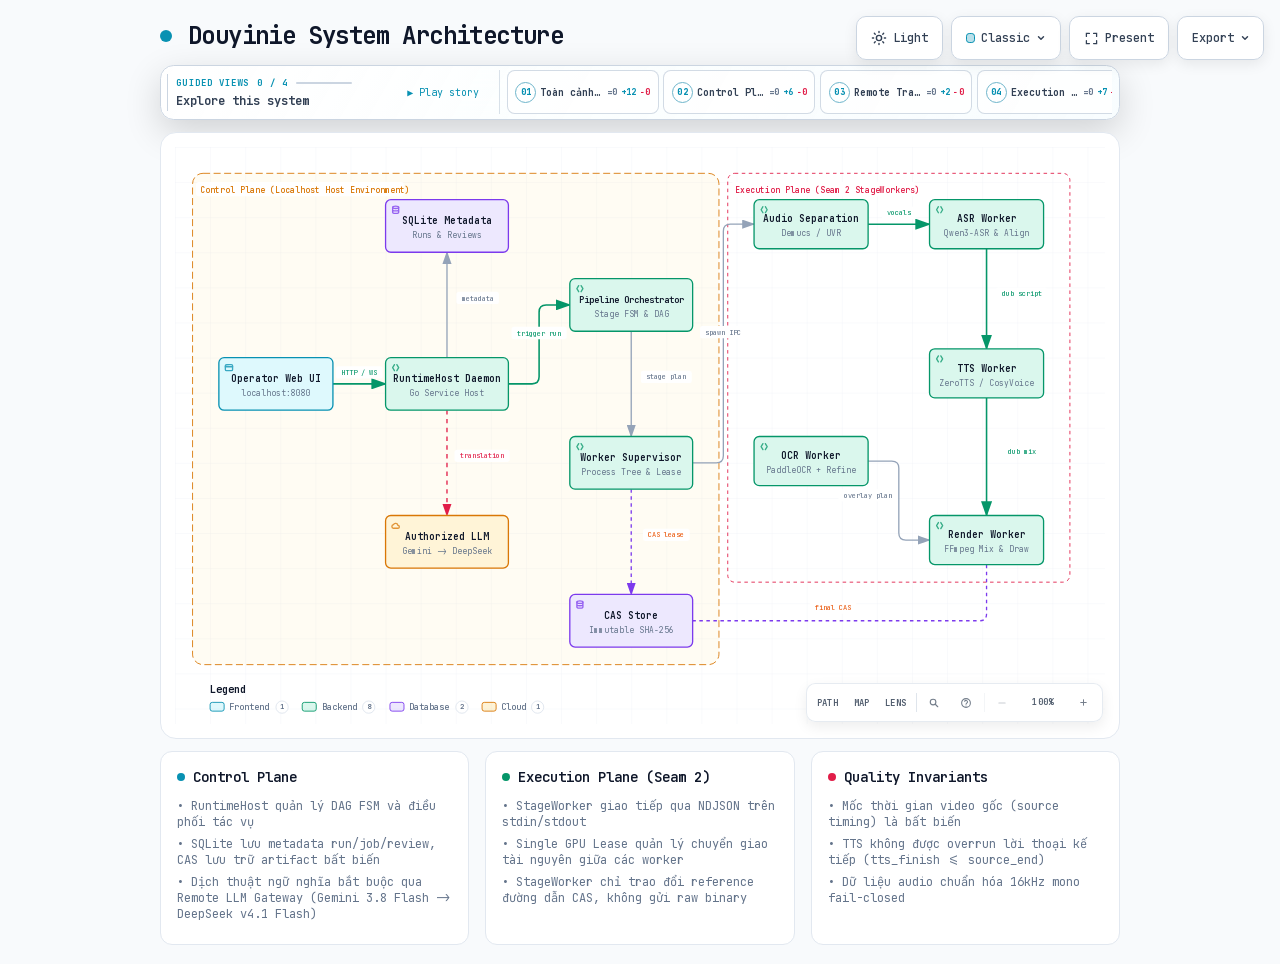
==== docs/diagrams/douyinie-architecture.html @ 18837e9a "docs: remove phase1-architecture and add system diagrams" ====
<!DOCTYPE html>
<html lang="en" data-theme="dark" data-preset="classic">
<head>
  <meta charset="UTF-8">
  <meta name="viewport" content="width=device-width, initial-scale=1.0">
  <meta name="generator" content="archify 2.17.0-dev.1">
  <title>Douyinie System Architecture Diagram</title>
  <script>
    // Resolve the theme before first paint so light-preference users don't
    // see a dark flash. The toolbar script below re-applies with UI state.
    (function () {
      try {
        var theme = null;
        try {
          var param = new URLSearchParams(window.location.search).get('theme');
          if (param === 'light' || param === 'dark') theme = param;
          if (new URLSearchParams(window.location.search).get('embed') === '1') {
            document.documentElement.setAttribute('data-embed', 'true');
          }
          if (new URLSearchParams(window.location.search).get('present') === '1') {
            document.documentElement.setAttribute('data-present', 'true');
          }
        } catch (_) {}
        if (!theme) {
          try { theme = localStorage.getItem('archify-theme'); } catch (_) {}
        }
        if (theme !== 'light' && theme !== 'dark') {
          theme = window.matchMedia('(prefers-color-scheme: light)').matches ? 'light' : 'dark';
        }
        document.documentElement.setAttribute('data-theme', theme);
      } catch (_) {}
    })();
  </script>
  <style id="archify-fonts">
/*
JetBrains Mono variable WOFF2 subsets from Google Fonts service revision v24.
These fixed bytes are shared by the viewer and its SVG/raster exports.
No local() source: an installed copy must not override the bundled font.
Uncovered characters (including CJK) still use the system fallback stack.
Upstream: https://github.com/JetBrains/JetBrainsMono

cyrillic-ext    1664 bytes  sha256 9343de2ca5d9549f792e7962375af8efb0f320c7643bfd36c884b5a30e5c396f
cyrillic        8892 bytes  sha256 4995a9a43ac659ec32fcd8b463755cd6a07b31a6e6b3894a6a153b661cf490e2
greek           6800 bytes  sha256 49c3da6c9a2b279b0f1f860f5cfb1f5dc38d88a5c7be9c9b1837bbc4e3db6111
vietnamese      5872 bytes  sha256 d44eb1936043a56038eb02dd70b243f379bef65783f94ec12f277550720411f1
latin-ext      11596 bytes  sha256 9c38cb2d0d2d93c1ee6e21fa78db76f13ea7e15e15cc64214c7ca89b6aaa35c4
latin          31340 bytes  sha256 2c32b9b3ee358c119e210f6f5195f9bd34894d78a785ff2e95d60e718e400af4

Copyright 2020 The JetBrains Mono Project Authors (https://github.com/JetBrains/JetBrainsMono)

This Font Software is licensed under the SIL Open Font License, Version 1.1.
This license is copied below, and is also available with a FAQ at:
https://openfontlicense.org


-----------------------------------------------------------
SIL OPEN FONT LICENSE Version 1.1 - 26 February 2007
-----------------------------------------------------------

PREAMBLE
The goals of the Open Font License (OFL) are to stimulate worldwide
development of collaborative font projects, to support the font creation
efforts of academic and linguistic communities, and to provide a free and
open framework in which fonts may be shared and improved in partnership
with others.

The OFL allows the licensed fonts to be used, studied, modified and
redistributed freely as long as they are not sold by themselves. The
fonts, including any derivative works, can be bundled, embedded,
redistributed and/or sold with any software provided that any reserved
names are not used by derivative works. The fonts and derivatives,
however, cannot be released under any other type of license. The
requirement for fonts to remain under this license does not apply
to any document created using the fonts or their derivatives.

DEFINITIONS
"Font Software" refers to the set of files released by the Copyright
Holder(s) under this license and clearly marked as such. This may
include source files, build scripts and documentation.

"Reserved Font Name" refers to any names specified as such after the
copyright statement(s).

"Original Version" refers to the collection of Font Software components as
distributed by the Copyright Holder(s).

"Modified Version" refers to any derivative made by adding to, deleting,
or substituting -- in part or in whole -- any of the components of the
Original Version, by changing formats or by porting the Font Software to a
new environment.

"Author" refers to any designer, engineer, programmer, technical
writer or other person who contributed to the Font Software.

PERMISSION & CONDITIONS
Permission is hereby granted, free of charge, to any person obtaining
a copy of the Font Software, to use, study, copy, merge, embed, modify,
redistribute, and sell modified and unmodified copies of the Font
Software, subject to the following conditions:

1) Neither the Font Software nor any of its individual components,
in Original or Modified Versions, may be sold by itself.

2) Original or Modified Versions of the Font Software may be bundled,
redistributed and/or sold with any software, provided that each copy
contains the above copyright notice and this license. These can be
included either as stand-alone text files, human-readable headers or
in the appropriate machine-readable metadata fields within text or
binary files as long as those fields can be easily viewed by the user.

3) No Modified Version of the Font Software may use the Reserved Font
Name(s) unless explicit written permission is granted by the corresponding
Copyright Holder. This restriction only applies to the primary font name as
presented to the users.

4) The name(s) of the Copyright Holder(s) or the Author(s) of the Font
Software shall not be used to promote, endorse or advertise any
Modified Version, except to acknowledge the contribution(s) of the
Copyright Holder(s) and the Author(s) or with their explicit written
permission.

5) The Font Software, modified or unmodified, in part or in whole,
must be distributed entirely under this license, and must not be
distributed under any other license. The requirement for fonts to
remain under this license does not apply to any document created
using the Font Software.

TERMINATION
This license becomes null and void if any of the above conditions are
not met.

DISCLAIMER
THE FONT SOFTWARE IS PROVIDED "AS IS", WITHOUT WARRANTY OF ANY KIND,
EXPRESS OR IMPLIED, INCLUDING BUT NOT LIMITED TO ANY WARRANTIES OF
MERCHANTABILITY, FITNESS FOR A PARTICULAR PURPOSE AND NONINFRINGEMENT
OF COPYRIGHT, PATENT, TRADEMARK, OR OTHER RIGHT. IN NO EVENT SHALL THE
COPYRIGHT HOLDER BE LIABLE FOR ANY CLAIM, DAMAGES OR OTHER LIABILITY,
INCLUDING ANY GENERAL, SPECIAL, INDIRECT, INCIDENTAL, OR CONSEQUENTIAL
DAMAGES, WHETHER IN AN ACTION OF CONTRACT, TORT OR OTHERWISE, ARISING
FROM, OUT OF THE USE OR INABILITY TO USE THE FONT SOFTWARE OR FROM
OTHER DEALINGS IN THE FONT SOFTWARE.
*/
    /* cyrillic-ext */
    @font-face { font-family: 'JetBrains Mono'; font-style: normal; font-weight: 400 800; font-display: swap;
      src: url([data-uri]) format('woff2');
      unicode-range: U+0460-052F, U+1C80-1C8A, U+20B4, U+2DE0-2DFF, U+A640-A69F, U+FE2E-FE2F; }
    /* cyrillic */
    @font-face { font-family: 'JetBrains Mono'; font-style: normal; font-weight: 400 800; font-display: swap;
      src: url([data-uri]) format('woff2');
      unicode-range: U+0301, U+0400-045F, U+0490-0491, U+04B0-04B1, U+2116; }
    /* greek */
    @font-face { font-family: 'JetBrains Mono'; font-style: normal; font-weight: 400 800; font-display: swap;
      src: url([data-uri]) format('woff2');
      unicode-range: U+0370-0377, U+037A-037F, U+0384-038A, U+038C, U+038E-03A1, U+03A3-03FF; }
    /* vietnamese */
    @font-face { font-family: 'JetBrains Mono'; font-style: normal; font-weight: 400 800; font-display: swap;
      src: url([data-uri]) format('woff2');
      unicode-range: U+0102-0103, U+0110-0111, U+0128-0129, U+0168-0169, U+01A0-01A1, U+01AF-01B0, U+0300-0301, U+0303-0304, U+0308-0309, U+0323, U+0329, U+1EA0-1EF9, U+20AB; }
    /* latin-ext */
    @font-face { font-family: 'JetBrains Mono'; font-style: normal; font-weight: 400 800; font-display: swap;
      src: url([data-uri]) format('woff2');
      unicode-range: U+0100-02BA, U+02BD-02C5, U+02C7-02CC, U+02CE-02D7, U+02DD-02FF, U+0304, U+0308, U+0329, U+1D00-1DBF, U+1E00-1E9F, U+1EF2-1EFF, U+2020, U+20A0-20AB, U+20AD-20C0, U+2113, U+2C60-2C7F, U+A720-A7FF; }
    /* latin */
    @font-face { font-family: 'JetBrains Mono'; font-style: normal; font-weight: 400 800; font-display: swap;
      src: url([data-uri]) format('woff2');
      unicode-range: U+0000-00FF, U+0131, U+0152-0153, U+02BB-02BC, U+02C6, U+02DA, U+02DC, U+0304, U+0308, U+0329, U+2000-206F, U+20AC, U+2122, U+2191, U+2193, U+2212, U+2215, U+FEFF, U+FFFD; }
  </style>
  <style>
    /* ==========================================================
       THEME VARIABLES — switch by toggling [data-theme] on <html>
       ========================================================== */
    :root,
    [data-theme="dark"] {
      --bg: #020617;
      --grid: #1e293b;
      --text: #ffffff;
      --text-muted: #94a3b8;
      --text-dim: #475569;
      /* UI chrome and menu hints need more contrast than SVG .t-dim accents */
      --text-faint: #7d8da1;

      --panel: rgba(15, 23, 42, 0.5);
      --panel-border: #1e293b;
      --lane-fill: rgba(15, 23, 42, 0.22);
      --lane-stroke: #334155;

      --arrow: #64748b;
      --arrow-emphasis: #34d399;

      /* Opaque mask color used behind semi-transparent component fills
         so the arrows drawn underneath are properly hidden. */
      --mask: #0f172a;

      --frontend-fill:    rgba(8, 51, 68, 0.4);
      --frontend-stroke:  #22d3ee;
      --backend-fill:     rgba(6, 78, 59, 0.4);
      --backend-stroke:   #34d399;
      --database-fill:    rgba(76, 29, 149, 0.4);
      --database-stroke:  #a78bfa;
      --cloud-fill:       rgba(120, 53, 15, 0.3);
      --cloud-stroke:     #fbbf24;
      --security-fill:    rgba(136, 19, 55, 0.4);
      --security-stroke:  #fb7185;
      --messagebus-fill:  rgba(251, 146, 60, 0.3);
      --messagebus-stroke:#fb923c;
      --external-fill:    rgba(30, 41, 59, 0.5);
      --external-stroke:  #94a3b8;

      --toolbar-bg:       rgba(15, 23, 42, 0.8);
      --toolbar-border:   #334155;
      --toolbar-text:     #e2e8f0;
      --toolbar-hover:    rgba(15, 23, 42, 0.95);
      --toolbar-menu-bg:  #0f172a;
    }

    [data-theme="light"] {
      --bg: #f8fafc;
      --grid: #e2e8f0;
      --text: #0f172a;
      --text-muted: #64748b;
      --text-dim: #94a3b8;
      --text-faint: #64748b;

      --panel: #ffffff;
      --panel-border: #e2e8f0;
      --lane-fill: rgba(248, 250, 252, 0.65);
      --lane-stroke: #cbd5e1;

      --arrow: #94a3b8;
      --arrow-emphasis: #059669;

      --mask: #ffffff;

      --frontend-fill:    rgba(34, 211, 238, 0.15);
      --frontend-stroke:  #0891b2;
      --backend-fill:     rgba(52, 211, 153, 0.18);
      --backend-stroke:   #059669;
      --database-fill:    rgba(167, 139, 250, 0.2);
      --database-stroke:  #7c3aed;
      --cloud-fill:       rgba(251, 191, 36, 0.18);
      --cloud-stroke:     #d97706;
      --security-fill:    rgba(251, 113, 133, 0.15);
      --security-stroke:  #e11d48;
      --messagebus-fill:  rgba(251, 146, 60, 0.15);
      --messagebus-stroke:#ea580c;
      --external-fill:    rgba(148, 163, 184, 0.18);
      --external-stroke:  #64748b;

      --toolbar-bg:       rgba(255, 255, 255, 0.92);
      --toolbar-border:   #cbd5e1;
      --toolbar-text:     #334155;
      --toolbar-hover:    #ffffff;
      --toolbar-menu-bg:  #ffffff;
    }

    /* ==========================================================
       SIGNAL FLOW — an opt-in, motion-forward visual preset.
       The variables also target a standalone exported SVG, whose
       root carries data-preset and data-theme directly.
       ========================================================== */
    [data-preset="signal-flow"][data-theme="dark"] {
      --bg: #030711;
      --grid: #15233a;
      --panel: rgba(6, 14, 28, 0.78);
      --panel-border: #1d3350;
      --lane-fill: rgba(9, 22, 40, 0.5);
      --lane-stroke: #2c4564;
      --text: #f5fbff;
      --text-muted: #9eb0c7;
      --text-dim: #52667f;
      --text-faint: #7890ad;
      --mask: #07101e;
      --frontend-fill: rgba(6, 182, 212, 0.14);
      --frontend-stroke: #67e8f9;
      --backend-fill: rgba(16, 185, 129, 0.14);
      --backend-stroke: #5eead4;
      --database-fill: rgba(139, 92, 246, 0.16);
      --database-stroke: #c4b5fd;
      --cloud-fill: rgba(245, 158, 11, 0.13);
      --cloud-stroke: #fcd34d;
      --security-fill: rgba(244, 63, 94, 0.13);
      --security-stroke: #fda4af;
      --messagebus-fill: rgba(249, 115, 22, 0.13);
      --messagebus-stroke: #fdba74;
      --external-fill: rgba(71, 85, 105, 0.24);
      --external-stroke: #a5b4c7;
      --arrow: #7890ad;
      --arrow-emphasis: #2dd4bf;
      --toolbar-bg: rgba(7, 16, 30, 0.86);
      --toolbar-border: #29415f;
      --toolbar-menu-bg: #07101e;
    }

    [data-preset="signal-flow"][data-theme="light"] {
      --bg: #f4f9fc;
      --grid: #d4e5ee;
      --panel: rgba(255, 255, 255, 0.82);
      --panel-border: #bfd5e2;
      --lane-fill: rgba(232, 243, 248, 0.62);
      --lane-stroke: #a9c5d5;
      --text: #102638;
      --text-muted: #587287;
      --text-dim: #8aa2b4;
      --text-faint: #668397;
      --mask: #ffffff;
      --frontend-fill: rgba(6, 182, 212, 0.09);
      --frontend-stroke: #0789a1;
      --backend-fill: rgba(5, 150, 105, 0.09);
      --backend-stroke: #087f69;
      --database-fill: rgba(124, 58, 237, 0.09);
      --database-stroke: #7254c7;
      --cloud-fill: rgba(217, 119, 6, 0.08);
      --cloud-stroke: #b9670b;
      --security-fill: rgba(225, 29, 72, 0.08);
      --security-stroke: #c53a59;
      --messagebus-fill: rgba(234, 88, 12, 0.08);
      --messagebus-stroke: #c65f27;
      --external-fill: rgba(100, 116, 139, 0.1);
      --external-stroke: #607a8c;
      --arrow: #7b97aa;
      --arrow-emphasis: #0d9488;
    }

    /* ==========================================================
       BLUEPRINT — a review-first drafting preset for deployment,
       infrastructure, and technical design documentation. It keeps
       the same semantic palette and geometry while trading glow for
       precise grid contrast, squared materials, and drafting marks.
       ========================================================== */
    [data-preset="blueprint"][data-theme="dark"] {
      --bg: #06131f;
      --grid: #17425a;
      --panel: rgba(7, 27, 43, 0.9);
      --panel-border: #27627f;
      --lane-fill: rgba(10, 43, 66, 0.36);
      --lane-stroke: #34799a;
      --text: #e3f6ff;
      --text-muted: #91b8ca;
      --text-dim: #557e92;
      --text-faint: #739caf;
      --mask: #0a2031;
      --frontend-fill: rgba(26, 157, 193, 0.14);
      --frontend-stroke: #66d9ef;
      --backend-fill: rgba(31, 155, 124, 0.13);
      --backend-stroke: #69dfbd;
      --database-fill: rgba(120, 105, 196, 0.14);
      --database-stroke: #b4a8ff;
      --cloud-fill: rgba(197, 145, 43, 0.13);
      --cloud-stroke: #ffd166;
      --security-fill: rgba(199, 76, 104, 0.13);
      --security-stroke: #ff8da1;
      --messagebus-fill: rgba(207, 112, 49, 0.13);
      --messagebus-stroke: #ffad66;
      --external-fill: rgba(84, 119, 139, 0.18);
      --external-stroke: #a7cad9;
      --arrow: #78a3b7;
      --arrow-emphasis: #64dfc1;
      --toolbar-bg: rgba(7, 28, 45, 0.92);
      --toolbar-border: #34799a;
      --toolbar-text: #d8f3ff;
      --toolbar-hover: rgba(18, 58, 83, 0.95);
      --toolbar-menu-bg: #0a2031;
    }

    [data-preset="blueprint"][data-theme="light"] {
      --bg: #edf7fa;
      --grid: #b5d5e1;
      --panel: rgba(249, 253, 255, 0.94);
      --panel-border: #78aabd;
      --lane-fill: rgba(210, 232, 240, 0.42);
      --lane-stroke: #83b2c4;
      --text: #123344;
      --text-muted: #4e7486;
      --text-dim: #86a6b4;
      --text-faint: #668c9d;
      --mask: #f9fdff;
      --frontend-fill: rgba(8, 145, 178, 0.08);
      --frontend-stroke: #087f9c;
      --backend-fill: rgba(5, 128, 101, 0.08);
      --backend-stroke: #08755f;
      --database-fill: rgba(100, 75, 180, 0.08);
      --database-stroke: #6757a8;
      --cloud-fill: rgba(181, 120, 15, 0.08);
      --cloud-stroke: #a86609;
      --security-fill: rgba(190, 48, 80, 0.07);
      --security-stroke: #b32f50;
      --messagebus-fill: rgba(196, 81, 22, 0.07);
      --messagebus-stroke: #b65120;
      --external-fill: rgba(79, 112, 128, 0.08);
      --external-stroke: #506f7e;
      --arrow: #6d93a5;
      --arrow-emphasis: #087f69;
      --toolbar-bg: rgba(247, 252, 254, 0.94);
      --toolbar-border: #8ab5c5;
      --toolbar-text: #294f61;
      --toolbar-hover: #ffffff;
      --toolbar-menu-bg: #f9fdff;
    }

    /* ==========================================================
       EDITORIAL — a warm, publication-minded preset for design
       reviews, launch notes, and documentation. The diagram keeps
       the same semantic palette and exact geometry, but trades
       software chrome for paper, ink, ruled structure, and one
       restrained vermilion accent.
       ========================================================== */
    [data-preset="editorial"][data-theme="dark"] {
      --bg: #181611;
      --grid: #39342a;
      --panel: rgba(35, 31, 24, 0.96);
      --panel-border: #625a4a;
      --lane-fill: rgba(52, 46, 35, 0.46);
      --lane-stroke: #726957;
      --text: #f4eddf;
      --text-muted: #b9ae9b;
      --text-dim: #776e60;
      --text-faint: #9d917e;
      --mask: #231f18;
      --frontend-fill: rgba(43, 133, 142, 0.16);
      --frontend-stroke: #7fc6c7;
      --backend-fill: rgba(63, 132, 92, 0.16);
      --backend-stroke: #8fc29e;
      --database-fill: rgba(117, 91, 141, 0.17);
      --database-stroke: #c0a4d0;
      --cloud-fill: rgba(170, 119, 49, 0.16);
      --cloud-stroke: #d8ad68;
      --security-fill: rgba(157, 69, 65, 0.17);
      --security-stroke: #df9085;
      --messagebus-fill: rgba(174, 79, 42, 0.16);
      --messagebus-stroke: #df946f;
      --external-fill: rgba(126, 115, 96, 0.18);
      --external-stroke: #b8ad99;
      --arrow: #948978;
      --arrow-emphasis: #dd6b3d;
      --toolbar-bg: rgba(35, 31, 24, 0.92);
      --toolbar-border: #625a4a;
      --toolbar-text: #eee5d5;
      --toolbar-hover: #302a20;
      --toolbar-menu-bg: #231f18;
    }

    [data-preset="editorial"][data-theme="light"] {
      --bg: #f2eee5;
      --grid: #d8d0c2;
      --panel: rgba(251, 248, 241, 0.97);
      --panel-border: #c4b9a6;
      --lane-fill: rgba(229, 221, 207, 0.42);
      --lane-stroke: #b8aa94;
      --text: #242018;
      --text-muted: #6f6658;
      --text-dim: #a09788;
      --text-faint: #817767;
      --mask: #fbf8f1;
      --frontend-fill: rgba(31, 117, 126, 0.09);
      --frontend-stroke: #287e84;
      --backend-fill: rgba(42, 119, 75, 0.09);
      --backend-stroke: #397b53;
      --database-fill: rgba(105, 75, 130, 0.09);
      --database-stroke: #765d86;
      --cloud-fill: rgba(157, 103, 31, 0.1);
      --cloud-stroke: #9a671f;
      --security-fill: rgba(153, 58, 52, 0.09);
      --security-stroke: #9e463f;
      --messagebus-fill: rgba(182, 70, 27, 0.09);
      --messagebus-stroke: #ad4b25;
      --external-fill: rgba(101, 91, 75, 0.09);
      --external-stroke: #746b5e;
      --arrow: #8a806f;
      --arrow-emphasis: #bb4c23;
      --toolbar-bg: rgba(251, 248, 241, 0.94);
      --toolbar-border: #c4b9a6;
      --toolbar-text: #40392f;
      --toolbar-hover: #fffdf8;
      --toolbar-menu-bg: #fbf8f1;
    }

    * { margin: 0; padding: 0; box-sizing: border-box; }

    body {
      font-family: 'JetBrains Mono', ui-monospace, SFMono-Regular, Menlo, Consolas, 'DejaVu Sans Mono', 'Liberation Mono', 'Noto Sans Mono CJK SC', 'PingFang SC', 'Hiragino Sans GB', 'Microsoft YaHei', monospace;
      background: var(--bg);
      min-height: 100vh;
      padding: 2rem;
      color: var(--text);
      transition: background 0.2s ease, color 0.2s ease;
    }

    html[data-preset="signal-flow"] body {
      background-image:
        radial-gradient(circle at 18% -8%, rgba(34, 211, 238, 0.14), transparent 34rem),
        radial-gradient(circle at 92% 18%, rgba(139, 92, 246, 0.12), transparent 30rem);
      background-attachment: fixed;
    }
    html[data-preset="signal-flow"][data-theme="light"] body {
      background-image:
        radial-gradient(circle at 18% -8%, rgba(6, 182, 212, 0.12), transparent 34rem),
        radial-gradient(circle at 92% 18%, rgba(139, 92, 246, 0.08), transparent 30rem);
    }
    html[data-preset="blueprint"] body {
      background-image:
        linear-gradient(var(--grid) 1px, transparent 1px),
        linear-gradient(90deg, var(--grid) 1px, transparent 1px);
      background-size: 32px 32px;
      background-position: -1px -1px;
      background-attachment: fixed;
    }
    html[data-preset="editorial"] body {
      background-image:
        linear-gradient(90deg, transparent 0, transparent 5.4rem, color-mix(in srgb, var(--security-stroke) 18%, transparent) 5.4rem, color-mix(in srgb, var(--security-stroke) 18%, transparent) calc(5.4rem + 1px), transparent calc(5.4rem + 1px)),
        repeating-linear-gradient(0deg, transparent 0, transparent 31px, color-mix(in srgb, var(--grid) 36%, transparent) 31px, color-mix(in srgb, var(--grid) 36%, transparent) 32px);
      background-attachment: fixed;
    }

    /* Gallery/embed mode keeps the generated artifact as the source of truth
       while presenting only its diagram surface inside a proof card. */
    html[data-embed="true"] body {
      min-height: 0;
      padding: 0;
      overflow: hidden;
      background: var(--bg);
      background-image: none;
    }
    html[data-embed="true"] .toolbar,
    html[data-embed="true"] .header,
    html[data-embed="true"] .cards,
    html[data-embed="true"] .diagram-nav,
    html[data-embed="true"] .overview-map,
    html[data-embed="true"] .focus-chip,
    html[data-embed="true"] .route-probe,
    html[data-embed="true"] .semantic-lens,
    html[data-embed="true"] .diagram-guide,
    html[data-embed="true"] .node-finder,
    html[data-embed="true"] .guided-views { display: none !important; }
    html[data-embed="true"] .container { max-width: none; }
    html[data-embed="true"] .diagram-container {
      padding: 0.5rem;
      border: 0;
      border-radius: 0;
      box-shadow: none;
    }
    html[data-embed="true"] .diagram-container svg { min-width: 0; }

    /* Share Chapter Cue lives in the HTML viewer layer, not inside the SVG.
       It gives one-shot embeds a title, authored note, truthful stop order,
       and lifecycle state while canonical diagram geometry stays untouched. */
    .share-chapter-cue { display: none; }
    html[data-embed="true"][data-share-playback="true"] .share-chapter-cue:not([hidden]),
    html[data-embed="true"][data-share-moment="true"] .share-chapter-cue:not([hidden]) {
      position: absolute;
      z-index: 18;
      top: 0.85rem;
      left: 50%;
      display: grid;
      grid-template-columns: auto minmax(9rem, 13.5rem) minmax(0, 1fr);
      align-items: center;
      gap: 0.45rem 0.85rem;
      width: min(52rem, calc(100% - 1.5rem));
      min-height: 3.35rem;
      padding: 0.55rem 0.75rem 0.65rem;
      overflow: hidden;
      border: 1px solid color-mix(in srgb, var(--frontend-stroke) 42%, var(--toolbar-border));
      border-radius: 0.75rem;
      background:
        linear-gradient(115deg, color-mix(in srgb, var(--frontend-fill) 52%, transparent), transparent 45%),
        color-mix(in srgb, var(--toolbar-menu-bg) 92%, transparent);
      color: var(--toolbar-text);
      box-shadow: 0 14px 42px rgba(0, 0, 0, 0.3), inset 0 1px 0 rgba(255, 255, 255, 0.045);
      backdrop-filter: blur(16px);
      pointer-events: none;
      animation: archify-share-cue-enter 280ms cubic-bezier(0.22, 1, 0.36, 1) both;
    }
    html[data-preset="blueprint"] .share-chapter-cue {
      border-radius: 0.2rem;
      background:
        linear-gradient(90deg, color-mix(in srgb, var(--frontend-fill) 46%, transparent), transparent 36%),
        var(--toolbar-menu-bg);
      box-shadow: 0 10px 28px rgba(0, 0, 0, 0.2);
      backdrop-filter: none;
    }
    html[data-preset="editorial"] .share-chapter-cue {
      border-color: var(--panel-border);
      background:
        linear-gradient(90deg, color-mix(in srgb, var(--security-fill) 58%, transparent), transparent 42%),
        var(--toolbar-menu-bg);
      box-shadow: 0 10px 30px color-mix(in srgb, #000 18%, transparent);
      backdrop-filter: none;
    }
    html[data-preset="editorial"] .share-chapter-state { color: var(--arrow-emphasis); }
    html[data-preset="editorial"] .share-chapter-state::before {
      border-radius: 0;
      box-shadow: none;
      transform: rotate(45deg) scale(0.8);
    }
    .share-chapter-index {
      display: grid;
      gap: 0.12rem;
      min-width: 5rem;
      padding-right: 0.75rem;
      border-right: 1px solid var(--toolbar-border);
    }
    .share-chapter-state {
      display: inline-flex;
      align-items: center;
      gap: 0.36rem;
      color: var(--frontend-stroke);
      font-size: 0.5rem;
      font-weight: 800;
      letter-spacing: 0.14em;
      text-transform: uppercase;
    }
    .share-chapter-state::before {
      width: 0.38rem;
      height: 0.38rem;
      border-radius: 50%;
      background: currentColor;
      box-shadow: 0 0 10px currentColor;
      content: '';
    }
    .share-chapter-cue[data-state="playing"] .share-chapter-state::before {
      animation: archify-share-cue-pulse 1.15s ease-in-out infinite;
    }
    .share-chapter-count {
      color: var(--text-faint);
      font-size: 0.5rem;
      font-weight: 700;
      letter-spacing: 0.08em;
      text-transform: uppercase;
    }
    .share-chapter-copy { min-width: 0; }
    .share-chapter-copy strong,
    .share-chapter-copy small,
    .share-chapter-route {
      display: block;
      overflow: hidden;
      text-overflow: ellipsis;
      white-space: nowrap;
    }
    .share-chapter-copy strong {
      color: var(--toolbar-text);
      font-size: 0.6875rem;
      line-height: 1.35;
    }
    .share-chapter-copy small {
      margin-top: 0.08rem;
      color: var(--text-muted);
      font-size: 0.5rem;
      line-height: 1.35;
    }
    .share-chapter-route {
      color: color-mix(in srgb, var(--frontend-stroke) 76%, var(--text-muted));
      font-size: 0.5625rem;
      font-weight: 650;
      letter-spacing: 0.015em;
      text-align: right;
    }
    .share-chapter-progress {
      position: absolute;
      right: 0;
      bottom: 0;
      left: 0;
      height: 2px;
      overflow: hidden;
      background: color-mix(in srgb, var(--toolbar-border) 72%, transparent);
    }
    .share-chapter-progress span {
      display: block;
      width: 100%;
      height: 100%;
      background: linear-gradient(90deg, var(--frontend-stroke), var(--database-stroke));
      box-shadow: 0 0 12px var(--frontend-stroke);
      transform: scaleX(0);
      transform-origin: left center;
    }

    /* Presentation Stage is a viewer-only layer: it gives the live diagram
       the viewport while keeping guided views, theme, focus, and exports real.
       Embed mode wins when both query parameters are present. */
    html[data-present="true"]:not([data-embed="true"]) body {
      height: 100dvh;
      min-height: 0;
      padding: 1rem;
      overflow: hidden;
    }
    html[data-present="true"]:not([data-embed="true"]) .container {
      display: flex;
      flex-direction: column;
      gap: 0.75rem;
      width: 100%;
      max-width: none;
      height: calc(100dvh - 2rem);
    }
    html[data-present="true"]:not([data-embed="true"]) .header {
      flex: none;
      min-width: 0;
      margin: 0;
      padding-right: 23rem;
    }
    html[data-present="true"]:not([data-embed="true"]) .header-row { margin-bottom: 0.25rem; }
    html[data-present="true"]:not([data-embed="true"]) .subtitle {
      overflow: hidden;
      text-overflow: ellipsis;
      white-space: nowrap;
    }
    html[data-present="true"]:not([data-embed="true"]) .guided-views {
      flex: none;
      margin-bottom: 0;
    }
    html[data-present="true"]:not([data-embed="true"]) .diagram-container {
      display: flex;
      flex: 1 1 auto;
      align-items: center;
      justify-content: center;
      min-height: 0;
      padding: 0.75rem;
      padding-bottom: calc(0.75rem + var(--archify-nav-reserve));
    }
    html[data-present="true"]:not([data-embed="true"]) .diagram-container > svg {
      flex: 1 1 auto;
      height: 100%;
      min-height: 0;
      width: 100%;
      min-width: 0;
    }
    html[data-present="true"]:not([data-embed="true"]) .cards { display: none; }
    html[data-present="true"]:not([data-embed="true"]) #btn-present {
      border-color: var(--frontend-stroke);
      color: var(--frontend-stroke);
    }

    /* The reader owns only the outer scale. Wide diagrams keep one authored
       SVG/viewBox while the runtime chooses a desktop width from the actual
       vertical budget. This avoids device-specific files and breakpoint
       jumps between a laptop and a tall monitor. */
    .container {
      width: 100%;
      max-width: var(--archify-reader-width, 1440px);
      margin: 0 auto;
    }
    @media (min-width: 768px) and (max-height: 920px) {
      .header { margin-bottom: 1rem; }
      .diagram-container { padding: 1rem; }
      .cards { margin-top: 1rem; }
      .card { padding: 1rem; }
    }

    .header { margin-bottom: 1.5rem; padding-right: 29.5rem; }

    html[data-preset="signal-flow"] .header,
    html[data-preset="blueprint"] .header,
    html[data-preset="editorial"] .header { padding-right: 29.5rem; }

    .header-row {
      display: flex;
      align-items: center;
      gap: 1rem;
      margin-bottom: 0.5rem;
    }

    .pulse-dot {
      width: 12px;
      height: 12px;
      background: var(--frontend-stroke);
      border-radius: 50%;
      animation: none;
    }

    html[data-motion-capable="true"] .pulse-dot { animation: pulse 2s infinite; }

    @keyframes pulse {
      0%, 100% { opacity: 1; }
      50% { opacity: 0.5; }
    }

    h1 {
      font-size: 1.5rem;
      font-weight: 700;
      letter-spacing: -0.025em;
    }

    .subtitle {
      color: var(--text-muted);
      font-size: 0.875rem;
      margin-left: 1.75rem;
    }

    html[data-preset="signal-flow"] .header-row::after {
      content: attr(data-preset-badge-signal-flow);
      margin-left: auto;
      color: var(--frontend-stroke);
      border: 1px solid var(--frontend-stroke);
      border-radius: 999px;
      padding: 0.28rem 0.6rem;
      font-size: 0.625rem;
      letter-spacing: 0.12em;
      opacity: 0.82;
      box-shadow: 0 0 20px rgba(34, 211, 238, 0.12);
      white-space: nowrap;
    }

    html[data-preset="blueprint"] .pulse-dot {
      width: 10px;
      height: 10px;
      border: 1px solid var(--frontend-stroke);
      border-radius: 1px;
      background: transparent;
      box-shadow: inset 0 0 0 2px var(--bg);
      transform: rotate(45deg);
      animation: none;
    }
    html[data-preset="blueprint"] .header-row::after {
      content: attr(data-preset-badge-blueprint);
      margin-left: auto;
      padding: 0.28rem 0.55rem;
      border-top: 1px solid var(--frontend-stroke);
      border-bottom: 1px solid var(--frontend-stroke);
      color: var(--frontend-stroke);
      font-size: 0.5625rem;
      font-weight: 700;
      letter-spacing: 0.14em;
      white-space: nowrap;
    }

    html[data-preset="editorial"] h1,
    html[data-preset="editorial"] .card h3 {
      font-family: Georgia, 'Times New Roman', 'Songti SC', STSong, serif;
      letter-spacing: -0.02em;
    }
    html[data-preset="editorial"] h1 { font-size: 1.72rem; font-weight: 600; }
    html[data-preset="editorial"] .pulse-dot {
      width: 9px;
      height: 9px;
      border: 1px solid var(--arrow-emphasis);
      border-radius: 0;
      background: var(--arrow-emphasis);
      box-shadow: 0 0 0 3px color-mix(in srgb, var(--arrow-emphasis) 14%, transparent);
      transform: rotate(45deg);
      animation: none;
    }
    html[data-preset="editorial"] .header-row::after {
      content: attr(data-preset-badge-editorial);
      margin-left: auto;
      padding: 0.32rem 0 0.24rem;
      border-bottom: 2px solid var(--arrow-emphasis);
      color: var(--arrow-emphasis);
      font-family: Georgia, 'Times New Roman', serif;
      font-size: 0.625rem;
      font-style: italic;
      font-weight: 600;
      letter-spacing: 0.08em;
      white-space: nowrap;
    }

    .diagram-container {
      --archify-nav-reserve: 0px;
      background: var(--panel);
      border-radius: 1rem;
      border: 1px solid var(--panel-border);
      padding: 1.5rem;
      padding-bottom: calc(1.5rem + var(--archify-nav-reserve));
      overflow: hidden;
      position: relative;
    }

    html[data-preset="signal-flow"] .diagram-container {
      position: relative;
      overflow: hidden;
      background: linear-gradient(180deg, rgba(8, 20, 38, 0.82), rgba(3, 8, 18, 0.94));
      box-shadow: inset 0 1px 0 rgba(255, 255, 255, 0.04), 0 28px 80px rgba(0, 0, 0, 0.34);
    }
    html[data-preset="signal-flow"][data-theme="light"] .diagram-container {
      background: linear-gradient(180deg, rgba(255, 255, 255, 0.9), rgba(237, 246, 250, 0.94));
      box-shadow: inset 0 1px 0 rgba(255, 255, 255, 0.72), 0 24px 60px rgba(45, 78, 99, 0.12);
    }
    html[data-preset="blueprint"] .diagram-container {
      border-color: var(--panel-border);
      border-radius: 0.35rem;
      background: var(--panel);
      box-shadow:
        inset 0 0 0 1px color-mix(in srgb, var(--panel-border) 34%, transparent),
        0 18px 48px rgba(0, 0, 0, 0.16);
    }
    html[data-preset="blueprint"] .diagram-container::after {
      content: "";
      position: absolute;
      z-index: 10;
      inset: 0.7rem;
      pointer-events: none;
      background:
        linear-gradient(var(--frontend-stroke), var(--frontend-stroke)) left top / 1.35rem 1px no-repeat,
        linear-gradient(var(--frontend-stroke), var(--frontend-stroke)) left top / 1px 1.35rem no-repeat,
        linear-gradient(var(--frontend-stroke), var(--frontend-stroke)) right top / 1.35rem 1px no-repeat,
        linear-gradient(var(--frontend-stroke), var(--frontend-stroke)) right top / 1px 1.35rem no-repeat,
        linear-gradient(var(--frontend-stroke), var(--frontend-stroke)) left bottom / 1.35rem 1px no-repeat,
        linear-gradient(var(--frontend-stroke), var(--frontend-stroke)) left bottom / 1px 1.35rem no-repeat,
        linear-gradient(var(--frontend-stroke), var(--frontend-stroke)) right bottom / 1.35rem 1px no-repeat,
        linear-gradient(var(--frontend-stroke), var(--frontend-stroke)) right bottom / 1px 1.35rem no-repeat;
      opacity: 0.58;
    }
    html[data-preset="editorial"] .diagram-container {
      overflow: hidden;
      border-color: var(--panel-border);
      border-radius: 0.38rem;
      background:
        linear-gradient(90deg, color-mix(in srgb, var(--security-fill) 58%, transparent), transparent 12%),
        var(--panel);
      box-shadow:
        0 1px 0 color-mix(in srgb, var(--text) 6%, transparent),
        0 18px 48px color-mix(in srgb, #000 19%, transparent);
    }
    html[data-preset="editorial"] .diagram-container::after {
      position: absolute;
      z-index: 10;
      top: 0.72rem;
      right: 1.25rem;
      padding: 0.2rem 0.52rem;
      border: 1px solid var(--panel-border);
      background: var(--panel);
      color: var(--arrow-emphasis);
      content: attr(data-preset-badge-editorial-plate);
      font-family: Georgia, 'Times New Roman', serif;
      font-size: 0.52rem;
      font-style: italic;
      font-weight: 600;
      letter-spacing: 0.09em;
      pointer-events: none;
    }
    html[data-embed="true"][data-preset="editorial"] .diagram-container::after { display: none; }
    html[data-motion-capable="true"][data-preset="signal-flow"][data-ambient-motion="running"] .diagram-container::before {
      content: "";
      position: absolute;
      inset: 0;
      pointer-events: none;
      background: linear-gradient(115deg, transparent 28%, rgba(103, 232, 249, 0.035) 48%, transparent 68%);
      transform: translateX(-70%);
      animation: archify-signal-scan 4.8s ease-in-out 1 both;
    }

    /* Motion Governor gives the reader a real static state and gives the
       strongest semantic action the only motion budget. Atmosphere resets to
       its authored base instead of freezing mid-cycle. Static artifacts never
       start a decorative pulse or scan. */
    html:not([data-motion-capable="true"]) svg[data-animation="trace"] [data-animate] {
      animation: none !important;
    }
    html[data-motion="still"] .pulse-dot,
    html[data-motion="still"] .diagram-container::before,
    html[data-motion="still"] svg[data-animation="trace"] [data-animate],
    html[data-motion-owner] .pulse-dot,
    html[data-motion-owner] .diagram-container::before,
    html[data-motion-owner] svg[data-animation="trace"] [data-animate],
    html[data-embed="true"] .pulse-dot,
    html[data-embed="true"] .diagram-container::before,
    html[data-share-playback="true"] .pulse-dot,
    html[data-share-playback="true"] .diagram-container::before,
    html[data-document-hidden="true"] .pulse-dot,
    html[data-document-hidden="true"] .diagram-container::before,
    html[data-document-hidden="true"] svg[data-animation="trace"] [data-animate] {
      animation: none !important;
    }
    html[data-motion="still"] .diagram-container::before,
    html[data-motion-owner] .diagram-container::before,
    html[data-embed="true"] .diagram-container::before,
    html[data-share-playback="true"] .diagram-container::before {
      opacity: 0;
    }
    html[data-motion="still"] .guided-view-progress span,
    html[data-motion="still"] .guided-story-caption,
    html[data-motion="still"] .story-trail-flow,
    html[data-motion="still"] .intent-trace-flow,
    html[data-motion="still"] .route-probe-flow,
    html[data-motion="still"] .route-journey-flow,
    html[data-motion="still"] .semantic-lens-flow,
    html[data-motion="still"] .diagram-guide,
    html[data-motion="still"] [data-story-step],
    html[data-motion="still"] .overview-map-live,
    html[data-motion="still"] .guided-view-stop,
    html[data-motion="still"] .share-chapter-cue,
    html[data-motion="still"] .share-chapter-state::before,
    html[data-motion="still"] .share-chapter-progress span,
    html[data-document-hidden="true"] .guided-view-progress span,
    html[data-document-hidden="true"] .story-trail-flow,
    html[data-document-hidden="true"] .intent-trace-flow,
    html[data-document-hidden="true"] .route-probe-flow,
    html[data-document-hidden="true"] .route-journey-flow,
    html[data-document-hidden="true"] .semantic-lens-flow,
    html[data-document-hidden="true"] .diagram-guide,
    html[data-document-hidden="true"] [data-story-step],
    html[data-document-hidden="true"] .overview-map-live,
    html[data-document-hidden="true"] .guided-view-stop,
    html[data-document-hidden="true"] .share-chapter-cue,
    html[data-document-hidden="true"] .share-chapter-state::before,
    html[data-document-hidden="true"] .share-chapter-progress span {
      animation: none !important;
    }
    html[data-motion="still"] .guided-view-progress span {
      transform: scaleX(1) !important;
    }
    html[data-motion="still"] svg[data-story-playing="true"] .story-trail-flow {
      stroke-dasharray: none;
      stroke-dashoffset: 0;
      opacity: 0.55;
    }
    html[data-motion="still"] .intent-trace-flow,
    html[data-motion="still"] .route-probe-flow {
      stroke-dasharray: none;
      stroke-dashoffset: 0;
      opacity: 0.72;
    }
    html[data-motion="still"] .route-journey-overlay,
    html[data-document-hidden="true"] .route-journey-overlay { display: none !important; }
    html[data-motion="still"] .relationship-pulse-overlay,
    html[data-motion="still"] .story-carrier-overlay,
    html[data-document-hidden="true"] .story-carrier-overlay { display: none !important; }
    html[data-motion="still"] .chapter-handoff-overlay { display: none !important; }
    html[data-motion="still"] .chapter-handoff-anchor { animation: none !important; }
    html[data-motion="still"] .guided-view-chapter,
    html[data-motion="still"] svg [data-node-id],
    html[data-motion="still"] svg [data-edge-from],
    html[data-motion="still"] svg [data-detail],
    html[data-motion="still"] svg [data-detail-anchor],
    html[data-motion="still"] svg [data-legend-hit],
    html[data-motion="still"] svg {
      transition: none !important;
    }

    svg {
      width: 100%;
      min-width: min(900px, 100%);
      display: block;
      transform-origin: 0 0;
      transition: transform 0.18s ease;
    }

    .diagram-container.is-camera-moving svg {
      transition: transform 0.42s cubic-bezier(0.22, 1, 0.36, 1);
    }
    .diagram-container.is-camera-transaction svg { transition: none; }
    .diagram-container.is-pannable { cursor: grab; }
    .diagram-container.is-panning { cursor: grabbing; user-select: none; }
    .diagram-container.is-panning svg { transition: none; }

    .diagram-nav {
      position: absolute;
      right: 1rem;
      bottom: 1rem;
      z-index: 12;
      display: inline-flex;
      align-items: center;
      max-width: calc(100% - 2rem);
      padding: 0.15rem;
      gap: 0;
      overflow-x: auto;
      border: 1px solid color-mix(in srgb, var(--toolbar-border) 48%, transparent);
      border-radius: 0.58rem;
      background: color-mix(in srgb, var(--toolbar-bg) 82%, transparent);
      box-shadow: 0 5px 14px rgba(0, 0, 0, 0.07);
      backdrop-filter: blur(10px);
      scrollbar-width: none;
    }
    .diagram-nav::-webkit-scrollbar { display: none; }
    .diagram-nav button,
    .focus-chip button,
    .guided-views button {
      border: 0;
      background: transparent;
      color: var(--toolbar-text);
      font: inherit;
      cursor: pointer;
    }
    .diagram-nav button {
      min-width: 2rem;
      height: 2rem;
      padding: 0 0.35rem;
      border-radius: 0.35rem;
      color: color-mix(in srgb, var(--toolbar-text) 68%, transparent);
      font-size: 0.56rem;
      font-weight: 600;
      letter-spacing: 0.02em;
      transition: background 0.15s, color 0.15s;
    }
    .diagram-nav button:hover,
    .diagram-nav button:focus-visible,
    .focus-chip button:hover,
    .focus-chip button:focus-visible,
    .guided-views button:hover,
    .guided-views button:focus-visible { background: var(--toolbar-hover); }
    .diagram-nav button:focus-visible,
    .focus-chip button:focus-visible,
    .guided-views button:focus-visible {
      outline: 2px solid var(--frontend-stroke);
      outline-offset: 1px;
    }
    .diagram-nav button:disabled { opacity: 0.38; cursor: default; }
    .diagram-nav button:disabled:hover { background: transparent; }
    .diagram-nav #btn-route-probe,
    .diagram-nav #btn-overview-map,
    .diagram-nav #btn-semantic-lens {
      min-width: auto;
      padding-inline: 0.5rem;
      color: color-mix(in srgb, var(--toolbar-text) 86%, transparent);
      font-weight: 650;
    }
    .diagram-nav #btn-node-finder,
    .diagram-nav [data-view="out"] {
      position: relative;
      margin-left: 0.25rem;
    }
    .diagram-nav #btn-node-finder::before,
    .diagram-nav [data-view="out"]::before {
      position: absolute;
      top: 0.4rem;
      bottom: 0.4rem;
      left: -0.13rem;
      width: 1px;
      background: color-mix(in srgb, var(--toolbar-border) 62%, transparent);
      content: "";
      pointer-events: none;
    }
    .diagram-nav-icon {
      display: block;
      width: 0.72rem;
      height: 0.72rem;
      margin: auto;
      background: currentColor;
      -webkit-mask-position: center;
      -webkit-mask-repeat: no-repeat;
      -webkit-mask-size: contain;
      mask-position: center;
      mask-repeat: no-repeat;
      mask-size: contain;
    }
    .diagram-nav-icon.find {
      -webkit-mask-image: url("data:image/svg+xml,%3Csvg xmlns='http://www.w3.org/2000/svg' viewBox='0 0 20 20'%3E%3Ccircle cx='8.5' cy='8.5' r='4.5' fill='none' stroke='black' stroke-width='1.8'/%3E%3Cpath d='m12 12 4 4' fill='none' stroke='black' stroke-width='1.8' stroke-linecap='round'/%3E%3C/svg%3E");
      mask-image: url("data:image/svg+xml,%3Csvg xmlns='http://www.w3.org/2000/svg' viewBox='0 0 20 20'%3E%3Ccircle cx='8.5' cy='8.5' r='4.5' fill='none' stroke='black' stroke-width='1.8'/%3E%3Cpath d='m12 12 4 4' fill='none' stroke='black' stroke-width='1.8' stroke-linecap='round'/%3E%3C/svg%3E");
    }
    .diagram-nav-icon.guide {
      -webkit-mask-image: url("data:image/svg+xml,%3Csvg xmlns='http://www.w3.org/2000/svg' viewBox='0 0 20 20'%3E%3Ccircle cx='10' cy='10' r='7' fill='none' stroke='black' stroke-width='1.7'/%3E%3Cpath d='M7.8 7.3a2.4 2.4 0 014.6.9c0 1.8-2.4 2-2.4 3.7M10 14.9h.01' fill='none' stroke='black' stroke-width='1.7' stroke-linecap='round'/%3E%3C/svg%3E");
      mask-image: url("data:image/svg+xml,%3Csvg xmlns='http://www.w3.org/2000/svg' viewBox='0 0 20 20'%3E%3Ccircle cx='10' cy='10' r='7' fill='none' stroke='black' stroke-width='1.7'/%3E%3Cpath d='M7.8 7.3a2.4 2.4 0 014.6.9c0 1.8-2.4 2-2.4 3.7M10 14.9h.01' fill='none' stroke='black' stroke-width='1.7' stroke-linecap='round'/%3E%3C/svg%3E");
    }
    .diagram-nav-icon.minus {
      -webkit-mask-image: url("data:image/svg+xml,%3Csvg xmlns='http://www.w3.org/2000/svg' viewBox='0 0 20 20'%3E%3Cpath d='M5 10h10' fill='none' stroke='black' stroke-width='1.8' stroke-linecap='round'/%3E%3C/svg%3E");
      mask-image: url("data:image/svg+xml,%3Csvg xmlns='http://www.w3.org/2000/svg' viewBox='0 0 20 20'%3E%3Cpath d='M5 10h10' fill='none' stroke='black' stroke-width='1.8' stroke-linecap='round'/%3E%3C/svg%3E");
    }
    .diagram-nav-icon.plus {
      -webkit-mask-image: url("data:image/svg+xml,%3Csvg xmlns='http://www.w3.org/2000/svg' viewBox='0 0 20 20'%3E%3Cpath d='M10 5v10M5 10h10' fill='none' stroke='black' stroke-width='1.8' stroke-linecap='round'/%3E%3C/svg%3E");
      mask-image: url("data:image/svg+xml,%3Csvg xmlns='http://www.w3.org/2000/svg' viewBox='0 0 20 20'%3E%3Cpath d='M10 5v10M5 10h10' fill='none' stroke='black' stroke-width='1.8' stroke-linecap='round'/%3E%3C/svg%3E");
    }
    .diagram-nav [data-view="reset"] {
      display: inline-flex;
      align-items: center;
      justify-content: center;
      gap: 0.2rem;
      min-width: 3.1rem;
      padding-inline: 0.35rem;
    }
    .diagram-nav [data-view="reset"][data-detail-visible] {
      min-width: 3.8rem;
    }
    .diagram-nav-detail {
      color: color-mix(in srgb, var(--toolbar-text) 52%, transparent);
      font-size: 0.44rem;
      font-weight: 700;
      line-height: 1;
      letter-spacing: 0.07em;
    }
    .diagram-nav-percent {
      color: color-mix(in srgb, var(--toolbar-text) 84%, transparent);
      font-size: 0.55rem;
      font-weight: 650;
      line-height: 1;
    }
    .diagram-container[data-camera-indicator="true"] .diagram-nav-detail,
    .diagram-container[data-camera-indicator="true"] .diagram-nav-percent { color: var(--frontend-stroke); }
    .diagram-nav #btn-diagram-guide[aria-expanded="true"] {
      color: var(--cloud-stroke);
      background: var(--toolbar-hover);
    }

    /* Semantic Radar is a deliberately simplified, viewer-only overview. It
       uses authored node bounds and the live camera viewport rather than
       cloning the canonical SVG, so IDs, filters, animation, and export state
       stay singular and deterministic. */
    .overview-map {
      position: absolute;
      right: 1rem;
      bottom: calc(4.15rem + var(--archify-nav-reserve));
      z-index: 12;
      width: 11.25rem;
      overflow: hidden;
      border: 1px solid color-mix(in srgb, var(--frontend-stroke) 52%, var(--toolbar-border));
      border-radius: 0.78rem;
      background: var(--toolbar-menu-bg);
      color: var(--toolbar-text);
      box-shadow: 0 16px 42px rgba(0, 0, 0, 0.3);
      backdrop-filter: blur(16px);
      font-size: 0.625rem;
    }
    .overview-map[hidden] { display: none; }
    .overview-map[data-docked="true"] {
      position: fixed;
      right: var(--archify-radar-right, 1rem);
      top: var(--archify-radar-top, 1rem);
      bottom: auto;
    }
    .overview-map[data-docked="true"][data-dock-side="left"] {
      right: auto;
      left: var(--archify-radar-left, 1rem);
    }
    html[data-preset="blueprint"] .overview-map { border-radius: 0.28rem; }
    .overview-map-head {
      display: grid;
      grid-template-columns: auto minmax(0, 1fr) auto;
      align-items: center;
      gap: 0.45rem;
      min-height: 2.25rem;
      padding: 0.42rem 0.48rem 0.38rem 0.55rem;
      border-bottom: 1px solid var(--toolbar-border);
      background: linear-gradient(110deg, color-mix(in srgb, var(--frontend-fill) 45%, transparent), transparent 68%);
      cursor: grab;
      touch-action: none;
      user-select: none;
    }
    .overview-map[data-panel-dragging="true"] .overview-map-head { cursor: grabbing; }
    .overview-map[data-placement-invalid="true"] {
      border-color: var(--security-stroke);
      box-shadow: 0 0 0 2px color-mix(in srgb, var(--security-stroke) 34%, transparent), 0 16px 42px rgba(0, 0, 0, 0.3);
    }
    .overview-map[data-compact="true"] {
      width: 7.4rem;
    }
    .overview-map[data-compact="true"] .overview-map-head {
      grid-template-columns: minmax(0, 1fr) auto;
      gap: 0.24rem;
      min-height: 1.5rem;
      padding: 0.05rem 0.16rem 0.05rem 0.32rem;
      border-bottom: 0;
    }
    .overview-map[data-compact="true"] .overview-map-live,
    .overview-map[data-compact="true"] .overview-map-copy,
    .overview-map[data-compact="true"] .overview-map-surface,
    .overview-map[data-compact="true"] .overview-map-hint {
      display: none;
    }
    .overview-map[data-compact="true"] .overview-map-expand { display: inline-flex; }
    .overview-map[data-compact="true"] .overview-map-close {
      width: 1.15rem;
      height: 1.15rem;
      font-size: 0.72rem;
    }
    .overview-map-live {
      width: 0.42rem;
      height: 0.42rem;
      border-radius: 50%;
      background: var(--backend-stroke);
      box-shadow: 0 0 0 0 color-mix(in srgb, var(--backend-stroke) 52%, transparent);
      animation: archify-radar-live 2.4s ease-out infinite;
    }
    .overview-map-copy { min-width: 0; line-height: 1.1; }
    .overview-map-copy strong {
      display: block;
      overflow: hidden;
      color: var(--frontend-stroke);
      font-size: 0.59rem;
      letter-spacing: 0.12em;
      text-transform: uppercase;
      white-space: nowrap;
      text-overflow: ellipsis;
    }
    .overview-map-copy small {
      display: block;
      margin-top: 0.18rem;
      overflow: hidden;
      color: var(--text-faint);
      font-size: 0.52rem;
      letter-spacing: 0.04em;
      white-space: nowrap;
      text-overflow: ellipsis;
    }
    .overview-map-expand {
      display: none;
      align-items: center;
      justify-content: center;
      min-width: 0;
      height: 1.2rem;
      padding: 0 0.34rem;
      overflow: hidden;
      border: 0;
      border-radius: 0.3rem;
      background: transparent;
      color: var(--frontend-stroke);
      font: inherit;
      font-size: 0.49rem;
      font-weight: 700;
      letter-spacing: 0.06em;
      text-transform: uppercase;
      white-space: nowrap;
      cursor: pointer;
    }
    .overview-map-close {
      width: 1.55rem;
      height: 1.55rem;
      padding: 0;
      border: 0;
      border-radius: 0.34rem;
      background: transparent;
      color: var(--toolbar-text);
      font: inherit;
      font-size: 0.9rem;
      cursor: pointer;
    }
    .overview-map-expand:hover,
    .overview-map-expand:focus-visible,
    .overview-map-close:hover,
    .overview-map-close:focus-visible { background: var(--toolbar-hover); }
    .overview-map-expand:focus-visible,
    .overview-map-close:focus-visible,
    .overview-map-surface:focus-visible,
    .overview-map-node:focus-visible {
      outline: 2px solid var(--frontend-stroke);
      outline-offset: 1px;
    }
    .overview-map-surface {
      position: relative;
      height: 7rem;
      margin: 0.42rem;
      overflow: hidden;
      border: 1px solid color-mix(in srgb, var(--panel-border) 72%, transparent);
      border-radius: 0.42rem;
      background:
        linear-gradient(color-mix(in srgb, var(--panel-border) 26%, transparent) 1px, transparent 1px),
        linear-gradient(90deg, color-mix(in srgb, var(--panel-border) 26%, transparent) 1px, transparent 1px),
        color-mix(in srgb, var(--bg) 86%, transparent);
      background-size: 12px 12px;
      cursor: crosshair;
      touch-action: none;
    }
    html[data-preset="blueprint"] .overview-map-surface { border-radius: 0.1rem; }
    .overview-map-surface > svg {
      width: 100%;
      height: 100%;
      min-width: 0;
      transform: none !important;
      transition: none !important;
      display: block;
      overflow: visible;
    }
    .overview-map-node {
      fill: var(--backend-stroke);
      fill-opacity: 0.52;
      stroke: var(--backend-stroke);
      stroke-opacity: 0.86;
      vector-effect: non-scaling-stroke;
      cursor: pointer;
      transition: fill-opacity 140ms ease, stroke-width 140ms ease, filter 140ms ease;
    }
    .overview-map-node[data-kind="frontend"],
    .overview-map-node[data-kind="start"] { fill: var(--frontend-stroke); stroke: var(--frontend-stroke); }
    .overview-map-node[data-kind="database"],
    .overview-map-node[data-kind="success"] { fill: var(--database-stroke); stroke: var(--database-stroke); }
    .overview-map-node[data-kind="cloud"],
    .overview-map-node[data-kind="waiting"] { fill: var(--cloud-stroke); stroke: var(--cloud-stroke); }
    .overview-map-node[data-kind="messagebus"] { fill: var(--messagebus-stroke); stroke: var(--messagebus-stroke); }
    .overview-map-node[data-kind="security"],
    .overview-map-node[data-kind="decision"],
    .overview-map-node[data-kind="failure"] { fill: var(--security-stroke); stroke: var(--security-stroke); }
    .overview-map-node[data-kind="external"],
    .overview-map-node[data-kind="neutral"] { fill: var(--external-stroke); stroke: var(--external-stroke); }
    .overview-map-node[data-radar-active="true"],
    .overview-map-node:hover,
    .overview-map-node:focus-visible {
      fill-opacity: 0.92;
      stroke-width: 2.2;
      filter: drop-shadow(0 0 3px currentColor);
    }
    .overview-map-viewport {
      fill: color-mix(in srgb, var(--frontend-fill) 56%, transparent);
      stroke: var(--frontend-stroke);
      stroke-width: 2;
      vector-effect: non-scaling-stroke;
      pointer-events: none;
      filter: drop-shadow(0 0 3px color-mix(in srgb, var(--frontend-stroke) 54%, transparent));
    }
    .overview-map-hint {
      display: flex;
      justify-content: space-between;
      gap: 0.5rem;
      padding: 0 0.52rem 0.46rem;
      color: var(--text-faint);
      font-size: 0.49rem;
      letter-spacing: 0.06em;
      text-transform: uppercase;
    }
    .diagram-nav #btn-overview-map[aria-expanded="true"] {
      color: var(--frontend-stroke);
      background: var(--toolbar-hover);
    }
    .overview-map-feedback {
      position: absolute;
      right: 1rem;
      bottom: 4.15rem;
      z-index: 13;
      max-width: min(16rem, calc(100% - 2rem));
      padding: 0.38rem 0.55rem;
      border: 1px solid color-mix(in srgb, var(--frontend-stroke) 52%, var(--toolbar-border));
      border-radius: 0.5rem;
      background: var(--toolbar-menu-bg);
      color: var(--toolbar-text);
      box-shadow: 0 8px 24px rgba(0, 0, 0, 0.2);
      font-size: 0.52rem;
      line-height: 1.35;
      pointer-events: none;
    }
    .overview-map-feedback[hidden] { display: none; }
    .focus-chip[data-radar-yielded="true"] { display: none !important; }
    .diagram-nav #btn-route-probe[aria-pressed="true"] {
      color: var(--backend-stroke);
      background: var(--toolbar-hover);
    }
    .diagram-nav #btn-semantic-lens[aria-expanded="true"],
    .diagram-nav #btn-semantic-lens[aria-pressed="true"] {
      color: var(--database-stroke);
      background: var(--toolbar-hover);
    }

    /* Semantic Lens turns the compiled node-kind palette into an analytical
       legend. One kind reveals its real traffic; two kinds compare only their
       direct authored relationships. Geometry and the canonical SVG stay put. */
    .semantic-lens {
      position: absolute;
      right: 1rem;
      bottom: calc(4.15rem + var(--archify-nav-reserve));
      z-index: 24;
      width: min(20rem, calc(100% - 2rem));
      overflow: hidden;
      border: 1px solid color-mix(in srgb, var(--database-stroke) 58%, var(--toolbar-border));
      border-radius: 0.82rem;
      background:
        linear-gradient(135deg, color-mix(in srgb, var(--database-fill) 34%, transparent), transparent 48%),
        var(--toolbar-menu-bg);
      color: var(--toolbar-text);
      box-shadow: 0 18px 52px rgba(0, 0, 0, 0.36);
      backdrop-filter: blur(18px);
      animation: archify-lens-in 180ms cubic-bezier(0.22, 1, 0.36, 1);
    }
    .semantic-lens[hidden] { display: none; }
    .semantic-lens[data-dock-side="left"] { left: 1rem; right: auto; }
    .semantic-lens[data-dock-side="right"] { left: auto; right: 1rem; }
    html[data-preset="blueprint"] .semantic-lens { border-radius: 0.28rem; }
    .semantic-lens-head {
      display: grid;
      grid-template-columns: minmax(0, 1fr) auto;
      align-items: start;
      gap: 0.75rem;
      padding: 0.72rem 0.78rem 0.62rem;
      border-bottom: 1px solid var(--toolbar-border);
    }
    .semantic-lens-eyebrow {
      display: block;
      color: var(--database-stroke);
      font-size: 0.5rem;
      font-weight: 800;
      letter-spacing: 0.16em;
      text-transform: uppercase;
    }
    .semantic-lens-title {
      display: block;
      margin-top: 0.16rem;
      color: var(--text);
      font-size: 0.82rem;
      letter-spacing: -0.02em;
    }
    .semantic-lens-close {
      width: 1.75rem;
      height: 1.75rem;
      padding: 0;
      border: 0;
      border-radius: 0.35rem;
      background: transparent;
      color: var(--toolbar-text);
      font: inherit;
      font-size: 1rem;
      cursor: pointer;
    }
    .semantic-lens-close:hover,
    .semantic-lens-close:focus-visible { background: var(--toolbar-hover); }
    .semantic-lens-instruction {
      margin: 0;
      padding: 0.52rem 0.78rem 0.48rem;
      color: var(--text-faint);
      font-size: 0.55rem;
      line-height: 1.45;
    }
    .semantic-lens-kinds {
      display: grid;
      grid-template-columns: 1fr 1fr;
      gap: 0.3rem;
      max-height: min(15rem, 40vh);
      padding: 0 0.5rem 0.5rem;
      overflow-y: auto;
      scrollbar-width: thin;
    }
    .semantic-lens-kind {
      --lens-color: var(--external-stroke);
      display: grid;
      grid-template-columns: auto minmax(0, 1fr) auto;
      align-items: center;
      gap: 0.42rem;
      min-width: 0;
      min-height: 2.15rem;
      padding: 0.35rem 0.42rem;
      border: 1px solid color-mix(in srgb, var(--lens-color) 24%, var(--toolbar-border));
      border-radius: 0.45rem;
      background: color-mix(in srgb, var(--panel) 76%, transparent);
      color: var(--toolbar-text);
      font: inherit;
      text-align: left;
      cursor: pointer;
      transition: border-color 140ms ease, background 140ms ease, opacity 140ms ease;
    }
    html[data-preset="blueprint"] .semantic-lens-kind { border-radius: 0.12rem; }
    .semantic-lens-kind[data-kind="frontend"],
    .semantic-lens-kind[data-kind="start"] { --lens-color: var(--frontend-stroke); }
    .semantic-lens-kind[data-kind="backend"],
    .semantic-lens-kind[data-kind="active"] { --lens-color: var(--backend-stroke); }
    .semantic-lens-kind[data-kind="database"],
    .semantic-lens-kind[data-kind="success"] { --lens-color: var(--database-stroke); }
    .semantic-lens-kind[data-kind="cloud"],
    .semantic-lens-kind[data-kind="waiting"] { --lens-color: var(--cloud-stroke); }
    .semantic-lens-kind[data-kind="messagebus"] { --lens-color: var(--messagebus-stroke); }
    .semantic-lens-kind[data-kind="security"],
    .semantic-lens-kind[data-kind="decision"],
    .semantic-lens-kind[data-kind="failure"] { --lens-color: var(--security-stroke); }
    .semantic-lens-kind:hover,
    .semantic-lens-kind:focus-visible,
    .semantic-lens-kind[aria-pressed="true"] {
      border-color: color-mix(in srgb, var(--lens-color) 78%, var(--toolbar-border));
      background: color-mix(in srgb, var(--lens-color) 11%, var(--panel));
    }
    .semantic-lens-kind:focus-visible,
    .semantic-lens-close:focus-visible,
    .semantic-lens-actions button:focus-visible {
      outline: 2px solid var(--database-stroke);
      outline-offset: 1px;
    }
    .semantic-lens-kind:disabled { opacity: 0.34; cursor: default; }
    .semantic-lens-swatch {
      width: 0.48rem;
      height: 0.48rem;
      border-radius: 50%;
      background: var(--lens-color);
      box-shadow: 0 0 8px color-mix(in srgb, var(--lens-color) 58%, transparent);
    }
    .semantic-lens-kind strong {
      overflow: hidden;
      color: var(--text);
      font-size: 0.61rem;
      text-overflow: ellipsis;
      white-space: nowrap;
    }
    .semantic-lens-kind em {
      color: var(--lens-color);
      font-size: 0.54rem;
      font-style: normal;
      font-weight: 800;
    }
    .semantic-lens-status {
      min-height: 2.5rem;
      margin: 0;
      padding: 0.55rem 0.78rem;
      border-top: 1px solid var(--toolbar-border);
      color: var(--text-faint);
      font-size: 0.55rem;
      line-height: 1.45;
    }
    .semantic-lens-status strong { color: var(--database-stroke); font-weight: 800; }
    .semantic-lens-actions {
      display: flex;
      justify-content: flex-end;
      gap: 0.28rem;
      padding: 0 0.62rem 0.62rem;
    }
    .semantic-lens-actions button {
      min-height: 1.8rem;
      padding: 0.28rem 0.48rem;
      border: 0;
      border-radius: 0.35rem;
      background: transparent;
      color: var(--toolbar-text);
      font: inherit;
      font-size: 0.56rem;
      cursor: pointer;
    }
    .semantic-lens-actions button:hover { background: var(--toolbar-hover); }
    .semantic-lens-actions #semantic-lens-copy { color: var(--database-stroke); }
    @keyframes archify-lens-in {
      from { opacity: 0; transform: translateY(5px) scale(0.985); }
      to { opacity: 1; transform: translateY(0) scale(1); }
    }

    /* Route Probe answers a reader question over the compiled semantic graph:
       choose two stable nodes and reveal the shortest authored directed route.
       The receipt and signal live entirely in the viewer layer. */
    .route-probe {
      position: absolute;
      left: 1rem;
      bottom: calc(1rem + var(--archify-nav-reserve));
      z-index: 12;
      width: min(46rem, calc(100% - 25rem));
      min-width: 18rem;
      overflow: hidden;
      border: 1px solid color-mix(in srgb, var(--backend-stroke) 62%, var(--toolbar-border));
      border-radius: 0.82rem;
      background:
        linear-gradient(115deg, color-mix(in srgb, var(--backend-fill) 50%, transparent), transparent 62%),
        var(--toolbar-menu-bg);
      color: var(--toolbar-text);
      box-shadow: 0 18px 48px rgba(0, 0, 0, 0.3);
      backdrop-filter: blur(16px);
      font-size: 0.625rem;
    }
    .route-probe[hidden] { display: none; }
    .route-probe[data-route-dock="top"] {
      top: 1rem;
      bottom: auto;
    }
    html[data-preset="blueprint"] .route-probe { border-radius: 0.25rem; }
    .route-probe-head {
      display: grid;
      grid-template-columns: minmax(0, 1fr) auto;
      align-items: start;
      gap: 0.65rem;
      padding: 0.52rem 0.58rem 0.44rem;
      border-bottom: 1px solid color-mix(in srgb, var(--toolbar-border) 80%, transparent);
    }
    .route-probe-copy { min-width: 0; }
    .route-probe-eyebrow {
      display: block;
      color: var(--backend-stroke);
      font-size: 0.48rem;
      font-weight: 800;
      letter-spacing: 0.15em;
      text-transform: uppercase;
    }
    .route-probe-title {
      display: block;
      margin-top: 0.14rem;
      overflow: hidden;
      color: var(--toolbar-text);
      font-size: 0.72rem;
      line-height: 1.25;
      white-space: nowrap;
      text-overflow: ellipsis;
    }
    .route-probe-actions { display: flex; gap: 0.2rem; }
    .route-probe button {
      min-height: 1.55rem;
      padding: 0.25rem 0.42rem;
      border: 0;
      border-radius: 0.36rem;
      background: transparent;
      color: var(--toolbar-text);
      font: inherit;
      cursor: pointer;
    }
    .route-probe button:hover,
    .route-probe button:focus-visible { background: var(--toolbar-hover); }
    .route-probe button:focus-visible {
      outline: 2px solid var(--backend-stroke);
      outline-offset: 1px;
    }
    .route-probe-copy-link { color: var(--frontend-stroke) !important; }
    .route-probe-find { color: var(--backend-stroke) !important; }
    .route-probe-copy-link[hidden] { display: none; }
    .route-probe-find[hidden] { display: none; }
    .route-probe-path {
      display: flex;
      align-items: center;
      min-height: 2.2rem;
      padding: 0.42rem 0.58rem 0.24rem;
      overflow-x: auto;
      scrollbar-width: thin;
      white-space: nowrap;
    }
    .route-probe-node,
    .route-probe button.route-probe-node {
      flex: none;
      max-width: 9.5rem;
      overflow: hidden;
      min-height: 1.75rem !important;
      padding: 0.22rem 0.38rem;
      border: 1px solid color-mix(in srgb, var(--backend-stroke) 46%, var(--toolbar-border));
      border-radius: 999px;
      background: color-mix(in srgb, var(--backend-fill) 52%, transparent);
      color: var(--text);
      font-size: 0.56rem;
      font-weight: 700;
      text-overflow: ellipsis;
      white-space: nowrap;
    }
    .route-probe-node[data-endpoint="start"] {
      border-color: var(--frontend-stroke);
      color: var(--frontend-stroke);
    }
    .route-probe-node[data-endpoint="end"] {
      border-color: var(--security-stroke);
      color: var(--security-stroke);
    }
    .route-probe-node[data-route-journey-state="past"] { opacity: 0.66; }
    .route-probe-node[data-route-journey-state="future"] { opacity: 0.48; }
    .route-probe-node[aria-current="step"] {
      border-color: var(--backend-stroke);
      background: color-mix(in srgb, var(--backend-fill) 82%, var(--toolbar-menu-bg));
      color: var(--text);
      box-shadow: 0 0 0 1px color-mix(in srgb, var(--backend-stroke) 42%, transparent), 0 0 14px color-mix(in srgb, var(--backend-stroke) 34%, transparent);
      opacity: 1;
    }
    html[data-preset="blueprint"] .route-probe-node[aria-current="step"] {
      border-style: double;
      border-width: 3px;
      border-radius: 0.2rem;
      box-shadow: none;
    }
    .route-probe-arrow {
      flex: none;
      padding: 0 0.28rem;
      color: var(--text-faint);
      font-size: 0.65rem;
    }
    .route-probe-placeholder {
      color: var(--text-faint);
      font-size: 0.56rem;
      letter-spacing: 0.03em;
    }
    .route-probe-status {
      display: block;
      min-height: 1.45rem;
      padding: 0.08rem 0.58rem 0.44rem;
      color: var(--text-faint);
      font-size: 0.52rem;
      line-height: 1.35;
    }
    .route-journey-controls {
      display: grid;
      grid-template-columns: 2rem minmax(5.8rem, auto) 2rem minmax(4.8rem, auto);
      justify-content: start;
      gap: 0.22rem;
      padding: 0.08rem 0.58rem 0.28rem;
    }
    .route-journey-controls[hidden] { display: none; }
    .route-journey-controls button {
      min-height: 1.8rem;
      border: 1px solid color-mix(in srgb, var(--toolbar-border) 86%, transparent);
      background: color-mix(in srgb, var(--toolbar-bg) 72%, transparent);
      font-size: 0.54rem;
      font-weight: 700;
    }
    .route-journey-controls button:disabled {
      cursor: default;
      opacity: 0.34;
    }
    .route-journey-play { color: var(--backend-stroke) !important; }
    .route-journey-overview { color: var(--frontend-stroke) !important; }
    .route-journey-controls[data-playing="true"] .route-journey-play {
      border-color: color-mix(in srgb, var(--backend-stroke) 64%, var(--toolbar-border));
      background: color-mix(in srgb, var(--backend-fill) 62%, transparent);
    }
    .route-probe[data-state="error"] {
      border-color: color-mix(in srgb, var(--security-stroke) 72%, var(--toolbar-border));
    }
    .route-probe[data-state="error"] .route-probe-status { color: var(--security-stroke); }

    .focus-chip {
      position: absolute;
      left: 1rem;
      top: 1rem;
      z-index: 12;
      display: block;
      width: min(22rem, calc(100% - 13rem));
      max-width: calc(100% - 13rem);
      overflow: hidden;
      border: 1px solid var(--frontend-stroke);
      border-radius: 0.85rem;
      background: var(--toolbar-menu-bg);
      color: var(--toolbar-text);
      box-shadow: 0 18px 48px rgba(0, 0, 0, 0.3);
      backdrop-filter: blur(16px);
      font-size: 0.6875rem;
    }
    .focus-chip[hidden] { display: none; }
    html[data-preset="blueprint"] .focus-chip { border-radius: 0.3rem; }
    .focus-chip button {
      flex: none;
      padding: 0.3rem 0.45rem;
      border-radius: 0.35rem;
      font-size: 0.625rem;
    }
    .relationship-lens-head {
      display: grid;
      grid-template-columns: minmax(0, 1fr) auto;
      align-items: start;
      gap: 0.75rem;
      padding: 0.7rem 0.75rem 0.65rem;
      border-bottom: 1px solid var(--toolbar-border);
      background: linear-gradient(120deg, color-mix(in srgb, var(--frontend-fill) 34%, transparent), transparent 72%);
    }
    .relationship-lens-copy { min-width: 0; }
    .relationship-lens-actions {
      display: flex;
      flex-direction: column;
      align-items: flex-end;
      gap: 0.18rem;
    }
    .relationship-lens-actions button { white-space: nowrap; }
    .relationship-lens-actions #btn-focus-clear {
      display: grid;
      width: 1.75rem;
      height: 1.75rem;
      padding: 0;
      place-items: center;
      color: var(--text-muted);
      font-size: 1rem;
      line-height: 1;
    }
    .relationship-lens-actions #btn-focus-clear:hover,
    .relationship-lens-actions #btn-focus-clear:focus-visible {
      background: var(--toolbar-hover);
      color: var(--text);
    }
    .relationship-lens-actions #btn-focus-copy { color: var(--frontend-stroke); }
    .relationship-lens-actions #btn-focus-relations { display: none; }
    .relationship-lens-eyebrow {
      display: block;
      margin-bottom: 0.18rem;
      color: var(--frontend-stroke);
      font-size: 0.5rem;
      font-weight: 800;
      letter-spacing: 0.14em;
      text-transform: uppercase;
    }
    .relationship-lens-title {
      display: block;
      overflow: hidden;
      color: var(--text);
      font-size: 0.8rem;
      line-height: 1.35;
      text-overflow: ellipsis;
      white-space: nowrap;
    }
    .semantic-passport-detail {
      display: block;
      margin-top: 0.12rem;
      overflow: hidden;
      color: var(--text-muted);
      font-size: 0.625rem;
      line-height: 1.4;
      text-overflow: ellipsis;
      white-space: nowrap;
    }
    .semantic-passport-detail[hidden] { display: none; }
    .semantic-passport-meta {
      display: flex;
      flex-wrap: wrap;
      gap: 0.24rem;
      margin-top: 0.42rem;
    }
    .semantic-passport-meta span,
    .semantic-passport-meta code {
      max-width: 100%;
      overflow: hidden;
      padding: 0.14rem 0.34rem;
      border: 1px solid color-mix(in srgb, var(--toolbar-border) 82%, transparent);
      border-radius: 999px;
      background: color-mix(in srgb, var(--panel) 68%, transparent);
      color: var(--text-faint);
      font: inherit;
      font-size: 0.5rem;
      letter-spacing: 0.04em;
      text-overflow: ellipsis;
      white-space: nowrap;
    }
    .semantic-passport-meta [data-passport="kind"] {
      border-color: color-mix(in srgb, var(--frontend-stroke) 50%, var(--toolbar-border));
      color: var(--frontend-stroke);
      font-weight: 800;
      text-transform: uppercase;
    }
    .semantic-passport-meta [data-passport="tag"] { color: var(--cloud-stroke); }
    .semantic-passport-meta [data-passport="brand"] {
      border-color: color-mix(in srgb, var(--messagebus-stroke) 52%, var(--toolbar-border));
      color: var(--messagebus-stroke);
      font-weight: 700;
    }
    .semantic-passport-meta [hidden] { display: none; }
    html[data-preset="blueprint"] .semantic-passport-meta span,
    html[data-preset="blueprint"] .semantic-passport-meta code { border-radius: 0.1rem; }
    .semantic-passport-evidence {
      margin-top: 0.52rem;
      padding: 0.5rem;
      border: 1px solid color-mix(in srgb, var(--backend-stroke) 32%, var(--toolbar-border));
      border-radius: 0.55rem;
      background: color-mix(in srgb, var(--backend-fill) 18%, var(--panel));
    }
    .semantic-passport-evidence[hidden] { display: none; }
    html[data-preset="blueprint"] .semantic-passport-evidence { border-radius: 0.18rem; }
    .semantic-passport-evidence-head {
      display: flex;
      align-items: center;
      justify-content: space-between;
      gap: 0.55rem;
      margin-bottom: 0.35rem;
    }
    .semantic-passport-evidence-status {
      display: inline-flex;
      align-items: center;
      gap: 0.28rem;
      color: var(--backend-stroke);
      font-size: 0.5rem;
      font-weight: 800;
      letter-spacing: 0.08em;
      text-transform: uppercase;
    }
    .semantic-passport-evidence-status::before {
      content: '';
      width: 0.38rem;
      height: 0.38rem;
      border-radius: 50%;
      background: var(--backend-stroke);
      box-shadow: 0 0 0 3px color-mix(in srgb, var(--backend-stroke) 14%, transparent);
    }
    .semantic-passport-repository {
      min-width: 0;
      overflow: hidden;
      color: var(--text-faint);
      font-size: 0.5rem;
      text-decoration: none;
      text-overflow: ellipsis;
      white-space: nowrap;
    }
    .semantic-passport-repository:hover,
    .semantic-passport-repository:focus-visible { color: var(--backend-stroke); }
    .semantic-passport-evidence-links { display: grid; gap: 0.22rem; }
    .semantic-passport-source {
      display: grid;
      grid-template-columns: minmax(0, 1fr) auto;
      gap: 0.15rem 0.45rem;
      align-items: center;
      padding: 0.34rem 0.4rem;
      border: 1px solid transparent;
      border-radius: 0.38rem;
      color: var(--text-muted);
      text-decoration: none;
    }
    a.semantic-passport-source:hover,
    a.semantic-passport-source:focus-visible {
      border-color: color-mix(in srgb, var(--backend-stroke) 42%, transparent);
      background: color-mix(in srgb, var(--backend-fill) 32%, transparent);
      color: var(--text);
    }
    .semantic-passport-source strong {
      overflow: hidden;
      font-size: 0.5625rem;
      text-overflow: ellipsis;
      white-space: nowrap;
    }
    .semantic-passport-source code {
      color: var(--backend-stroke);
      font: inherit;
      font-size: 0.5rem;
    }
    .semantic-passport-source small {
      grid-column: 1 / -1;
      overflow: hidden;
      color: var(--text-faint);
      font-size: 0.5rem;
      text-overflow: ellipsis;
      white-space: nowrap;
    }
    .relationship-lens-summary {
      display: block;
      margin-top: 0.12rem;
      color: var(--text-faint);
      font-size: 0.5625rem;
    }
    .semantic-passport-reach {
      display: grid;
      gap: 0.28rem;
      margin-top: 0.52rem;
      padding-top: 0.48rem;
      border-top: 1px solid color-mix(in srgb, var(--toolbar-border) 76%, transparent);
    }
    .semantic-passport-reach[hidden] { display: none; }
    .semantic-passport-reach-label {
      color: var(--text-faint);
      font-size: 0.5rem;
      font-weight: 800;
      letter-spacing: 0.1em;
      text-transform: uppercase;
    }
    .semantic-passport-reach-actions {
      display: grid;
      grid-template-columns: repeat(2, minmax(0, 1fr));
      gap: 0.25rem;
    }
    .semantic-passport-reach-actions button {
      display: flex;
      align-items: center;
      justify-content: space-between;
      gap: 0.5rem;
      min-width: 0;
      min-height: 2rem;
      padding: 0.32rem 0.42rem;
      border: 1px solid color-mix(in srgb, var(--toolbar-border) 86%, transparent);
      background: color-mix(in srgb, var(--panel) 70%, transparent);
      color: var(--text-muted);
      text-align: left;
    }
    .semantic-passport-reach-actions button:hover:not(:disabled),
    .semantic-passport-reach-actions button:focus-visible {
      border-color: color-mix(in srgb, var(--frontend-stroke) 62%, var(--toolbar-border));
      color: var(--text);
    }
    .semantic-passport-reach-actions button:focus-visible {
      outline: 2px solid var(--frontend-stroke);
      outline-offset: 1px;
    }
    .semantic-passport-reach-actions button:disabled {
      cursor: default;
      opacity: 0.5;
    }
    .semantic-passport-reach-actions button[aria-pressed="true"] {
      border-color: color-mix(in srgb, var(--reach-color, var(--frontend-stroke)) 72%, var(--toolbar-border));
      background: color-mix(in srgb, var(--reach-fill, var(--frontend-fill)) 48%, transparent);
      color: var(--text);
    }
    #btn-reach-upstream {
      --reach-color: var(--database-stroke);
      --reach-fill: var(--database-fill);
    }
    #btn-reach-downstream {
      --reach-color: var(--backend-stroke);
      --reach-fill: var(--backend-fill);
    }
    .semantic-passport-reach-actions strong {
      color: var(--reach-color, var(--frontend-stroke));
      font-size: 0.625rem;
    }
    .semantic-passport-reach-status {
      color: var(--text-faint);
      font-size: 0.525rem;
      line-height: 1.4;
    }
    .semantic-passport-reach-status[hidden] { display: none; }
    .relationship-lens-list {
      max-height: min(18rem, 46vh);
      overflow: auto;
      padding: 0.4rem;
      scrollbar-width: thin;
      scrollbar-color: var(--frontend-stroke) transparent;
    }
    .relationship-lens-list::-webkit-scrollbar { width: 4px; }
    .relationship-lens-list::-webkit-scrollbar-thumb {
      border-radius: 999px;
      background: color-mix(in srgb, var(--frontend-stroke) 68%, transparent);
    }
    .relationship-lens-group + .relationship-lens-group { margin-top: 0.35rem; }
    .relationship-lens-group-title {
      display: block;
      padding: 0.24rem 0.38rem 0.16rem;
      color: var(--text-faint);
      font-size: 0.5rem;
      font-weight: 800;
      letter-spacing: 0.12em;
      text-transform: uppercase;
    }
    .relationship-lens-row {
      display: grid;
      grid-template-columns: 2.1rem minmax(0, 1fr);
      gap: 0.06rem 0.45rem;
      width: 100%;
      padding: 0.45rem 0.5rem !important;
      text-align: left;
    }
    .relationship-lens-row:hover,
    .relationship-lens-row:focus-visible,
    .relationship-lens-row[data-preview-active="true"] {
      background: var(--toolbar-hover);
      box-shadow: inset 2px 0 0 var(--frontend-stroke);
    }
    .relationship-lens-row:focus-visible {
      outline: 2px solid var(--frontend-stroke);
      outline-offset: -2px;
    }
    .relationship-lens-direction {
      grid-row: 1 / 3;
      align-self: center;
      color: var(--frontend-stroke);
      font-size: 0.5rem;
      font-weight: 800;
      letter-spacing: 0.08em;
    }
    .relationship-lens-row[data-direction="in"] .relationship-lens-direction { color: var(--database-stroke); }
    .relationship-lens-row[data-direction="loop"] .relationship-lens-direction { color: var(--security-stroke); }
    .relationship-lens-row strong {
      overflow: hidden;
      color: var(--text);
      font-size: 0.6875rem;
      text-overflow: ellipsis;
      white-space: nowrap;
    }
    .relationship-lens-row small {
      overflow: hidden;
      color: var(--text-faint);
      font-size: 0.5625rem;
      text-overflow: ellipsis;
      white-space: nowrap;
    }
    .relationship-lens-empty {
      margin: 0;
      padding: 0.75rem;
      color: var(--text-faint);
      font-size: 0.625rem;
      text-align: center;
    }

    /* Diagram Guide keeps the artifact's growing reader vocabulary
       discoverable without widening the permanent control bar. It derives
       honest counts at runtime and delegates every action to an existing
       production interaction instead of creating a second command system. */
    .diagram-guide {
      position: absolute;
      top: 1rem;
      right: 1rem;
      z-index: 26;
      width: min(32rem, calc(100% - 2rem));
      max-height: min(42rem, calc(100% - 2rem));
      overflow: auto;
      border: 1px solid color-mix(in srgb, var(--cloud-stroke) 58%, var(--toolbar-border));
      border-radius: 0.82rem;
      background:
        linear-gradient(135deg, color-mix(in srgb, var(--cloud-fill) 32%, transparent), transparent 42%),
        var(--toolbar-menu-bg);
      color: var(--toolbar-text);
      box-shadow: 0 22px 64px rgba(0, 0, 0, 0.4);
      backdrop-filter: blur(18px);
      animation: archify-guide-in 180ms cubic-bezier(0.22, 1, 0.36, 1);
    }
    .diagram-guide[hidden] { display: none; }
    html[data-preset="blueprint"] .diagram-guide { border-radius: 0.28rem; }
    .diagram-guide-head {
      display: grid;
      grid-template-columns: minmax(0, 1fr) auto;
      align-items: start;
      gap: 1rem;
      padding: 0.82rem 0.9rem 0.68rem;
      border-bottom: 1px solid var(--toolbar-border);
    }
    .diagram-guide-eyebrow {
      display: block;
      color: var(--cloud-stroke);
      font-size: 0.5rem;
      font-weight: 800;
      letter-spacing: 0.16em;
      text-transform: uppercase;
    }
    .diagram-guide-title {
      display: block;
      margin-top: 0.16rem;
      color: var(--text);
      font-size: 0.86rem;
      letter-spacing: -0.02em;
    }
    .diagram-guide-close {
      width: 1.8rem;
      height: 1.8rem;
      border: 0;
      border-radius: 0.35rem;
      background: transparent;
      color: var(--toolbar-text);
      font: inherit;
      font-size: 1rem;
      cursor: pointer;
    }
    .diagram-guide-close:hover,
    .diagram-guide-close:focus-visible { background: var(--toolbar-hover); }
    .diagram-guide-stats {
      display: flex;
      align-items: center;
      gap: 0.5rem;
      margin: 0;
      padding: 0.54rem 0.9rem;
      border-bottom: 1px solid color-mix(in srgb, var(--toolbar-border) 74%, transparent);
      color: var(--text-faint);
      font-size: 0.56rem;
      letter-spacing: 0.025em;
    }
    .diagram-guide-stats::before {
      content: '';
      width: 0.42rem;
      height: 0.42rem;
      flex: none;
      border-radius: 50%;
      background: var(--backend-stroke);
      box-shadow: 0 0 10px color-mix(in srgb, var(--backend-stroke) 72%, transparent);
    }
    .diagram-guide-actions {
      display: grid;
      grid-template-columns: 1fr 1fr;
      gap: 0.38rem;
      padding: 0.62rem;
    }
    .diagram-guide-action {
      --guide-accent: var(--frontend-stroke);
      display: grid;
      grid-template-columns: auto minmax(0, 1fr) auto;
      align-items: center;
      gap: 0.55rem;
      min-height: 4.15rem;
      padding: 0.55rem 0.58rem;
      border: 1px solid color-mix(in srgb, var(--guide-accent) 22%, var(--toolbar-border));
      border-radius: 0.55rem;
      background: color-mix(in srgb, var(--panel) 78%, transparent);
      color: var(--toolbar-text);
      font: inherit;
      text-align: left;
      cursor: pointer;
      transition: border-color 140ms ease, background 140ms ease, transform 140ms ease;
    }
    .diagram-guide-action[data-guide-action="route"] { --guide-accent: var(--backend-stroke); }
    .diagram-guide-action[data-guide-action="map"] { --guide-accent: var(--database-stroke); }
    .diagram-guide-action[data-guide-action="lens"] { --guide-accent: var(--messagebus-stroke); }
    .diagram-guide-action[data-guide-action="story"] { --guide-accent: var(--security-stroke); }
    .diagram-guide-action[data-guide-action="present"] {
      --guide-accent: var(--cloud-stroke);
    }
    .diagram-guide-action:hover,
    .diagram-guide-action:focus-visible {
      border-color: color-mix(in srgb, var(--guide-accent) 76%, var(--toolbar-border));
      background: color-mix(in srgb, var(--guide-accent) 9%, var(--panel));
      transform: translateY(-1px);
    }
    .diagram-guide-action:focus-visible,
    .diagram-guide-close:focus-visible {
      outline: 2px solid var(--cloud-stroke);
      outline-offset: 1px;
    }
    .diagram-guide-action:disabled {
      opacity: 0.42;
      cursor: default;
      transform: none;
    }
    .diagram-guide-index {
      display: grid;
      place-items: center;
      width: 1.65rem;
      height: 1.65rem;
      border: 1px solid color-mix(in srgb, var(--guide-accent) 64%, var(--toolbar-border));
      border-radius: 0.35rem;
      color: var(--guide-accent);
      font-size: 0.5rem;
      font-weight: 800;
      letter-spacing: 0.06em;
    }
    .diagram-guide-action-copy { min-width: 0; }
    .diagram-guide-action strong {
      display: block;
      overflow: hidden;
      color: var(--text);
      font-size: 0.66rem;
      text-overflow: ellipsis;
      white-space: nowrap;
    }
    .diagram-guide-action small {
      display: -webkit-box;
      margin-top: 0.18rem;
      overflow: hidden;
      color: var(--text-faint);
      font-size: 0.5rem;
      line-height: 1.35;
      -webkit-box-orient: vertical;
      -webkit-line-clamp: 2;
    }
    .diagram-guide kbd {
      align-self: start;
      min-width: 1.45rem;
      padding: 0.12rem 0.3rem;
      border: 1px solid var(--toolbar-border);
      border-radius: 0.25rem;
      color: var(--text-faint);
      font: inherit;
      font-size: 0.5rem;
      text-align: center;
    }
    .diagram-guide-shortcuts {
      display: flex;
      flex-wrap: wrap;
      gap: 0.34rem 0.62rem;
      padding: 0.58rem 0.9rem 0.68rem;
      border-top: 1px solid var(--toolbar-border);
      color: var(--text-faint);
      font-size: 0.5rem;
    }
    .diagram-guide-shortcuts span {
      display: inline-flex;
      align-items: center;
      gap: 0.28rem;
      white-space: nowrap;
    }
    .diagram-guide-feedback {
      min-height: 1rem;
      margin: -0.18rem 0.9rem 0.62rem;
      color: var(--security-stroke);
      font-size: 0.5rem;
    }
    .diagram-guide-feedback:empty { display: none; }
    @keyframes archify-guide-in {
      from { opacity: 0; transform: translateY(-5px) scale(0.985); }
      to { opacity: 1; transform: translateY(0) scale(1); }
    }

    .node-finder {
      position: absolute;
      top: 1rem;
      left: 1rem;
      z-index: 24;
      display: flex;
      flex-direction: column;
      width: min(22rem, calc(100% - 2rem));
      max-height: calc(100% - 2rem);
      overflow: hidden;
      border: 1px solid var(--toolbar-border);
      border-radius: 0.85rem;
      background: var(--toolbar-menu-bg);
      color: var(--toolbar-text);
      box-shadow: 0 6px 8px rgba(0, 0, 0, 0.22);
      backdrop-filter: blur(16px);
    }
    .node-finder[hidden] { display: none; }
    .node-finder[data-context="route-source"] {
      border-color: color-mix(in srgb, var(--frontend-stroke) 68%, var(--toolbar-border));
    }
    .node-finder[data-context="route-target"] {
      border-color: color-mix(in srgb, var(--security-stroke) 68%, var(--toolbar-border));
    }
    html[data-preset="blueprint"] .node-finder { border-radius: 0.3rem; }
    .node-finder-head {
      display: flex;
      align-items: center;
      justify-content: space-between;
      gap: 1rem;
      padding: 0.7rem 0.8rem 0.45rem;
    }
    .node-finder-head strong {
      color: var(--text);
      font-size: 0.6875rem;
      letter-spacing: 0.08em;
      text-transform: uppercase;
    }
    .node-finder[data-context="route-source"] .node-finder-head strong { color: var(--frontend-stroke); }
    .node-finder[data-context="route-target"] .node-finder-head strong { color: var(--security-stroke); }
    .node-finder-close {
      width: 1.75rem;
      height: 1.75rem;
      border: 0;
      border-radius: 0.35rem;
      background: transparent;
      color: var(--toolbar-text);
      font: inherit;
      font-size: 1rem;
      cursor: pointer;
    }
    .node-finder-close:hover,
    .node-finder-close:focus-visible { background: var(--toolbar-hover); }
    .node-finder-close:focus-visible,
    .node-finder-result:focus-visible {
      outline: 2px solid var(--frontend-stroke);
      outline-offset: -2px;
    }
    .node-finder-search {
      display: grid;
      grid-template-columns: auto minmax(0, 1fr) auto;
      align-items: center;
      gap: 0.55rem;
      margin: 0 0.55rem 0.55rem;
      padding: 0 0.7rem;
      min-height: 2.6rem;
      border: 1px solid var(--toolbar-border);
      border-radius: 0.55rem;
      background: color-mix(in srgb, var(--panel) 78%, transparent);
      transition: border-color 160ms ease-out, box-shadow 160ms ease-out;
    }
    html[data-preset="blueprint"] .node-finder-search { border-radius: 0.18rem; }
    .node-finder-search > span { color: var(--frontend-stroke); font-size: 0.875rem; }
    .node-finder-search:focus-within {
      border-color: var(--frontend-stroke);
      box-shadow: 0 0 0 2px color-mix(in srgb, var(--frontend-stroke) 20%, transparent);
    }
    .node-finder-input {
      appearance: none;
      width: 100%;
      min-width: 0;
      border: 0;
      outline: 0;
      background: transparent;
      color: var(--text);
      font: inherit;
      font-size: 0.75rem;
    }
    .node-finder-input:focus-visible { outline: none; }
    .node-finder-input::placeholder { color: var(--text-faint); }
    .node-finder kbd {
      padding: 0.1rem 0.32rem;
      border: 1px solid var(--toolbar-border);
      border-radius: 0.25rem;
      color: var(--text-faint);
      font: inherit;
      font-size: 0.5625rem;
    }
    .node-finder-results {
      display: grid;
      flex: 1 1 auto;
      gap: 0;
      min-height: 0;
      max-height: min(18rem, 48vh);
      margin: 0 0.55rem 0.45rem;
      padding: 0;
      overflow-y: auto;
      overscroll-behavior: contain;
      border: 1px solid color-mix(in srgb, var(--toolbar-border) 78%, transparent);
      border-radius: 0.55rem;
      background: color-mix(in srgb, var(--panel) 54%, transparent);
      scroll-padding-block: 0.25rem;
      scrollbar-width: thin;
    }
    html[data-preset="blueprint"] .node-finder-results { border-radius: 0.18rem; }
    .node-finder-result {
      display: grid;
      grid-template-columns: minmax(0, 1fr) auto;
      gap: 0.2rem 0.75rem;
      width: 100%;
      min-height: 3.25rem;
      padding: 0.58rem 0.65rem;
      border: 0;
      border-radius: 0;
      background: transparent;
      color: var(--text);
      font: inherit;
      text-align: left;
      cursor: pointer;
      transition: background-color 160ms ease-out;
    }
    .node-finder-result:not(:last-child) {
      border-bottom: 1px solid color-mix(in srgb, var(--toolbar-border) 62%, transparent);
    }
    .node-finder-result:hover,
    .node-finder-result:focus-visible {
      position: relative;
      z-index: 1;
      background: color-mix(in srgb, var(--frontend-fill) 48%, var(--toolbar-hover));
    }
    .node-finder-result strong {
      overflow: hidden;
      font-size: 0.75rem;
      line-height: 1.25;
      text-overflow: ellipsis;
      white-space: nowrap;
    }
    .node-finder-result small {
      grid-column: 1 / -1;
      overflow: hidden;
      color: var(--text-faint);
      font-size: 0.5625rem;
      letter-spacing: 0.015em;
      text-overflow: ellipsis;
      white-space: nowrap;
    }
    .node-finder-result em {
      align-self: center;
      color: var(--frontend-stroke);
      font-size: 0.625rem;
      font-style: normal;
    }
    .node-finder[data-context^="route-"] .node-finder-result em {
      padding: 0.1rem 0.3rem;
      border: 1px solid color-mix(in srgb, currentColor 52%, transparent);
      border-radius: 999px;
      font-size: 0.5rem;
      font-weight: 800;
      letter-spacing: 0.05em;
      text-transform: uppercase;
    }
    .node-finder[data-context="route-target"] .node-finder-result em { color: var(--security-stroke); }
    .node-finder-empty {
      padding: 1.1rem 0.75rem 1.25rem;
      color: var(--text-faint);
      font-size: 0.6875rem;
      text-align: center;
    }
    .node-finder-status {
      margin: 0;
      padding: 0.1rem 0.8rem 0.65rem;
      color: var(--text-faint);
      font-size: 0.5625rem;
    }

    .guided-views {
      display: grid;
      grid-template-columns: 2.75rem minmax(0, 1fr) 2.75rem auto;
      align-items: stretch;
      gap: 0.35rem;
      min-width: 0;
      margin: 0 0 0.75rem;
      padding: 0.35rem;
      border: 1px solid var(--toolbar-border);
      border-radius: 0.85rem;
      background: var(--toolbar-bg);
      background: linear-gradient(120deg, var(--toolbar-bg), color-mix(in srgb, var(--toolbar-bg) 82%, var(--frontend-fill)));
      box-shadow: 0 12px 36px rgba(0, 0, 0, 0.16);
      backdrop-filter: blur(12px);
    }
    .guided-views[hidden] { display: none; }

    html[data-preset="blueprint"] .guided-views {
      border-color: var(--panel-border);
      border-radius: 0.35rem;
      background:
        linear-gradient(90deg, color-mix(in srgb, var(--frontend-fill) 36%, transparent), transparent 24%),
        var(--toolbar-bg);
      box-shadow: 0 12px 28px rgba(0, 0, 0, 0.12);
    }
    html[data-preset="blueprint"] .guided-views button { border-radius: 0.2rem; }
    html[data-preset="blueprint"] .guided-view-progress { border-radius: 0; }
    html[data-preset="blueprint"] .guided-view-progress span { border-radius: 0; }
    .guided-views button {
      min-width: 0;
      padding: 0.45rem 0.6rem;
      border-radius: 0.55rem;
      font-size: 0.75rem;
    }
    .guided-views > #guided-view-prev,
    .guided-views > #guided-view-next { min-width: 2.75rem; min-height: 2.75rem; }
    .guided-views button:disabled { opacity: 0.3; cursor: default; }
    .guided-view-copy {
      min-width: 0;
      padding: 0.2rem 0.5rem;
      border-left: 1px solid var(--toolbar-border);
      overflow: hidden;
    }
    .guided-view-meta {
      display: flex;
      align-items: center;
      gap: 0.5rem;
      min-height: 1rem;
      margin-bottom: 0.12rem;
      color: var(--frontend-stroke);
      font-size: 0.5625rem;
      font-weight: 700;
      letter-spacing: 0.12em;
      text-transform: uppercase;
    }
    .guided-view-handoff {
      box-sizing: border-box;
      height: 1rem;
      min-width: 0;
      max-width: 15rem;
      overflow: hidden;
      padding: 0 0.38rem;
      border: 1px solid color-mix(in srgb, var(--frontend-stroke) 46%, transparent);
      border-radius: 999px;
      color: var(--toolbar-text);
      background: color-mix(in srgb, var(--frontend-fill) 44%, transparent);
      font-size: 0.5rem;
      line-height: calc(1rem - 2px);
      letter-spacing: 0.06em;
      text-overflow: ellipsis;
      white-space: nowrap;
    }
    .guided-view-handoff[hidden] { display: none; }
    html[data-preset="blueprint"] .guided-view-handoff { border-radius: 0.15rem; }
    .chapter-handoff-overlay { pointer-events: none; }
    .chapter-handoff-anchor {
      fill: color-mix(in srgb, var(--frontend-fill) 10%, transparent);
      stroke: var(--frontend-stroke);
      stroke-width: 2;
      stroke-dasharray: 4 4;
      vector-effect: non-scaling-stroke;
      opacity: 0.96;
      animation: archify-chapter-anchor 0.42s cubic-bezier(0.22, 1, 0.36, 1) both;
    }
    svg[data-chapter-handoff] [data-node-id][data-chapter-role="stay"] { opacity: 1; }
    svg[data-chapter-handoff] [data-node-id][data-chapter-role="enter"] { opacity: 0.78; }
    svg[data-chapter-handoff] [data-node-id][data-chapter-role="leave"] { opacity: 0.26; }
    @keyframes archify-chapter-anchor {
      0% { opacity: 0.35; stroke-dashoffset: 8; }
      45% { opacity: 1; }
      100% { opacity: 0.72; stroke-dashoffset: 0; }
    }
    .guided-view-progress {
      width: 3.5rem;
      height: 2px;
      overflow: hidden;
      border-radius: 999px;
      background: var(--toolbar-border);
    }
    .guided-view-progress span {
      display: block;
      width: 100%;
      height: 100%;
      border-radius: inherit;
      background: var(--frontend-stroke);
      transform: scaleX(0);
      transform-origin: left center;
    }
    .guided-view-copy strong,
    .guided-view-copy small { display: block; overflow: hidden; text-overflow: ellipsis; white-space: nowrap; }
    .guided-view-copy strong { color: var(--toolbar-text); font-size: 0.75rem; line-height: 1.35; }
    .guided-view-copy small { margin-top: 0; color: var(--text-muted); font-size: 0.625rem; line-height: 1.35; }
    .guided-story-caption {
      display: grid;
      grid-template-columns: auto minmax(0, 1fr) auto;
      gap: 0.12rem 0.55rem;
      align-items: center;
      min-width: 0;
      margin-top: 0.18rem;
      padding: 0.3rem 0.5rem;
      overflow: hidden;
      border: 1px solid color-mix(in srgb, var(--frontend-stroke) 32%, var(--toolbar-border));
      border-radius: 0.58rem;
      background: color-mix(in srgb, var(--frontend-fill) 26%, transparent);
      animation: archify-story-caption-in 140ms cubic-bezier(0.22, 1, 0.36, 1) both;
    }
    .guided-story-caption[hidden] { display: none; }
    .guided-story-caption-index {
      grid-row: 1 / span 2;
      align-self: stretch;
      display: inline-grid;
      min-width: 3.3rem;
      place-items: center;
      padding-right: 0.52rem;
      border-right: 1px solid color-mix(in srgb, var(--frontend-stroke) 28%, var(--toolbar-border));
      color: var(--frontend-stroke);
      font-size: 0.5625rem;
      font-weight: 800;
      letter-spacing: 0.08em;
      text-transform: uppercase;
    }
    .guided-story-caption strong,
    .guided-story-caption small {
      display: block;
      min-width: 0;
      overflow: hidden;
      text-overflow: ellipsis;
      white-space: nowrap;
    }
    .guided-story-caption strong { color: var(--toolbar-text); font-size: 0.6875rem; line-height: 1.3; }
    .guided-story-caption small { color: var(--text-muted); font-size: 0.5625rem; line-height: 1.35; }
    .guided-story-caption-next {
      grid-column: 3;
      grid-row: 1 / span 2;
      display: grid;
      min-width: 6.4rem;
      max-width: 9.5rem;
      align-self: stretch;
      align-content: center;
      padding-left: 0.58rem;
      border-left: 1px solid color-mix(in srgb, var(--frontend-stroke) 22%, var(--toolbar-border));
    }
    .guided-story-caption-next[hidden] { display: none; }
    .guided-story-caption-next small {
      color: color-mix(in srgb, var(--frontend-stroke) 72%, var(--text-muted));
      font-weight: 800;
      letter-spacing: 0.09em;
      text-transform: uppercase;
    }
    .guided-story-caption-next strong { color: var(--text-muted); font-weight: 700; }
    html[data-preset="blueprint"] .guided-story-caption { border-radius: 0.2rem; }
    .guided-views[data-story-beat] .guided-view-copy > #guided-view-label,
    .guided-views[data-story-beat] .guided-view-copy > #guided-view-note { display: none; }
    @keyframes archify-story-caption-in {
      from { opacity: 0; transform: translateY(3px); }
      to { opacity: 1; transform: translateY(0); }
    }
    .guided-view-trail {
      display: flex;
      align-items: center;
      gap: 0.28rem;
      min-width: 0;
      min-height: 1.7rem;
      margin-top: 0;
      padding: 0;
      overflow-x: auto;
      color: var(--text-faint);
      overscroll-behavior-x: contain;
      touch-action: pan-x;
      scrollbar-width: none;
      white-space: nowrap;
    }
    .guided-view-trail[hidden] { display: none; }
    .guided-view-trail::-webkit-scrollbar { display: none; }
    .guided-view-trail .guided-view-stop {
      appearance: none;
      box-sizing: border-box;
      display: inline-flex;
      flex: 0 0 auto;
      align-items: center;
      gap: 0.28rem;
      min-height: 1.5rem;
      padding: 0.1rem 0.3rem 0.1rem 0.18rem;
      border: 1px solid transparent;
      border-radius: 999px;
      background: transparent;
      color: var(--text-muted);
      cursor: pointer;
      font-family: inherit;
      font-size: 0.5625rem;
      font-weight: 650;
      letter-spacing: 0.02em;
      line-height: 1;
      transition: background 140ms ease, border-color 140ms ease, color 140ms ease, opacity 140ms ease;
    }
    .guided-view-stop:hover {
      border-color: color-mix(in srgb, var(--frontend-stroke) 36%, transparent);
      background: color-mix(in srgb, var(--frontend-fill) 34%, transparent);
    }
    .guided-view-stop:focus-visible {
      outline: 2px solid var(--frontend-stroke);
      outline-offset: 1px;
    }
    .guided-view-stop:disabled { cursor: wait; }
    .guided-view-stop::before {
      display: inline-grid;
      width: 1rem;
      height: 1rem;
      place-items: center;
      border: 1px solid color-mix(in srgb, var(--frontend-stroke) 54%, var(--toolbar-border));
      border-radius: 50%;
      background: color-mix(in srgb, var(--frontend-fill) 58%, var(--toolbar-bg));
      color: var(--frontend-stroke);
      content: attr(data-story-number);
      font-size: 0.5rem;
      line-height: 1;
    }
    .guided-view-stop + .guided-view-stop::after {
      order: -1;
      color: color-mix(in srgb, var(--frontend-stroke) 58%, var(--text-faint));
      content: '\00b7';
      font-size: 0.65rem;
    }
    .guided-view-stop[data-story-link="forward"]::after { content: '\2192'; }
    .guided-view-stop[data-story-link="reverse"]::after { content: '\2190'; }
    .guided-view-stop[data-story-link="multiple"]::after { content: '\21c4'; }
    .guided-view-stop[data-story-beat-state="pending"] { opacity: 0.38; }
    .guided-view-stop[data-story-beat-state="next"] {
      border-style: dashed;
      border-color: color-mix(in srgb, var(--frontend-stroke) 42%, var(--toolbar-border));
      color: color-mix(in srgb, var(--toolbar-text) 68%, var(--text-muted));
      opacity: 0.58;
    }
    .guided-view-stop[data-story-beat-state="past"] { color: var(--text-muted); opacity: 0.76; }
    .guided-view-stop[data-story-beat-state="active"] {
      border-color: color-mix(in srgb, var(--frontend-stroke) 72%, var(--toolbar-border));
      background: color-mix(in srgb, var(--frontend-fill) 42%, transparent);
      color: var(--toolbar-text);
      font-weight: 800;
      opacity: 1;
    }
    .guided-view-stop[data-story-beat-state="active"]::before {
      border-color: var(--frontend-stroke);
      box-shadow: 0 0 10px color-mix(in srgb, var(--frontend-stroke) 54%, transparent);
    }
    html[data-preset="blueprint"] .guided-view-stop,
    html[data-preset="blueprint"] .guided-view-stop::before { border-radius: 0.1rem; }
    html[data-preset="blueprint"] .guided-view-stop[data-story-beat-state="active"]::before { box-shadow: none; }
    .guided-view-actions { display: flex; align-items: stretch; gap: 0.2rem; }
    .guided-view-actions button { white-space: nowrap; }
    .guided-view-play {
      display: inline-flex;
      align-items: center;
      justify-content: center;
      gap: 0.38rem;
      min-width: 6.25rem !important;
      color: var(--frontend-stroke) !important;
      font-size: 0.625rem !important;
    }
    .guided-view-play[aria-pressed="true"] { background: var(--toolbar-hover); }
    .guided-view-all { min-width: 3.25rem !important; color: var(--text-muted) !important; font-size: 0.625rem !important; }
    .guided-view-beat-link {
      display: inline-flex;
      align-items: center;
      justify-content: center;
      gap: 0.3rem;
      min-width: 5.4rem !important;
      min-height: 1.5rem;
      color: var(--text-muted) !important;
      font-size: 0.5625rem !important;
      letter-spacing: 0.025em;
      transition: background 140ms ease, border-color 140ms ease, color 140ms ease;
    }
    .guided-view-beat-link:not(:disabled):hover {
      border-color: color-mix(in srgb, var(--frontend-stroke) 52%, var(--toolbar-border));
      color: var(--frontend-stroke) !important;
    }
    .guided-view-beat-link[data-copy-state="copied"] {
      border-color: color-mix(in srgb, var(--backend-stroke) 58%, var(--toolbar-border));
      background: color-mix(in srgb, var(--backend-fill) 46%, transparent);
      color: var(--backend-stroke) !important;
    }
    .guided-view-index {
      grid-column: 1 / -1;
      min-width: 0;
      padding: 0.28rem 0.12rem 0.08rem;
      overflow: hidden;
      border-top: 1px solid color-mix(in srgb, var(--toolbar-border) 72%, transparent);
    }
    @media (min-width: 721px) {
      html[data-present="true"]:not([data-embed="true"]) .guided-views[data-playing="true"] .guided-view-index,
      html[data-present="true"]:not([data-embed="true"]) .guided-views[data-playing="true"] .guided-view-beat-link,
      html[data-present="true"]:not([data-embed="true"]) .guided-views[data-playing="true"] .guided-view-all,
      html[data-present="true"]:not([data-embed="true"]) .guided-views[data-playing="true"] .guided-view-trail,
      html[data-present="true"]:not([data-embed="true"]) .guided-views[data-playing="true"] .guided-view-copy > #guided-view-label,
      html[data-present="true"]:not([data-embed="true"]) .guided-views[data-playing="true"] .guided-view-copy > #guided-view-note { display: none; }
      html[data-present="true"]:not([data-embed="true"]) .guided-views[data-playing="true"] .guided-story-caption { margin-top: 0.08rem; }
    }
    .guided-view-chapters {
      display: flex;
      gap: 0.28rem;
      min-width: 0;
      margin: 0;
      padding: 0.08rem 0.05rem 0.2rem;
      overflow-x: auto;
      list-style: none;
      scroll-padding-inline: 0.05rem;
      scroll-snap-type: x proximity;
      scrollbar-width: none;
    }
    .guided-view-chapters::-webkit-scrollbar { display: none; }
    .guided-view-chapters li {
      display: flex;
      flex: 1 1 0;
      min-width: 9.5rem;
      scroll-snap-align: center;
    }
    .guided-view-chapter {
      position: relative;
      display: grid !important;
      grid-template-columns: 1.55rem minmax(0, 1fr) auto;
      align-items: center;
      width: 100%;
      min-height: 2.75rem;
      padding: 0.36rem 0.48rem !important;
      overflow: hidden;
      border: 1px solid color-mix(in srgb, var(--toolbar-border) 86%, transparent) !important;
      border-radius: 0.48rem !important;
      background: color-mix(in srgb, var(--toolbar-bg) 88%, transparent) !important;
      color: var(--text-muted) !important;
      text-align: left;
      transition: background 0.16s ease, border-color 0.16s ease, opacity 0.16s ease;
    }
    .guided-view-chapter:hover {
      border-color: color-mix(in srgb, var(--frontend-stroke) 58%, var(--toolbar-border)) !important;
      background: color-mix(in srgb, var(--frontend-fill) 42%, var(--toolbar-bg)) !important;
    }
    .guided-view-chapter:focus-visible {
      outline: 2px solid var(--frontend-stroke);
      outline-offset: 1px;
    }
    .guided-view-chapter-index {
      display: inline-grid;
      width: 1.32rem;
      height: 1.32rem;
      place-items: center;
      border: 1px solid color-mix(in srgb, var(--frontend-stroke) 48%, var(--toolbar-border));
      border-radius: 50%;
      color: var(--frontend-stroke);
      font-size: 0.5rem;
      font-weight: 800;
      letter-spacing: 0.03em;
    }
    .guided-view-chapter-title {
      min-width: 0;
      overflow: hidden;
      color: var(--toolbar-text);
      font-size: 0.625rem;
      font-weight: 700;
      line-height: 1.3;
      text-overflow: ellipsis;
      white-space: nowrap;
    }
    .guided-view-chapter-count {
      grid-column: 3;
      grid-row: 1;
      margin-left: 0.38rem;
      color: var(--text-faint);
      font-size: 0.5rem;
      font-style: normal;
      font-weight: 650;
      white-space: nowrap;
    }
    .guided-view-chapter-delta {
      display: inline-flex;
      grid-column: 3;
      grid-row: 1;
      align-items: center;
      gap: 0.22rem;
      margin-left: 0.38rem;
      color: var(--text-faint);
      font-size: 0.5rem;
      font-weight: 750;
      letter-spacing: 0.01em;
      white-space: nowrap;
    }
    .guided-view-chapter-delta[hidden] { display: none; }
    .guided-view-chapter-delta [data-delta-kind="stay"] { color: var(--text-muted); }
    .guided-view-chapter-delta [data-delta-kind="enter"] { color: var(--frontend-stroke); }
    .guided-view-chapter-delta [data-delta-kind="leave"] { color: var(--security-stroke); }
    .guided-view-chapter[data-preview-active="true"] {
      border-color: color-mix(in srgb, var(--frontend-stroke) 72%, var(--toolbar-border)) !important;
      background: color-mix(in srgb, var(--frontend-fill) 54%, var(--toolbar-bg)) !important;
    }
    .guided-view-chapter[data-chapter-position="current"] {
      border: 2px solid var(--frontend-stroke) !important;
      padding: calc(0.36rem - 1px) calc(0.48rem - 1px) !important;
      box-shadow: inset 3px 0 0 var(--frontend-stroke);
      color: var(--toolbar-text) !important;
    }
    .guided-view-chapter[data-chapter-position="current"] .guided-view-chapter-index {
      background: var(--frontend-stroke);
      color: var(--bg);
    }
    .guided-view-chapter[data-chapter-position="before"] {
      border-style: solid !important;
      opacity: 0.72;
    }
    .guided-view-chapter[data-chapter-position="after"] { border-style: dashed !important; }
    html[data-preset="signal-flow"] .guided-view-chapter[data-chapter-position="current"] {
      box-shadow: inset 3px 0 0 var(--frontend-stroke), 0 0 18px color-mix(in srgb, var(--frontend-stroke) 18%, transparent);
    }
    html[data-preset="blueprint"] .guided-view-chapter,
    html[data-preset="blueprint"] .guided-view-chapter-index { border-radius: 0.12rem !important; }

    /* Story Shelf — keep every authored chapter and the Play action visible,
       but do not spend a second row on unavailable director controls before
       the reader enters a chapter. Existing data-active-view state expands
       the full guided surface without a new toggle or stored preference. */
    .guided-views[data-active-view="all"] {
      grid-template-columns: minmax(11rem, .72fr) auto minmax(0, 2fr);
      align-items: center;
      padding: 0.28rem 0.35rem;
    }
    .guided-views[data-active-view="all"] > #guided-view-prev,
    .guided-views[data-active-view="all"] > #guided-view-next,
    .guided-views[data-active-view="all"] .guided-view-beat-link,
    .guided-views[data-active-view="all"] .guided-view-all { display: none; }
    .guided-views[data-active-view="all"] .guided-view-copy {
      grid-column: 1;
      grid-row: 1;
      padding: 0.1rem 0.55rem;
    }
    .guided-views[data-active-view="all"] .guided-view-copy > #guided-view-note { display: none; }
    .guided-views[data-active-view="all"] .guided-view-actions {
      display: block;
      grid-column: 2;
      grid-row: 1;
    }
    .guided-views[data-active-view="all"] .guided-view-play { min-height: 2.75rem; }
    .guided-views[data-active-view="all"] .guided-view-index {
      grid-column: 3;
      grid-row: 1;
      padding: 0 0.08rem 0 0.42rem;
      border-top: 0;
      border-left: 1px solid color-mix(in srgb, var(--toolbar-border) 72%, transparent);
    }
    .guided-views[data-active-view="all"] .guided-view-chapters {
      gap: 0.3rem;
      padding: 0;
    }

    .cards {
      display: grid;
      grid-template-columns: repeat(auto-fit, minmax(280px, 1fr));
      gap: 1rem;
      margin-top: 2rem;
    }

    .card {
      background: var(--panel);
      border-radius: 0.75rem;
      border: 1px solid var(--panel-border);
      padding: 1.25rem;
    }

    html[data-preset="signal-flow"] .card {
      background: linear-gradient(145deg, rgba(10, 24, 43, 0.86), rgba(5, 12, 24, 0.92));
      box-shadow: inset 0 1px 0 rgba(255, 255, 255, 0.035);
    }
    html[data-preset="signal-flow"][data-theme="light"] .card {
      background: linear-gradient(145deg, rgba(255, 255, 255, 0.92), rgba(237, 246, 250, 0.9));
      box-shadow: inset 0 1px 0 rgba(255, 255, 255, 0.82), 0 12px 32px rgba(45, 78, 99, 0.08);
    }

    /* Preserve the one-screen guarantee on ordinary laptop displays. The
       high-screen expansion above must not trade a fuller canvas for page
       scrolling at 900–1080px heights. */
    @media (min-width: 768px) and (max-height: 1100px) {
      .header { margin-bottom: 1rem; }
      .diagram-container {
        padding: 0.875rem;
        padding-bottom: calc(0.875rem + var(--archify-nav-reserve));
      }
      .cards { margin-top: 1rem; }
      .card { padding: 1rem; }
    }
    @media (min-width: 768px) and (max-height: 920px) {
      body { padding-block: 1.25rem; }
      .header { margin-bottom: 0.875rem; }
      .cards { margin-top: 0.75rem; }
      html[data-nav-stage-rail="true"] body { padding-block: 0.375rem; }
      html[data-nav-stage-rail="true"] .header { margin-bottom: 0.5rem; }
      html[data-nav-stage-rail="true"] .guided-views { margin-bottom: 0.375rem; }
      html[data-nav-stage-rail="true"] .diagram-container[data-nav-stage-rail="true"] { padding-top: 0.5rem; }
      html[data-nav-stage-rail="true"] .cards { margin-top: 0.375rem; }
    }

    html[data-preset="blueprint"] .card {
      position: relative;
      border-color: var(--panel-border);
      border-radius: 0.3rem;
      background: var(--panel);
      box-shadow: none;
    }
    html[data-preset="blueprint"] .card::before {
      content: "";
      position: absolute;
      top: -1px;
      left: 1rem;
      width: 2.5rem;
      border-top: 2px solid var(--frontend-stroke);
    }

    html[data-preset="editorial"] .card {
      position: relative;
      border-radius: 0.28rem;
      background: var(--panel);
      box-shadow: 0 10px 28px color-mix(in srgb, #000 10%, transparent);
    }
    html[data-preset="editorial"] .card::before {
      position: absolute;
      top: -1px;
      left: 1.25rem;
      width: 3.25rem;
      border-top: 3px solid var(--arrow-emphasis);
      content: "";
    }
    html[data-preset="editorial"] .card-dot { border-radius: 0; transform: rotate(45deg) scale(0.78); }

    .card-header {
      display: flex;
      align-items: center;
      gap: 0.5rem;
      margin-bottom: 0.75rem;
    }

    .card-dot {
      width: 8px;
      height: 8px;
      border-radius: 50%;
    }

    .card-dot.cyan     { background: var(--frontend-stroke); }
    .card-dot.emerald  { background: var(--backend-stroke); }
    .card-dot.violet   { background: var(--database-stroke); }
    .card-dot.amber    { background: var(--cloud-stroke); }
    .card-dot.rose     { background: var(--security-stroke); }
    .card-dot.orange   { background: var(--messagebus-stroke); }
    .card-dot.slate    { background: var(--external-stroke); }

    .card h3 { font-size: 0.875rem; font-weight: 600; color: var(--text); }

    .card ul {
      list-style: none;
      color: var(--text-muted);
      font-size: 0.75rem;
    }

    .card li { margin-bottom: 0.375rem; }

    /* ==========================================================
       Print stylesheet — hide interactive controls, force light,
       drop the grid so the diagram doesn't waste ink, use landscape
       so wide diagrams fit, pack summary cards into 2 columns to
       avoid an orphan card on a trailing page.
       ========================================================== */
    @page { size: landscape; margin: 1.5cm; }

    @media print {
      /* Force the FULL light palette — including component fills/strokes and
         lane/arrow colors — so printing from dark theme doesn't put neon
         strokes and translucent dark fills on white paper. */
      :root, [data-theme="dark"], [data-theme="light"] {
        --bg: #ffffff;
        --grid: transparent;
        --panel: #ffffff;
        --panel-border: #e2e8f0;
        --text: #0f172a;
        --text-muted: #475569;
        --text-dim: #94a3b8;
        --text-faint: #64748b;
        --mask: #ffffff;
        --lane-fill: rgba(248, 250, 252, 0.65);
        --lane-stroke: #cbd5e1;
        --arrow: #94a3b8;
        --arrow-emphasis: #059669;
        --frontend-fill:    rgba(34, 211, 238, 0.15);
        --frontend-stroke:  #0891b2;
        --backend-fill:     rgba(52, 211, 153, 0.18);
        --backend-stroke:   #059669;
        --database-fill:    rgba(167, 139, 250, 0.2);
        --database-stroke:  #7c3aed;
        --cloud-fill:       rgba(251, 191, 36, 0.18);
        --cloud-stroke:     #d97706;
        --security-fill:    rgba(251, 113, 133, 0.15);
        --security-stroke:  #e11d48;
        --messagebus-fill:  rgba(251, 146, 60, 0.15);
        --messagebus-stroke:#ea580c;
        --external-fill:    rgba(148, 163, 184, 0.18);
        --external-stroke:  #64748b;
      }
      body { background: #ffffff !important; padding: 0; }
      .container { max-width: none; }
      .toolbar, .diagram-nav, .focus-chip, .guided-views, .archify-toast, .no-print { display: none !important; }
      .chapter-handoff-overlay { display: none !important; }
      svg [data-node-id][data-chapter-role] { opacity: 1 !important; }
      svg[data-chapter-preview] [data-node-id],
      svg[data-chapter-preview] [data-edge-from] { opacity: 1 !important; filter: none !important; }
      .diagram-container, .card { box-shadow: none; border-color: #e2e8f0; }
      .diagram-container { --archify-nav-reserve: 0px !important; }
      html[data-preset="signal-flow"] .diagram-container,
      html[data-preset="signal-flow"] .card { background: #ffffff; }
      .cards { grid-template-columns: 1fr 1fr; }
      /* Ensure elements break sensibly across pages */
      .card { break-inside: avoid; page-break-inside: avoid; }
      .diagram-container { break-inside: avoid; page-break-inside: avoid; }
      .diagram-container svg [data-detail] {
        opacity: 1 !important;
        pointer-events: auto !important;
      }
      .diagram-container svg [data-detail-anchor] { transform: none !important; }
      .diagram-container svg[data-lens-active] [data-node-id],
      .diagram-container svg[data-lens-active] [data-edge-from],
      .diagram-container svg[data-legend-preview-active] [data-node-id],
      .diagram-container svg[data-legend-preview-active] [data-edge-from] {
        opacity: 1 !important;
        filter: none !important;
      }
      [data-legend-bridge-runtime] { display: none !important; }
      .semantic-lens-overlay { display: none !important; }
      .relationship-hit-overlay { display: none !important; }
      .relationship-pulse-overlay { display: none !important; }
      .route-probe-overlay, .route-journey-overlay { display: none !important; }
      .story-trail-overlay,
      .story-carrier-overlay { display: none !important; }
      .diagram-container svg[data-focus-active] [data-node-id],
      .diagram-container svg[data-focus-active] [data-edge-from],
      .diagram-container svg[data-reach-active] [data-node-id],
      .diagram-container svg[data-reach-active] [data-edge-from],
      .diagram-container svg[data-story-beat] [data-story-step],
      .diagram-container svg[data-story-beat] [data-edge-from][data-story-beat-step],
      .diagram-container svg[data-route-active] [data-node-id],
      .diagram-container svg[data-route-active] [data-edge-from] {
        opacity: 1 !important;
        filter: none !important;
        animation: none !important;
      }
      h1, .subtitle { color: #0f172a; }
    }

    /* ==========================================================
       TOOLBAR (theme toggle + export menu)
       ========================================================== */
    .toolbar {
      position: fixed;
      top: 1rem;
      right: 1rem;
      display: flex;
      align-items: center;
      gap: 0.5rem;
      padding: 0;
      border: 0;
      background: transparent;
      box-shadow: none;
      z-index: 100;
    }
    .toolbar button {
      background: var(--toolbar-bg);
      color: var(--toolbar-text);
      border: 1px solid var(--toolbar-border);
      padding: 0.5rem 0.875rem;
      border-radius: 0.625rem;
      font-family: inherit;
      font-size: 0.75rem;
      font-weight: 500;
      cursor: pointer;
      white-space: nowrap;
      backdrop-filter: blur(10px);
      box-shadow: 0 4px 14px rgba(0, 0, 0, 0.08);
      transition: background 0.15s, border-color 0.15s, color 0.15s;
      display: inline-flex;
      align-items: center;
      gap: 0.375rem;
      min-height: 2.75rem;
    }
    .toolbar button:hover {
      background: var(--toolbar-hover);
      border-color: color-mix(in srgb, var(--arrow) 62%, var(--toolbar-border));
    }
    .toolbar button[aria-expanded="true"],
    .toolbar button[aria-pressed="true"]:not(#btn-theme) {
      background: color-mix(in srgb, var(--frontend-stroke) 10%, var(--toolbar-hover));
      border-color: color-mix(in srgb, var(--frontend-stroke) 48%, var(--toolbar-border));
    }
    .toolbar #btn-export {
      padding-right: 0.82rem;
      padding-left: 0.82rem;
    }
    .toolbar #btn-export:hover,
    .toolbar #btn-export[aria-expanded="true"] {
      color: var(--toolbar-text);
      background: color-mix(in srgb, var(--frontend-stroke) 10%, var(--toolbar-hover));
      border-color: color-mix(in srgb, var(--frontend-stroke) 54%, var(--toolbar-border));
    }
    .toolbar button:focus-visible {
      outline: 2px solid var(--frontend-stroke);
      outline-offset: 2px;
    }
    .toolbar #btn-motion[hidden] { display: none !important; }
    .toolbar #btn-motion { min-width: 4.4rem; }
    .toolbar #btn-motion:disabled { cursor: default; opacity: 0.58; }
    .toolbar .preset-wrap,
    .toolbar .export-wrap {
      position: relative;
    }
    .toolbar-icon {
      display: inline-block;
      width: 0.95rem;
      height: 0.95rem;
      flex: 0 0 auto;
      background: currentColor;
      -webkit-mask-position: center;
      -webkit-mask-repeat: no-repeat;
      -webkit-mask-size: contain;
      mask-position: center;
      mask-repeat: no-repeat;
      mask-size: contain;
    }
    .toolbar-chevron {
      width: 0.65rem;
      height: 0.65rem;
      transition: transform 0.15s ease;
    }
    [aria-expanded="true"] > .toolbar-chevron { transform: rotate(180deg); }
    [data-theme="light"] #theme-icon {
      -webkit-mask-image: url("data:image/svg+xml,%3Csvg xmlns='http://www.w3.org/2000/svg' viewBox='0 0 20 20'%3E%3Cg fill='none' stroke='black' stroke-width='1.7' stroke-linecap='round'%3E%3Ccircle cx='10' cy='10' r='3.1'/%3E%3Cpath d='M10 2.2v1.4M10 16.4v1.4M2.2 10h1.4M16.4 10h1.4M4.5 4.5l1 1M14.5 14.5l1 1M15.5 4.5l-1 1M5.5 14.5l-1 1'/%3E%3C/g%3E%3C/svg%3E");
      mask-image: url("data:image/svg+xml,%3Csvg xmlns='http://www.w3.org/2000/svg' viewBox='0 0 20 20'%3E%3Cg fill='none' stroke='black' stroke-width='1.7' stroke-linecap='round'%3E%3Ccircle cx='10' cy='10' r='3.1'/%3E%3Cpath d='M10 2.2v1.4M10 16.4v1.4M2.2 10h1.4M16.4 10h1.4M4.5 4.5l1 1M14.5 14.5l1 1M15.5 4.5l-1 1M5.5 14.5l-1 1'/%3E%3C/g%3E%3C/svg%3E");
    }
    [data-theme="dark"] #theme-icon {
      -webkit-mask-image: url("data:image/svg+xml,%3Csvg xmlns='http://www.w3.org/2000/svg' viewBox='0 0 20 20'%3E%3Cpath d='M15.2 12.7A6.3 6.3 0 017.3 4.8a6.3 6.3 0 107.9 7.9Z' fill='none' stroke='black' stroke-width='1.7' stroke-linejoin='round'/%3E%3C/svg%3E");
      mask-image: url("data:image/svg+xml,%3Csvg xmlns='http://www.w3.org/2000/svg' viewBox='0 0 20 20'%3E%3Cpath d='M15.2 12.7A6.3 6.3 0 017.3 4.8a6.3 6.3 0 107.9 7.9Z' fill='none' stroke='black' stroke-width='1.7' stroke-linejoin='round'/%3E%3C/svg%3E");
    }
    #btn-present[aria-pressed="false"] #present-icon {
      -webkit-mask-image: url("data:image/svg+xml,%3Csvg xmlns='http://www.w3.org/2000/svg' viewBox='0 0 20 20'%3E%3Cpath d='M7.2 3.2h-4v4M12.8 3.2h4v4M7.2 16.8h-4v-4M12.8 16.8h4v-4' fill='none' stroke='black' stroke-width='1.7' stroke-linecap='round'/%3E%3C/svg%3E");
      mask-image: url("data:image/svg+xml,%3Csvg xmlns='http://www.w3.org/2000/svg' viewBox='0 0 20 20'%3E%3Cpath d='M7.2 3.2h-4v4M12.8 3.2h4v4M7.2 16.8h-4v-4M12.8 16.8h4v-4' fill='none' stroke='black' stroke-width='1.7' stroke-linecap='round'/%3E%3C/svg%3E");
    }
    #btn-present[aria-pressed="true"] #present-icon {
      -webkit-mask-image: url("data:image/svg+xml,%3Csvg xmlns='http://www.w3.org/2000/svg' viewBox='0 0 20 20'%3E%3Cpath d='M7.2 7.2h-4v-4M12.8 7.2h4v-4M7.2 12.8h-4v4M12.8 12.8h4v4' fill='none' stroke='black' stroke-width='1.7' stroke-linecap='round'/%3E%3C/svg%3E");
      mask-image: url("data:image/svg+xml,%3Csvg xmlns='http://www.w3.org/2000/svg' viewBox='0 0 20 20'%3E%3Cpath d='M7.2 7.2h-4v-4M12.8 7.2h4v-4M7.2 12.8h-4v4M12.8 12.8h4v4' fill='none' stroke='black' stroke-width='1.7' stroke-linecap='round'/%3E%3C/svg%3E");
    }
    .toolbar-chevron {
      -webkit-mask-image: url("data:image/svg+xml,%3Csvg xmlns='http://www.w3.org/2000/svg' viewBox='0 0 12 12'%3E%3Cpath d='m3 4.5 3 3 3-3' fill='none' stroke='black' stroke-width='1.7' stroke-linecap='round' stroke-linejoin='round'/%3E%3C/svg%3E");
      mask-image: url("data:image/svg+xml,%3Csvg xmlns='http://www.w3.org/2000/svg' viewBox='0 0 12 12'%3E%3Cpath d='m3 4.5 3 3 3-3' fill='none' stroke='black' stroke-width='1.7' stroke-linecap='round' stroke-linejoin='round'/%3E%3C/svg%3E");
    }
    .toolbar #btn-preset { min-width: 5.4rem; }
    .preset-control-mark {
      width: 0.58rem;
      height: 0.58rem;
      flex: 0 0 auto;
      border: 1px solid var(--frontend-stroke);
      border-radius: 0.2rem;
      background: color-mix(in srgb, var(--frontend-stroke) 28%, transparent);
      transition: border-radius 0.15s, box-shadow 0.15s, transform 0.15s;
    }
    #btn-preset[data-preset-option="signal-flow"] .preset-control-mark {
      border-radius: 50%;
      box-shadow: 0 0 10px color-mix(in srgb, var(--frontend-stroke) 78%, transparent);
    }
    #btn-preset[data-preset-option="blueprint"] .preset-control-mark {
      border-radius: 0.06rem;
      background: transparent;
      box-shadow: inset 0 0 0 1px color-mix(in srgb, var(--frontend-stroke) 32%, transparent);
      transform: rotate(45deg) scale(0.84);
    }
    #btn-preset[data-preset-option="editorial"] .preset-control-mark {
      border-color: var(--arrow-emphasis);
      border-radius: 0;
      background: var(--arrow-emphasis);
      box-shadow: 0 0 0 2px color-mix(in srgb, var(--arrow-emphasis) 14%, transparent);
      transform: rotate(45deg) scale(0.72);
    }
    .toolbar .preset-menu {
      position: absolute;
      top: calc(100% + 0.375rem);
      right: 0;
      display: none;
      width: 18.5rem;
      max-width: calc(100vw - 2rem);
      padding: 0.45rem;
      border: 1px solid var(--toolbar-border);
      border-radius: 0.875rem;
      background: var(--toolbar-menu-bg);
      box-shadow: 0 18px 48px rgba(0, 0, 0, 0.24);
    }
    .toolbar .preset-menu.open { display: block; }
    .toolbar .preset-menu.open,
    .toolbar .export-menu.open {
      animation: toolbar-menu-in 0.16s cubic-bezier(0.2, 0.8, 0.2, 1);
      transform-origin: top right;
    }
    @keyframes toolbar-menu-in {
      from { opacity: 0; transform: translateY(-0.25rem) scale(0.985); }
      to { opacity: 1; transform: translateY(0) scale(1); }
    }
    .preset-menu-heading {
      display: flex;
      align-items: baseline;
      justify-content: space-between;
      gap: 1rem;
      padding: 0.42rem 0.6rem 0.55rem;
      color: var(--text-faint);
      font-size: 0.56rem;
      letter-spacing: 0.13em;
      text-transform: uppercase;
    }
    .preset-menu-heading span:last-child {
      font-size: 0.52rem;
      letter-spacing: 0.04em;
      text-transform: none;
    }
    .toolbar .preset-option {
      display: grid;
      grid-template-columns: 2rem minmax(0, 1fr) 1rem;
      align-items: center;
      gap: 0.68rem;
      width: 100%;
      min-height: 3.35rem;
      padding: 0.5rem 0.62rem;
      border: 0;
      border-radius: 0.5rem;
      background: transparent;
      box-shadow: none;
      backdrop-filter: none;
      text-align: left;
    }
    .toolbar .preset-option:hover,
    .toolbar .preset-option:focus-visible { background: var(--toolbar-hover); }
    .toolbar .preset-option[aria-checked="true"] {
      background: color-mix(in srgb, var(--frontend-stroke) 9%, transparent);
      border-color: color-mix(in srgb, var(--frontend-stroke) 36%, transparent);
    }
    .preset-option-swatch {
      position: relative;
      width: 2rem;
      height: 1.55rem;
      overflow: hidden;
      border: 1px solid #64748b;
      border-radius: 0.24rem;
      background: #0f172a;
      box-shadow: inset 0 0 0 1px rgba(255,255,255,0.04);
    }
    .preset-option-swatch::before,
    .preset-option-swatch::after { position: absolute; content: ""; }
    .preset-option-swatch.classic::before {
      top: 0.42rem;
      right: 0.35rem;
      bottom: 0.42rem;
      left: 0.35rem;
      border: 1px solid #22d3ee;
      border-radius: 0.16rem;
      background: rgba(34, 211, 238, 0.14);
    }
    .preset-option-swatch.signal-flow {
      border-color: #29415f;
      background: linear-gradient(135deg, #07101e 10%, #10243c 100%);
    }
    .preset-option-swatch.signal-flow::before {
      top: 50%;
      right: 0.2rem;
      left: 0.2rem;
      height: 1px;
      background: linear-gradient(90deg, #67e8f9, #c4b5fd);
      box-shadow: 0 0 8px #67e8f9;
    }
    .preset-option-swatch.signal-flow::after {
      top: calc(50% - 0.13rem);
      right: 0.28rem;
      width: 0.26rem;
      height: 0.26rem;
      border-radius: 50%;
      background: #67e8f9;
      box-shadow: 0 0 7px #67e8f9;
    }
    .preset-option-swatch.blueprint {
      border-color: #34799a;
      border-radius: 0.08rem;
      background-color: #0a2031;
      background-image:
        linear-gradient(rgba(102, 217, 239, 0.18) 1px, transparent 1px),
        linear-gradient(90deg, rgba(102, 217, 239, 0.18) 1px, transparent 1px);
      background-size: 0.42rem 0.42rem;
    }
    .preset-option-swatch.blueprint::before {
      top: 0.34rem;
      right: 0.38rem;
      bottom: 0.34rem;
      left: 0.38rem;
      border: 1px solid #66d9ef;
    }
    .preset-option-swatch.editorial {
      border-color: #b8aa94;
      border-radius: 0.08rem;
      background: repeating-linear-gradient(0deg, #f2eee5 0 0.34rem, #d8d0c2 0.36rem, #f2eee5 0.38rem);
    }
    .preset-option-swatch.editorial::before {
      top: 0;
      bottom: 0;
      left: 0.42rem;
      width: 1px;
      background: #c9502d;
      opacity: 0.72;
    }
    .preset-option-swatch.editorial::after {
      top: 0.52rem;
      right: 0.45rem;
      width: 0.38rem;
      height: 0.38rem;
      background: #c9502d;
      transform: rotate(45deg);
    }
    .preset-option-copy { min-width: 0; }
    .preset-option-copy strong,
    .preset-option-copy small { display: block; }
    .preset-option-copy strong {
      color: var(--toolbar-text);
      font-size: 0.72rem;
      font-weight: 600;
    }
    .preset-option-copy small {
      margin-top: 0.16rem;
      overflow: hidden;
      color: var(--text-faint);
      font-size: 0.57rem;
      font-weight: 400;
      white-space: nowrap;
      text-overflow: ellipsis;
    }
    .preset-option-check {
      display: inline-block;
      width: 0.9rem;
      height: 0.9rem;
      color: var(--frontend-stroke);
      background: currentColor;
      -webkit-mask-image: url("data:image/svg+xml,%3Csvg xmlns='http://www.w3.org/2000/svg' viewBox='0 0 16 16'%3E%3Cpath d='m3 8.5 3 3 7-7' fill='none' stroke='black' stroke-width='2' stroke-linecap='round' stroke-linejoin='round'/%3E%3C/svg%3E");
      -webkit-mask-position: center;
      -webkit-mask-repeat: no-repeat;
      -webkit-mask-size: contain;
      mask-image: url("data:image/svg+xml,%3Csvg xmlns='http://www.w3.org/2000/svg' viewBox='0 0 16 16'%3E%3Cpath d='m3 8.5 3 3 7-7' fill='none' stroke='black' stroke-width='2' stroke-linecap='round' stroke-linejoin='round'/%3E%3C/svg%3E");
      mask-position: center;
      mask-repeat: no-repeat;
      mask-size: contain;
      opacity: 0;
    }
    .preset-option[aria-checked="true"] .preset-option-check { opacity: 1; }
    html[data-preset="editorial"] .toolbar button,
    html[data-preset="editorial"] .preset-menu,
    html[data-preset="editorial"] .export-menu,
    html[data-preset="editorial"] .overview-map,
    html[data-preset="editorial"] .semantic-lens,
    html[data-preset="editorial"] .route-probe,
    html[data-preset="editorial"] .focus-chip,
    html[data-preset="editorial"] .diagram-guide,
    html[data-preset="editorial"] .node-finder,
    html[data-preset="editorial"] .guided-views,
    html[data-preset="editorial"] .share-chapter-cue {
      border-radius: 0.3rem;
    }
    .motion-control-dot {
      width: 0.46rem;
      height: 0.46rem;
      flex: 0 0 auto;
      border: 1px solid var(--frontend-stroke);
      border-radius: 50%;
      background: var(--frontend-stroke);
      box-shadow: 0 0 9px color-mix(in srgb, var(--frontend-stroke) 72%, transparent);
    }
    #btn-motion[aria-pressed="false"] .motion-control-dot {
      background: transparent;
      box-shadow: none;
    }
    .toolbar .export-menu {
      position: absolute;
      top: calc(100% + 0.375rem);
      right: 0;
      background: var(--toolbar-menu-bg);
      border: 1px solid var(--toolbar-border);
      width: 19rem;
      max-width: calc(100vw - 2rem);
      max-height: calc(100vh - 5.5rem);
      overflow-y: auto;
      border-radius: 0.875rem;
      padding: 0.55rem;
      display: none;
      flex-direction: column;
      box-shadow: 0 18px 48px rgba(0,0,0,0.24);
    }
    .toolbar .export-menu.open { display: flex; }
    .export-menu-header {
      display: flex;
      align-items: flex-start;
      justify-content: space-between;
      gap: 1rem;
      padding: 0.5rem 0.55rem 0.72rem;
    }
    .export-menu-header strong,
    .export-menu-header span { display: block; }
    .export-menu-header strong {
      color: var(--toolbar-text);
      font-size: 0.78rem;
      font-weight: 650;
      letter-spacing: -0.015em;
    }
    .export-menu-header span {
      margin-top: 0.16rem;
      color: var(--text-faint);
      font-size: 0.56rem;
    }
    .export-menu-header kbd {
      padding: 0.16rem 0.36rem;
      border: 1px solid var(--toolbar-border);
      border-radius: 0.3rem;
      color: var(--text-faint);
      background: color-mix(in srgb, var(--toolbar-border) 16%, transparent);
      font-family: inherit;
      font-size: 0.54rem;
      font-weight: 600;
    }
    .export-menu-section {
      display: grid;
      grid-template-columns: minmax(0, 1fr);
      gap: 0.18rem;
    }
    .export-menu-section + .export-menu-section {
      margin-top: 0.42rem;
      padding-top: 0.42rem;
      border-top: 1px solid color-mix(in srgb, var(--toolbar-border) 68%, transparent);
    }
    .export-menu-heading {
      grid-column: 1 / -1;
      display: block;
      padding: 0.24rem 0.55rem 0.2rem;
      color: var(--text-faint);
      font-size: 0.54rem;
      font-weight: 600;
      letter-spacing: 0.12em;
      text-transform: uppercase;
    }
    .toolbar .export-menu button {
      display: grid;
      grid-template-columns: 1.15rem minmax(0, 1fr);
      align-items: center;
      column-gap: 0.52rem;
      background: transparent;
      border: 1px solid transparent;
      box-shadow: none;
      backdrop-filter: none;
      width: 100%;
      min-height: 3rem;
      text-align: left;
      padding: 0.48rem 0.55rem;
      border-radius: 0.5rem;
      white-space: nowrap;
    }
    .export-item-copy {
      display: block;
      min-width: 0;
    }
    .export-item-copy strong,
    .export-item-copy small { display: block; }
    .export-item-copy strong {
      overflow: hidden;
      color: inherit;
      font-size: 0.7rem;
      font-weight: 550;
      text-overflow: ellipsis;
    }
    .export-item-copy small {
      margin-top: 0.12rem;
      overflow: hidden;
      color: var(--text-faint);
      font-size: 0.55rem;
      font-weight: 450;
      text-overflow: ellipsis;
    }
    .toolbar .export-menu button::before {
      width: 1rem;
      height: 1rem;
      background: currentColor;
      content: "";
      opacity: 0.72;
      -webkit-mask-position: center;
      -webkit-mask-repeat: no-repeat;
      -webkit-mask-size: contain;
      mask-position: center;
      mask-repeat: no-repeat;
      mask-size: contain;
    }
    .toolbar .export-menu button[data-format="share-card"]::before,
    .toolbar .export-menu button[data-action="route-share-card"]::before,
    .toolbar .export-menu button[data-action="reach-share-card"]::before {
      -webkit-mask-image: url("data:image/svg+xml,%3Csvg xmlns='http://www.w3.org/2000/svg' viewBox='0 0 20 20'%3E%3Cpath fill='none' stroke='black' stroke-width='1.7' d='M3 4.5h14v11H3zM6 12l2.5-2.5 2 2 1.5-1.5 2 2'/%3E%3Ccircle cx='13.8' cy='7.3' r='1.2' fill='black'/%3E%3C/svg%3E");
      mask-image: url("data:image/svg+xml,%3Csvg xmlns='http://www.w3.org/2000/svg' viewBox='0 0 20 20'%3E%3Cpath fill='none' stroke='black' stroke-width='1.7' d='M3 4.5h14v11H3zM6 12l2.5-2.5 2 2 1.5-1.5 2 2'/%3E%3Ccircle cx='13.8' cy='7.3' r='1.2' fill='black'/%3E%3C/svg%3E");
    }
    .toolbar .export-menu button[data-action^="copy"]::before {
      -webkit-mask-image: url("data:image/svg+xml,%3Csvg xmlns='http://www.w3.org/2000/svg' viewBox='0 0 20 20'%3E%3Crect x='6' y='6' width='10' height='10' rx='1.5' fill='none' stroke='black' stroke-width='1.7'/%3E%3Cpath d='M4 13H3.5A1.5 1.5 0 012 11.5v-8A1.5 1.5 0 013.5 2h8A1.5 1.5 0 0113 3.5V4' fill='none' stroke='black' stroke-width='1.7'/%3E%3C/svg%3E");
      mask-image: url("data:image/svg+xml,%3Csvg xmlns='http://www.w3.org/2000/svg' viewBox='0 0 20 20'%3E%3Crect x='6' y='6' width='10' height='10' rx='1.5' fill='none' stroke='black' stroke-width='1.7'/%3E%3Cpath d='M4 13H3.5A1.5 1.5 0 012 11.5v-8A1.5 1.5 0 013.5 2h8A1.5 1.5 0 0113 3.5V4' fill='none' stroke='black' stroke-width='1.7'/%3E%3C/svg%3E");
    }
    .toolbar .export-menu button[data-format="png"]::before,
    .toolbar .export-menu button[data-format="jpeg"]::before,
    .toolbar .export-menu button[data-format="webp"]::before {
      -webkit-mask-image: url("data:image/svg+xml,%3Csvg xmlns='http://www.w3.org/2000/svg' viewBox='0 0 20 20'%3E%3Cpath d='M5 2.5h7l3 3v12H5zM12 2.5v3h3' fill='none' stroke='black' stroke-width='1.7'/%3E%3Cpath d='M7.5 14l2-2 1.5 1.5 1.5-1.5' fill='none' stroke='black' stroke-width='1.7'/%3E%3C/svg%3E");
      mask-image: url("data:image/svg+xml,%3Csvg xmlns='http://www.w3.org/2000/svg' viewBox='0 0 20 20'%3E%3Cpath d='M5 2.5h7l3 3v12H5zM12 2.5v3h3' fill='none' stroke='black' stroke-width='1.7'/%3E%3Cpath d='M7.5 14l2-2 1.5 1.5 1.5-1.5' fill='none' stroke='black' stroke-width='1.7'/%3E%3C/svg%3E");
    }
    .toolbar .export-menu button[data-format="svg"]::before,
    .toolbar .export-menu button[data-format="webm"]::before {
      -webkit-mask-image: url("data:image/svg+xml,%3Csvg xmlns='http://www.w3.org/2000/svg' viewBox='0 0 20 20'%3E%3Cpath d='M10 2.5l7 4v7l-7 4-7-4v-7zM3 6.5l7 4 7-4M10 10.5v7' fill='none' stroke='black' stroke-width='1.7'/%3E%3C/svg%3E");
      mask-image: url("data:image/svg+xml,%3Csvg xmlns='http://www.w3.org/2000/svg' viewBox='0 0 20 20'%3E%3Cpath d='M10 2.5l7 4v7l-7 4-7-4v-7zM3 6.5l7 4 7-4M10 10.5v7' fill='none' stroke='black' stroke-width='1.7'/%3E%3C/svg%3E");
    }
    .toolbar .export-menu button[data-format="share-card"],
    .toolbar .export-menu button[data-action="route-share-card"],
    .toolbar .export-menu button[data-action="reach-share-card"] {
      min-height: 3.35rem;
      color: var(--toolbar-text);
      background: color-mix(in srgb, var(--frontend-stroke) 8%, transparent);
      border-color: color-mix(in srgb, var(--frontend-stroke) 24%, var(--toolbar-border));
    }
    .toolbar .export-menu button[hidden] { display: none; }
    .toolbar .export-menu button:hover {
      background: var(--toolbar-hover);
    }
    .toolbar .export-menu button:focus-visible {
      background: var(--toolbar-hover);
      outline-offset: -2px;
    }
    .toolbar .export-menu button:disabled {
      color: var(--text-faint);
      background: color-mix(in srgb, var(--toolbar-border) 18%, transparent);
      cursor: not-allowed;
    }
    .toolbar .export-menu button:disabled:hover {
      border-color: transparent;
    }
    .toolbar .export-menu .hint {
      color: var(--text-faint);
      font-size: 0.55rem;
    }

    /* Toast — brief feedback for actions like "copied" */
    .archify-toast {
      position: fixed;
      top: 1rem;
      left: 50%;
      transform: translateX(-50%) translateY(-8px);
      background: var(--toolbar-menu-bg);
      color: var(--text);
      border: 1px solid var(--toolbar-border);
      padding: 0.5rem 1rem;
      border-radius: 0.5rem;
      font-family: inherit;
      font-size: 0.75rem;
      opacity: 0;
      transition: opacity 0.2s, transform 0.2s;
      z-index: 200;
      pointer-events: none;
      box-shadow: 0 4px 20px rgba(0,0,0,0.25);
    }
    .archify-toast.show {
      opacity: 1;
      transform: translateX(-50%) translateY(0);
    }

    @media (max-width: 720px) {
      body { padding: 1rem; }
      .toolbar .preset-menu,
      .toolbar .export-menu {
        position: fixed;
        top: 4.5rem;
        right: 1rem;
        left: 1rem;
        width: auto;
        max-width: none;
      }
      .toolbar {
        position: relative;
        justify-content: flex-end;
        width: max-content;
        max-width: 100%;
        margin-left: auto;
        margin-bottom: 1rem;
      }
      .header { margin-bottom: 1.25rem; padding-right: 0; }
      html[data-preset="signal-flow"] .header,
      html[data-preset="blueprint"] .header,
      html[data-preset="editorial"] .header { padding-right: 0; }
      .header-row {
        gap: 0.75rem;
        align-items: flex-start;
      }
      html[data-preset="signal-flow"] .header-row,
      html[data-preset="blueprint"] .header-row,
      html[data-preset="editorial"] .header-row { flex-wrap: wrap; }
      html[data-preset="signal-flow"] .header-row::after {
        margin-left: 0;
        order: 3;
      }
      html[data-preset="blueprint"] .header-row::after {
        margin-left: 0;
        order: 3;
      }
      html[data-preset="editorial"] .header-row::after {
        margin-left: 0;
        order: 3;
      }
      h1 {
        font-size: 1.25rem;
        line-height: 1.25;
      }
      .subtitle {
        margin-left: 0;
        font-size: 0.8125rem;
        line-height: 1.55;
      }
      .diagram-container {
        padding: 0.75rem;
        border-radius: 0.75rem;
      }
      html:not([data-embed="true"]) .diagram-container {
        padding: 0.75rem 0.75rem 4.25rem;
      }
      html:not([data-embed="true"]) .diagram-container[data-wide-diagram="true"] {
        overflow-x: auto;
        overflow-y: hidden;
        overscroll-behavior-x: contain;
        scrollbar-width: thin;
        scroll-behavior: smooth;
      }
      html:not([data-embed="true"]) .diagram-container[data-wide-diagram="true"] > svg {
        min-width: 720px;
      }
      html:not([data-embed="true"]) .diagram-container[data-wide-diagram="true"] .diagram-nav,
      html:not([data-embed="true"]) .diagram-container[data-wide-diagram="true"] .overview-map,
      html:not([data-embed="true"]) .diagram-container[data-wide-diagram="true"] .focus-chip,
      html:not([data-embed="true"]) .diagram-container[data-wide-diagram="true"] .route-probe,
      html:not([data-embed="true"]) .diagram-container[data-wide-diagram="true"] .semantic-lens,
      html:not([data-embed="true"]) .diagram-container[data-wide-diagram="true"] .diagram-guide,
      html:not([data-embed="true"]) .diagram-container[data-wide-diagram="true"] .node-finder {
        transform: translateX(var(--archify-scroll-x, 0px));
      }
      .diagram-nav { right: 0.5rem; bottom: 0.5rem; }
      .diagram-nav button {
        min-width: 2.75rem;
        height: 2.75rem;
      }
      .diagram-nav [data-view="reset"] { min-width: 3.75rem; }
      .diagram-nav [data-view="reset"][data-detail-visible] { min-width: 4.35rem; }
      .overview-map {
        right: 0.5rem;
        bottom: 3.7rem;
        width: min(10.25rem, calc(100% - 1rem));
      }
      .overview-map[data-docked="true"] {
        right: var(--archify-radar-right, 0.5rem);
        top: var(--archify-radar-top, 0.5rem);
        bottom: auto;
        transform: none !important;
      }
      .overview-map[data-docked="true"][data-dock-side="left"] {
        right: auto;
        left: var(--archify-radar-left, 0.5rem);
      }
      .overview-map-surface { height: 4rem; }
      .overview-map-feedback { right: 0.5rem; bottom: 3.7rem; }
      .semantic-lens {
        right: 0.5rem;
        bottom: 3.7rem;
        width: calc(100% - 1rem);
        max-height: calc(100% - 4.2rem);
      }
      .semantic-lens[data-dock-side] { left: auto; right: 0.5rem; }
      .semantic-lens-kinds { max-height: min(12rem, 34vh); }
      .focus-chip {
        left: 0.5rem;
        top: 0.5rem;
        width: calc(100% - 1rem);
        max-width: none;
      }
      .relationship-lens-list { max-height: min(12rem, 38vh); }
      .relationship-lens-actions #btn-focus-relations { display: block; color: var(--database-stroke); }
      .focus-chip:not([data-relations-expanded="true"]) .relationship-lens-head { border-bottom-color: transparent; }
      .focus-chip:not([data-relations-expanded="true"]) .relationship-lens-list { display: none; }
      /* While a mobile reader previews one relationship, turn the full Lens
         into a compact peek card. This keeps the exact source and target on
         canvas instead of covering them with a long, scrollable list. */
      .focus-chip[data-relationship-previewing="true"] .relationship-lens-list {
        max-height: none;
        padding: 0.35rem;
        overflow: hidden;
      }
      .focus-chip[data-relationship-previewing="true"] .relationship-lens-group { margin: 0; }
      .focus-chip[data-relationship-previewing="true"] .relationship-lens-group-title,
      .focus-chip[data-relationship-previewing="true"] .relationship-lens-row:not([data-preview-active="true"]) {
        display: none;
      }
      .node-finder {
        top: 0.5rem;
        left: 0.5rem;
        width: min(22rem, calc(100% - 1rem));
        max-height: calc(100% - 1rem);
      }
      .diagram-guide {
        top: 0.5rem;
        right: 0.5rem;
        left: 0.5rem;
        width: auto;
        max-height: calc(100% - 1rem);
      }
      .diagram-guide-head { padding: 0.62rem 0.7rem 0.52rem; }
      .diagram-guide-stats { padding: 0.42rem 0.7rem; }
      .diagram-guide-actions {
        grid-template-columns: 1fr;
        gap: 0.28rem;
        padding: 0.42rem;
      }
      .diagram-guide-action {
        min-height: 3.1rem;
        padding: 0.42rem 0.48rem;
      }
      .diagram-guide-action small {
        display: block;
        overflow: hidden;
        text-overflow: ellipsis;
        white-space: nowrap;
      }
      .diagram-guide-index {
        width: 1.5rem;
        height: 1.5rem;
      }
      .diagram-guide-shortcuts { padding: 0.46rem 0.7rem 0.52rem; }
      .diagram-guide-action[data-guide-action="present"] { grid-column: auto; }
      .route-probe[data-guide-open="true"] {
        visibility: hidden;
        pointer-events: none;
      }
      .node-finder-results { max-height: min(16rem, 38vh); }
      .route-probe {
        left: 0.5rem;
        bottom: 3.7rem;
        width: calc(100% - 1rem);
        min-width: 0;
      }
      .route-probe[data-route-dock="top"] {
        top: 0.5rem;
        bottom: auto;
      }
      .route-probe[data-finder-open="true"] {
        visibility: hidden;
        pointer-events: none;
      }
      .route-probe-head { padding: 0.45rem 0.48rem 0.38rem; }
      .route-probe-path { padding: 0.35rem 0.48rem 0.2rem; }
      .route-probe-node { min-height: 2.75rem !important; }
      .route-journey-controls {
        grid-template-columns: 2.75rem minmax(0, 1fr) 2.75rem minmax(0, 1fr);
        padding: 0.08rem 0.48rem 0.32rem;
      }
      .route-journey-controls button { min-height: 2.75rem; }
      .route-probe-status { padding: 0.05rem 0.48rem 0.38rem; }
      .route-probe-node { max-width: 7.5rem; }
      .guided-views {
        grid-template-columns: 2.75rem minmax(0, 1fr) 2.75rem;
        gap: 0.2rem;
        padding: 0.25rem;
      }
      .guided-view-actions {
        grid-column: 1 / -1;
        display: grid;
        grid-template-columns: repeat(3, minmax(0, 1fr));
      }
      .guided-views > #guided-view-prev,
      .guided-views > #guided-view-next {
        align-self: center;
        height: 2.75rem;
      }
      .guided-view-play,
      .guided-view-all,
      .guided-view-beat-link { min-height: 2.75rem; }
      .guided-view-copy small { white-space: normal; }
      .guided-story-caption { padding: 0.32rem 0.45rem; }
      .guided-story-caption-index { min-width: 2.9rem; padding-right: 0.42rem; }
      .guided-story-caption strong,
      .guided-story-caption small { white-space: normal; }
      .guided-story-caption-next { display: none; }
      .guided-view-trail { min-height: 2rem; }
      .guided-view-trail .guided-view-stop {
        min-height: 2rem;
        padding: 0.22rem 0.42rem 0.22rem 0.28rem;
      }
      .guided-view-handoff { max-width: min(9rem, 32vw); }
      .guided-view-index { padding-top: 0.35rem; }
      .guided-view-chapters {
        gap: 0.35rem;
        scroll-padding-inline: 0.2rem;
      }
      .guided-view-chapters li {
        flex: 0 0 min(14rem, 78vw);
        min-width: 0;
      }
      .guided-view-chapter { min-height: 2.75rem; }
      .guided-views[data-active-view="all"] {
        grid-template-columns: minmax(0, 1fr) auto;
        gap: 0.2rem;
        padding: 0.25rem;
      }
      .guided-views[data-active-view="all"] .guided-view-copy {
        grid-column: 1;
        grid-row: 1;
      }
      .guided-views[data-active-view="all"] .guided-view-actions {
        grid-column: 2;
        grid-row: 1;
      }
      .guided-views[data-active-view="all"] .guided-view-play {
        min-width: 6rem !important;
        min-height: 2.75rem;
      }
      .guided-views[data-active-view="all"] .guided-view-index {
        grid-column: 1 / -1;
        grid-row: 2;
        padding: 0.3rem 0.08rem 0;
        border-top: 1px solid color-mix(in srgb, var(--toolbar-border) 72%, transparent);
        border-left: 0;
      }
      html[data-embed="true"][data-share-playback="true"] .share-chapter-cue:not([hidden]),
      html[data-embed="true"][data-share-moment="true"] .share-chapter-cue:not([hidden]) {
        top: 0.5rem;
        grid-template-columns: auto minmax(0, 1fr);
        gap: 0.28rem 0.55rem;
        width: calc(100% - 1rem);
        min-height: 0;
        padding: 0.45rem 0.55rem 0.55rem;
      }
      html[data-embed="true"][data-share-playback="true"] .diagram-container {
        padding-top: 4.25rem;
      }
      html[data-embed="true"][data-share-moment="true"] .diagram-container {
        padding-top: 4.25rem;
      }
      .share-chapter-index {
        min-width: 4.4rem;
        padding-right: 0.5rem;
      }
      .share-chapter-copy small { font-size: 0.46rem; }
      .share-chapter-route {
        grid-column: 1 / -1;
        font-size: 0.5rem;
        text-align: left;
      }
      .cards {
        grid-template-columns: 1fr;
        margin-top: 1rem;
      }
      html[data-present="true"]:not([data-embed="true"]) body { padding: 0.5rem; }
      html[data-present="true"]:not([data-embed="true"]) .container {
        gap: 0.5rem;
        height: calc(100dvh - 1rem);
      }
      html[data-present="true"]:not([data-embed="true"]) .toolbar {
        position: fixed;
        top: 0.5rem;
        right: 0.5rem;
        margin: 0;
        gap: 0.25rem;
      }
      html[data-present="true"]:not([data-embed="true"]) .toolbar button {
        min-height: 2.75rem;
        padding: 0.42rem 0.58rem;
      }
      html[data-present="true"]:not([data-embed="true"]) .header {
        min-height: 2.25rem;
        padding: 3.5rem 0 0;
      }
      html[data-present="true"]:not([data-embed="true"]) .header-row {
        min-height: 2.25rem;
        margin: 0;
        align-items: center;
        flex-wrap: nowrap;
      }
      html[data-present="true"]:not([data-embed="true"]) .header-row::after,
      html[data-present="true"]:not([data-embed="true"]) .pulse-dot,
      html[data-present="true"]:not([data-embed="true"]) .subtitle { display: none; }
      html[data-present="true"]:not([data-embed="true"]) h1 {
        flex: 1 1 auto;
        min-width: 0;
        max-width: 100%;
        overflow: hidden;
        font-size: 0.875rem;
        text-overflow: ellipsis;
        white-space: nowrap;
      }
      html[data-present="true"]:not([data-embed="true"]) .guided-views {
        padding: 0.2rem;
      }
      html[data-present="true"]:not([data-embed="true"]) .guided-view-copy small { display: none; }
      html[data-present="true"]:not([data-embed="true"]) .guided-story-caption small { display: block; }
      html[data-present="true"]:not([data-embed="true"]) .diagram-container { padding: 0.5rem 0.5rem 3.75rem; }
      html[data-present="true"]:not([data-embed="true"]) .diagram-container[data-wide-diagram="true"] > svg {
        width: 720px;
        height: auto;
        min-width: 720px;
      }
    }

    @media (max-width: 420px) {
      .export-menu-section { grid-template-columns: 1fr; }
      .export-menu-heading,
      .toolbar .export-menu button[data-format="share-card"],
      .toolbar .export-menu button[data-action="route-share-card"],
      .toolbar .export-menu button[data-action="reach-share-card"] { grid-column: 1; }
    }

    @media (prefers-reduced-motion: reduce) {
      .guided-story-caption { animation: none !important; }
      .toolbar .preset-menu.open,
      .toolbar .export-menu.open { animation: none; }
      .toolbar-chevron { transition: none; }
    }

    @media (max-width: 360px) {
      .toolbar { gap: 0.25rem; }
      .toolbar button { padding-right: 0.58rem; padding-left: 0.58rem; }
      .toolbar #btn-motion { min-width: 4.4rem; padding-right: 0.58rem; padding-left: 0.58rem; }
      #theme-label, #preset-label, #present-label { display: none; }
      .guided-view-handoff { max-width: 6.5rem; }
    }

    /* ==========================================================
       SVG SEMANTIC CLASSES — use these instead of inline fill/stroke
       ========================================================== */
    .c-grid       { stroke: var(--grid); fill: none; }
    .c-mask       { fill: var(--mask); stroke: none; }

    .c-frontend   { fill: var(--frontend-fill);   stroke: var(--frontend-stroke); }
    .c-backend    { fill: var(--backend-fill);    stroke: var(--backend-stroke); }
    .c-database   { fill: var(--database-fill);   stroke: var(--database-stroke); }
    .c-cloud      { fill: var(--cloud-fill);      stroke: var(--cloud-stroke); }
    .c-security   { fill: var(--security-fill);   stroke: var(--security-stroke); }
    .c-messagebus { fill: var(--messagebus-fill); stroke: var(--messagebus-stroke); }
    .c-external   { fill: var(--external-fill);   stroke: var(--external-stroke); }

    /* Text helpers */
    .t-primary { fill: var(--text); }
    .t-muted   { fill: var(--text-muted); }
    .t-dim     { fill: var(--text-dim); }
    .t-frontend   { fill: var(--frontend-stroke); }
    .t-backend    { fill: var(--backend-stroke); }
    .t-database   { fill: var(--database-stroke); }
    .t-cloud      { fill: var(--cloud-stroke); }
    .t-security   { fill: var(--security-stroke); }
    .t-messagebus { fill: var(--messagebus-stroke); }
    .t-external   { fill: var(--external-stroke); }

    /* Semantic Sigils are small authored role stamps, not icons from a brand
       pack and not viewer controls. Prefix selectors with svg so the canonical
       export's SVG-only stylesheet collector keeps them automatically. */
    svg .semantic-sigil {
      fill: none;
      stroke: currentColor;
      stroke-width: 1.35;
      stroke-linecap: round;
      stroke-linejoin: round;
      opacity: 0.76;
      pointer-events: none;
    }
    svg .semantic-sigil > * { vector-effect: non-scaling-stroke; }
    svg .semantic-sigil .sigil-fill { fill: currentColor; stroke: none; }
    svg .s-frontend   { color: var(--frontend-stroke); }
    svg .s-backend    { color: var(--backend-stroke); }
    svg .s-database   { color: var(--database-stroke); }
    svg .s-cloud      { color: var(--cloud-stroke); }
    svg .s-security   { color: var(--security-stroke); }
    svg .s-messagebus { color: var(--messagebus-stroke); }
    svg .s-external   { color: var(--external-stroke); }

    /* Brand Marks are authored identity badges. Their color is contained
       inside one neutral plate so vendor color never replaces Archify's
       semantic node and relationship vocabulary. */
    svg .brand-mark { pointer-events: none; }
    svg .brand-mark-badge { fill: #fff; stroke: none; }
    svg .brand-mark-frame {
      fill: none;
      stroke: #cbd5e1;
      stroke-width: 0.8;
      vector-effect: non-scaling-stroke;
    }
    svg .brand-mark-fallback {
      fill: none;
      stroke: #475569;
      stroke-width: 1.15;
      stroke-linecap: round;
      stroke-linejoin: round;
    }
    svg[data-preset="blueprint"] .brand-mark-badge,
    svg[data-preset="blueprint"] .brand-mark-frame { rx: 1px; }

    /* Reading Depth is a viewer-only level-of-detail layer. MAP preserves the
       authored structure and primary labels, READ restores relationship labels
       and node context, and FULL restores tags and fine annotations. Semantic
       intent can reveal the relevant detail without moving any geometry. */
    svg [data-detail] { transition: opacity 160ms ease; }
    svg [data-detail-anchor] {
      transform-box: fill-box;
      transform-origin: center;
      transition: transform 160ms ease;
    }
    .diagram-container[data-detail-level="map"] svg [data-detail="context"],
    .diagram-container[data-detail-level="map"] svg [data-detail="fine"],
    .diagram-container[data-detail-level="read"] svg [data-detail="fine"] {
      opacity: 0;
      pointer-events: none;
    }
    .diagram-container[data-detail-level="map"] svg [data-detail-anchor] {
      transform: translateY(8px);
    }

    /* Focus, lens, preview, route, and story states are stronger reader intent than
       the global zoom level. Reveal only their exact semantic matches. */
    svg[data-focus-active] [data-focus-match][data-detail],
    svg[data-focus-active] [data-focus-match] [data-detail],
    svg[data-reach-active] [data-reach-match][data-detail],
    svg[data-reach-active] [data-reach-match] [data-detail],
    svg[data-lens-active] [data-lens-match][data-detail],
    svg[data-lens-active] [data-lens-match] [data-detail],
    svg[data-legend-preview-active] [data-legend-preview-match][data-detail],
    svg[data-legend-preview-active] [data-legend-preview-match] [data-detail],
    svg[data-intent-trace-active] [data-intent-trace-match][data-detail],
    svg[data-intent-trace-active] [data-intent-trace-match] [data-detail],
    svg[data-route-active] [data-route-match][data-detail],
    svg[data-route-active] [data-route-match] [data-detail],
    svg[data-story-active] [data-story-step][data-detail],
    svg[data-story-active] [data-story-step] [data-detail],
    svg[data-relationship-preview-active] [data-relationship-preview][data-detail],
    svg[data-relationship-preview-active] [data-relationship-preview] [data-detail],
    svg [data-node-id]:hover [data-detail],
    svg [data-node-id]:focus-visible [data-detail] {
      opacity: 1;
      pointer-events: auto;
    }
    svg[data-focus-active] [data-focus-match] [data-detail-anchor],
    svg[data-reach-active] [data-reach-match] [data-detail-anchor],
    svg[data-lens-active] [data-lens-match] [data-detail-anchor],
    svg[data-legend-preview-active] [data-legend-preview-match] [data-detail-anchor],
    svg[data-intent-trace-active] [data-intent-trace-match] [data-detail-anchor],
    svg[data-route-active] [data-route-match] [data-detail-anchor],
    svg[data-story-active] [data-story-step] [data-detail-anchor],
    svg [data-node-id]:hover [data-detail-anchor],
    svg [data-node-id]:focus-visible [data-detail-anchor] { transform: none; }

    /* Arrows */
    .a-default   { stroke: var(--arrow); fill: none; }
    .a-emphasis  { stroke: var(--arrow-emphasis); fill: none; }
    .a-security  { stroke: var(--security-stroke); fill: none; stroke-dasharray: 5,5; }
    .a-dashed    { stroke: var(--database-stroke); fill: none; stroke-dasharray: 4,4; }

    /* Arrowhead markers reference these */
    .m-default   { fill: var(--arrow); }
    .m-emphasis  { fill: var(--arrow-emphasis); }
    .m-security  { fill: var(--security-stroke); }
    .m-dashed    { fill: var(--database-stroke); }

    /* Stable semantic exploration hooks emitted by every renderer. */
    svg [data-node-id] {
      cursor: pointer;
      transition: opacity 0.18s ease, filter 0.18s ease;
    }
    svg [data-edge-from] { transition: opacity 0.18s ease, filter 0.18s ease; }
    svg [data-node-id]:hover,
    svg [data-node-id]:focus-visible {
      filter: drop-shadow(0 0 7px var(--frontend-stroke));
      outline: none;
    }
    /* Verified Source Beacons are installed at runtime only for nodes whose
       repository evidence passed the local revision/blob/line checks. They
       live inside the owning node so every focus, route, story, and guided
       view keeps one coherent opacity state. Export serialization removes
       them before producing the canonical SVG or any derived visual. */
    .source-evidence-beacon {
      pointer-events: none;
      opacity: 0.76;
      transition: opacity 160ms ease, filter 160ms ease;
    }
    .source-evidence-beacon rect {
      fill: color-mix(in srgb, var(--mask) 92%, var(--backend-stroke));
      stroke: color-mix(in srgb, var(--backend-stroke) 82%, var(--panel-border));
      stroke-width: 1;
      vector-effect: non-scaling-stroke;
    }
    .source-evidence-beacon text {
      fill: var(--backend-stroke);
      font-size: 5.5px;
      font-weight: 800;
      letter-spacing: 0.06em;
      text-anchor: middle;
      text-transform: uppercase;
    }
    svg [data-node-id]:hover .source-evidence-beacon,
    svg [data-node-id]:focus-visible .source-evidence-beacon,
    svg [data-node-id][data-focus-selected] .source-evidence-beacon {
      opacity: 1;
      filter: drop-shadow(0 0 4px color-mix(in srgb, var(--backend-stroke) 72%, transparent));
    }
    svg[data-preset="signal-flow"] .source-evidence-beacon { opacity: 0.9; }
    svg[data-preset="blueprint"] .source-evidence-beacon rect {
      rx: 0.8px;
      filter: none;
    }
    svg [data-legend-kind][role="button"] { cursor: pointer; }
    svg [data-legend-kind]:focus { outline: none; }
    svg [data-legend-hit] {
      fill: transparent;
      stroke: transparent;
      stroke-width: 1.4;
      pointer-events: all;
      vector-effect: non-scaling-stroke;
      transition: stroke 150ms ease, stroke-width 150ms ease, filter 150ms ease;
    }
    svg [data-legend-count-badge] { pointer-events: none; }
    svg [data-legend-count-badge] rect {
      fill: var(--mask);
      stroke: var(--panel-border);
      stroke-width: 1;
      vector-effect: non-scaling-stroke;
    }
    svg [data-legend-count-badge] text {
      fill: var(--text-muted);
      font-size: 8px;
      font-weight: 700;
      text-anchor: middle;
    }
    svg [data-legend-kind][role="button"]:hover [data-legend-hit] {
      stroke: color-mix(in srgb, var(--database-stroke) 58%, transparent);
    }
    svg [data-legend-kind][role="button"]:focus-visible [data-legend-hit] {
      stroke: var(--frontend-stroke);
      stroke-width: 1.8;
      filter: drop-shadow(0 0 3px var(--frontend-stroke));
    }
    svg [data-legend-kind][data-legend-selected] [data-legend-hit] {
      stroke: var(--database-stroke);
      stroke-width: 2.2;
      stroke-dasharray: 3 2;
    }
    svg [data-legend-kind][data-legend-selected] [data-legend-count-badge] rect {
      stroke: var(--database-stroke);
      stroke-width: 1.8;
    }
    svg [data-legend-kind][data-legend-zero] { opacity: 0.44; }
    svg[data-preset="signal-flow"] [data-legend-kind][data-legend-selected] [data-legend-hit] {
      filter: drop-shadow(0 0 4px var(--database-stroke));
    }
    svg[data-preset="blueprint"] [data-legend-hit],
    svg[data-preset="blueprint"] [data-legend-count-badge] rect { rx: 0; filter: none; }
    svg[data-legend-preview-active] [data-node-id],
    svg[data-legend-preview-active] [data-edge-from] { opacity: 0.11; }
    svg[data-legend-preview-active] [data-legend-preview-match] { opacity: 1; }
    svg[data-legend-preview-active] [data-legend-preview-peer] { opacity: 0.62; }
    svg[data-legend-preview-active] [data-legend-preview-selected] {
      filter: drop-shadow(0 0 8px var(--database-stroke));
    }
    svg[data-lens-active] [data-node-id],
    svg[data-lens-active] [data-edge-from] { opacity: 0.11; }
    svg[data-lens-active] [data-lens-match] { opacity: 1; }
    svg[data-lens-active] [data-lens-peer] { opacity: 0.62; }
    svg[data-lens-active] [data-lens-selected] {
      filter: drop-shadow(0 0 10px var(--database-stroke));
    }
    .semantic-lens-overlay { pointer-events: none; }
    .semantic-lens-flow {
      fill: none;
      stroke-width: 3.05;
      stroke-linecap: round;
      stroke-dasharray: 0.075 0.925;
      stroke-dashoffset: 0;
      vector-effect: non-scaling-stroke;
      opacity: 0.9;
      animation: archify-semantic-lens-flow 1.35s linear 1 both;
      animation-delay: var(--lens-flow-delay, 0s);
    }
    .semantic-lens-flow[data-direction="out"],
    .semantic-lens-flow[data-direction="forward"] {
      stroke: var(--frontend-stroke);
      filter: drop-shadow(0 0 3px var(--frontend-stroke));
    }
    .semantic-lens-flow[data-direction="in"],
    .semantic-lens-flow[data-direction="reverse"] {
      stroke: var(--database-stroke);
      filter: drop-shadow(0 0 3px var(--database-stroke));
    }
    .semantic-lens-flow[data-direction="within"] {
      stroke: var(--messagebus-stroke);
      filter: drop-shadow(0 0 3px var(--messagebus-stroke));
    }
    svg[data-preset="signal-flow"] .semantic-lens-flow {
      stroke-width: 3.7;
      opacity: 1;
    }
    svg[data-preset="signal-flow"] .semantic-lens-flow[data-direction="out"],
    svg[data-preset="signal-flow"] .semantic-lens-flow[data-direction="forward"] {
      filter: drop-shadow(0 0 6px var(--frontend-stroke));
    }
    svg[data-preset="signal-flow"] .semantic-lens-flow[data-direction="in"],
    svg[data-preset="signal-flow"] .semantic-lens-flow[data-direction="reverse"] {
      filter: drop-shadow(0 0 6px var(--database-stroke));
    }
    svg[data-preset="signal-flow"] .semantic-lens-flow[data-direction="within"] {
      filter: drop-shadow(0 0 6px var(--messagebus-stroke));
    }
    svg[data-preset="blueprint"] .semantic-lens-flow {
      stroke-width: 2.45;
      stroke-linecap: square;
      filter: none;
      opacity: 0.78;
    }
    html[data-embed="true"] .semantic-lens-overlay { display: none; }
    svg[data-focus-active] [data-node-id],
    svg[data-focus-active] [data-edge-from] { opacity: 0.13; }
    svg[data-focus-active] [data-focus-match] { opacity: 1; }
    svg[data-focus-active] [data-focus-selected] {
      filter: drop-shadow(0 0 10px var(--frontend-stroke));
    }

    /* Authored Reachability is a bounded graph query over the relationships
       already present in the artifact. Upstream walks incoming edges;
       downstream walks outgoing edges. It never claims runtime causality and
       changes only viewer emphasis, not canonical geometry or export bytes. */
    svg[data-reach-active] [data-node-id],
    svg[data-reach-active] [data-edge-from] { opacity: 0.09; }
    svg[data-reach-active] [data-reach-match] { opacity: 1; }
    svg[data-reach-active="upstream"] [data-reach-origin] {
      filter: drop-shadow(0 0 11px var(--database-stroke));
    }
    svg[data-reach-active="downstream"] [data-reach-origin] {
      filter: drop-shadow(0 0 11px var(--backend-stroke));
    }
    svg[data-reach-active="upstream"] [data-edge-from][data-reach-match] {
      filter: drop-shadow(0 0 4px color-mix(in srgb, var(--database-stroke) 72%, transparent));
    }
    svg[data-reach-active="downstream"] [data-edge-from][data-reach-match] {
      filter: drop-shadow(0 0 4px color-mix(in srgb, var(--backend-stroke) 72%, transparent));
    }
    svg[data-preset="blueprint"][data-reach-active] [data-reach-origin],
    svg[data-preset="blueprint"][data-reach-active] [data-edge-from][data-reach-match] {
      filter: none;
    }

    /* Direct Relationship Explorer makes authored paths a real input surface
       without changing their visible stroke or canonical SVG. A transparent
       runtime rail supplies forgiving pointer geometry; the exact authored
       path and endpoints continue to carry every visible state. */
    .relationship-hit-overlay { pointer-events: none; }
    .relationship-hit-target { outline: none; }
    .relationship-hit-rail {
      fill: none;
      stroke: transparent;
      stroke-width: 24;
      stroke-linecap: round;
      stroke-linejoin: round;
      vector-effect: non-scaling-stroke;
      pointer-events: stroke;
      cursor: pointer;
    }
    .relationship-focus-rail {
      fill: none;
      stroke: color-mix(in srgb, var(--frontend-stroke) 34%, transparent);
      stroke-width: 6;
      stroke-dasharray: 2 4;
      stroke-linecap: round;
      stroke-linejoin: round;
      vector-effect: non-scaling-stroke;
      pointer-events: none;
      opacity: 0;
    }
    .relationship-hit-target:focus-visible .relationship-focus-rail {
      opacity: 1;
    }
    svg[data-preset="blueprint"] .relationship-hit-target:focus-visible .relationship-focus-rail {
      stroke-linecap: square;
      filter: none;
    }
    svg[data-relationship-direct-active] [data-node-id],
    svg[data-relationship-direct-active] [data-edge-from] { opacity: 0.16; }
    svg[data-relationship-direct-active] [data-relationship-preview],
    svg[data-relationship-direct-active] [data-relationship-preview-node] { opacity: 1; }
    svg[data-focus-active]:not([data-relationship-pin-active]) .relationship-hit-rail,
    svg[data-story-active] .relationship-hit-rail,
    svg[data-route-picking] .relationship-hit-rail,
    svg[data-route-active] .relationship-hit-rail,
    svg[data-lens-active] .relationship-hit-rail,
    svg[data-chapter-preview] .relationship-hit-rail { pointer-events: none; }
    html[data-embed="true"] .relationship-hit-overlay { display: none; }
    @media (hover: none), (pointer: coarse) {
      .relationship-hit-rail { stroke-width: 24; }
    }

    /* Relationship Preview is temporary exploration state layered on top of
       neighborhood focus. It changes emphasis only; exported geometry and the
       relationship's original solid/dashed visual language stay untouched. */
    svg[data-relationship-preview-active] [data-focus-match] { opacity: 0.18; }
    svg[data-relationship-preview-active] [data-relationship-preview],
    svg[data-relationship-preview-active] [data-relationship-preview-node] { opacity: 1; }
    svg[data-relationship-preview-active] [data-relationship-preview] {
      filter: drop-shadow(0 0 5px var(--arrow-emphasis));
    }
    svg[data-relationship-preview-active] [data-relationship-preview] path,
    svg[data-relationship-preview-active] path[data-relationship-preview],
    svg[data-relationship-preview-active] [data-relationship-preview] line,
    svg[data-relationship-preview-active] line[data-relationship-preview],
    svg[data-relationship-preview-active] [data-relationship-preview] polyline,
    svg[data-relationship-preview-active] polyline[data-relationship-preview] {
      stroke-width: 2.75;
    }
    svg[data-relationship-preview-active] [data-relationship-preview-source] {
      filter: drop-shadow(0 0 7px var(--frontend-stroke));
    }
    svg[data-relationship-preview-active] [data-relationship-preview-target] {
      filter: drop-shadow(0 0 7px var(--database-stroke));
    }
    .relationship-pulse-overlay { pointer-events: none; }
    .relationship-flow-pulse {
      fill: none;
      stroke: var(--arrow-emphasis);
      stroke-width: 3.35;
      stroke-linecap: round;
      stroke-dasharray: 0.085 0.915;
      stroke-dashoffset: 0;
      vector-effect: non-scaling-stroke;
      opacity: 0;
      filter: drop-shadow(0 0 4px var(--arrow-emphasis));
      animation: archify-relationship-pulse 1.2s linear 1 both;
    }
    svg[data-preset="signal-flow"] .relationship-flow-pulse {
      stroke: var(--frontend-stroke);
      stroke-width: 3.85;
      filter: drop-shadow(0 0 7px var(--frontend-stroke));
    }
    svg[data-preset="blueprint"] .relationship-flow-pulse {
      stroke-width: 2.5;
      stroke-linecap: square;
      filter: none;
    }
    svg[data-preset="editorial"] .relationship-flow-pulse {
      stroke: var(--arrow-emphasis);
      stroke-width: 2.75;
      filter: none;
    }
    .semantic-flow-token {
      color: var(--frontend-stroke);
      opacity: 0;
      pointer-events: none;
    }
    .relationship-flow-token {
      animation: archify-relationship-token-life 1.2s linear 1 both;
    }
    .story-flow-token {
      animation: archify-relationship-token-life 0.78s linear 1 both;
    }
    .semantic-flow-token-halo {
      fill: var(--mask);
      stroke: currentColor;
      stroke-width: 1.1;
      vector-effect: non-scaling-stroke;
      opacity: 0.96;
    }
    .relationship-flow-token-shape {
      fill: var(--mask);
      stroke: currentColor;
      stroke-width: 1.35;
      stroke-linecap: round;
      stroke-linejoin: round;
      vector-effect: non-scaling-stroke;
    }
    .relationship-flow-token-ink {
      fill: none;
      stroke: currentColor;
      stroke-width: 1.05;
      stroke-linecap: round;
      vector-effect: non-scaling-stroke;
    }
    .relationship-flow-token-dot { fill: currentColor; stroke: none; }
    .semantic-flow-token[data-token-kind="data"] { color: var(--database-stroke); }
    .semantic-flow-token[data-token-kind="event"] { color: var(--messagebus-stroke); }
    .semantic-flow-token[data-token-kind="security"] { color: var(--security-stroke); }
    .semantic-flow-token[data-token-kind="state"] { color: var(--cloud-stroke); }
    svg[data-preset="signal-flow"] .semantic-flow-token {
      filter: drop-shadow(0 0 5px currentColor);
    }
    svg[data-preset="blueprint"] .semantic-flow-token { filter: none; }
    svg[data-preset="editorial"] .semantic-flow-token { filter: none; }
    html[data-embed="true"] .relationship-pulse-overlay { display: none; }

    /* Intent Trace is a temporary, pre-click exploration layer. Related
       topology stays readable while a short viewer-only signal runs over
       cloned edge geometry; the authored edge remains untouched underneath. */
    svg[data-intent-trace-active] [data-node-id],
    svg[data-intent-trace-active] [data-edge-from] { opacity: 0.2; }
    svg[data-intent-trace-active] [data-intent-trace-match] { opacity: 1; }
    svg[data-intent-trace-active] [data-intent-trace-selected] {
      filter: drop-shadow(0 0 10px var(--frontend-stroke));
    }
    .intent-trace-overlay { pointer-events: none; }
    .intent-trace-flow {
      fill: none;
      stroke-width: 3.1;
      stroke-linecap: round;
      stroke-dasharray: 0.1 0.9;
      stroke-dashoffset: 0;
      vector-effect: non-scaling-stroke;
      opacity: 0.94;
      animation: archify-intent-trace-flow 1.15s linear 1 both;
    }
    /* Direction names describe each edge relative to the focused node only.
       The cloned geometry already runs from the authored source to target, so
       incoming and outgoing signals must share the same playback direction. */
    .intent-trace-flow[data-direction="out"] {
      stroke: var(--frontend-stroke);
      filter: drop-shadow(0 0 4px var(--frontend-stroke));
    }
    .intent-trace-flow[data-direction="in"] {
      stroke: var(--database-stroke);
      filter: drop-shadow(0 0 4px var(--database-stroke));
      animation-direction: normal;
    }
    .intent-trace-flow[data-direction="loop"] {
      stroke: var(--security-stroke);
      filter: drop-shadow(0 0 4px var(--security-stroke));
    }
    svg[data-preset="blueprint"] [data-intent-trace-selected],
    svg[data-preset="blueprint"] .intent-trace-flow {
      filter: none;
      stroke-linecap: square;
    }
    svg[data-preset="editorial"] [data-intent-trace-selected],
    svg[data-preset="editorial"] .intent-trace-flow { filter: none; }
    .intent-trace-status {
      position: absolute;
      width: 1px;
      height: 1px;
      padding: 0;
      margin: -1px;
      overflow: hidden;
      clip: rect(0, 0, 0, 0);
      clip-path: inset(50%);
      white-space: nowrap;
      border: 0;
    }

    /* Route Probe separates a durable two-point query from selection and
       one-hop hover. Only the chosen shortest directed path stays prominent;
       the traveling signal is cloned viewer geometry and never authored SVG. */
    svg[data-route-picking="target"] [data-node-id] { opacity: 0.24; }
    svg[data-route-picking="target"] [data-route-candidate],
    svg[data-route-picking="target"] [data-route-start] { opacity: 1; }
    svg[data-route-picking] [data-node-id] { cursor: crosshair; }
    svg[data-route-picking] [data-route-start] {
      filter: drop-shadow(0 0 10px var(--frontend-stroke));
    }
    svg[data-route-active] [data-node-id],
    svg[data-route-active] [data-edge-from] { opacity: 0.11; }
    svg[data-route-active] [data-route-match] { opacity: 1; }
    svg[data-route-active] [data-route-start] {
      filter: drop-shadow(0 0 11px var(--frontend-stroke));
    }
    svg[data-route-active] [data-route-end] {
      filter: drop-shadow(0 0 11px var(--security-stroke));
    }
    svg[data-route-active] [data-route-step]:not([data-route-start]):not([data-route-end]) {
      filter: drop-shadow(0 0 7px var(--backend-stroke));
    }
    svg[data-route-journey] [data-route-match][data-route-journey-state="past"] { opacity: 0.62; }
    svg[data-route-journey] [data-route-match][data-route-journey-state="future"] { opacity: 0.34; }
    svg[data-route-journey] [data-route-match][data-route-journey-state="current"] { opacity: 1; }
    svg[data-route-journey] [data-node-id][data-route-journey-current] {
      filter: drop-shadow(0 0 10px var(--backend-stroke));
    }
    svg[data-route-journey] [data-edge-from][data-route-journey-current] {
      opacity: 1;
      filter: drop-shadow(0 0 6px var(--backend-stroke));
    }
    .route-probe-overlay { pointer-events: none; }
    .route-journey-overlay { pointer-events: none; }
    .route-probe-flow {
      fill: none;
      stroke: var(--backend-stroke);
      stroke-width: 3.25;
      stroke-linecap: round;
      stroke-dasharray: 0.085 0.915;
      stroke-dashoffset: 0;
      vector-effect: non-scaling-stroke;
      opacity: 0.96;
      filter: drop-shadow(0 0 5px var(--backend-stroke));
      animation: archify-route-probe-flow 1.1s cubic-bezier(0.22, 1, 0.36, 1) 1 both;
      animation-delay: calc(var(--route-step, 0) * 0.16s);
    }
    .route-journey-flow {
      fill: none;
      stroke: var(--backend-stroke);
      stroke-width: 3.5;
      stroke-linecap: round;
      stroke-dasharray: 0.1 0.9;
      stroke-dashoffset: 0;
      vector-effect: non-scaling-stroke;
      opacity: 0;
      filter: drop-shadow(0 0 6px var(--backend-stroke));
      animation: archify-route-journey-flow 780ms cubic-bezier(0.22, 1, 0.36, 1) 1 both;
    }
    svg[data-preset="blueprint"] [data-route-start],
    svg[data-preset="blueprint"] [data-route-end],
    svg[data-preset="blueprint"] [data-route-step],
    svg[data-preset="blueprint"] .route-probe-flow {
      filter: none;
      stroke-linecap: square;
    }
    svg[data-preset="blueprint"] .route-journey-flow {
      filter: none;
      stroke-linecap: square;
    }
    svg[data-preset="editorial"] [data-route-start],
    svg[data-preset="editorial"] [data-route-end],
    svg[data-preset="editorial"] [data-route-step],
    svg[data-preset="editorial"] .route-probe-flow,
    svg[data-preset="editorial"] .route-journey-flow { filter: none; }

    svg[data-preset="editorial"] .c-grid {
      stroke-dasharray: 1 4;
      opacity: 0.48;
    }
    svg[data-preset="editorial"] .c-region {
      fill: color-mix(in srgb, var(--cloud-fill) 48%, transparent);
      stroke-dasharray: 9 4;
    }
    svg[data-preset="editorial"] [data-node-id]:hover,
    svg[data-preset="editorial"] [data-node-id]:focus-visible,
    svg[data-preset="editorial"][data-focus-active] [data-focus-selected] {
      filter: drop-shadow(0 2px 2px color-mix(in srgb, var(--text) 18%, transparent));
    }

    svg[data-preset="blueprint"] .c-grid {
      stroke-dasharray: 1 3;
      opacity: 0.78;
    }
    svg[data-preset="blueprint"] .c-region {
      fill: color-mix(in srgb, var(--cloud-fill) 58%, transparent);
      stroke-dasharray: 12 4 2 4;
    }
    svg[data-preset="blueprint"] .c-security-group,
    svg[data-preset="blueprint"] .c-lane { stroke-dasharray: 7 3; }
    svg[data-preset="blueprint"] [data-node-id]:hover,
    svg[data-preset="blueprint"] [data-node-id]:focus-visible {
      filter: drop-shadow(0 0 3px var(--frontend-stroke));
    }
    svg[data-preset="blueprint"][data-focus-active] [data-focus-selected] {
      filter: drop-shadow(0 0 3px var(--frontend-stroke));
    }
    svg[data-preset="blueprint"][data-focus-active][data-reach-active] [data-focus-selected][data-reach-origin] {
      filter: none;
    }
    svg[data-preset="blueprint"][data-relationship-preview-active] [data-relationship-preview],
    svg[data-preset="blueprint"][data-relationship-preview-active] [data-relationship-preview-source],
    svg[data-preset="blueprint"][data-relationship-preview-active] [data-relationship-preview-target] {
      filter: drop-shadow(0 0 3px var(--frontend-stroke));
    }

    /* Story Trail is a viewer-only overlay derived from the ordered focus IDs
       of the active guided view. The authored edge stays underneath with its
       original color, dash pattern, marker, and geometry intact. */
    .story-trail-overlay { pointer-events: none; }
    .story-carrier-overlay { pointer-events: none; }
    .story-trail-flow {
      fill: none;
      stroke: var(--frontend-stroke);
      stroke-width: 2.8;
      stroke-linecap: round;
      vector-effect: non-scaling-stroke;
      opacity: 0.34;
      filter: drop-shadow(0 0 2px var(--frontend-stroke));
    }
    svg[data-story-beat] [data-story-step] {
      opacity: 0.22;
      filter: saturate(0.42);
      transition: opacity 180ms ease, filter 180ms ease;
    }
    svg[data-story-beat] [data-story-step][data-story-beat-state="past"] {
      opacity: 0.72;
      filter: saturate(0.82);
    }
    svg[data-story-beat] [data-story-step][data-story-beat-state="next"] {
      opacity: 0.5;
      filter: saturate(0.66);
    }
    svg[data-story-beat] [data-story-step][data-story-beat-state="active"] {
      opacity: 1;
      filter: drop-shadow(0 0 7px var(--frontend-stroke));
      animation: archify-story-beat-node 360ms cubic-bezier(0.22, 1, 0.36, 1) both;
    }
    svg[data-story-beat] [data-edge-from][data-story-beat-step] {
      opacity: 0.16;
      transition: opacity 160ms ease;
    }
    svg[data-story-beat] [data-edge-from][data-story-beat-step][data-story-beat-state="past"] { opacity: 0.58; }
    svg[data-story-beat] [data-edge-from][data-story-beat-step][data-story-beat-state="next"] { opacity: 0.34; }
    svg[data-story-beat] [data-edge-from][data-story-beat-step][data-story-beat-state="active"] { opacity: 1; }
    svg[data-story-beat] .story-trail-flow { opacity: 0; transition: opacity 160ms ease; }
    svg[data-story-beat] .story-trail-flow[data-story-beat-state="past"] { opacity: 0.34; }
    svg[data-story-beat] .story-trail-flow[data-story-beat-state="next"] { opacity: 0.2; }
    svg[data-story-beat] .story-trail-flow[data-story-beat-state="active"] { opacity: 0.92; }
    svg[data-story-beat] .story-trail-flow[data-story-pulse="true"] {
      stroke-dasharray: 2 13;
      stroke-dashoffset: 30;
      opacity: 0.92;
      animation: archify-story-flow 0.78s linear 1 both;
    }
    svg[data-preset="blueprint"] .story-trail-flow {
      stroke-linecap: square;
      filter: none;
      opacity: 0.5;
    }
    svg[data-preset="blueprint"][data-story-beat] [data-story-step][data-story-beat-state="active"] {
      filter: none;
      animation: none;
    }
    svg[data-preset="editorial"] .story-trail-flow { filter: none; }
    svg[data-preset="editorial"][data-story-beat] [data-story-step][data-story-beat-state="active"] {
      filter: drop-shadow(0 2px 2px color-mix(in srgb, var(--text) 16%, transparent));
    }

    /* Chapter Delta Preview is a static, pre-commit comparison between two
       chapter focus sets. Symbols in the rail carry the meaning without color;
       these SVG rules only make exact stable-ID membership easier to scan. */
    svg[data-chapter-preview] [data-node-id],
    svg[data-chapter-preview] [data-edge-from] {
      opacity: 0.1 !important;
      filter: none !important;
      transition: none !important;
    }
    svg[data-chapter-preview] .story-trail-overlay { opacity: 0.08 !important; }
    svg[data-chapter-preview] [data-node-id][data-chapter-preview-role="stay"] {
      opacity: 0.76 !important;
      filter: saturate(0.7) !important;
    }
    svg[data-chapter-preview] [data-node-id][data-chapter-preview-role="enter"] {
      opacity: 1 !important;
      filter: saturate(1.2) !important;
    }
    svg[data-chapter-preview] [data-node-id][data-chapter-preview-role="leave"] {
      opacity: 0.28 !important;
      filter: grayscale(0.72) !important;
    }
    svg[data-preset="blueprint"][data-chapter-preview] [data-node-id] { filter: none !important; }

    /* Dashed boundary variants */
    .c-security-group { fill: transparent; stroke: var(--security-stroke); stroke-dasharray: 4,4; }
    .c-region         { fill: rgba(251, 191, 36, 0.05); stroke: var(--cloud-stroke); stroke-dasharray: 8,4; }
    .c-lane           { fill: var(--lane-fill); stroke: var(--lane-stroke); stroke-dasharray: 6,6; }

    /* Optional trace animation, enabled only by meta.animation = "trace".
       The ordinary viewer performs one ambient pass and then restores the
       authored solid/security/async line language. WebM samples the same
       authored geometry into an explicit canvas timeline. */
    html[data-ambient-motion="running"] svg[data-animation="trace"] [data-animate="edge"] {
      animation: archify-edge-flow 2.4s linear 1;
      animation-delay: calc(var(--step, 0) * 160ms);
    }
    html[data-ambient-motion="running"] svg[data-animation="trace"] [data-animate="node"] {
      transform-box: fill-box;
      transform-origin: center;
      animation: archify-node-pulse 3.6s ease-in-out 1;
      animation-delay: calc(var(--step, 0) * 160ms);
    }
    svg[data-preset="signal-flow"][data-animation="trace"] [data-animate="edge"] {
      stroke-linecap: round;
      filter: drop-shadow(0 0 3px var(--arrow-emphasis));
      animation-duration: 1.75s;
    }
    svg[data-preset="signal-flow"][data-animation="trace"] [data-animate="node"] {
      animation-duration: 3.1s;
    }
    svg[data-preset="blueprint"][data-animation="trace"] [data-animate="edge"] {
      stroke-linecap: square;
      filter: none;
      animation-duration: 2.15s;
    }
    svg[data-preset="blueprint"][data-animation="trace"] [data-animate="node"] {
      animation-name: archify-blueprint-node-pulse;
      animation-duration: 3.8s;
    }
    svg[data-preset="editorial"][data-animation="trace"] [data-animate="edge"] {
      filter: none;
      animation-duration: 2.2s;
    }
    svg[data-preset="editorial"][data-animation="trace"] [data-animate="node"] {
      animation-name: archify-editorial-node-pulse;
      animation-duration: 3.5s;
    }
    /* Embedded proofs are static until a named Story Trail chapter is played.
       This keeps proof grids calm and ensures ?play=1 stops all viewer motion
       after one 3.2 second chapter instead of leaving ambient trace loops on. */
    html[data-embed="true"] svg[data-animation="trace"] [data-animate],
    html[data-share-playback="true"] svg[data-animation="trace"] [data-animate] {
      animation: none !important;
      stroke-dashoffset: 0;
    }
    @keyframes archify-edge-flow {
      0% { stroke-dasharray: 10 8; stroke-dashoffset: 54; opacity: 0.42; }
      88% { stroke-dasharray: 10 8; stroke-dashoffset: 0; opacity: 1; }
      99.9% { stroke-dasharray: 10 8; stroke-dashoffset: 0; opacity: 1; }
      100% { stroke-dashoffset: 0; opacity: 1; }
    }
    @keyframes archify-node-pulse {
      0%, 72%, 100% { filter: none; stroke-width: 1.5; }
      18%, 36% {
        filter: drop-shadow(0 0 8px var(--arrow-emphasis));
        stroke-width: 2.4;
      }
    }
    @keyframes archify-blueprint-node-pulse {
      0%, 72%, 100% { opacity: 1; filter: none; }
      18%, 36% { opacity: 0.72; filter: drop-shadow(0 0 2px var(--frontend-stroke)); }
    }
    @keyframes archify-editorial-node-pulse {
      0%, 72%, 100% { opacity: 1; filter: none; }
      18%, 36% { opacity: 0.78; filter: drop-shadow(0 2px 2px color-mix(in srgb, var(--text) 18%, transparent)); }
    }
    @keyframes archify-signal-scan {
      0%, 18% { opacity: 1; transform: translateX(-70%); }
      70% { opacity: 1; transform: translateX(70%); }
      100% { opacity: 0; transform: translateX(70%); }
    }
    @keyframes archify-radar-live {
      0% { box-shadow: 0 0 0 0 color-mix(in srgb, var(--backend-stroke) 52%, transparent); }
      55%, 100% { box-shadow: 0 0 0 0.32rem transparent; }
    }
    @keyframes archify-guided-progress {
      from { transform: scaleX(var(--guided-progress-start, 0)); }
      to { transform: scaleX(1); }
    }
    @keyframes archify-story-flow {
      to { stroke-dashoffset: 0; }
    }
    @keyframes archify-intent-trace-flow {
      0% { opacity: 0.28; stroke-dashoffset: 0; }
      12%, 78% { opacity: 0.94; }
      100% { opacity: 0; stroke-dashoffset: -1; }
    }
    @keyframes archify-route-probe-flow {
      0% { stroke-dashoffset: 0; opacity: 0.96; }
      78% { stroke-dashoffset: -1; opacity: 0.96; }
      100% { stroke-dasharray: none; stroke-dashoffset: 0; opacity: 0.58; }
    }
    @keyframes archify-route-journey-flow {
      0% { opacity: 0.16; stroke-dashoffset: 0; }
      14%, 76% { opacity: 1; }
      100% { opacity: 0; stroke-dashoffset: -1; }
    }
    @keyframes archify-semantic-lens-flow {
      0% { opacity: 0.2; stroke-dashoffset: 0; }
      12%, 78% { opacity: 0.9; }
      100% { opacity: 0; stroke-dashoffset: -1; }
    }
    @keyframes archify-relationship-pulse {
      0% { opacity: 0.18; stroke-dashoffset: 0; }
      10%, 76% { opacity: 0.98; }
      100% { opacity: 0; stroke-dashoffset: -1; }
    }
    @keyframes archify-relationship-token-life {
      0%, 7% { opacity: 0; }
      13%, 82% { opacity: 1; }
      100% { opacity: 0; }
    }
    @keyframes archify-story-beat-node {
      from { opacity: 0.48; filter: saturate(0.6); }
      58% { opacity: 1; filter: drop-shadow(0 0 10px var(--frontend-stroke)); }
      to { opacity: 1; filter: drop-shadow(0 0 7px var(--frontend-stroke)); }
    }
    @keyframes archify-share-cue-enter {
      from { opacity: 0; transform: translate(-50%, -0.45rem); }
      to { opacity: 1; transform: translate(-50%, 0); }
    }
    @keyframes archify-share-cue-pulse {
      0%, 100% { opacity: 1; transform: scale(1); }
      50% { opacity: 0.48; transform: scale(0.78); }
    }
    @media (prefers-reduced-motion: reduce) {
      html[data-preset="signal-flow"] .diagram-container::before {
        animation: none !important;
      }
      .pulse-dot { animation: none !important; }
      svg[data-animation="trace"] [data-animate] {
        animation: none !important;
        stroke-dashoffset: 0;
      }
      .guided-view-progress span {
        animation: none !important;
        transform: scaleX(1) !important;
      }
      .story-trail-flow,
      .intent-trace-flow,
      .route-probe-flow,
      .semantic-lens,
      .diagram-guide,
      [data-story-step],
      .overview-map-live,
      .guided-view-stop,
      .share-chapter-cue,
      .chapter-handoff-anchor,
      .share-chapter-state::before,
      .share-chapter-progress span { animation: none !important; }
      .guided-view-chapter,
      svg[data-chapter-preview] [data-node-id],
      svg[data-chapter-preview] [data-edge-from] { transition: none !important; }
      svg[data-story-playing="true"] .story-trail-flow {
        stroke-dasharray: none;
        stroke-dashoffset: 0;
        opacity: 0.55;
      }
      .intent-trace-flow {
        animation: none !important;
        stroke-dasharray: none;
        stroke-dashoffset: 0;
        opacity: 0.72;
      }
      .route-probe-flow {
        animation: none !important;
        stroke-dasharray: none;
        stroke-dashoffset: 0;
        opacity: 0.78;
      }
      .route-journey-overlay,
      .story-carrier-overlay { display: none !important; }
      .semantic-lens-flow {
        animation: none !important;
        stroke-dasharray: none;
        stroke-width: 2.2;
        opacity: 0.34;
        filter: none;
      }
      .relationship-pulse-overlay { display: none !important; }
      .guided-view-chapter { transition: none !important; }
      .source-evidence-beacon,
      svg [data-node-id], svg [data-edge-from], svg [data-detail], svg [data-detail-anchor], svg [data-legend-hit], svg { transition: none !important; }
    }
  </style>
</head>
<body>
  <!-- Toolbar: theme, live visual style, trace motion, presentation stage, and export.
       Motion appears only for trace-enabled artifacts and has no shortcut;
       Keyboard: T toggles theme, S cycles style, F toggles the stage, E opens export. -->
  <div class="toolbar" role="toolbar" aria-label="Diagram actions">
    <button id="btn-theme" type="button"
            title="Toggle theme (T)"
            aria-label="Toggle color theme"
            aria-pressed="false">
      <span id="theme-icon" class="toolbar-icon" aria-hidden="true"></span>
      <span id="theme-label">Dark</span>
    </button>
    <div class="preset-wrap">
      <button id="btn-preset" type="button"
              title="Choose visual style (S cycles)"
              aria-label="Choose visual style"
              aria-haspopup="menu"
              aria-expanded="false"
              aria-controls="preset-menu"
              aria-keyshortcuts="S">
        <span class="preset-control-mark" aria-hidden="true"></span>
        <span id="preset-label">Style</span>
        <span class="toolbar-icon toolbar-chevron" aria-hidden="true"></span>
      </button>
      <div class="preset-menu" id="preset-menu" role="menu" aria-label="Visual style">
        <div class="preset-menu-heading" role="presentation"><span>Visual identity</span><span>S cycles</span></div>
        <button class="preset-option" data-preset-value="classic" type="button" role="menuitemradio" aria-checked="false" tabindex="-1">
          <span class="preset-option-swatch classic" aria-hidden="true"></span>
          <span class="preset-option-copy"><strong>Classic</strong><small>Stable technical default</small></span>
          <span class="preset-option-check" aria-hidden="true"></span>
        </button>
        <button class="preset-option" data-preset-value="signal-flow" type="button" role="menuitemradio" aria-checked="false" tabindex="-1">
          <span class="preset-option-swatch signal-flow" aria-hidden="true"></span>
          <span class="preset-option-copy"><strong>Signal Flow</strong><small>Motion-forward presentation</small></span>
          <span class="preset-option-check" aria-hidden="true"></span>
        </button>
        <button class="preset-option" data-preset-value="blueprint" type="button" role="menuitemradio" aria-checked="false" tabindex="-1">
          <span class="preset-option-swatch blueprint" aria-hidden="true"></span>
          <span class="preset-option-copy"><strong>Blueprint</strong><small>Engineering review</small></span>
          <span class="preset-option-check" aria-hidden="true"></span>
        </button>
        <button class="preset-option" data-preset-value="editorial" type="button" role="menuitemradio" aria-checked="false" tabindex="-1">
          <span class="preset-option-swatch editorial" aria-hidden="true"></span>
          <span class="preset-option-copy"><strong>Editorial</strong><small>Publication and launch notes</small></span>
          <span class="preset-option-check" aria-hidden="true"></span>
        </button>
      </div>
    </div>
    <button id="btn-motion" type="button" hidden
            title="Pause motion"
            aria-label="Pause motion"
            aria-pressed="true">
      <span class="motion-control-dot" aria-hidden="true"></span>
      <span id="motion-label">Live</span>
    </button>
    <button id="btn-present" type="button"
            title="Presentation stage (F)"
            aria-label="Enter presentation stage"
            aria-pressed="false">
      <span id="present-icon" class="toolbar-icon" aria-hidden="true"></span>
      <span id="present-label">Present</span>
    </button>
    <div class="export-wrap">
      <button id="btn-export" type="button"
              title="Export diagram (E)"
              aria-label="Export diagram"
              aria-haspopup="menu"
              aria-expanded="false"
              aria-controls="export-menu">
        Export <span class="toolbar-icon toolbar-chevron" aria-hidden="true"></span>
      </button>
      <div class="export-menu" id="export-menu" role="menu" aria-label="Export">
        <div class="export-menu-header" role="presentation">
          <div><strong>Export diagram</strong><span>Portable, clean outputs</span></div>
          <kbd>E</kbd>
        </div>
        <div class="export-menu-section" role="group" aria-label="Share">
          <span class="export-menu-heading" aria-hidden="true">Share</span>
          <button data-format="share-card" type="button" role="menuitem" tabindex="-1"><span class="export-item-copy"><strong>Share Card</strong><small class="hint">1200&times;630 PNG</small></span></button>
          <button data-action="route-share-card" type="button" role="menuitem" tabindex="-1" hidden disabled><span class="export-item-copy"><strong>Route Share Card</strong><small class="hint">1200&times;630 PNG</small></span></button>
          <button data-action="reach-share-card" type="button" role="menuitem" tabindex="-1" hidden disabled><span class="export-item-copy"><strong>Reach Share Card</strong><small class="hint">1200&times;630 PNG</small></span></button>
          <button data-action="copy-share-card" type="button" role="menuitem" tabindex="-1"><span class="export-item-copy"><strong>Copy Share Card</strong><small class="hint">PNG to clipboard</small></span></button>
          <button data-action="copy" type="button" role="menuitem" tabindex="-1"><span class="export-item-copy"><strong>Copy diagram</strong><small class="hint">PNG to clipboard</small></span></button>
        </div>
        <div class="export-menu-section" role="group" aria-label="Raster images">
          <span class="export-menu-heading" aria-hidden="true">Image</span>
          <button data-format="png" type="button" role="menuitem" tabindex="-1"><span class="export-item-copy"><strong>PNG</strong><small class="hint">Lossless image</small></span></button>
          <button data-format="jpeg" type="button" role="menuitem" tabindex="-1"><span class="export-item-copy"><strong>JPEG</strong><small class="hint">Compact image</small></span></button>
          <button data-format="webp" type="button" role="menuitem" tabindex="-1"><span class="export-item-copy"><strong>WebP</strong><small class="hint">Modern image</small></span></button>
        </div>
        <div class="export-menu-section" role="group" aria-label="Vector and motion">
          <span class="export-menu-heading" aria-hidden="true">Vector &amp; motion</span>
          <button data-format="svg" type="button" role="menuitem" tabindex="-1"><span class="export-item-copy"><strong>SVG</strong><small class="hint">Editable vector</small></span></button>
          <button data-format="webm" type="button" role="menuitem" tabindex="-1"><span class="export-item-copy"><strong>WebM</strong><small class="hint">6s motion</small></span></button>
        </div>
      </div>
    </div>
  </div>

  <div class="container">
    <!-- Header -->
    <div class="header">
      <div class="header-row"
           data-preset-badge-signal-flow="SIGNAL FLOW"
           data-preset-badge-blueprint="BLUEPRINT / REV 01"
           data-preset-badge-editorial="EDITORIAL / FIELD NOTE">
        <div class="pulse-dot"></div>
        <h1>Douyinie System Architecture</h1>
      </div>
    </div>

    <script id="archify-guided-views-data" type="application/json">[{"id":"full-topology","label":"Toàn cảnh hệ thống","focus":["web_ui","runtime_host","orchestrator","worker_supervisor","sqlite_db","cas_store","remote_gateway","separation_worker","asr_worker","ocr_worker","tts_worker","render_worker"],"note":"Ranh giới giữa Control Plane (RuntimeHost daemon) và Execution Plane (Seam 2 StageWorkers)."},{"id":"control-plane","label":"Control Plane","focus":["web_ui","runtime_host","orchestrator","worker_supervisor","sqlite_db","cas_store"],"note":"Quản lý FSM state, metadata SQLite, CAS artifact và điều phối tiến trình worker."},{"id":"translation-gateway","label":"Remote Translation Gateway","focus":["runtime_host","remote_gateway"],"note":"Dịch thuật ngữ nghĩa bắt buộc qua Remote LLM Gateway (Gemini 3.8 Flash -\u003e DeepSeek v4.1 Flash)."},{"id":"media-pipeline","label":"Execution Pipeline","focus":["worker_supervisor","separation_worker","asr_worker","ocr_worker","tts_worker","render_worker","cas_store"],"note":"Chuỗi pipeline xử lý tách âm thanh, nhận dạng, dịch văn bản hình ảnh, lồng tiếng và render hoàn thiện."}]</script>

    <script id="archify-i18n-data" type="application/json">{"locale":"en","messages":{"viewer.kind.frontend":"Frontend","viewer.kind.backend":"Backend","viewer.kind.database":"Database","viewer.kind.cloud":"Cloud","viewer.kind.security":"Security","viewer.kind.messagebus":"Message bus","viewer.kind.external":"External","viewer.kind.neutral":"Neutral","viewer.kind.node":"Node","viewer.kind.start":"Start","viewer.kind.active":"Active","viewer.kind.waiting":"Waiting","viewer.kind.decision":"Decision","viewer.kind.success":"Success","viewer.kind.failure":"Failure","viewer.toolbar.actions":"Diagram actions","viewer.theme.toggle.title":"Toggle theme (T)","viewer.theme.toggle":"Toggle color theme","viewer.theme.dark":"Dark","viewer.theme.light":"Light","viewer.preset.choose.title":"Choose visual style (S cycles)","viewer.preset.choose":"Choose visual style","viewer.preset.style":"Style","viewer.preset.menu":"Visual style","viewer.preset.identity":"Visual identity","viewer.preset.cycles":"S cycles","viewer.preset.classic":"Classic","viewer.preset.classic.short":"Classic","viewer.preset.classic.hint":"Stable technical default","viewer.preset.flow":"Signal Flow","viewer.preset.flow.short":"Flow","viewer.preset.flow.hint":"Motion-forward presentation","viewer.preset.blueprint":"Blueprint","viewer.preset.blueprint.hint":"Engineering review","viewer.preset.editorial":"Editorial","viewer.preset.editorial.hint":"Publication and launch notes","viewer.preset.badge.signalFlow":"SIGNAL FLOW","viewer.preset.badge.blueprint":"BLUEPRINT / REV 01","viewer.preset.badge.editorial":"EDITORIAL / FIELD NOTE","viewer.preset.badge.editorialPlate":"ARCHIFY / PLATE 04","viewer.preset.current":"Visual style: {style}. Choose visual style","viewer.motion.live":"Live","viewer.motion.still":"Still","viewer.motion.pause":"Pause motion","viewer.motion.resume":"Resume motion","viewer.motion.reduced":"Motion paused by reduced-motion preference","viewer.motion.hidden":"Motion paused while this page is hidden","viewer.motion.yielding":"Pause motion; currently yielding to {owner}","viewer.motion.yielding.title":"Live preview enabled · yielding to {owner}","viewer.owner.story":"the guided story","viewer.owner.chapter":"the active chapter","viewer.owner.chapterPreview":"the chapter delta preview","viewer.owner.handoff":"the chapter handoff","viewer.owner.route":"Route Probe","viewer.owner.lens":"Semantic Lens","viewer.owner.relationship":"Relationship Preview","viewer.owner.intent":"Intent Trace","viewer.owner.focus":"semantic focus","viewer.owner.legend":"legend preview","viewer.owner.reader":"reader interaction","viewer.present.enter":"Enter presentation stage","viewer.present.enter.title":"Presentation stage (F)","viewer.present.exit":"Exit presentation stage","viewer.present.exit.title":"Exit presentation stage (F or Escape)","viewer.present.present":"Present","viewer.present.exit.label":"Exit","viewer.export.button":"Export","viewer.export.button.title":"Export diagram (E)","viewer.export.diagram":"Export diagram","viewer.export.menu":"Export","viewer.export.subtitle":"Portable, clean outputs","viewer.export.share":"Share","viewer.export.shareCard":"Share Card","viewer.export.routeShareCard":"Route Share Card","viewer.export.reachShareCard":"Reach Share Card","viewer.export.copyShareCard":"Copy Share Card","viewer.export.copyDiagram":"Copy diagram","viewer.export.clipboardPng":"PNG to clipboard","viewer.export.raster":"Raster images","viewer.export.image":"Image","viewer.export.lossless":"Lossless image","viewer.export.compact":"Compact image","viewer.export.modern":"Modern image","viewer.export.vectorMotion":"Vector and motion","viewer.export.vectorMotion.heading":"Vector \u0026 motion","viewer.export.editable":"Editable vector","viewer.export.motion6s":"6s motion","viewer.export.unsupported":"Not supported by this browser","viewer.export.clipboardUnsupported":"Clipboard image write not supported by this browser","viewer.export.clipboardUnsupported.period":"Clipboard image write not supported by this browser.","viewer.export.clipboardUnsupported.short":"Clipboard image write not supported in this browser.","viewer.export.motionUnavailable":"Motion capture unavailable in this browser","viewer.export.webmUnavailable":"WebM unavailable in this browser","viewer.export.failed":"Export failed: {message}","viewer.export.unknownVariant":"Unknown Share Card variant: {variant}","viewer.export.routeRequired":"Trace a route before exporting a Route Share Card","viewer.export.reachRequired":"Trace authored reach before exporting a Reach Share Card","viewer.export.unknown":"unknown","viewer.export.routeFailed":"Route Share Card export failed: {message}","viewer.export.reachFailed":"Reach Share Card export failed: {message}","viewer.export.copyFailed":"Copy failed: {message}","viewer.export.copiedPng":"Copied PNG to clipboard","viewer.export.copiedShare":"Copied Share Card","viewer.export.downloadedShare":"Downloaded Share Card","viewer.export.downloadedRoute":"Downloaded Route Share Card","viewer.export.downloadedReach":"Downloaded Reach Share Card","viewer.export.downloadedWebm":"Downloaded WebM","viewer.export.recording":"Recording 6 seconds of motion…","viewer.export.card.routeSummary.one":"Route: {source} → {target} · {count} directed hop","viewer.export.card.routeSummary.other":"Route: {source} → {target} · {count} directed hops","viewer.export.card.reachSummary":"Authored {direction} from {origin} · {nodes} · {links} · max {hops}","viewer.export.card.node.one":"{count} node","viewer.export.card.node.other":"{count} nodes","viewer.export.card.link.one":"{count} link","viewer.export.card.link.other":"{count} links","viewer.export.card.hop.one":"{count} hop","viewer.export.card.hop.other":"{count} hops","viewer.export.card.routeBadge":"ARCHIFY · ROUTE · {hops}","viewer.export.card.reachBadge":"ARCHIFY · {direction} REACH","viewer.export.card.defaultBadge":"ARCHIFY · {preset} · {theme}","viewer.export.direction.upstream":"Upstream","viewer.export.direction.downstream":"Downstream","viewer.export.error.canvasUnavailable":"Canvas unavailable for {label}","viewer.export.error.contextUnavailable":"2D canvas context unavailable for {label}","viewer.export.error.toBlobUnavailable":"canvas.toBlob unavailable for {label}","viewer.export.error.toBlobNull":"canvas.toBlob returned no data for {label}","viewer.export.error.variantsCombined":"Share Card variants cannot be combined","viewer.export.error.viewerState":"Share Card export could not remove temporary viewer state","viewer.export.error.routeState":"Route Card export could not preserve the resolved route safely","viewer.export.error.reachState":"Reach Card export could not preserve authored reach safely","viewer.export.error.webmRequirements":"WebM motion export requires a trace animation and browser MediaRecorder support","viewer.export.error.mediaRecorder":"MediaRecorder failed","viewer.export.error.emptyWebm":"MediaRecorder produced an empty WebM","viewer.export.error.webmBackground":"SVG background could not be loaded for WebM export","viewer.guided.region":"Guided diagram views","viewer.guided.previous":"Previous guided view","viewer.guided.previous.title":"Previous guided view ([)","viewer.guided.next":"Next guided view","viewer.guided.next.title":"Next guided view (])","viewer.guided.views":"Guided views","viewer.guided.explore":"Explore this system","viewer.guided.intro":"Step through curated paths without changing the source diagram.","viewer.guided.trail":"Story trail","viewer.guided.beat":"Beat","viewer.guided.nextBeat":"Next","viewer.guided.play":"Play guided story","viewer.guided.play.title":"Play guided story (P)","viewer.guided.pause":"Pause guided story","viewer.guided.pause.title":"Pause guided story (P)","viewer.guided.replay":"Replay guided story","viewer.guided.replay.title":"Replay guided story (P)","viewer.guided.playStory":"Play story","viewer.guided.pauseStory":"Pause","viewer.guided.replayStory":"Replay story","viewer.guided.motionUnavailable":"Story playback unavailable while motion is Still","viewer.guided.enableMotion":"Switch motion to Live to play the guided story","viewer.guided.selectBeatLink":"Select a Story Beat to copy its exact link","viewer.guided.copyMoment":"Copy moment","viewer.guided.momentCopied":"Moment link copied","viewer.guided.momentCopyFailed":"Could not copy story moment link","viewer.guided.copied":"Copied","viewer.guided.copyFailed":"Copy failed","viewer.guided.showAll":"Show all","viewer.guided.showAll.aria":"Show entire diagram","viewer.guided.chapters":"Story chapters","viewer.guided.storyTrail":"Story trail for {label}: {count} beats","viewer.guided.chapter.open":"Open chapter {index} of {total}: {label}, {count} stops","viewer.guided.chapter.current":"Current chapter {index} of {total}: {label}, {count} stops","viewer.guided.chapter.selectedNodes":"{count} selected nodes","viewer.guided.chapter.stops":"{count} stops","viewer.guided.chapter.stop.one":"{count} stop","viewer.guided.chapter.stop.other":"{count} stops","viewer.guided.chapter.current.title":"{label} — current chapter, {count} stops","viewer.guided.chapter.delta.expanded":"{stay} stay, {enter} enter, {leave} leave","viewer.guided.chapter.delta.aria":"Open chapter {index} of {total}: {label}. Chapter focus delta: {delta}","viewer.guided.chapter.delta.title":"{label} — {delta} chapter focus","viewer.guided.handoff":"{from} → {to} · via {label}","viewer.guided.share.chapter":"Chapter {index} / {total}","viewer.guided.share.initial":"Chapter 01 / 01","viewer.guided.share.default":"Guided chapter","viewer.guided.state.ready":"Ready","viewer.guided.state.playing":"Playing","viewer.guided.state.settled":"Settled","viewer.guided.state.paused":"Paused","viewer.guided.state.pinned":"Pinned","viewer.guided.state.still":"Still","viewer.guided.share.step":"Step {index} / {total} · {label}","viewer.guided.share.staticMoment":"{step} · Static moment","viewer.guided.share.complete":"{count} steps complete · {note}","viewer.guided.share.settled":"Path settled for reading.","viewer.guided.share.staticPath":"{count} steps · Static path","viewer.guided.share.ready":"{count} steps · Ready","viewer.guided.share.aria":"{state} chapter {index} of {total}: {label}. {beat}. {route}","viewer.guided.beat.start":"Beat {index} / {total} · {label} · starting point","viewer.guided.beat.forward":"Beat {index} / {total} · {from} → {to}","viewer.guided.beat.reverse":"Beat {index} / {total} · {from} → {to} · reverse authored link","viewer.guided.beat.multiple":"Beat {index} / {total} · {from} ⇄ {to} · {count} authored links","viewer.guided.beat.group":"Beat {index} / {total} · {from} · {to} · grouped · no direct link","viewer.guided.beat.aria.prefix":"Story beat {index} of {total}: {label}. ","viewer.guided.beat.aria.start":"Starting point.","viewer.guided.beat.aria.forward":"From {from} through one authored forward relationship.","viewer.guided.beat.aria.reverse":"From {from}; the authored relationship points from {to} to {from}.","viewer.guided.beat.aria.multiple":"From {from} through {count} authored relationships; shown without arbitrary motion.","viewer.guided.beat.aria.group":"Grouped from {from} with no direct authored relationship.","viewer.guided.caption.start":"Starting point","viewer.guided.caption.grouped":"Grouped transition · no direct authored link","viewer.guided.caption.more":" +{count} more","viewer.guided.caption.reverse":"Reverse authored relationship","viewer.guided.caption.relationships":"{count} authored relationships","viewer.guided.caption.relationship":"Authored relationship","viewer.guided.caption.direction":"authored direction: {from} → {to}","viewer.guided.caption.starting":"Authored starting point","viewer.guided.beatLink":"Copy link to current story moment: Beat {index} of {total}: {label}","viewer.guided.noStory":"This diagram has no authored guided story.","viewer.guide.eyebrow":"Diagram guide","viewer.guide.close":"Close diagram guide","viewer.guide.inspecting":"Inspecting compiled semantics","viewer.guide.actions":"Diagram exploration actions","viewer.guide.find":"Find any node","viewer.guide.find.hint":"Search labels, responsibilities, kinds, and stable IDs.","viewer.guide.route":"Trace a route","viewer.guide.route.aria":"Trace a directed route","viewer.guide.route.hint":"Ask how two semantic nodes connect in authored direction.","viewer.guide.map":"See the whole system","viewer.guide.map.hint":"Open Semantic Radar with a live viewport and stable nodes.","viewer.guide.lens":"Compare semantic kinds","viewer.guide.lens.hint":"Count roles, reveal their traffic, and compare direct authored links.","viewer.guide.story":"Play the guided story","viewer.guide.story.hint":"Walk the authored chapters and real relationships.","viewer.guide.present":"Enter Presentation Stage","viewer.guide.present.hint":"Give the live diagram the viewport without changing export.","viewer.guide.shortcuts":"Additional keyboard shortcuts","viewer.guide.shortcut.export":"Export","viewer.guide.shortcut.theme":"Theme","viewer.guide.shortcut.style":"Style","viewer.guide.shortcut.reset":"Reset","viewer.guide.shortcut.zoomIn":"Zoom in","viewer.guide.shortcut.zoomOut":"Zoom out","viewer.guide.shortcut.close":"Close","viewer.guide.facts":"{nodes} · {relationships} · {views}","viewer.guide.fact.node.one":"{count} semantic node","viewer.guide.fact.node.other":"{count} semantic nodes","viewer.guide.fact.relationship.one":"{count} relationship","viewer.guide.fact.relationship.other":"{count} relationships","viewer.guide.fact.view.one":"{count} guided view","viewer.guide.fact.view.other":"{count} guided views","viewer.guide.story.available.one":"Walk {count} authored chapter and its real relationships.","viewer.guide.story.available.other":"Walk {count} authored chapters and their real relationships.","viewer.guide.story.unavailable":"No authored guided story in this diagram.","viewer.guide.open":"Open diagram guide","viewer.guide.noStory":"This diagram has no authored guided story.","viewer.finder.title":"Find a node","viewer.finder.close":"Close node finder","viewer.finder.placeholder":"Search labels or IDs","viewer.finder.search":"Search diagram nodes","viewer.finder.results":"Diagram nodes","viewer.finder.empty":"No matching nodes","viewer.finder.result.focus":"Focus {label}","viewer.finder.result.routeStart":"Choose {label} as route start","viewer.finder.result.routeTarget":"Choose {label} as route destination, {links}","viewer.finder.status.empty":"No matching nodes","viewer.finder.status.count.one":"{count} matching node","viewer.finder.status.count.other":"{count} matching nodes","viewer.finder.noun.nodes":"nodes","viewer.finder.link.one":"{count} link","viewer.finder.link.other":"{count} links","viewer.finder.result.focus.one":"Focus {label}, {count} related connection","viewer.finder.result.focus.other":"Focus {label}, {count} related connections","viewer.finder.status.filtered":"{visible} of {available} {noun}","viewer.finder.status.all":"{available} {noun}","viewer.passport.eyebrow":"Semantic passport","viewer.passport.metadata":"Node metadata","viewer.passport.evidence":"Verified source evidence","viewer.passport.verified":"Verified source","viewer.passport.verificationScope":"Verified against local Git at the pinned revision. Remote access has not been checked.","viewer.passport.reach":"Authored reach","viewer.passport.reach.trace":"Trace authored reachability","viewer.passport.upstream":"Upstream","viewer.passport.downstream":"Downstream","viewer.passport.upstream.trace":"Trace upstream authored reachability","viewer.passport.downstream.trace":"Trace downstream authored reachability","viewer.passport.close":"Close semantic passport","viewer.passport.copy":"Copy link","viewer.passport.copy.focus":"Copy link to focused node","viewer.passport.relations":"Relations","viewer.passport.relations.show":"Show connected relationships","viewer.passport.relations.hide":"Hide connected relationships","viewer.passport.relations.list":"Connected relationships","viewer.passport.copyRelation":"Copy relation","viewer.passport.copyNode":"Copy node","viewer.passport.copyPinned":"Copy link to pinned relationship","viewer.passport.copySource":"Copy link to source node","viewer.passport.copy.focused.success":"Focused node link copied","viewer.passport.copy.pinned.success":"Pinned relationship link copied","viewer.passport.copy.focused.failed":"Could not copy focused node link","viewer.passport.copy.pinned.failed":"Could not copy pinned relationship link","viewer.passport.relationship.none":"No connected relationships","viewer.passport.relationship.count.one":"{count} relation","viewer.passport.relationship.count.other":"{count} relations","viewer.passport.relationship.show.one":"Show {count} connected relationship","viewer.passport.relationship.show.other":"Show {count} connected relationships","viewer.passport.relationship.summary":"{out} outgoing · {in} incoming{loops}","viewer.passport.relationship.loops":" · {count} loop","viewer.passport.relationship.explorer":"Direct relationship explorer","viewer.passport.relationship.help":"Use arrow keys to explore relationships. Press Enter or Space to pin details; Escape clears.","viewer.passport.relationship.loopsBack":"loops back","viewer.passport.relationship.connectsTo":"connects to","viewer.passport.relationship.connectsFrom":"connects from","viewer.passport.relationship.pinned":"Pinned relationship · {from} → {to} · {label}","viewer.passport.relationship.inspect":"Inspect relationship {index} of {total}: {from} to {to}, {label}. Press Enter for details.","viewer.passport.relationship.group.out":"Outgoing","viewer.passport.relationship.group.in":"Incoming","viewer.passport.relationship.group.loop":"Self loops","viewer.passport.relationship.row":"{group}: {relationship}, {neighbor}","viewer.passport.relationship.direction.out":"OUT →","viewer.passport.relationship.direction.in":"← IN","viewer.passport.relationship.direction.loop":"LOOP","viewer.passport.sourceCount.one":"{count} verified source reference","viewer.passport.sourceCount.other":"{count} verified source references","viewer.passport.sourceMarker":"SRC","viewer.passport.beacon.one":"{count} verified source; focus this node to inspect","viewer.passport.beacon.other":"{count} verified sources; focus this node to inspect","viewer.passport.repository.open":"Open verified repository revision {revision}","viewer.passport.source.open":"Open verified source {path} at revision {revision}","viewer.passport.source.openLink":"Open ↗","viewer.passport.reach.upstream.one":"Trace {count} upstream authored node","viewer.passport.reach.upstream.other":"Trace {count} upstream authored nodes","viewer.passport.reach.downstream.one":"Trace {count} downstream authored node","viewer.passport.reach.downstream.other":"Trace {count} downstream authored nodes","viewer.passport.reach.noUpstream":"No upstream authored nodes","viewer.passport.reach.noDownstream":"No downstream authored nodes","viewer.passport.reach.status":"{direction} · {nodes} nodes · {links} links · max {hops} hops","viewer.route.eyebrow":"Route probe","viewer.route.start":"Choose a start node","viewer.route.start.find":"Find start","viewer.route.start.find.aria":"Find a route start","viewer.route.copy":"Copy link","viewer.route.copy.aria":"Copy link to traced route","viewer.route.clear":"Clear","viewer.route.clear.aria":"Clear route probe","viewer.route.traced":"Traced route","viewer.route.pickTwo":"Pick two semantic nodes on the diagram","viewer.route.pickOne":"Pick a semantic node on the diagram","viewer.route.controls":"Route journey controls","viewer.route.previous":"Previous route position","viewer.route.play":"Play route journey","viewer.route.pause":"Pause route journey","viewer.route.replay":"Replay route journey","viewer.route.next":"Next route position","viewer.route.journey":"Journey","viewer.route.pause.label":"Pause","viewer.route.replay.label":"Replay","viewer.route.overview":"Overview","viewer.route.overview.aria":"Show complete route overview","viewer.route.instructions":"Choose the source, then the destination. Direction matters.","viewer.route.destination":"Choose a destination from {label}","viewer.route.destination.find":"Find target","viewer.route.destination.find.aria":"Find a reachable route destination","viewer.route.differentDestination":"Choose a different destination","viewer.route.distinct":"A route needs two distinct semantic nodes.","viewer.route.unreachable":"No directed route to {label}","viewer.route.unreachable.detail":"{target} is not reachable from {source}. Pick a highlighted destination.","viewer.route.start.instructions":"Select the source. The next step will reveal only directed destinations.","viewer.route.copy.success":"Traced route link copied","viewer.route.copy.failed":"Could not copy traced route link","viewer.route.position":"Route position {index} of {total}: {label}","viewer.route.step":"Step {index} of {total} · {phase} · {label}","viewer.route.motionRequired":"Automatic journey requires Live motion","viewer.route.trigger.clear":"Clear traced route","viewer.route.overview.status":"{nodes} · {hops} · shortest authored route","viewer.route.overview.node.one":"{count} node","viewer.route.overview.node.other":"{count} nodes","viewer.route.overview.hop.one":"{count} directed hop","viewer.route.overview.hop.other":"{count} directed hops","viewer.route.phase.playing":"Playing","viewer.route.phase.complete":"Complete","viewer.route.phase.inspecting":"Inspecting","viewer.route.destination.count.one":"{count} directed destination available. Pick a highlighted node.","viewer.route.destination.count.other":"{count} directed destinations available. Pick a highlighted node.","viewer.route.noOutgoing":"No outgoing route starts here. Clear and choose another source.","viewer.route.result.title":"{source} to {target}","viewer.route.finder.source.title":"Choose route start","viewer.route.finder.source.placeholder":"Search route sources","viewer.route.finder.source.empty":"No matching route sources","viewer.route.finder.source.results":"Nodes that can start a route","viewer.route.finder.source.noun":"route sources","viewer.route.finder.source.badge":"start","viewer.route.finder.target.title":"Destination from {label}","viewer.route.finder.target.placeholder":"Search reachable destinations","viewer.route.finder.target.empty":"No matching reachable destinations","viewer.route.finder.target.results":"Reachable route destinations","viewer.route.finder.target.noun":"reachable destinations","viewer.route.hop.one":"{count} hop","viewer.route.hop.other":"{count} hops","viewer.lens.eyebrow":"Semantic lens","viewer.lens.title":"Compare system roles","viewer.lens.close":"Close semantic lens","viewer.lens.instruction":"Choose up to two semantic kinds. One reveals its real traffic; two compare only direct authored relationships.","viewer.lens.kinds":"Semantic kinds","viewer.lens.choose":"Choose a kind to inspect its nodes and touching relationships.","viewer.lens.copy":"Copy link to semantic lens","viewer.lens.clear":"Clear semantic lens","viewer.lens.open":"Open semantic lens","viewer.lens.openActive":"Open active semantic lens","viewer.lens.legend":"Semantic legend","viewer.lens.legend.inspect.one":"Inspect {label}, {count} node","viewer.lens.legend.inspect.other":"Inspect {label}, {count} nodes","viewer.lens.kind.count.one":"{label}, {count} node","viewer.lens.kind.count.other":"{label}, {count} nodes","viewer.lens.compare.one":"{first} → {second}: {forward} · {second} → {first}: {reverse} · {count} direct relationship","viewer.lens.compare.other":"{first} → {second}: {forward} · {second} → {first}: {reverse} · {count} direct relationships","viewer.lens.single":"{nodes} · {relationships} · connected peers remain visible","viewer.lens.node.one":"{count} {label} node","viewer.lens.node.other":"{count} {label} nodes","viewer.lens.relationship.one":"{count} touching relationship","viewer.lens.relationship.other":"{count} touching relationships","viewer.radar.title":"Semantic radar","viewer.radar.building":"Building overview","viewer.radar.openFull":"Open full semantic radar","viewer.radar.open":"Open radar","viewer.radar.close":"Close semantic radar","viewer.radar.surface":"Diagram overview. Click a node to focus it, or use arrow keys to pan.","viewer.radar.click":"Click node","viewer.radar.drag":"Drag to pan","viewer.radar.space":"Semantic radar needs more MAP space.","viewer.radar.nodes":"Semantic diagram radar nodes","viewer.radar.focus":"Focus {label} from Semantic Radar","viewer.radar.status":"{count} nodes · {viewport}","viewer.radar.fullMap":"{count} nodes · full map","viewer.radar.compacted":"Radar compacted to avoid covering the Semantic Passport or MAP controls.","viewer.radar.cancelWaiting":"Cancel semantic radar waiting for more MAP space","viewer.radar.needsSpace":"Semantic radar needs more visible MAP space","viewer.radar.viewport.full":"full map","viewer.radar.viewport.width":"{percent}% width","viewer.radar.viewport.scale":"{percent}% viewport","viewer.nav.controls":"Diagram view controls","viewer.nav.route":"Trace a directed route","viewer.nav.route.title":"Trace route (R)","viewer.nav.route.short":"PATH","viewer.nav.radar":"Open semantic radar","viewer.nav.radar.title":"Semantic radar (M)","viewer.nav.radar.short":"MAP","viewer.nav.lens":"Open semantic lens","viewer.nav.lens.title":"Semantic lens (L)","viewer.nav.lens.short":"LENS","viewer.nav.find":"Find a node","viewer.nav.find.title":"Find a node (/)","viewer.nav.guide":"Open diagram guide","viewer.nav.guide.title":"Diagram guide (?)","viewer.nav.zoomOut":"Zoom out","viewer.nav.zoomOut.title":"Zoom out (-)","viewer.nav.reset":"Reset diagram view","viewer.nav.reset.title":"Reset view (0)","viewer.nav.read":"READ","viewer.nav.zoomIn":"Zoom in","viewer.nav.zoomIn.title":"Zoom in (+)","viewer.nav.camera":"{hint}. Reset diagram view","viewer.nav.camera.title":"{semantic}{hint} · reset view (0)","viewer.nav.camera.semantic":"Semantic camera active · ","viewer.nav.level.map":"MAP","viewer.nav.level.read":"READ","viewer.nav.level.full":"FULL","viewer.nav.level.auto":"AUTO","viewer.nav.detail.map":"Zoom in to reveal relationship labels and node context","viewer.nav.detail.read":"Zoom in again to reveal tags and annotations","viewer.nav.detail.full":"Full diagram detail","viewer.intent.summary":"{label}. {out} outgoing, {in} incoming{loops}. {total} connections. Press Enter for details.","viewer.intent.loops":", {count} self loop","viewer.common.copied":"Copied","viewer.common.copyFailed":"Copy failed","viewer.common.copyLink":"Copy link","viewer.common.clear":"Clear","viewer.common.close":"Close"}}</script>
    <div class="guided-views no-print" id="guided-views" hidden aria-label="Guided diagram views">
      <button id="guided-view-prev" type="button" aria-label="Previous guided view" title="Previous guided view ([)">&#8592;</button>
      <div class="guided-view-copy">
        <div class="guided-view-meta">
          <span>Guided views</span>
          <span id="guided-view-count"></span>
          <span class="guided-view-progress" aria-hidden="true"><span id="guided-view-progress-bar"></span></span>
          <span class="guided-view-handoff" id="guided-view-handoff" hidden aria-hidden="true"></span>
        </div>
        <strong id="guided-view-label">Explore this system</strong>
        <small id="guided-view-note" aria-live="polite" aria-atomic="true">Step through curated paths without changing the source diagram.</small>
        <div class="guided-view-trail" id="guided-view-trail" hidden role="group" aria-label="Story trail"></div>
        <div class="guided-story-caption" id="guided-story-caption" hidden aria-live="polite" aria-atomic="true">
          <span class="guided-story-caption-index" id="guided-story-caption-index">Beat</span>
          <strong id="guided-story-caption-route"></strong>
          <small id="guided-story-caption-detail"></small>
          <span class="guided-story-caption-next" id="guided-story-caption-next" hidden aria-hidden="true">
            <small>Next</small>
            <strong id="guided-story-caption-next-label"></strong>
          </span>
        </div>
      </div>
      <button id="guided-view-next" type="button" aria-label="Next guided view" title="Next guided view (])">&#8594;</button>
      <div class="guided-view-actions">
        <button class="guided-view-play" id="guided-view-play" type="button" aria-label="Play guided story" aria-pressed="false" title="Play guided story (P)">
          <span id="guided-view-play-icon" aria-hidden="true">&#9654;</span>
          <span id="guided-view-play-label">Play story</span>
        </button>
        <button class="guided-view-beat-link" id="guided-view-beat-link" type="button" aria-label="Select a Story Beat to copy its exact link" title="Select a Story Beat to copy its exact link" disabled>
          <span aria-hidden="true">&#35;</span>
          <span id="guided-view-beat-link-label">Copy moment</span>
        </button>
        <button class="guided-view-all" id="guided-view-all" type="button" aria-label="Show entire diagram">Show all</button>
      </div>
      <nav class="guided-view-index" id="guided-view-index" aria-label="Story chapters">
        <ol class="guided-view-chapters" id="guided-view-chapters"></ol>
      </nav>
    </div>

    <!-- Main Diagram -->
    <div class="diagram-container" data-detail-level="read"
         data-preset-badge-editorial-plate="ARCHIFY / PLATE 04">
      <svg viewBox="0 0 1060 658" role="img" lang="en" aria-labelledby="archify-diagram-title archify-diagram-description" data-preset="classic" data-quality-profile="showcase">
        <title id="archify-diagram-title">Douyinie System Architecture</title>
        <desc id="archify-diagram-description">An architecture diagram generated by Archify.</desc>
        <!-- Definitions -->
        <defs>
          <marker id="arrowhead" markerWidth="10" markerHeight="7" refX="9" refY="3.5" orient="auto">
            <polygon points="0 0, 10 3.5, 0 7" class="m-default" />
          </marker>
          <marker id="arrowhead-emphasis" markerWidth="10" markerHeight="7" refX="9" refY="3.5" orient="auto">
            <polygon points="0 0, 10 3.5, 0 7" class="m-emphasis" />
          </marker>
          <marker id="arrowhead-security" markerWidth="10" markerHeight="7" refX="9" refY="3.5" orient="auto">
            <polygon points="0 0, 10 3.5, 0 7" class="m-security" />
          </marker>
          <marker id="arrowhead-dashed" markerWidth="10" markerHeight="7" refX="9" refY="3.5" orient="auto">
            <polygon points="0 0, 10 3.5, 0 7" class="m-dashed" />
          </marker>
          <pattern id="grid" width="40" height="40" patternUnits="userSpaceOnUse">
            <path d="M 40 0 L 0 0 0 40" class="c-grid" stroke-width="0.5"/>
          </pattern>
        </defs>

        <!-- Background Grid -->
        <rect width="100%" height="100%" fill="url(#grid)" />

        <!-- Boundaries (behind everything) -->
        <rect data-graph-role="structural-frame" data-composition-frame-kind="region" data-composition-frame-id="0" data-composition-frame-label="Control Plane (Localhost Host Environment)" x="20" y="30" width="600" height="560" rx="12" class="c-region" stroke-width="1"/>

        <rect data-graph-role="structural-frame" data-composition-frame-kind="security-group" data-composition-frame-id="1" data-composition-frame-label="Execution Plane (Seam 2 StageWorkers)" x="630" y="30" width="390" height="466" rx="8" class="c-security-group" stroke-width="1"/>

        <!-- Connection paths (before components for correct z-order) -->
        <path data-edge-from="web_ui" data-edge-to="runtime_host" data-edge-label="HTTP / WS" data-edge-key="0" data-edge-id="ui-to-host" data-composition-points="180,270;240,270" d="M 180 270 L 240 270" class="a-emphasis" stroke-width="1.8" marker-end="url(#arrowhead-emphasis)"/>
        <path data-edge-from="runtime_host" data-edge-to="sqlite_db" data-edge-label="metadata" data-edge-key="1" data-edge-id="host-to-db" data-composition-points="310,240;310,120" d="M 310 240 L 310 120" class="a-default" stroke-width="1.5" marker-end="url(#arrowhead)"/>
        <path data-edge-from="runtime_host" data-edge-to="remote_gateway" data-edge-label="translation" data-edge-key="2" data-edge-id="host-to-gateway" data-composition-points="310,300;310,420" d="M 310 300 L 310 420" class="a-security" stroke-width="1.5" marker-end="url(#arrowhead-security)"/>
        <path data-edge-from="runtime_host" data-edge-to="orchestrator" data-edge-label="trigger run" data-edge-key="3" data-edge-id="host-to-orch" data-composition-points="380,270;415,270;415,180;450,180" d="M 380 270 L 407 270 Q 415 270 415 262 L 415 188 Q 415 180 423 180 L 450 180" class="a-emphasis" stroke-width="1.8" marker-end="url(#arrowhead-emphasis)"/>
        <path data-edge-from="orchestrator" data-edge-to="worker_supervisor" data-edge-label="stage plan" data-edge-key="4" data-edge-id="orch-to-supervisor" data-composition-points="520,210;520,330" d="M 520 210 L 520 330" class="a-default" stroke-width="1.5" marker-end="url(#arrowhead)"/>
        <path data-edge-from="worker_supervisor" data-edge-to="cas_store" data-edge-label="CAS lease" data-edge-key="5" data-edge-id="supervisor-to-cas" data-composition-points="520,390;520,510" d="M 520 390 L 520 510" class="a-dashed" stroke-width="1.5" marker-end="url(#arrowhead-dashed)"/>
        <path data-edge-from="worker_supervisor" data-edge-to="separation_worker" data-edge-label="spawn IPC" data-edge-key="6" data-edge-id="supervisor-to-sep" data-composition-points="590,360;625,360;625,88;660,88" d="M 590 360 L 617 360 Q 625 360 625 352 L 625 96 Q 625 88 633 88 L 660 88" class="a-default" stroke-width="1.5" marker-end="url(#arrowhead)"/>
        <path data-edge-from="separation_worker" data-edge-to="asr_worker" data-edge-label="vocals" data-edge-key="7" data-edge-id="sep-to-asr" data-composition-points="790,88;860,88" d="M 790 88 L 860 88" class="a-emphasis" stroke-width="1.8" marker-end="url(#arrowhead-emphasis)"/>
        <path data-edge-from="asr_worker" data-edge-to="tts_worker" data-edge-label="dub script" data-edge-key="8" data-edge-id="asr-to-tts" data-composition-points="925,116;925,230" d="M 925 116 L 925 230" class="a-emphasis" stroke-width="1.8" marker-end="url(#arrowhead-emphasis)"/>
        <path data-edge-from="tts_worker" data-edge-to="render_worker" data-edge-label="dub mix" data-edge-key="9" data-edge-id="tts-to-render" data-composition-points="925,286;925,420" d="M 925 286 L 925 420" class="a-emphasis" stroke-width="1.8" marker-end="url(#arrowhead-emphasis)"/>
        <path data-edge-from="ocr_worker" data-edge-to="render_worker" data-edge-label="overlay plan" data-edge-key="10" data-edge-id="ocr-to-render" data-composition-points="790,358;825,358;825,448;860,448" d="M 790 358 L 817 358 Q 825 358 825 366 L 825 440 Q 825 448 833 448 L 860 448" class="a-default" stroke-width="1.5" marker-end="url(#arrowhead)"/>
        <path data-edge-from="render_worker" data-edge-to="cas_store" data-edge-label="final CAS" data-edge-key="11" data-edge-id="render-to-cas" data-composition-points="925,476;925,540;590,540;590,540" d="M 925 476 L 925 532 Q 925 540 917 540 L 590 540 L 590 540" class="a-dashed" stroke-width="1.5" marker-end="url(#arrowhead-dashed)"/>

        <!-- Components -->
        <g id="node-web_ui" data-node-id="web_ui" data-node-label="Operator Web UI" tabindex="0" role="button" aria-label="Focus Operator Web UI, localhost:8080, Control Plane (Localhost Host Environment)" aria-pressed="false" data-node-kind="frontend" data-node-sublabel="localhost:8080" data-node-tag="Review &amp; Audit" data-node-context="Control Plane (Localhost Host Environment)">
          <title>Operator Web UI · localhost:8080 · Control Plane (Localhost Host Environment) · Review &amp; Audit</title>
          <rect x="50" y="240" width="130" height="60" rx="6" class="c-mask"/>
          <rect x="50" y="240" width="130" height="60" rx="6" class="c-frontend" stroke-width="1.5"/>
          <g aria-hidden="true" data-semantic-sigil="frontend" class="semantic-sigil s-frontend" transform="translate(56 246) scale(0.6875)">
            <rect x="2" y="3" width="12" height="10" rx="2"/>
            <path d="M2 6.5h12"/>
            <circle cx="4.1" cy="4.8" r=".7" class="sigil-fill"/>
            <circle cx="6.3" cy="4.8" r=".7" class="sigil-fill"/>
          </g>
          <text data-node-label="" data-detail-anchor="" x="115" y="268" class="t-primary" font-size="11" font-weight="600" text-anchor="middle">Operator Web UI</text>
        <text data-detail="context" x="115" y="284" class="t-muted" font-size="9" text-anchor="middle">localhost:8080</text>
        <text data-detail="fine" x="115" y="292" class="t-frontend" font-size="7" text-anchor="middle">Review &amp; Audit</text>
        </g>

        <g id="node-runtime_host" data-node-id="runtime_host" data-node-label="RuntimeHost Daemon" tabindex="0" role="button" aria-label="Focus RuntimeHost Daemon, Go Service Host, Control Plane (Localhost Host Environment)" aria-pressed="false" data-node-kind="backend" data-node-sublabel="Go Service Host" data-node-tag="Seam 1 (API)" data-node-context="Control Plane (Localhost Host Environment)">
          <title>RuntimeHost Daemon · Go Service Host · Control Plane (Localhost Host Environment) · Seam 1 (API)</title>
          <rect x="240" y="240" width="140" height="60" rx="6" class="c-mask"/>
          <rect x="240" y="240" width="140" height="60" rx="6" class="c-backend" stroke-width="1.5"/>
          <g aria-hidden="true" data-semantic-sigil="backend" class="semantic-sigil s-backend" transform="translate(246 246) scale(0.6875)">
            <path d="M6 3 3 8l3 5M10 3l3 5-3 5"/>
          </g>
          <text data-node-label="" data-detail-anchor="" x="310" y="268" class="t-primary" font-size="11" font-weight="600" text-anchor="middle">RuntimeHost Daemon</text>
        <text data-detail="context" x="310" y="284" class="t-muted" font-size="9" text-anchor="middle">Go Service Host</text>
        <text data-detail="fine" x="310" y="292" class="t-backend" font-size="7" text-anchor="middle">Seam 1 (API)</text>
        </g>

        <g id="node-sqlite_db" data-node-id="sqlite_db" data-node-label="SQLite Metadata" tabindex="0" role="button" aria-label="Focus SQLite Metadata, Runs &amp; Reviews, Control Plane (Localhost Host Environment)" aria-pressed="false" data-node-kind="database" data-node-sublabel="Runs &amp; Reviews" data-node-tag="WAL Mode" data-node-context="Control Plane (Localhost Host Environment)">
          <title>SQLite Metadata · Runs &amp; Reviews · Control Plane (Localhost Host Environment) · WAL Mode</title>
          <rect x="240" y="60" width="140" height="60" rx="6" class="c-mask"/>
          <rect x="240" y="60" width="140" height="60" rx="6" class="c-database" stroke-width="1.5"/>
          <g aria-hidden="true" data-semantic-sigil="database" class="semantic-sigil s-database" transform="translate(246 66) scale(0.6875)">
            <ellipse cx="8" cy="4" rx="5" ry="2"/>
            <path d="M3 4v8c0 1.1 2.2 2 5 2s5-.9 5-2V4M3 8c0 1.1 2.2 2 5 2s5-.9 5-2"/>
          </g>
          <text data-node-label="" data-detail-anchor="" x="310" y="88" class="t-primary" font-size="11" font-weight="600" text-anchor="middle">SQLite Metadata</text>
        <text data-detail="context" x="310" y="104" class="t-muted" font-size="9" text-anchor="middle">Runs &amp; Reviews</text>
        <text data-detail="fine" x="310" y="112" class="t-database" font-size="7" text-anchor="middle">WAL Mode</text>
        </g>

        <g id="node-remote_gateway" data-node-id="remote_gateway" data-node-label="Authorized LLM" tabindex="0" role="button" aria-label="Focus Authorized LLM, Gemini -&gt; DeepSeek, Control Plane (Localhost Host Environment)" aria-pressed="false" data-node-kind="cloud" data-node-sublabel="Gemini -&gt; DeepSeek" data-node-tag="VI/EN Translation" data-node-context="Control Plane (Localhost Host Environment)">
          <title>Authorized LLM · Gemini -&gt; DeepSeek · Control Plane (Localhost Host Environment) · VI/EN Translation</title>
          <rect x="240" y="420" width="140" height="60" rx="6" class="c-mask"/>
          <rect x="240" y="420" width="140" height="60" rx="6" class="c-cloud" stroke-width="1.5"/>
          <g aria-hidden="true" data-semantic-sigil="cloud" class="semantic-sigil s-cloud" transform="translate(246 426) scale(0.6875)">
            <path d="M4.3 12.5h7.3a2.4 2.4 0 0 0 .2-4.8 4 4 0 0 0-7.5-1.3A3.1 3.1 0 0 0 4.3 12.5Z"/>
          </g>
          <text data-node-label="" data-detail-anchor="" x="310" y="448" class="t-primary" font-size="11" font-weight="600" text-anchor="middle">Authorized LLM</text>
        <text data-detail="context" x="310" y="464" class="t-muted" font-size="9" text-anchor="middle">Gemini -&gt; DeepSeek</text>
        <text data-detail="fine" x="310" y="472" class="t-cloud" font-size="7" text-anchor="middle">VI/EN Translation</text>
        </g>

        <g id="node-orchestrator" data-node-id="orchestrator" data-node-label="Pipeline Orchestrator" tabindex="0" role="button" aria-label="Focus Pipeline Orchestrator, Stage FSM &amp; DAG, Control Plane (Localhost Host Environment)" aria-pressed="false" data-node-kind="backend" data-node-sublabel="Stage FSM &amp; DAG" data-node-tag="FSM Engine" data-node-context="Control Plane (Localhost Host Environment)">
          <title>Pipeline Orchestrator · Stage FSM &amp; DAG · Control Plane (Localhost Host Environment) · FSM Engine</title>
          <rect x="450" y="150" width="140" height="60" rx="6" class="c-mask"/>
          <rect x="450" y="150" width="140" height="60" rx="6" class="c-backend" stroke-width="1.5"/>
          <g aria-hidden="true" data-semantic-sigil="backend" class="semantic-sigil s-backend" transform="translate(456 156) scale(0.6875)">
            <path d="M6 3 3 8l3 5M10 3l3 5-3 5"/>
          </g>
          <text data-node-label="" data-detail-anchor="" x="520" y="178" class="t-primary" font-size="10.4" font-weight="600" text-anchor="middle">Pipeline Orchestrator</text>
        <text data-detail="context" x="520" y="194" class="t-muted" font-size="9" text-anchor="middle">Stage FSM &amp; DAG</text>
        <text data-detail="fine" x="520" y="202" class="t-backend" font-size="7" text-anchor="middle">FSM Engine</text>
        </g>

        <g id="node-worker_supervisor" data-node-id="worker_supervisor" data-node-label="Worker Supervisor" tabindex="0" role="button" aria-label="Focus Worker Supervisor, Process Tree &amp; Lease, Control Plane (Localhost Host Environment)" aria-pressed="false" data-node-kind="backend" data-node-sublabel="Process Tree &amp; Lease" data-node-tag="Single GPU Lease" data-node-context="Control Plane (Localhost Host Environment)">
          <title>Worker Supervisor · Process Tree &amp; Lease · Control Plane (Localhost Host Environment) · Single GPU Lease</title>
          <rect x="450" y="330" width="140" height="60" rx="6" class="c-mask"/>
          <rect x="450" y="330" width="140" height="60" rx="6" class="c-backend" stroke-width="1.5"/>
          <g aria-hidden="true" data-semantic-sigil="backend" class="semantic-sigil s-backend" transform="translate(456 336) scale(0.6875)">
            <path d="M6 3 3 8l3 5M10 3l3 5-3 5"/>
          </g>
          <text data-node-label="" data-detail-anchor="" x="520" y="358" class="t-primary" font-size="11" font-weight="600" text-anchor="middle">Worker Supervisor</text>
        <text data-detail="context" x="520" y="374" class="t-muted" font-size="9" text-anchor="middle">Process Tree &amp; Lease</text>
        <text data-detail="fine" x="520" y="382" class="t-backend" font-size="7" text-anchor="middle">Single GPU Lease</text>
        </g>

        <g id="node-cas_store" data-node-id="cas_store" data-node-label="CAS Store" tabindex="0" role="button" aria-label="Focus CAS Store, Immutable SHA-256, Control Plane (Localhost Host Environment)" aria-pressed="false" data-node-kind="database" data-node-sublabel="Immutable SHA-256" data-node-tag="Artifacts" data-node-context="Control Plane (Localhost Host Environment)">
          <title>CAS Store · Immutable SHA-256 · Control Plane (Localhost Host Environment) · Artifacts</title>
          <rect x="450" y="510" width="140" height="60" rx="6" class="c-mask"/>
          <rect x="450" y="510" width="140" height="60" rx="6" class="c-database" stroke-width="1.5"/>
          <g aria-hidden="true" data-semantic-sigil="database" class="semantic-sigil s-database" transform="translate(456 516) scale(0.6875)">
            <ellipse cx="8" cy="4" rx="5" ry="2"/>
            <path d="M3 4v8c0 1.1 2.2 2 5 2s5-.9 5-2V4M3 8c0 1.1 2.2 2 5 2s5-.9 5-2"/>
          </g>
          <text data-node-label="" data-detail-anchor="" x="520" y="538" class="t-primary" font-size="11" font-weight="600" text-anchor="middle">CAS Store</text>
        <text data-detail="context" x="520" y="554" class="t-muted" font-size="9" text-anchor="middle">Immutable SHA-256</text>
        <text data-detail="fine" x="520" y="562" class="t-database" font-size="7" text-anchor="middle">Artifacts</text>
        </g>

        <g id="node-separation_worker" data-node-id="separation_worker" data-node-label="Audio Separation" tabindex="0" role="button" aria-label="Focus Audio Separation, Demucs / UVR, Execution Plane (Seam 2 StageWorkers)" aria-pressed="false" data-node-kind="backend" data-node-sublabel="Demucs / UVR" data-node-tag="16kHz Mono" data-node-context="Execution Plane (Seam 2 StageWorkers)">
          <title>Audio Separation · Demucs / UVR · Execution Plane (Seam 2 StageWorkers) · 16kHz Mono</title>
          <rect x="660" y="60" width="130" height="56" rx="6" class="c-mask"/>
          <rect x="660" y="60" width="130" height="56" rx="6" class="c-backend" stroke-width="1.5"/>
          <g aria-hidden="true" data-semantic-sigil="backend" class="semantic-sigil s-backend" transform="translate(666 66) scale(0.6875)">
            <path d="M6 3 3 8l3 5M10 3l3 5-3 5"/>
          </g>
          <text data-node-label="" data-detail-anchor="" x="725" y="86" class="t-primary" font-size="11" font-weight="600" text-anchor="middle">Audio Separation</text>
        <text data-detail="context" x="725" y="102" class="t-muted" font-size="9" text-anchor="middle">Demucs / UVR</text>
        <text data-detail="fine" x="725" y="108" class="t-backend" font-size="7" text-anchor="middle">16kHz Mono</text>
        </g>

        <g id="node-asr_worker" data-node-id="asr_worker" data-node-label="ASR Worker" tabindex="0" role="button" aria-label="Focus ASR Worker, Qwen3-ASR &amp; Align, Execution Plane (Seam 2 StageWorkers)" aria-pressed="false" data-node-kind="backend" data-node-sublabel="Qwen3-ASR &amp; Align" data-node-tag="Speech Blocks" data-node-context="Execution Plane (Seam 2 StageWorkers)">
          <title>ASR Worker · Qwen3-ASR &amp; Align · Execution Plane (Seam 2 StageWorkers) · Speech Blocks</title>
          <rect x="860" y="60" width="130" height="56" rx="6" class="c-mask"/>
          <rect x="860" y="60" width="130" height="56" rx="6" class="c-backend" stroke-width="1.5"/>
          <g aria-hidden="true" data-semantic-sigil="backend" class="semantic-sigil s-backend" transform="translate(866 66) scale(0.6875)">
            <path d="M6 3 3 8l3 5M10 3l3 5-3 5"/>
          </g>
          <text data-node-label="" data-detail-anchor="" x="925" y="86" class="t-primary" font-size="11" font-weight="600" text-anchor="middle">ASR Worker</text>
        <text data-detail="context" x="925" y="102" class="t-muted" font-size="9" text-anchor="middle">Qwen3-ASR &amp; Align</text>
        <text data-detail="fine" x="925" y="108" class="t-backend" font-size="7" text-anchor="middle">Speech Blocks</text>
        </g>

        <g id="node-ocr_worker" data-node-id="ocr_worker" data-node-label="OCR Worker" tabindex="0" role="button" aria-label="Focus OCR Worker, PaddleOCR + Refine, Execution Plane (Seam 2 StageWorkers)" aria-pressed="false" data-node-kind="backend" data-node-sublabel="PaddleOCR + Refine" data-node-tag="Ink Refine" data-node-context="Execution Plane (Seam 2 StageWorkers)">
          <title>OCR Worker · PaddleOCR + Refine · Execution Plane (Seam 2 StageWorkers) · Ink Refine</title>
          <rect x="660" y="330" width="130" height="56" rx="6" class="c-mask"/>
          <rect x="660" y="330" width="130" height="56" rx="6" class="c-backend" stroke-width="1.5"/>
          <g aria-hidden="true" data-semantic-sigil="backend" class="semantic-sigil s-backend" transform="translate(666 336) scale(0.6875)">
            <path d="M6 3 3 8l3 5M10 3l3 5-3 5"/>
          </g>
          <text data-node-label="" data-detail-anchor="" x="725" y="356" class="t-primary" font-size="11" font-weight="600" text-anchor="middle">OCR Worker</text>
        <text data-detail="context" x="725" y="372" class="t-muted" font-size="9" text-anchor="middle">PaddleOCR + Refine</text>
        <text data-detail="fine" x="725" y="378" class="t-backend" font-size="7" text-anchor="middle">Ink Refine</text>
        </g>

        <g id="node-tts_worker" data-node-id="tts_worker" data-node-label="TTS Worker" tabindex="0" role="button" aria-label="Focus TTS Worker, ZeroTTS / CosyVoice, Execution Plane (Seam 2 StageWorkers)" aria-pressed="false" data-node-kind="backend" data-node-sublabel="ZeroTTS / CosyVoice" data-node-tag="Zero Overrun" data-node-context="Execution Plane (Seam 2 StageWorkers)">
          <title>TTS Worker · ZeroTTS / CosyVoice · Execution Plane (Seam 2 StageWorkers) · Zero Overrun</title>
          <rect x="860" y="230" width="130" height="56" rx="6" class="c-mask"/>
          <rect x="860" y="230" width="130" height="56" rx="6" class="c-backend" stroke-width="1.5"/>
          <g aria-hidden="true" data-semantic-sigil="backend" class="semantic-sigil s-backend" transform="translate(866 236) scale(0.6875)">
            <path d="M6 3 3 8l3 5M10 3l3 5-3 5"/>
          </g>
          <text data-node-label="" data-detail-anchor="" x="925" y="256" class="t-primary" font-size="11" font-weight="600" text-anchor="middle">TTS Worker</text>
        <text data-detail="context" x="925" y="272" class="t-muted" font-size="9" text-anchor="middle">ZeroTTS / CosyVoice</text>
        <text data-detail="fine" x="925" y="278" class="t-backend" font-size="7" text-anchor="middle">Zero Overrun</text>
        </g>

        <g id="node-render_worker" data-node-id="render_worker" data-node-label="Render Worker" tabindex="0" role="button" aria-label="Focus Render Worker, FFmpeg Mix &amp; Draw, Execution Plane (Seam 2 StageWorkers)" aria-pressed="false" data-node-kind="backend" data-node-sublabel="FFmpeg Mix &amp; Draw" data-node-tag="Final Media" data-node-context="Execution Plane (Seam 2 StageWorkers)">
          <title>Render Worker · FFmpeg Mix &amp; Draw · Execution Plane (Seam 2 StageWorkers) · Final Media</title>
          <rect x="860" y="420" width="130" height="56" rx="6" class="c-mask"/>
          <rect x="860" y="420" width="130" height="56" rx="6" class="c-backend" stroke-width="1.5"/>
          <g aria-hidden="true" data-semantic-sigil="backend" class="semantic-sigil s-backend" transform="translate(866 426) scale(0.6875)">
            <path d="M6 3 3 8l3 5M10 3l3 5-3 5"/>
          </g>
          <text data-node-label="" data-detail-anchor="" x="925" y="446" class="t-primary" font-size="11" font-weight="600" text-anchor="middle">Render Worker</text>
        <text data-detail="context" x="925" y="462" class="t-muted" font-size="9" text-anchor="middle">FFmpeg Mix &amp; Draw</text>
        <text data-detail="fine" x="925" y="468" class="t-backend" font-size="7" text-anchor="middle">Final Media</text>
        </g>

        <!-- Connection labels -->
        <g data-detail="context" data-edge-from="web_ui" data-edge-to="runtime_host" data-edge-label="HTTP / WS" data-edge-key="0" data-edge-id="ui-to-host">
          <rect x="183.4" y="250" width="53.199999999999996" height="14" rx="3" class="c-mask"/>
          <text x="210" y="260" class="t-backend" font-size="8" text-anchor="middle">HTTP / WS</text>
        </g>
        <g data-detail="context" data-edge-from="runtime_host" data-edge-to="sqlite_db" data-edge-label="metadata" data-edge-key="1" data-edge-id="host-to-db">
          <rect x="320.8" y="165" width="48.4" height="14" rx="3" class="c-mask"/>
          <text x="345" y="175" class="t-muted" font-size="8" text-anchor="middle">metadata</text>
        </g>
        <g data-detail="context" data-edge-from="runtime_host" data-edge-to="remote_gateway" data-edge-label="translation" data-edge-key="2" data-edge-id="host-to-gateway">
          <rect x="318.6" y="345" width="62.8" height="14" rx="3" class="c-mask"/>
          <text x="350" y="355" class="t-security" font-size="8" text-anchor="middle">translation</text>
        </g>
        <g data-detail="context" data-edge-from="runtime_host" data-edge-to="orchestrator" data-edge-label="trigger run" data-edge-key="3" data-edge-id="host-to-orch">
          <rect x="383.6" y="205" width="62.8" height="14" rx="3" class="c-mask"/>
          <text x="415" y="215" class="t-backend" font-size="8" text-anchor="middle">trigger run</text>
        </g>
        <g data-detail="context" data-edge-from="orchestrator" data-edge-to="worker_supervisor" data-edge-label="stage plan" data-edge-key="4" data-edge-id="orch-to-supervisor">
          <rect x="531" y="255" width="58" height="14" rx="3" class="c-mask"/>
          <text x="560" y="265" class="t-muted" font-size="8" text-anchor="middle">stage plan</text>
        </g>
        <g data-detail="context" data-edge-from="worker_supervisor" data-edge-to="cas_store" data-edge-label="CAS lease" data-edge-key="5" data-edge-id="supervisor-to-cas">
          <rect x="533.4" y="435" width="53.199999999999996" height="14" rx="3" class="c-mask"/>
          <text x="560" y="445" class="t-messagebus" font-size="8" text-anchor="middle">CAS lease</text>
        </g>
        <g data-detail="context" data-edge-from="worker_supervisor" data-edge-to="separation_worker" data-edge-label="spawn IPC" data-edge-key="6" data-edge-id="supervisor-to-sep">
          <rect x="598.4" y="204" width="53.199999999999996" height="14" rx="3" class="c-mask"/>
          <text x="625" y="214" class="t-muted" font-size="8" text-anchor="middle">spawn IPC</text>
        </g>
        <g data-detail="context" data-edge-from="separation_worker" data-edge-to="asr_worker" data-edge-label="vocals" data-edge-key="7" data-edge-id="sep-to-asr">
          <rect x="805.6" y="68" width="38.8" height="14" rx="3" class="c-mask"/>
          <text x="825" y="78" class="t-backend" font-size="8" text-anchor="middle">vocals</text>
        </g>
        <g data-detail="context" data-edge-from="asr_worker" data-edge-to="tts_worker" data-edge-label="dub script" data-edge-key="8" data-edge-id="asr-to-tts">
          <rect x="936" y="160" width="58" height="14" rx="3" class="c-mask"/>
          <text x="965" y="170" class="t-backend" font-size="8" text-anchor="middle">dub script</text>
        </g>
        <g data-detail="context" data-edge-from="tts_worker" data-edge-to="render_worker" data-edge-label="dub mix" data-edge-key="9" data-edge-id="tts-to-render">
          <rect x="943.2" y="340" width="43.6" height="14" rx="3" class="c-mask"/>
          <text x="965" y="350" class="t-backend" font-size="8" text-anchor="middle">dub mix</text>
        </g>
        <g data-detail="context" data-edge-from="ocr_worker" data-edge-to="render_worker" data-edge-label="overlay plan" data-edge-key="10" data-edge-id="ocr-to-render">
          <rect x="756.2" y="390" width="67.6" height="14" rx="3" class="c-mask"/>
          <text x="790" y="400" class="t-muted" font-size="8" text-anchor="middle">overlay plan</text>
        </g>
        <g data-detail="context" data-edge-from="render_worker" data-edge-to="cas_store" data-edge-label="final CAS" data-edge-key="11" data-edge-id="render-to-cas">
          <rect x="723.4" y="518" width="53.199999999999996" height="14" rx="3" class="c-mask"/>
          <text x="750" y="528" class="t-messagebus" font-size="8" text-anchor="middle">final CAS</text>
        </g>

        <!-- Boundary labels (foreground masks keep routes out of titles) -->
        <g data-graph-role="structural-frame-label" data-composition-frame-id="0" data-composition-frame-kind="region" data-composition-frame-label="Control Plane (Localhost Host Environment)">
          <rect data-graph-role="structural-frame-label-mask" x="24" y="40" width="236.79999999999998" height="16" rx="3" class="c-mask"/>
          <text data-boundary-label="" x="28" y="53" class="t-cloud" font-size="9" font-weight="600">Control Plane (Localhost Host Environment)</text>
        </g>

        <g data-graph-role="structural-frame-label" data-composition-frame-id="1" data-composition-frame-kind="security-group" data-composition-frame-label="Execution Plane (Seam 2 StageWorkers)">
          <rect data-graph-role="structural-frame-label-mask" x="634" y="40" width="209.79999999999998" height="16" rx="3" class="c-mask"/>
          <text data-boundary-label="" x="638" y="53" class="t-security" font-size="9" font-weight="600">Execution Plane (Seam 2 StageWorkers)</text>
        </g>

        <!-- Legend -->
        <g data-legend="" data-legend-bridge="">
          <text x="40" y="622" class="t-primary" font-size="12" font-weight="650">Legend</text>
          <g data-legend-semantic-kind="frontend" data-legend-kind="frontend" data-legend-label="Frontend" data-legend-x="40" data-legend-baseline="642" data-legend-width="83">
            <rect x="40" y="633" width="16" height="10" rx="2.5" class="c-frontend" stroke-width="1"/>
            <text x="62" y="642" class="t-muted" font-size="10" font-weight="500">Frontend</text>
          </g>
          <g data-legend-semantic-kind="backend" data-legend-kind="backend" data-legend-label="Backend" data-legend-x="145" data-legend-baseline="642" data-legend-width="78">
            <rect x="145" y="633" width="16" height="10" rx="2.5" class="c-backend" stroke-width="1"/>
            <text x="167" y="642" class="t-muted" font-size="10" font-weight="500">Backend</text>
          </g>
          <g data-legend-semantic-kind="database" data-legend-kind="database" data-legend-label="Database" data-legend-x="245" data-legend-baseline="642" data-legend-width="83">
            <rect x="245" y="633" width="16" height="10" rx="2.5" class="c-database" stroke-width="1"/>
            <text x="267" y="642" class="t-muted" font-size="10" font-weight="500">Database</text>
          </g>
          <g data-legend-semantic-kind="cloud" data-legend-kind="cloud" data-legend-label="Cloud" data-legend-x="350" data-legend-baseline="642" data-legend-width="68">
            <rect x="350" y="633" width="16" height="10" rx="2.5" class="c-cloud" stroke-width="1"/>
            <text x="372" y="642" class="t-muted" font-size="10" font-weight="500">Cloud</text>
          </g>
        </g>
      </svg>
      <p class="intent-trace-status no-print" id="intent-trace-status" role="status" aria-live="polite" aria-atomic="true"></p>
      <div class="share-chapter-cue no-print" id="share-chapter-cue" hidden role="status" aria-live="polite">
        <div class="share-chapter-index">
          <span class="share-chapter-state" id="share-chapter-state">Ready</span>
          <span class="share-chapter-count" id="share-chapter-count">Chapter 01 / 01</span>
        </div>
        <div class="share-chapter-copy">
          <strong id="share-chapter-label">Guided chapter</strong>
          <small id="share-chapter-note"></small>
        </div>
        <span class="share-chapter-route" id="share-chapter-route"></span>
        <span class="share-chapter-progress" aria-hidden="true"><span id="share-chapter-progress-bar"></span></span>
      </div>
      <div class="diagram-guide no-print" id="diagram-guide" hidden role="dialog" aria-modal="false" aria-labelledby="diagram-guide-title">
        <div class="diagram-guide-head">
          <span>
            <span class="diagram-guide-eyebrow">Diagram guide</span>
            <strong class="diagram-guide-title" id="diagram-guide-title">Explore this system</strong>
          </span>
          <button class="diagram-guide-close" id="diagram-guide-close" type="button" aria-label="Close diagram guide">&#215;</button>
        </div>
        <p class="diagram-guide-stats" id="diagram-guide-stats">Inspecting compiled semantics</p>
        <div class="diagram-guide-actions" id="diagram-guide-actions" role="group" aria-label="Diagram exploration actions">
          <button class="diagram-guide-action" type="button" data-guide-action="find" aria-label="Find any node">
            <span class="diagram-guide-index" aria-hidden="true">01</span>
            <span class="diagram-guide-action-copy"><strong>Find any node</strong><small>Search labels, responsibilities, kinds, and stable IDs.</small></span>
            <kbd aria-hidden="true">/</kbd>
          </button>
          <button class="diagram-guide-action" type="button" data-guide-action="route" aria-label="Trace a directed route">
            <span class="diagram-guide-index" aria-hidden="true">02</span>
            <span class="diagram-guide-action-copy"><strong>Trace a route</strong><small>Ask how two semantic nodes connect in authored direction.</small></span>
            <kbd aria-hidden="true">R</kbd>
          </button>
          <button class="diagram-guide-action" type="button" data-guide-action="map" aria-label="See the whole system">
            <span class="diagram-guide-index" aria-hidden="true">03</span>
            <span class="diagram-guide-action-copy"><strong>See the whole system</strong><small>Open Semantic Radar with a live viewport and stable nodes.</small></span>
            <kbd aria-hidden="true">M</kbd>
          </button>
          <button class="diagram-guide-action" type="button" data-guide-action="lens" aria-label="Compare semantic kinds">
            <span class="diagram-guide-index" aria-hidden="true">04</span>
            <span class="diagram-guide-action-copy"><strong>Compare semantic kinds</strong><small>Count roles, reveal their traffic, and compare direct authored links.</small></span>
            <kbd aria-hidden="true">L</kbd>
          </button>
          <button class="diagram-guide-action" type="button" data-guide-action="story" aria-label="Play the guided story">
            <span class="diagram-guide-index" aria-hidden="true">05</span>
            <span class="diagram-guide-action-copy"><strong>Play the guided story</strong><small id="diagram-guide-story-copy">Walk the authored chapters and real relationships.</small></span>
            <kbd aria-hidden="true">P</kbd>
          </button>
          <button class="diagram-guide-action" type="button" data-guide-action="present" aria-label="Enter presentation stage">
            <span class="diagram-guide-index" aria-hidden="true">06</span>
            <span class="diagram-guide-action-copy"><strong>Enter Presentation Stage</strong><small>Give the live diagram the viewport without changing export.</small></span>
            <kbd aria-hidden="true">F</kbd>
          </button>
        </div>
        <div class="diagram-guide-shortcuts" aria-label="Additional keyboard shortcuts">
          <span><kbd>E</kbd> Export</span><span><kbd>T</kbd> Theme</span><span><kbd>S</kbd> Style</span><span><kbd>0</kbd> Reset</span><span><kbd>+</kbd> Zoom in</span><span><kbd>-</kbd> Zoom out</span><span><kbd>Esc</kbd> Close</span>
        </div>
        <p class="diagram-guide-feedback" id="diagram-guide-feedback" aria-live="polite"></p>
      </div>
      <div class="node-finder no-print" id="node-finder" hidden role="dialog" aria-modal="false" aria-labelledby="node-finder-title">
        <div class="node-finder-head">
          <strong id="node-finder-title">Find a node</strong>
          <button class="node-finder-close" id="node-finder-close" type="button" aria-label="Close node finder">&#215;</button>
        </div>
        <div class="node-finder-search">
          <span aria-hidden="true">&#8981;</span>
          <input class="node-finder-input" id="node-finder-input" type="search" autocomplete="off" spellcheck="false" placeholder="Search labels or IDs" aria-label="Search diagram nodes" aria-describedby="node-finder-status">
          <kbd aria-hidden="true">/</kbd>
        </div>
        <div class="node-finder-results" id="node-finder-results" role="group" aria-label="Diagram nodes"></div>
        <p class="node-finder-empty" id="node-finder-empty" hidden>No matching nodes</p>
        <p class="node-finder-status" id="node-finder-status" aria-live="polite"></p>
      </div>
      <div class="focus-chip relationship-lens no-print" id="focus-chip" hidden role="region" aria-labelledby="relationship-lens-title">
        <div class="relationship-lens-head">
          <div class="relationship-lens-copy">
            <span class="relationship-lens-eyebrow">Semantic passport</span>
            <strong class="relationship-lens-title" id="relationship-lens-title"><span id="focus-label"></span></strong>
            <span class="semantic-passport-detail" id="focus-detail" hidden></span>
            <div class="semantic-passport-meta" id="focus-passport-meta" aria-label="Node metadata">
              <span id="focus-kind" data-passport="kind"></span>
              <span id="focus-context" data-passport="context" hidden></span>
              <span id="focus-tag" data-passport="tag" hidden></span>
              <span id="focus-brand" data-passport="brand" hidden></span>
              <code id="focus-id" data-passport="id"></code>
            </div>
            <div class="semantic-passport-evidence" id="focus-evidence" hidden aria-label="Verified source evidence">
              <div class="semantic-passport-evidence-head">
                <span class="semantic-passport-evidence-status">Verified source</span>
                <a class="semantic-passport-repository" id="focus-repository" target="_blank" rel="noopener noreferrer" referrerpolicy="no-referrer"></a>
              </div>
              <div class="semantic-passport-evidence-links" id="focus-evidence-links"></div>
            </div>
            <span class="relationship-lens-summary" id="focus-summary" aria-live="polite"></span>
            <div class="semantic-passport-reach" id="focus-reach" hidden>
              <span class="semantic-passport-reach-label">Authored reach</span>
              <div class="semantic-passport-reach-actions" role="group" aria-label="Trace authored reachability">
                <button id="btn-reach-upstream" type="button" aria-label="Trace upstream authored reachability" aria-pressed="false">
                  <span>Upstream</span><strong id="focus-reach-upstream-count">0</strong>
                </button>
                <button id="btn-reach-downstream" type="button" aria-label="Trace downstream authored reachability" aria-pressed="false">
                  <span>Downstream</span><strong id="focus-reach-downstream-count">0</strong>
                </button>
              </div>
              <small class="semantic-passport-reach-status" id="focus-reach-status" hidden aria-live="polite"></small>
            </div>
          </div>
          <div class="relationship-lens-actions">
            <button id="btn-focus-clear" type="button" aria-label="Close semantic passport" title="Close">&#215;</button>
            <button id="btn-focus-copy" type="button" aria-label="Copy link to focused node">Copy link</button>
            <button id="btn-focus-relations" type="button" aria-label="Show connected relationships" aria-expanded="false" aria-controls="relationship-lens-list">Relations</button>
          </div>
        </div>
        <div class="relationship-lens-list" id="relationship-lens-list" aria-label="Connected relationships"></div>
      </div>
      <div class="route-probe no-print" id="route-probe" hidden role="region" aria-labelledby="route-probe-title" data-state="idle">
        <div class="route-probe-head">
          <span class="route-probe-copy">
            <span class="route-probe-eyebrow">Route probe</span>
            <strong class="route-probe-title" id="route-probe-title">Choose a start node</strong>
          </span>
          <span class="route-probe-actions">
            <button class="route-probe-find" id="route-probe-find" type="button" aria-label="Find a route start" data-node-finder-trigger>Find start</button>
            <button class="route-probe-copy-link" id="route-probe-copy" type="button" aria-label="Copy link to traced route" hidden>Copy link</button>
            <button id="route-probe-clear" type="button" aria-label="Clear route probe">Clear</button>
          </span>
        </div>
        <div class="route-probe-path" id="route-probe-path" aria-label="Traced route">
          <span class="route-probe-placeholder">Pick two semantic nodes on the diagram</span>
        </div>
        <div class="route-journey-controls" id="route-journey-controls" hidden role="group" aria-label="Route journey controls" data-playing="false">
          <button id="route-journey-prev" type="button" aria-label="Previous route position" title="Previous route position">&#8592;</button>
          <button class="route-journey-play" id="route-journey-play" type="button" aria-label="Play route journey" aria-pressed="false" title="Play route journey">
            <span id="route-journey-play-icon" aria-hidden="true">&#9654;</span>
            <span id="route-journey-play-label">Journey</span>
          </button>
          <button id="route-journey-next" type="button" aria-label="Next route position" title="Next route position">&#8594;</button>
          <button class="route-journey-overview" id="route-journey-overview" type="button" aria-label="Show complete route overview" title="Show complete route overview">Overview</button>
        </div>
        <small class="route-probe-status" id="route-probe-status" aria-live="polite">Choose the source, then the destination. Direction matters.</small>
      </div>
      <div class="semantic-lens no-print" id="semantic-lens" hidden role="dialog" aria-modal="false" aria-labelledby="semantic-lens-title">
        <div class="semantic-lens-head">
          <span>
            <span class="semantic-lens-eyebrow">Semantic lens</span>
            <strong class="semantic-lens-title" id="semantic-lens-title">Compare system roles</strong>
          </span>
          <button class="semantic-lens-close" id="semantic-lens-close" type="button" aria-label="Close semantic lens">&#215;</button>
        </div>
        <p class="semantic-lens-instruction">Choose up to two semantic kinds. One reveals its real traffic; two compare only direct authored relationships.</p>
        <div class="semantic-lens-kinds" id="semantic-lens-kinds" role="group" aria-label="Semantic kinds"></div>
        <p class="semantic-lens-status" id="semantic-lens-status" aria-live="polite">Choose a kind to inspect its nodes and touching relationships.</p>
        <div class="semantic-lens-actions">
          <button id="semantic-lens-copy" type="button" aria-label="Copy link to semantic lens" hidden>Copy link</button>
          <button id="semantic-lens-clear" type="button" aria-label="Clear semantic lens">Clear</button>
        </div>
      </div>
      <div class="overview-map no-print" id="overview-map" hidden role="region" aria-labelledby="overview-map-title">
        <div class="overview-map-head">
          <span class="overview-map-live" aria-hidden="true"></span>
          <span class="overview-map-copy">
            <strong id="overview-map-title">Semantic radar</strong>
            <small id="overview-map-status" aria-live="polite">Building overview</small>
          </span>
          <button class="overview-map-expand" id="overview-map-expand" type="button" aria-label="Open full semantic radar">Open radar</button>
          <button class="overview-map-close" id="overview-map-close" type="button" aria-label="Close semantic radar">&#215;</button>
        </div>
        <div class="overview-map-surface" id="overview-map-surface" tabindex="0" role="group" aria-label="Diagram overview. Click a node to focus it, or use arrow keys to pan."></div>
        <div class="overview-map-hint" aria-hidden="true"><span>Click node</span><span>Drag to pan</span></div>
      </div>
      <p class="overview-map-feedback no-print" id="overview-map-feedback" role="status" aria-live="polite" hidden>Semantic radar needs more MAP space.</p>
      <div class="diagram-nav no-print" role="toolbar" aria-label="Diagram view controls">
        <button id="btn-route-probe" type="button" aria-label="Trace a directed route" aria-pressed="false" aria-controls="route-probe" title="Trace route (R)">PATH</button>
        <button id="btn-overview-map" type="button" aria-label="Open semantic radar" aria-expanded="false" aria-controls="overview-map" title="Semantic radar (M)">MAP</button>
        <button id="btn-semantic-lens" type="button" aria-label="Open semantic lens" aria-haspopup="dialog" aria-expanded="false" aria-pressed="false" aria-controls="semantic-lens" title="Semantic lens (L)">LENS</button>
        <button id="btn-node-finder" type="button" aria-label="Find a node" aria-haspopup="dialog" aria-expanded="false" aria-controls="node-finder" title="Find a node (/)" data-node-finder-trigger><span class="diagram-nav-icon find" aria-hidden="true"></span></button>
        <button id="btn-diagram-guide" type="button" aria-label="Open diagram guide" aria-haspopup="dialog" aria-expanded="false" aria-controls="diagram-guide" title="Diagram guide (?)"><span class="diagram-nav-icon guide" aria-hidden="true"></span></button>
        <button data-view="out" type="button" aria-label="Zoom out" title="Zoom out (-)"><span class="diagram-nav-icon minus" aria-hidden="true"></span></button>
        <button data-view="reset" type="button" aria-label="Reset diagram view" title="Reset view (0)"><span class="diagram-nav-detail" data-view-detail hidden>READ</span><span class="diagram-nav-percent" data-view-percent>100%</span></button>
        <button data-view="in" type="button" aria-label="Zoom in" title="Zoom in (+)"><span class="diagram-nav-icon plus" aria-hidden="true"></span></button>
      </div>
    </div>

    <!-- Info Cards -->
    <div class="cards">
      <div class="card">
        <div class="card-header">
          <div class="card-dot cyan"></div>
          <h3>Control Plane</h3>
        </div>
        <ul>
          <li>&bull; RuntimeHost quản lý DAG FSM và điều phối tác vụ</li>
          <li>&bull; SQLite lưu metadata run/job/review, CAS lưu trữ artifact bất biến</li>
          <li>&bull; Dịch thuật ngữ nghĩa bắt buộc qua Remote LLM Gateway (Gemini 3.8 Flash -&gt; DeepSeek v4.1 Flash)</li>
        </ul>
      </div>

      <div class="card">
        <div class="card-header">
          <div class="card-dot emerald"></div>
          <h3>Execution Plane (Seam 2)</h3>
        </div>
        <ul>
          <li>&bull; StageWorker giao tiếp qua NDJSON trên stdin/stdout</li>
          <li>&bull; Single GPU Lease quản lý chuyển giao tài nguyên giữa các worker</li>
          <li>&bull; StageWorker chỉ trao đổi reference đường dẫn CAS, không gửi raw binary</li>
        </ul>
      </div>

      <div class="card">
        <div class="card-header">
          <div class="card-dot rose"></div>
          <h3>Quality Invariants</h3>
        </div>
        <ul>
          <li>&bull; Mốc thời gian video gốc (source timing) là bất biến</li>
          <li>&bull; TTS không được overrun lời thoại kế tiếp (tts_finish &lt;= source_end)</li>
          <li>&bull; Dữ liệu audio chuẩn hóa 16kHz mono fail-closed</li>
        </ul>
      </div>
    </div>

  </div>

  <script>
    var Archify = {};
    var archifyI18nData = (function () {
      var node = document.getElementById('archify-i18n-data');
      try { return JSON.parse(node ? node.textContent : '{}'); }
      catch (_) { return { locale: 'en', messages: {} }; }
    })();
    Archify.locale = archifyI18nData.locale || 'en';

    function viewerText(key, values) {
      var messages = archifyI18nData.messages || {};
      var template = Object.prototype.hasOwnProperty.call(messages, key) ? messages[key] : key;
      return String(template).replace(/\{([a-zA-Z0-9_]+)\}/g, function (match, name) {
        return values && Object.prototype.hasOwnProperty.call(values, name) ? String(values[name]) : match;
      });
    }

    function viewerCount(key, count, values) {
      var suffix = Number(count) === 1 ? '.one' : '.other';
      var payload = Object.assign({}, values || {}, { count: count });
      return viewerText(key + suffix, payload);
    }

    function viewerKindLabel(value) {
      var normalized = String(value || 'node').toLowerCase();
      var knownKey = 'viewer.kind.' + normalized;
      var known = viewerText(knownKey);
      if (known !== knownKey) return known;
      return normalized
        .replace(/messagebus/gi, 'message bus')
        .replace(/[-_]+/g, ' ')
        .replace(/\b\w/g, function (letter) { return letter.toUpperCase(); });
    }

    function hasDrawableGeometry(element) {
      if (!element) return false;
      var geometries = /^(path|line|polyline)$/i.test(element.tagName)
        ? [element]
        : Array.prototype.slice.call(element.querySelectorAll('path, line, polyline'));
      return geometries.some(function (geometry) {
        var source = geometry.tagName.toLowerCase() === 'path'
          ? geometry.getAttribute('d')
          : geometry.tagName.toLowerCase() === 'polyline'
            ? geometry.getAttribute('points')
            : [geometry.getAttribute('x1'), geometry.getAttribute('y1'), geometry.getAttribute('x2'), geometry.getAttribute('y2')].join(' ');
        if (!source || /(?:^|[^a-z])(?:nan|infinity)(?:[^a-z]|$)/i.test(source) || typeof geometry.getTotalLength !== 'function') return false;
        try {
          var length = Number(geometry.getTotalLength());
          return Number.isFinite(length) && length > 0;
        } catch (_) {
          return false;
        }
      });
    }

    /* ============================================================
       Visual style try-on — one topology, four bundled presets.
       The reader's choice is intentionally session-only: it updates the
       live page and canonical SVG together, but never rewrites the source,
       URL, or a later diagram's authored default.
       ============================================================ */
    Archify.preset = (function () {
      var PRESETS = ['classic', 'signal-flow', 'blueprint', 'editorial'];
      var LABELS = {
        classic: viewerText('viewer.preset.classic.short'),
        'signal-flow': viewerText('viewer.preset.flow.short'),
        blueprint: viewerText('viewer.preset.blueprint'),
        editorial: viewerText('viewer.preset.editorial')
      };
      var html = document.documentElement;
      var svg = document.querySelector('.diagram-container svg');
      var btn = document.getElementById('btn-preset');
      var label = document.getElementById('preset-label');
      var menu = document.getElementById('preset-menu');
      var options = function () {
        return Array.prototype.slice.call(menu.querySelectorAll('[data-preset-value]'));
      };
      var authored = PRESETS.indexOf(html.getAttribute('data-preset')) >= 0
        ? html.getAttribute('data-preset')
        : 'classic';

      function current() {
        var value = html.getAttribute('data-preset');
        return PRESETS.indexOf(value) >= 0 ? value : authored;
      }
      function nextAfter(preset) {
        return PRESETS[(PRESETS.indexOf(preset) + 1) % PRESETS.length];
      }
      function apply(preset) {
        if (html.getAttribute('data-embed') === 'true') return false;
        if (PRESETS.indexOf(preset) < 0) return false;
        html.setAttribute('data-preset', preset);
        svg.setAttribute('data-preset', preset);
        btn.setAttribute('data-preset-option', preset);
        label.textContent = LABELS[preset];
        btn.setAttribute('aria-label', viewerText('viewer.preset.current', { style: LABELS[preset] }));
        btn.title = viewerText('viewer.preset.choose.title');
        options().forEach(function (option) {
          var selected = option.getAttribute('data-preset-value') === preset;
          option.setAttribute('aria-checked', String(selected));
        });
        return true;
      }
      function cycle() { return apply(nextAfter(current())); }

      function isOpen() { return menu.classList.contains('open'); }
      function open(focusLast) {
        if (html.getAttribute('data-embed') === 'true') return false;
        if (Archify.exportMenu && Archify.exportMenu.isOpen()) Archify.exportMenu.close(false);
        menu.classList.add('open');
        btn.setAttribute('aria-expanded', 'true');
        var available = options();
        var selected = available.find(function (option) { return option.getAttribute('aria-checked') === 'true'; });
        var target = focusLast ? available[available.length - 1] : (selected || available[0]);
        if (target) target.focus();
        return true;
      }
      function close(focusTrigger) {
        menu.classList.remove('open');
        btn.setAttribute('aria-expanded', 'false');
        if (focusTrigger) btn.focus();
        return false;
      }

      apply(authored);
      btn.addEventListener('click', function (e) {
        e.stopPropagation();
        if (isOpen()) close(false);
        else open(false);
      });
      btn.addEventListener('keydown', function (e) {
        if (e.key === 'ArrowDown' || e.key === 'ArrowUp') {
          e.preventDefault();
          if (!isOpen()) open(e.key === 'ArrowUp');
        }
      });
      document.addEventListener('click', function (e) {
        if (!menu.contains(e.target) && e.target !== btn) close(false);
      });
      menu.addEventListener('click', function (e) {
        var option = e.target.closest('[data-preset-value]');
        if (!option || !menu.contains(option)) return;
        if (apply(option.getAttribute('data-preset-value'))) close(true);
      });
      menu.addEventListener('keydown', function (e) {
        if (e.key === 'Escape') { e.preventDefault(); close(true); return; }
        if (e.key === 'Tab') { close(false); return; }
        var available = options();
        var active = available.indexOf(document.activeElement);
        switch (e.key) {
          case 'ArrowDown':
            e.preventDefault();
            if (available.length) available[(active + 1 + available.length) % available.length].focus();
            break;
          case 'ArrowUp':
            e.preventDefault();
            if (available.length) available[(active - 1 + available.length) % available.length].focus();
            break;
          case 'Home':
            e.preventDefault();
            if (available[0]) available[0].focus();
            break;
          case 'End':
            e.preventDefault();
            if (available.length) available[available.length - 1].focus();
            break;
        }
      });
      return { cycle: cycle, apply: apply, current: current, authored: authored, open: open, close: close, isOpen: isOpen };
    })();

    /* ============================================================
       Theme toggle — persists to localStorage, respects system pref
       ============================================================ */

    Archify.theme = (function () {
      var STORAGE_KEY = 'archify-theme';
      var html = document.documentElement;
      var btn = document.getElementById('btn-theme');
      var label = document.getElementById('theme-label');

      // localStorage can throw (blocked cookies, sandboxed iframes); the whole
      // script element dies on an uncaught error, so guard every access.
      function readStored() {
        try { return localStorage.getItem(STORAGE_KEY); } catch (_) { return null; }
      }
      function writeStored(value) {
        try { localStorage.setItem(STORAGE_KEY, value); } catch (_) {}
      }
      function urlOverride() {
        // URL param wins (useful for deterministic screenshots / share links)
        try {
          var param = new URLSearchParams(window.location.search).get('theme');
          if (param === 'light' || param === 'dark') return param;
        } catch (_) {}
        return null;
      }

      function resolveInitial() {
        var fromUrl = urlOverride();
        if (fromUrl) return fromUrl;
        var saved = readStored();
        if (saved === 'light' || saved === 'dark') return saved;
        return window.matchMedia('(prefers-color-scheme: light)').matches ? 'light' : 'dark';
      }

      function apply(theme) {
        html.setAttribute('data-theme', theme);
        label.textContent = viewerText(theme === 'dark' ? 'viewer.theme.dark' : 'viewer.theme.light');
        btn.setAttribute('aria-pressed', theme === 'light' ? 'true' : 'false');
      }

      function toggle() {
        var next = html.getAttribute('data-theme') === 'dark' ? 'light' : 'dark';
        apply(next);
        writeStored(next);
      }

      apply(resolveInitial());
      btn.addEventListener('click', toggle);

      // Follow live OS theme changes while the user has no explicit preference.
      try {
        var media = window.matchMedia('(prefers-color-scheme: light)');
        var onChange = function (e) {
          var saved = readStored();
          if (urlOverride() || saved === 'light' || saved === 'dark') return;
          apply(e.matches ? 'light' : 'dark');
        };
        if (media.addEventListener) media.addEventListener('change', onChange);
        else if (media.addListener) media.addListener(onChange);
      } catch (_) {}

      return { toggle: toggle };
    })();

    /* ============================================================
       Export — Share Card / PNG / JPEG / WebP / SVG / WebM and clipboard

       Raster exports are always rendered at 4x source resolution for
       maximum sharpness. The trick: we set the serialized SVG's
       `width`/`height` to viewBox * 4 so the browser rasterizes the
       vectors at that resolution natively. drawImage then draws at
       the image's natural size (no upscaling = no blur).

       JPEG/WebP paint the current theme's background explicitly since
       those formats have no alpha channel.
       ============================================================ */
    (function () {
      var RASTER_SCALE = 4;
      var MOTION_DURATION = 6000;
      var MOTION_FPS = 30;
      var SHARE_CARD_WIDTH = 1200;
      var SHARE_CARD_HEIGHT = 630;
      var SHARE_CARD_PADDING = 36;
      var SHARE_CARD_HEADER = 112;

      function exportError(key, values) {
        var error = new Error(viewerText(key, values));
        error.archifyViewerMessage = true;
        return error;
      }

      function exportMessage(error) {
        return error && error.archifyViewerMessage
          ? error.message
          : viewerText('viewer.export.unknown');
      }

      function diagramFilename() {
        var title = (document.title || 'diagram')
          .replace(/\s+Architecture(\s+Diagram)?$/i, '')
          .replace(/\s+Diagram$/i, '')
          .trim();
        return title.replace(/[^a-z0-9_\-]+/gi, '-')
                    .toLowerCase()
                    .replace(/^-+|-+$/g, '') || 'diagram';
      }

      function currentBg() {
        return getComputedStyle(document.body).backgroundColor || '#ffffff';
      }

      function cleanExportClone(clone) {
        // View transforms and neighborhood focus are HTML exploration state,
        // never part of a downloaded full-diagram artifact.
        clone.style.removeProperty('transform');
        clone.style.removeProperty('clip-path');
        clone.removeAttribute('data-view-scale');
        clone.removeAttribute('data-focus-active');
        clone.removeAttribute('data-reach-active');
        clone.removeAttribute('data-lens-active');
        clone.removeAttribute('data-lens-flow-count');
        clone.removeAttribute('data-lens-flow-density');
        clone.removeAttribute('data-legend-preview-active');
        clone.removeAttribute('data-relationship-preview-active');
        clone.removeAttribute('data-relationship-direct-active');
        clone.removeAttribute('data-relationship-pin-active');
        clone.removeAttribute('data-intent-trace-active');
        clone.removeAttribute('data-route-picking');
        clone.removeAttribute('data-route-active');
        clone.removeAttribute('data-route-journey');
        clone.removeAttribute('data-share-route');
        clone.removeAttribute('data-share-reach');
        clone.removeAttribute('data-story-active');
        clone.removeAttribute('data-story-playing');
        clone.removeAttribute('data-story-beat');
        clone.removeAttribute('data-story-next');
        clone.removeAttribute('data-story-follow');
        clone.removeAttribute('data-chapter-handoff');
        clone.removeAttribute('data-chapter-anchor');
        clone.removeAttribute('data-chapter-preview');
        Array.prototype.forEach.call(clone.querySelectorAll('[data-chapter-handoff-overlay]'), function (el) {
          el.remove();
        });
        Array.prototype.forEach.call(clone.querySelectorAll('[data-chapter-role]'), function (el) {
          el.removeAttribute('data-chapter-role');
        });
        Array.prototype.forEach.call(clone.querySelectorAll('[data-chapter-preview-role]'), function (el) {
          el.removeAttribute('data-chapter-preview-role');
        });
        Array.prototype.forEach.call(clone.querySelectorAll('[data-story-overlay], [data-story-carrier-overlay]'), function (el) {
          el.remove();
        });
        Array.prototype.forEach.call(clone.querySelectorAll('[data-intent-trace-overlay]'), function (el) {
          el.remove();
        });
        Array.prototype.forEach.call(clone.querySelectorAll('[data-route-probe-overlay]'), function (el) {
          el.remove();
        });
        Array.prototype.forEach.call(clone.querySelectorAll('[data-route-journey-overlay]'), function (el) {
          el.remove();
        });
        Array.prototype.forEach.call(clone.querySelectorAll('[data-semantic-lens-overlay]'), function (el) {
          el.remove();
        });
        Array.prototype.forEach.call(clone.querySelectorAll('[data-legend-bridge-runtime]'), function (el) {
          el.remove();
        });
        Array.prototype.forEach.call(clone.querySelectorAll('[data-legend-kind]'), function (el) {
          el.removeAttribute('data-legend-kind');
          el.removeAttribute('data-legend-label');
          el.removeAttribute('data-legend-count');
          el.removeAttribute('data-legend-zero');
          el.removeAttribute('data-legend-selected');
          el.removeAttribute('role');
          el.removeAttribute('tabindex');
          el.removeAttribute('aria-label');
          el.removeAttribute('aria-pressed');
          el.removeAttribute('aria-haspopup');
          el.removeAttribute('aria-controls');
          el.removeAttribute('aria-expanded');
        });
        Array.prototype.forEach.call(clone.querySelectorAll('[data-legend-bridge]'), function (el) {
          el.removeAttribute('data-legend-bridge');
          el.removeAttribute('role');
          el.removeAttribute('aria-label');
        });
        Array.prototype.forEach.call(clone.querySelectorAll('[data-relationship-pulse-overlay]'), function (el) {
          el.remove();
        });
        Array.prototype.forEach.call(clone.querySelectorAll('[data-relationship-hit-overlay]'), function (el) {
          el.remove();
        });
        Array.prototype.forEach.call(clone.querySelectorAll('[data-source-evidence-beacon]'), function (el) {
          el.remove();
        });
        Array.prototype.forEach.call(clone.querySelectorAll('[data-source-evidence-count]'), function (el) {
          var originalLabel = el.getAttribute('data-source-evidence-original-label');
          if (originalLabel == null || originalLabel === '') el.removeAttribute('aria-label');
          else el.setAttribute('aria-label', originalLabel);
          el.removeAttribute('data-source-evidence-count');
          el.removeAttribute('data-source-evidence-original-label');
        });
        Array.prototype.forEach.call(clone.querySelectorAll('[data-story-step], [data-story-beat-state], [data-story-beat-step]'), function (el) {
          el.removeAttribute('data-story-step');
          el.removeAttribute('data-story-beat-state');
          el.removeAttribute('data-story-beat-step');
          el.style.removeProperty('--story-step');
        });
        Array.prototype.forEach.call(clone.querySelectorAll('[data-focus-match], [data-focus-selected]'), function (el) {
          el.removeAttribute('data-focus-match');
          el.removeAttribute('data-focus-selected');
        });
        Array.prototype.forEach.call(clone.querySelectorAll('[data-reach-match], [data-reach-origin], [data-reach-depth]'), function (el) {
          el.removeAttribute('data-reach-match');
          el.removeAttribute('data-reach-origin');
          el.removeAttribute('data-reach-depth');
        });
        Array.prototype.forEach.call(clone.querySelectorAll('[data-lens-match], [data-lens-selected], [data-lens-peer]'), function (el) {
          el.removeAttribute('data-lens-match');
          el.removeAttribute('data-lens-selected');
          el.removeAttribute('data-lens-peer');
        });
        Array.prototype.forEach.call(clone.querySelectorAll('[data-legend-preview-match], [data-legend-preview-selected], [data-legend-preview-peer]'), function (el) {
          el.removeAttribute('data-legend-preview-match');
          el.removeAttribute('data-legend-preview-selected');
          el.removeAttribute('data-legend-preview-peer');
        });
        Array.prototype.forEach.call(clone.querySelectorAll('[data-relationship-preview], [data-relationship-preview-node], [data-relationship-preview-source], [data-relationship-preview-target]'), function (el) {
          el.removeAttribute('data-relationship-preview');
          el.removeAttribute('data-relationship-preview-node');
          el.removeAttribute('data-relationship-preview-source');
          el.removeAttribute('data-relationship-preview-target');
        });
        Array.prototype.forEach.call(clone.querySelectorAll('[data-intent-trace-match], [data-intent-trace-selected]'), function (el) {
          el.removeAttribute('data-intent-trace-match');
          el.removeAttribute('data-intent-trace-selected');
        });
        Array.prototype.forEach.call(clone.querySelectorAll('[data-route-match], [data-route-start], [data-route-end], [data-route-step], [data-route-candidate], [data-route-journey-state], [data-route-journey-current]'), function (el) {
          el.removeAttribute('data-route-match');
          el.removeAttribute('data-route-start');
          el.removeAttribute('data-route-end');
          el.removeAttribute('data-route-step');
          el.removeAttribute('data-route-candidate');
          el.removeAttribute('data-route-journey-state');
          el.removeAttribute('data-route-journey-current');
          el.style.removeProperty('--route-step');
        });
        Array.prototype.forEach.call(clone.querySelectorAll('[data-share-route-match], [data-share-route-step], [data-share-route-start], [data-share-route-end], [data-share-route-middle]'), function (el) {
          el.removeAttribute('data-share-route-match');
          el.removeAttribute('data-share-route-step');
          el.removeAttribute('data-share-route-start');
          el.removeAttribute('data-share-route-end');
          el.removeAttribute('data-share-route-middle');
        });
        Array.prototype.forEach.call(clone.querySelectorAll('[data-share-reach-match], [data-share-reach-origin], [data-share-reach-depth]'), function (el) {
          el.removeAttribute('data-share-reach-match');
          el.removeAttribute('data-share-reach-origin');
          el.removeAttribute('data-share-reach-depth');
        });
        Array.prototype.forEach.call(clone.querySelectorAll('[data-detail], [data-detail-anchor]'), function (el) {
          el.removeAttribute('data-detail');
          el.removeAttribute('data-detail-anchor');
        });
        Array.prototype.forEach.call(clone.querySelectorAll('[data-node-id][aria-pressed]'), function (el) {
          el.setAttribute('aria-pressed', 'false');
        });
        return !clone.hasAttribute('data-view-scale') &&
          !clone.hasAttribute('data-focus-active') &&
          !clone.hasAttribute('data-reach-active') &&
          !clone.hasAttribute('data-lens-active') &&
          !clone.hasAttribute('data-lens-flow-count') &&
          !clone.hasAttribute('data-lens-flow-density') &&
          !clone.hasAttribute('data-legend-preview-active') &&
          !clone.hasAttribute('data-relationship-preview-active') &&
          !clone.hasAttribute('data-relationship-direct-active') &&
          !clone.hasAttribute('data-intent-trace-active') &&
          !clone.hasAttribute('data-route-picking') &&
          !clone.hasAttribute('data-route-active') &&
          !clone.hasAttribute('data-route-journey') &&
          !clone.hasAttribute('data-share-route') &&
          !clone.hasAttribute('data-share-reach') &&
          !clone.hasAttribute('data-story-active') &&
          !clone.hasAttribute('data-story-playing') &&
          !clone.hasAttribute('data-story-beat') &&
          !clone.hasAttribute('data-story-next') &&
          !clone.hasAttribute('data-story-follow') &&
          !clone.hasAttribute('data-chapter-handoff') &&
          !clone.hasAttribute('data-chapter-anchor') &&
          !clone.hasAttribute('data-chapter-preview') &&
          !clone.style.getPropertyValue('transform') &&
          !clone.style.getPropertyValue('clip-path') &&
          clone.querySelectorAll('[data-story-overlay], [data-story-carrier-overlay], [data-story-carrier-token], [data-story-step], [data-story-beat-state], [data-story-beat-step], [data-chapter-handoff-overlay], [data-chapter-role], [data-chapter-preview-role], [data-focus-match], [data-focus-selected], [data-reach-match], [data-reach-origin], [data-reach-depth], [data-semantic-lens-overlay], [data-lens-match], [data-lens-selected], [data-lens-peer], [data-legend-bridge], [data-legend-kind], [data-legend-bridge-runtime], [data-legend-count], [data-legend-zero], [data-legend-selected], [data-legend-preview-match], [data-legend-preview-selected], [data-legend-preview-peer], [data-relationship-hit-overlay], [data-relationship-pulse-overlay], [data-relationship-preview], [data-relationship-preview-node], [data-relationship-preview-source], [data-relationship-preview-target], [data-intent-trace-overlay], [data-intent-trace-match], [data-intent-trace-selected], [data-route-probe-overlay], [data-route-journey-overlay], [data-route-match], [data-route-start], [data-route-end], [data-route-step], [data-route-candidate], [data-route-journey-state], [data-route-journey-current], [data-share-route-match], [data-share-route-step], [data-share-route-start], [data-share-route-end], [data-share-route-middle], [data-share-reach-match], [data-share-reach-origin], [data-share-reach-depth], [data-source-evidence-beacon], [data-source-evidence-count], [data-source-evidence-original-label], [data-detail], [data-detail-anchor]').length === 0;
      }


      /**
       * Serialize the main SVG into a standalone document.
       *
       * Two modes:
       * - Default (opts.autoTheme=false) — locks the serialized SVG to the
       *   viewer's current theme. Used by the raster pipeline
       *   (PNG/JPEG/WebP/clipboard) because canvas rasterization needs
       *   deterministic colors; a raster cannot react to
       *   prefers-color-scheme after encoding.
       * - autoTheme=true — emits BOTH dark and light variable sets plus a
       *   `@media (prefers-color-scheme)` rule so the resulting SVG
       *   self-themes when embedded in GitHub READMEs or other hosts that
       *   expose a color scheme. Used for "Download SVG".
       */
      function applyRouteSnapshot(clone, snapshot) {
        if (!snapshot || !Array.isArray(snapshot.nodeIds) || !Array.isArray(snapshot.edges) ||
            snapshot.nodeIds.length < 2 || snapshot.edges.length !== snapshot.nodeIds.length - 1 ||
            snapshot.hops !== snapshot.edges.length ||
            !snapshot.source || !snapshot.target ||
            snapshot.source.id !== snapshot.nodeIds[0] ||
            snapshot.target.id !== snapshot.nodeIds[snapshot.nodeIds.length - 1]) return false;

        clone.removeAttribute('data-animation');
        Array.prototype.forEach.call(clone.querySelectorAll('[data-animate]'), function (element) {
          element.removeAttribute('data-animate');
          element.style.removeProperty('--step');
        });

        var cloneNodes = Array.prototype.slice.call(clone.querySelectorAll('[data-node-id]'));
        var cloneEdges = Array.prototype.slice.call(clone.querySelectorAll('[data-edge-key]'));
        var nodeIds = Object.create(null);
        var edgeKeys = Object.create(null);
        var nodeMatches = [];
        var edgeMatches = [];

        for (var nodeIndex = 0; nodeIndex < snapshot.nodeIds.length; nodeIndex++) {
          var nodeId = snapshot.nodeIds[nodeIndex];
          if (typeof nodeId !== 'string' || !nodeId || nodeIds[nodeId]) return false;
          var matchedNodes = cloneNodes.filter(function (candidate) {
            return candidate.getAttribute('data-node-id') === nodeId;
          });
          if (matchedNodes.length !== 1) return false;
          nodeIds[nodeId] = true;
          nodeMatches.push(matchedNodes);
        }

        for (var edgeIndex = 0; edgeIndex < snapshot.edges.length; edgeIndex++) {
          var edge = snapshot.edges[edgeIndex];
          var fromId = snapshot.nodeIds[edgeIndex];
          var toId = snapshot.nodeIds[edgeIndex + 1];
          if (!edge || typeof edge.key !== 'string' || !edge.key || edgeKeys[edge.key] ||
              edge.from !== fromId || edge.to !== toId) return false;
          var matchedEdges = cloneEdges.filter(function (candidate) {
            return candidate.getAttribute('data-edge-key') === edge.key;
          });
          var drawableMatches = matchedEdges.filter(hasDrawableGeometry);
          if (!matchedEdges.length || drawableMatches.length !== 1 || !matchedEdges.every(function (candidate) {
            return candidate.getAttribute('data-edge-from') === edge.from &&
              candidate.getAttribute('data-edge-to') === edge.to &&
              (candidate.getAttribute('data-edge-id') || '') === (edge.id || '');
          })) return false;
          edgeKeys[edge.key] = true;
          edgeMatches.push(matchedEdges);
        }

        clone.setAttribute('data-share-route', '');
        nodeMatches.forEach(function (matches, step) {
          matches.forEach(function (element) {
            element.setAttribute('data-share-route-match', '');
            element.setAttribute('data-share-route-step', String(step));
            if (step === 0) element.setAttribute('data-share-route-start', '');
            else if (step === snapshot.nodeIds.length - 1) element.setAttribute('data-share-route-end', '');
            else element.setAttribute('data-share-route-middle', '');
          });
        });
        edgeMatches.forEach(function (matches, step) {
          matches.forEach(function (element) {
            element.setAttribute('data-share-route-match', '');
            element.setAttribute('data-share-route-step', String(step));
          });
        });

        return clone.hasAttribute('data-share-route') &&
          !clone.hasAttribute('data-animation') &&
          !clone.hasAttribute('data-route-active') &&
          !clone.hasAttribute('data-route-journey') &&
          clone.querySelectorAll('[data-animate], [data-route-match], [data-route-step], [data-route-start], [data-route-end], [data-route-journey-state], [data-route-journey-current], [data-route-journey-overlay]').length === 0 &&
          clone.querySelectorAll('[data-share-route-match]').length ===
            nodeMatches.reduce(function (count, matches) { return count + matches.length; }, 0) +
            edgeMatches.reduce(function (count, matches) { return count + matches.length; }, 0);
      }

      function applyReachSnapshot(clone, snapshot) {
        if (!snapshot || (snapshot.direction !== 'upstream' && snapshot.direction !== 'downstream') ||
            !snapshot.origin || typeof snapshot.origin.id !== 'string' || !snapshot.origin.id ||
            typeof snapshot.origin.label !== 'string' || !snapshot.origin.label.trim() ||
            !Array.isArray(snapshot.nodeIds) || snapshot.nodeIds.length < 2 ||
            !Array.isArray(snapshot.edges) || !snapshot.edges.length ||
            !snapshot.depths || typeof snapshot.depths !== 'object' ||
            !Number.isInteger(snapshot.maxDepth) || snapshot.maxDepth < 1 ||
            snapshot.nodeIds[0] !== snapshot.origin.id) return false;

        clone.removeAttribute('data-animation');
        Array.prototype.forEach.call(clone.querySelectorAll('[data-animate]'), function (element) {
          element.removeAttribute('data-animate');
          element.style.removeProperty('--step');
        });

        var cloneNodes = Array.prototype.slice.call(clone.querySelectorAll('[data-node-id]'));
        var cloneEdges = Array.prototype.slice.call(clone.querySelectorAll('[data-edge-key]'));
        var nodeIds = Object.create(null);
        var edgeKeys = Object.create(null);
        var nodeMatches = [];
        var edgeMatches = [];
        var measuredMaxDepth = 0;

        for (var nodeIndex = 0; nodeIndex < snapshot.nodeIds.length; nodeIndex++) {
          var nodeId = snapshot.nodeIds[nodeIndex];
          var depth = snapshot.depths[nodeId];
          if (typeof nodeId !== 'string' || !nodeId || nodeIds[nodeId] ||
              !Number.isInteger(depth) || depth < 0 || depth > snapshot.maxDepth ||
              (nodeId === snapshot.origin.id ? depth !== 0 : depth < 1)) return false;
          var matchedNodes = cloneNodes.filter(function (candidate) {
            return candidate.getAttribute('data-node-id') === nodeId;
          });
          if (matchedNodes.length !== 1) return false;
          nodeIds[nodeId] = true;
          measuredMaxDepth = Math.max(measuredMaxDepth, depth);
          nodeMatches.push({ elements: matchedNodes, id: nodeId, depth: depth });
        }
        if (measuredMaxDepth !== snapshot.maxDepth) return false;

        for (var edgeIndex = 0; edgeIndex < snapshot.edges.length; edgeIndex++) {
          var edge = snapshot.edges[edgeIndex];
          if (!edge || typeof edge.key !== 'string' || !edge.key || edgeKeys[edge.key] ||
              !nodeIds[edge.from] || !nodeIds[edge.to] ||
              !Number.isInteger(edge.depth) || edge.depth < 1 || edge.depth > snapshot.maxDepth ||
              edge.depth !== Math.max(snapshot.depths[edge.from], snapshot.depths[edge.to])) return false;
          var matchedEdges = cloneEdges.filter(function (candidate) {
            return candidate.getAttribute('data-edge-key') === edge.key;
          });
          var drawableMatches = matchedEdges.filter(hasDrawableGeometry);
          if (!matchedEdges.length || drawableMatches.length !== 1 || !matchedEdges.every(function (candidate) {
            return candidate.getAttribute('data-edge-from') === edge.from &&
              candidate.getAttribute('data-edge-to') === edge.to &&
              (candidate.getAttribute('data-edge-id') || '') === (edge.id || '');
          })) return false;
          edgeKeys[edge.key] = true;
          edgeMatches.push({ elements: matchedEdges, depth: edge.depth });
        }

        clone.setAttribute('data-share-reach', snapshot.direction);
        nodeMatches.forEach(function (match) {
          match.elements.forEach(function (element) {
            element.setAttribute('data-share-reach-match', '');
            element.setAttribute('data-share-reach-depth', String(match.depth));
            if (match.id === snapshot.origin.id) element.setAttribute('data-share-reach-origin', '');
          });
        });
        edgeMatches.forEach(function (match) {
          match.elements.forEach(function (element) {
            element.setAttribute('data-share-reach-match', '');
            element.setAttribute('data-share-reach-depth', String(match.depth));
          });
        });

        return clone.getAttribute('data-share-reach') === snapshot.direction &&
          !clone.hasAttribute('data-animation') &&
          !clone.hasAttribute('data-reach-active') &&
          clone.querySelectorAll('[data-animate], [data-reach-match], [data-reach-origin], [data-reach-depth]').length === 0 &&
          clone.querySelectorAll('[data-share-reach-origin]').length === 1 &&
          clone.querySelectorAll('[data-share-reach-match]').length ===
            nodeMatches.reduce(function (count, match) { return count + match.elements.length; }, 0) +
            edgeMatches.reduce(function (count, match) { return count + match.elements.length; }, 0);
      }

      function serializeSvg(scale, opts) {
        // scale: integer multiplier for intrinsic SVG pixel dimensions used by
        // the raster path. Defaults to 1 (natural size) for SVG download.
        scale = scale || 1;
        opts = opts || {};
        var autoTheme = opts.autoTheme === true;
        var svg = document.querySelector('.diagram-container svg');
        var clone = svg.cloneNode(true);

        var canonicalStateClean = cleanExportClone(clone);

        var vb = svg.viewBox.baseVal;
        var finiteSvgDimensions = Number.isFinite(vb.x) && Number.isFinite(vb.y) &&
          Number.isFinite(vb.width) && Number.isFinite(vb.height) && vb.width > 0 && vb.height > 0;
        var routeStateClean = opts.routeSnapshot
          ? canonicalStateClean && finiteSvgDimensions && applyRouteSnapshot(clone, opts.routeSnapshot)
          : null;
        var reachStateClean = opts.reachSnapshot
          ? canonicalStateClean && finiteSvgDimensions && !opts.routeSnapshot && applyReachSnapshot(clone, opts.reachSnapshot)
          : null;
        // Scale width/height so the browser rasterizes the vectors at target
        // resolution directly. viewBox stays unchanged so coordinates don't
        // shift. This is the key to sharp rasters — do NOT scale later via
        // canvas upscaling.
        clone.setAttribute('width', vb.width * scale);
        clone.setAttribute('height', vb.height * scale);
        clone.setAttribute('xmlns', 'http://www.w3.org/2000/svg');

        // Only the SVG-relevant rules: semantic classes, markers, and the
        // theme variable blocks. Toolbar/cards/print CSS can never apply
        // inside a standalone SVG and would only bloat the export.
        var hostStyle = (function () {
          var out = [];
          Array.prototype.forEach.call(document.styleSheets, function (sheet) {
            var rules;
            try { rules = sheet.cssRules; } catch (_) { return; } // cross-origin
            if (!rules) return;
            Array.prototype.forEach.call(rules, function (rule) {
              if (rule.type === 7 && /^archify-/.test(rule.name || '')) {
                out.push(rule.cssText);
                return;
              }
              if (rule.type !== 1) return; // plain style rules only
              var sel = rule.selectorText || '';
              if (/(^|,)\s*(svg|:root|\[data-theme|\[data-preset|\.c-|\.t-|\.a-|\.m-)/.test(sel)) {
                out.push(rule.cssText);
              }
            });
          });
          return out.join('\n');
        })();

        // Derive the variable list from the stylesheet so newly added theme
        // variables can never be missed by the export pipeline again
        // (--lane-fill/--lane-stroke once were).
        var varNames = (function () {
          var seen = {};
          var names = [];
          (hostStyle.match(/--[a-zA-Z0-9-]+(?=\s*:)/g) || []).forEach(function (n) {
            if (!seen[n]) { seen[n] = true; names.push(n); }
          });
          return names;
        })();

        // Resolve the full variable set for a given data-theme via an
        // off-DOM probe, independent of what the viewer is currently set to.
        function resolveVars(themeAttr) {
          var probe = document.createElement('div');
          probe.setAttribute('data-theme', themeAttr);
          probe.setAttribute('data-preset', document.documentElement.getAttribute('data-preset') || 'classic');
          probe.style.cssText = 'position:absolute;width:0;height:0;visibility:hidden;';
          document.body.appendChild(probe);
          try {
            var c = getComputedStyle(probe);
            return varNames.map(function (n) {
              return n + ': ' + c.getPropertyValue(n).trim() + ';';
            }).join(' ');
          } finally {
            document.body.removeChild(probe);
          }
        }

        // Keep the same font bytes, character coverage, and attribution in
        // standalone SVGs and the SVG images used by every raster export.
        var fontCss = document.getElementById('archify-fonts').textContent;

        var style = document.createElementNS('http://www.w3.org/2000/svg', 'style');
        var bgRect = document.createElementNS('http://www.w3.org/2000/svg', 'rect');
        bgRect.setAttribute('width', '100%');
        bgRect.setAttribute('height', '100%');

        if (autoTheme) {
          // Dual-theme SVG. Dark is the default (so hosts without
          // prefers-color-scheme still render), light swaps in via media
          // query, and svg[data-theme="..."] still lets downstream
          // consumers force a specific theme.
          var darkVars = resolveVars('dark');
          var lightVars = resolveVars('light');

          style.textContent =
            fontCss + "\n" +
            "svg { font-family: 'JetBrains Mono', ui-monospace, SFMono-Regular, Menlo, Consolas, 'DejaVu Sans Mono', 'Liberation Mono', 'Noto Sans Mono CJK SC', 'PingFang SC', 'Hiragino Sans GB', 'Microsoft YaHei', monospace; }\n" +
            hostStyle + "\n" +
            ":root, svg { " + darkVars + " }\n" +
            "@media (prefers-color-scheme: light) { :root, svg { " + lightVars + " } }\n" +
            "svg[data-theme=\"light\"] { " + lightVars + " }\n" +
            "svg[data-theme=\"dark\"] { " + darkVars + " }\n" +
            "rect.c-bg-rect { fill: var(--bg); }\n";

          // Don't lock the serialized SVG to the viewer's current theme.
          clone.removeAttribute('data-theme');
          // Background follows the CSS variable, not a fixed color, so it
          // swaps with the media query.
          bgRect.setAttribute('class', 'c-bg-rect');
        } else {
          // Raster path: lock to the viewer's current theme.
          var theme = document.documentElement.getAttribute('data-theme') || 'dark';
          var themeHost = document.querySelector('[data-theme="' + theme + '"]') || document.documentElement;
          var computed = getComputedStyle(themeHost);
          var vars = varNames.map(function (n) {
            return n + ': ' + computed.getPropertyValue(n).trim() + ';';
          }).join(' ');

          // IMPORTANT: inject the resolved variables AFTER hostStyle,
          // otherwise hostStyle's ":root, [data-theme=\"dark\"] { ... }" rule
          // overrides our chosen theme via later-in-cascade equal-specificity.
          // Keep this order.
          style.textContent =
            fontCss + "\n" +
            "svg { font-family: 'JetBrains Mono', ui-monospace, SFMono-Regular, Menlo, Consolas, 'DejaVu Sans Mono', 'Liberation Mono', 'Noto Sans Mono CJK SC', 'PingFang SC', 'Hiragino Sans GB', 'Microsoft YaHei', monospace; }\n" +
            hostStyle + "\n" +
            ":root, svg { " + vars + " }\n";

          bgRect.setAttribute('fill', computed.getPropertyValue('--bg').trim() || '#ffffff');
        }

        if (opts.routeSnapshot) {
          style.textContent += "\nsvg[data-share-route] [data-node-id], svg[data-share-route] [data-edge-from] { opacity: 0.18; }\n" +
            "svg[data-share-route] [data-share-route-match] { opacity: 1; }\n" +
            "svg[data-share-route] [data-share-route-start] > :is(rect, circle, polygon):not(.c-mask) { stroke-width: 3; stroke-dasharray: 5 3; }\n" +
            "svg[data-share-route] [data-share-route-middle] > :is(rect, circle, polygon):not(.c-mask) { stroke-width: 2.2; }\n" +
            "svg[data-share-route] [data-share-route-end] > :is(rect, circle, polygon):not(.c-mask) { stroke-width: 3.4; stroke-dasharray: 1 0; }\n";
        }
        if (opts.reachSnapshot) {
          style.textContent += "\nsvg[data-share-reach] [data-node-id], svg[data-share-reach] [data-edge-from] { opacity: 0.14; }\n" +
            "svg[data-share-reach] [data-share-reach-match] { opacity: 1; }\n" +
            "svg[data-share-reach] [data-edge-from][data-share-reach-match] { stroke-width: 1.55; }\n" +
            "svg[data-share-reach=\"upstream\"] [data-share-reach-origin] > :is(rect, circle, polygon):not(.c-mask) { stroke: var(--database-stroke); stroke-width: 3.4; stroke-dasharray: 5 3; }\n" +
            "svg[data-share-reach=\"downstream\"] [data-share-reach-origin] > :is(rect, circle, polygon):not(.c-mask) { stroke: var(--backend-stroke); stroke-width: 3.4; stroke-dasharray: 1 0; }\n" +
            "svg[data-preset=\"blueprint\"][data-share-reach] [data-share-reach-origin], svg[data-preset=\"blueprint\"][data-share-reach] [data-edge-from][data-share-reach-match] { filter: none; }\n";
        }

        clone.insertBefore(style, clone.firstChild);
        clone.insertBefore(bgRect, style.nextSibling);

        // The XML declaration pins UTF-8: without it, consumers that guess an
        // encoding instead of defaulting to UTF-8 mangle non-ASCII text.
        return {
          svgString: '<?xml version="1.0" encoding="UTF-8"?>\n' +
            new XMLSerializer().serializeToString(clone),
          width: vb.width * scale,
          height: vb.height * scale,
          canonicalStateClean: canonicalStateClean,
          routeStateClean: routeStateClean,
          reachStateClean: reachStateClean
        };
      }

      function download(blob, filename) {
        var url = URL.createObjectURL(blob);
        var a = document.createElement('a');
        a.href = url;
        a.download = filename;
        document.body.appendChild(a);
        a.click();
        a.remove();
        setTimeout(function () { URL.revokeObjectURL(url); }, 1000);
      }

      // Conservative upper bound on total canvas pixels. Older Safari on iOS
      // silently produces a blank canvas above ~16 Mpx; Chrome / Firefox /
      // desktop Safari are far higher but start failing on memory-constrained
      // devices. We pick the largest integer scale in {4,3,2,1} whose target
      // pixel count fits under this cap.
      var MAX_CANVAS_PIXELS = 16 * 1024 * 1024;

      function pickSafeScale(vbW, vbH) {
        for (var s = RASTER_SCALE; s >= 1; s--) {
          if (vbW * s * vbH * s <= MAX_CANVAS_PIXELS) return s;
        }
        return 1;
      }

      function rasterize(format) {
        // Serialize at a safe scale (RASTER_SCALE=4 by default, reduced if the
        // resulting canvas would exceed MAX_CANVAS_PIXELS). The SVG itself is
        // rasterized at target resolution natively; drawImage draws at natural
        // size — no upsampling blur.
        var svg = document.querySelector('.diagram-container svg');
        var vb = svg.viewBox.baseVal;
        var scale = pickSafeScale(vb.width, vb.height);
        var data = serializeSvg(scale);
        var svgBlob = new Blob([data.svgString], { type: 'image/svg+xml;charset=utf-8' });
        var svgUrl = URL.createObjectURL(svgBlob);

        return new Promise(function (resolve, reject) {
          var img = new Image();
          img.onload = function () {
            try {
              var canvas = document.createElement('canvas');
              canvas.width = data.width;
              canvas.height = data.height;
              var ctx = canvas2dOrThrow(canvas, format);
              if (format === 'jpeg') {
                ctx.fillStyle = currentBg();
                ctx.fillRect(0, 0, canvas.width, canvas.height);
              }
              // Draw at natural size — SVG was already rasterized at target res.
              ctx.drawImage(img, 0, 0);
              URL.revokeObjectURL(svgUrl);
              var mime = format === 'jpeg' ? 'image/jpeg' :
                         format === 'webp' ? 'image/webp' : 'image/png';
              var quality = format === 'png' ? undefined : 0.95;
              canvas.toBlob(function (blob) {
                if (!blob) reject(exportError('viewer.export.error.toBlobNull', { label: format }));
                else resolve(blob);
              }, mime, quality);
            } catch (error) {
              URL.revokeObjectURL(svgUrl);
              reject(error);
            }
          };
          img.onerror = function (e) {
            URL.revokeObjectURL(svgUrl);
            reject(e);
          };
          img.src = svgUrl;
        });
      }

      function fitCanvasText(ctx, text, maxWidth, startSize, minSize, weight) {
        var value = String(text || '').trim();
        var size = startSize;
        var family = "'JetBrains Mono', ui-monospace, SFMono-Regular, Menlo, Consolas, monospace";
        while (size > minSize) {
          ctx.font = (weight || '600') + ' ' + size + 'px ' + family;
          if (ctx.measureText(value).width <= maxWidth) return value;
          size -= 1;
        }
        ctx.font = (weight || '600') + ' ' + minSize + 'px ' + family;
        if (ctx.measureText(value).width <= maxWidth) return value;
        var suffix = '\u2026';
        while (value.length > 1 && ctx.measureText(value + suffix).width > maxWidth) {
          value = value.slice(0, -1);
        }
        return value + suffix;
      }

      function canvas2dOrThrow(canvas, label) {
        if (!canvas || typeof canvas.getContext !== 'function') {
          throw exportError('viewer.export.error.canvasUnavailable', { label: label });
        }
        var ctx = canvas.getContext('2d');
        if (!ctx) throw exportError('viewer.export.error.contextUnavailable', { label: label });
        if (typeof canvas.toBlob !== 'function') throw exportError('viewer.export.error.toBlobUnavailable', { label: label });
        return ctx;
      }

      function renderShareCard(options) {
        options = options || {};
        var routeSnapshot = options.routeSnapshot || null;
        var reachSnapshot = options.reachSnapshot || null;
        if (routeSnapshot && reachSnapshot) return Promise.reject(exportError('viewer.export.error.variantsCombined'));
        var svg = document.querySelector('.diagram-container svg');
        var vb = svg.viewBox.baseVal;
        var sourceScale = Math.min(2, pickSafeScale(vb.width, vb.height));
        var data = serializeSvg(sourceScale, { routeSnapshot: routeSnapshot, reachSnapshot: reachSnapshot });
        if (!data.canonicalStateClean) return Promise.reject(exportError('viewer.export.error.viewerState'));
        if (routeSnapshot && !data.routeStateClean) return Promise.reject(exportError('viewer.export.error.routeState'));
        if (reachSnapshot && !data.reachStateClean) return Promise.reject(exportError('viewer.export.error.reachState'));
        var svgBlob = new Blob([data.svgString], { type: 'image/svg+xml;charset=utf-8' });
        var svgUrl = URL.createObjectURL(svgBlob);

        return new Promise(function (resolve, reject) {
          var img = new Image();
          img.onload = function () {
            try {
              var canvas = document.createElement('canvas');
              canvas.width = SHARE_CARD_WIDTH;
              canvas.height = SHARE_CARD_HEIGHT;
              var ctx = canvas2dOrThrow(canvas, viewerText('viewer.export.shareCard'));
              var computed = getComputedStyle(document.documentElement);
              var bg = computed.getPropertyValue('--bg').trim() || currentBg();
              var text = computed.getPropertyValue('--text').trim() || '#ffffff';
              var muted = computed.getPropertyValue('--text-muted').trim() || '#94a3b8';
              var border = computed.getPropertyValue('--panel-border').trim() || '#334155';
              var accentProperty = reachSnapshot
                ? (reachSnapshot.direction === 'upstream' ? '--database-stroke' : '--backend-stroke')
                : '--frontend-stroke';
              var accent = computed.getPropertyValue(accentProperty).trim() || '#22d3ee';
              var titleNode = document.querySelector('.header h1');
              var subtitleNode = document.querySelector('.header .subtitle');
              var title = titleNode ? titleNode.textContent : document.title;
              var directionLabel = reachSnapshot
                ? viewerText('viewer.export.direction.' + reachSnapshot.direction)
                : '';
              var subtitle = routeSnapshot
                ? viewerCount('viewer.export.card.routeSummary', routeSnapshot.hops, {
                    source: routeSnapshot.source.label,
                    target: routeSnapshot.target.label
                  })
                : reachSnapshot
                  ? viewerText('viewer.export.card.reachSummary', {
                      direction: directionLabel,
                      origin: reachSnapshot.origin.label,
                      nodes: viewerCount('viewer.export.card.node', reachSnapshot.nodeIds.length - 1),
                      links: viewerCount('viewer.export.card.link', reachSnapshot.edges.length),
                      hops: viewerCount('viewer.export.card.hop', reachSnapshot.maxDepth)
                    })
                  : subtitleNode ? subtitleNode.textContent : '';
              var preset = document.documentElement.getAttribute('data-preset') || 'classic';
              var theme = document.documentElement.getAttribute('data-theme') || 'dark';
              var presetKey = preset === 'signal-flow'
                ? 'viewer.preset.flow.short'
                : 'viewer.preset.' + preset;
              var presetLabel = viewerText(presetKey).toUpperCase();
              var themeLabel = viewerText('viewer.theme.' + theme).toUpperCase();
              var cardLabel = routeSnapshot
                ? viewerText('viewer.export.card.routeBadge', {
                    hops: viewerCount('viewer.export.card.hop', routeSnapshot.hops).toUpperCase()
                  })
                : reachSnapshot
                  ? viewerText('viewer.export.card.reachBadge', { direction: directionLabel.toUpperCase() })
                  : viewerText('viewer.export.card.defaultBadge', { preset: presetLabel, theme: themeLabel });

              ctx.fillStyle = bg;
              ctx.fillRect(0, 0, SHARE_CARD_WIDTH, SHARE_CARD_HEIGHT);

              ctx.fillStyle = accent;
              ctx.fillRect(SHARE_CARD_PADDING, 27, 42, 3);

              ctx.textBaseline = 'alphabetic';
              ctx.fillStyle = text;
              var fittedTitle = fitCanvasText(ctx, title, SHARE_CARD_WIDTH - SHARE_CARD_PADDING * 2 - 330, 29, 18, '700');
              ctx.fillText(fittedTitle, SHARE_CARD_PADDING, 62);

              ctx.fillStyle = muted;
              var fittedSubtitle = fitCanvasText(ctx, subtitle, SHARE_CARD_WIDTH - SHARE_CARD_PADDING * 2 - 280, 13, 11, '500');
              ctx.fillText(fittedSubtitle, SHARE_CARD_PADDING, 87);

              ctx.font = "600 12px 'JetBrains Mono', ui-monospace, SFMono-Regular, Menlo, Consolas, monospace";
              ctx.textAlign = 'right';
              ctx.fillStyle = accent;
              ctx.fillText(cardLabel, SHARE_CARD_WIDTH - SHARE_CARD_PADDING, 50);
              ctx.textAlign = 'left';

              var availableWidth = SHARE_CARD_WIDTH - SHARE_CARD_PADDING * 2;
              var availableHeight = SHARE_CARD_HEIGHT - SHARE_CARD_HEADER - SHARE_CARD_PADDING;
              var fit = Math.min(availableWidth / data.width, availableHeight / data.height);
              var drawWidth = data.width * fit;
              var drawHeight = data.height * fit;
              var drawX = SHARE_CARD_PADDING + (availableWidth - drawWidth) / 2;
              var drawY = SHARE_CARD_HEADER + (availableHeight - drawHeight) / 2;

              ctx.strokeStyle = border;
              ctx.lineWidth = 1;
              ctx.strokeRect(drawX - 0.5, drawY - 0.5, drawWidth + 1, drawHeight + 1);
              ctx.drawImage(img, drawX, drawY, drawWidth, drawHeight);
              URL.revokeObjectURL(svgUrl);

              canvas.toBlob(function (blob) {
                if (!blob) reject(exportError('viewer.export.error.toBlobNull', { label: viewerText('viewer.export.shareCard') }));
                else resolve(blob);
              }, 'image/png');
            } catch (error) {
              URL.revokeObjectURL(svgUrl);
              reject(error);
            }
          };
          img.onerror = function (e) {
            URL.revokeObjectURL(svgUrl);
            reject(e);
          };
          img.src = svgUrl;
        });
      }

      function rasterizeShareCard(options) {
        options = options || {};
        if (!options.variant) return renderShareCard();
        if (options.variant !== 'route' && options.variant !== 'reach') {
          return Promise.reject(exportError('viewer.export.unknownVariant', { variant: options.variant }));
        }
        if (options.variant === 'route') {
          var routeSnapshot = Archify.routeProbe && Archify.routeProbe.exportSnapshot();
          if (!routeSnapshot) return Promise.reject(exportError('viewer.export.routeRequired'));
          return renderShareCard({ routeSnapshot: routeSnapshot });
        }
        var snapshot = Archify.focus && typeof Archify.focus.reachabilitySnapshot === 'function'
          ? Archify.focus.reachabilitySnapshot()
          : null;
        if (!snapshot) return Promise.reject(exportError('viewer.export.reachRequired'));
        return renderShareCard({ reachSnapshot: snapshot });
      }

      function motionMimeType() {
        if (typeof MediaRecorder === 'undefined') return '';
        var candidates = [
          'video/webm;codecs=vp9',
          'video/webm;codecs=vp8',
          'video/webm'
        ];
        for (var i = 0; i < candidates.length; i++) {
          if (!MediaRecorder.isTypeSupported || MediaRecorder.isTypeSupported(candidates[i])) return candidates[i];
        }
        return '';
      }

      function canRecordMotion() {
        var svg = document.querySelector('.diagram-container svg');
        return !!(svg && svg.getAttribute('data-animation') === 'trace' &&
          typeof MediaRecorder !== 'undefined' && motionMimeType() &&
          typeof HTMLCanvasElement !== 'undefined' &&
          typeof HTMLCanvasElement.prototype.captureStream === 'function');
      }

      // Record the live CSS animation without Puppeteer, ffmpeg, or a network
      // dependency. SVG files loaded through Image are commonly rasterized as
      // one cached bitmap, so repeatedly drawing that Image does not reliably
      // advance its CSS animation. Keep one crisp static SVG background, then
      // render an explicit time-varying signal scene over the real authored
      // relationship geometry on every captured canvas frame.
      function recordWebm(options) {
        options = options || {};
        if (!canRecordMotion()) {
          return Promise.reject(exportError('viewer.export.error.webmRequirements'));
        }
        var duration = Math.max(250, Number(options.duration) || MOTION_DURATION);
        var fps = Math.max(1, Number(options.fps) || MOTION_FPS);
        var svg = document.querySelector('.diagram-container svg');
        var vb = svg.viewBox.baseVal;
        var scale = Math.min(1, 1280 / vb.width);
        var data = serializeSvg(scale);
        var sourceUrl = URL.createObjectURL(new Blob([data.svgString], { type: 'image/svg+xml;charset=utf-8' }));

        function createMotionScene(root) {
          var rootMatrix = root.getCTM ? root.getCTM() : null;

          function pointInRoot(element, point) {
            if (!rootMatrix || !element.getCTM || !point.matrixTransform) return { x: point.x, y: point.y };
            try {
              var elementMatrix = element.getCTM();
              if (!elementMatrix) return { x: point.x, y: point.y };
              var mapped = point.matrixTransform(rootMatrix.inverse().multiply(elementMatrix));
              return { x: mapped.x, y: mapped.y };
            } catch (_) {
              return { x: point.x, y: point.y };
            }
          }

          function samplesFor(element) {
            if (typeof element.getTotalLength !== 'function' || typeof element.getPointAtLength !== 'function') return [];
            var length;
            try { length = element.getTotalLength(); } catch (_) { return []; }
            if (!Number.isFinite(length) || length <= 0) return [];
            var count = Math.max(12, Math.min(72, Math.ceil(length / 12)));
            var points = [];
            for (var i = 0; i <= count; i++) {
              points.push(pointInRoot(element, element.getPointAtLength(length * i / count)));
            }
            return points;
          }

          function authoredStep(element, fallback) {
            var raw = element.style.getPropertyValue('--step') || getComputedStyle(element).getPropertyValue('--step');
            var value = Number(raw);
            return Number.isFinite(value) ? value : fallback;
          }

          var edges = Array.prototype.slice.call(root.querySelectorAll('[data-animate="edge"]')).map(function (element, index) {
            var computed = getComputedStyle(element);
            return {
              points: samplesFor(element),
              color: computed.stroke && computed.stroke !== 'none' ? computed.stroke : '#22d3ee',
              width: Math.max(1.5, parseFloat(computed.strokeWidth) || 1.5),
              delay: Math.min(12, authoredStep(element, index)) * 0.16
            };
          }).filter(function (edge) { return edge.points.length > 1; });

          var nodes = Array.prototype.slice.call(root.querySelectorAll('[data-node-id][data-animate="node"]')).map(function (element, index) {
            var box;
            try { box = element.getBBox(); } catch (_) { return null; }
            var painted = element.querySelector('[class*="c-"]') || element;
            var computed = getComputedStyle(painted);
            return {
              x: box.x,
              y: box.y,
              width: box.width,
              height: box.height,
              color: computed.stroke && computed.stroke !== 'none' ? computed.stroke : '#22d3ee',
              delay: Math.min(12, authoredStep(element, index)) * 0.16
            };
          }).filter(Boolean);

          return { edges: edges, nodes: nodes, x: vb.x, y: vb.y, width: vb.width, height: vb.height };
        }

        function pointAlong(points, progress) {
          var scaled = Math.max(0, Math.min(1, progress)) * (points.length - 1);
          var index = Math.min(points.length - 2, Math.floor(scaled));
          var mix = scaled - index;
          return {
            x: points[index].x + (points[index + 1].x - points[index].x) * mix,
            y: points[index].y + (points[index + 1].y - points[index].y) * mix
          };
        }

        function roundedRectPath(ctx, x, y, width, height, radius) {
          var r = Math.max(0, Math.min(radius, width / 2, height / 2));
          ctx.beginPath();
          ctx.moveTo(x + r, y);
          ctx.lineTo(x + width - r, y);
          ctx.quadraticCurveTo(x + width, y, x + width, y + r);
          ctx.lineTo(x + width, y + height - r);
          ctx.quadraticCurveTo(x + width, y + height, x + width - r, y + height);
          ctx.lineTo(x + r, y + height);
          ctx.quadraticCurveTo(x, y + height, x, y + height - r);
          ctx.lineTo(x, y + r);
          ctx.quadraticCurveTo(x, y, x + r, y);
          ctx.closePath();
        }

        function drawMotionFrame(ctx, backgroundImage, motionScene, elapsed) {
          ctx.clearRect(0, 0, ctx.canvas.width, ctx.canvas.height);
          ctx.drawImage(backgroundImage, 0, 0, ctx.canvas.width, ctx.canvas.height);
          ctx.save();
          ctx.scale(ctx.canvas.width / motionScene.width, ctx.canvas.height / motionScene.height);
          ctx.translate(-motionScene.x, -motionScene.y);

          motionScene.edges.forEach(function (edge) {
            var duration = 1.75;
            var progress = (elapsed - edge.delay) / duration;
            if (progress < 0 || progress > 1) return;
            var head = Math.max(0, Math.min(1, progress));
            var tail = Math.max(0, head - 0.24);
            var opacity = Math.sin(Math.PI * Math.min(1, progress));

            ctx.save();
            ctx.strokeStyle = edge.color;
            ctx.fillStyle = edge.color;
            ctx.lineCap = 'round';
            ctx.lineJoin = 'round';
            ctx.lineWidth = Math.max(3.2, edge.width * 2.2);
            ctx.globalAlpha = 0.42 + opacity * 0.5;
            ctx.shadowColor = edge.color;
            ctx.shadowBlur = 10;
            ctx.beginPath();
            for (var i = 0; i <= 14; i++) {
              var trailPoint = pointAlong(edge.points, tail + (head - tail) * i / 14);
              if (i === 0) ctx.moveTo(trailPoint.x, trailPoint.y);
              else ctx.lineTo(trailPoint.x, trailPoint.y);
            }
            ctx.stroke();

            var point = pointAlong(edge.points, head);
            ctx.globalAlpha = 0.95;
            ctx.beginPath();
            ctx.arc(point.x, point.y, 4.8, 0, Math.PI * 2);
            ctx.fill();
            ctx.restore();
          });

          motionScene.nodes.forEach(function (node) {
            var progress = (elapsed - node.delay) / 2.6;
            if (progress < 0 || progress > 1) return;
            var pulse = Math.sin(Math.PI * progress);
            if (pulse <= 0.02) return;
            ctx.save();
            ctx.strokeStyle = node.color;
            ctx.lineWidth = 1.4 + pulse * 1.8;
            ctx.globalAlpha = pulse * 0.5;
            ctx.shadowColor = node.color;
            ctx.shadowBlur = 12 * pulse;
            var inset = 2 + pulse * 3;
            roundedRectPath(ctx, node.x - inset, node.y - inset, node.width + inset * 2, node.height + inset * 2, 8);
            ctx.stroke();
            ctx.restore();
          });

          ctx.restore();
        }

        var motionScene = createMotionScene(svg);

        return new Promise(function (resolve, reject) {
          var backgroundImage = new Image();
          backgroundImage.onload = function () {
            var canvas = document.createElement('canvas');
            canvas.width = Math.max(2, Math.round(data.width / 2) * 2);
            canvas.height = Math.max(2, Math.round(data.height / 2) * 2);
            var ctx = canvas.getContext('2d');
            var stream = canvas.captureStream(fps);
            var mime = motionMimeType();
            var recorder;
            try {
              recorder = new MediaRecorder(stream, { mimeType: mime, videoBitsPerSecond: 6000000 });
            } catch (err) {
              URL.revokeObjectURL(sourceUrl);
              stream.getTracks().forEach(function (track) { track.stop(); });
              reject(err);
              return;
            }
            var chunks = [];
            var raf = 0;
            var stopped = false;
            var startedAt = performance.now();
            function cleanup() {
              if (stopped) return;
              stopped = true;
              cancelAnimationFrame(raf);
              URL.revokeObjectURL(sourceUrl);
              stream.getTracks().forEach(function (track) { track.stop(); });
            }
            function draw(now) {
              var elapsed = Math.max(0, ((Number(now) || performance.now()) - startedAt) / 1000);
              drawMotionFrame(ctx, backgroundImage, motionScene, elapsed);
              raf = requestAnimationFrame(draw);
            }
            recorder.ondataavailable = function (event) {
              if (event.data && event.data.size) chunks.push(event.data);
            };
            recorder.onerror = function (event) {
              cleanup();
              reject(event.error || exportError('viewer.export.error.mediaRecorder'));
            };
            recorder.onstop = function () {
              cleanup();
              var blob = new Blob(chunks, { type: recorder.mimeType || mime });
              if (!blob.size) reject(exportError('viewer.export.error.emptyWebm'));
              else resolve(blob);
            };
            drawMotionFrame(ctx, backgroundImage, motionScene, 0);
            recorder.start(250);
            startedAt = performance.now();
            raf = requestAnimationFrame(draw);
            setTimeout(function () {
              if (recorder.state === 'inactive') return;
              // Chromium normally emits the final chunk during stop(), but
              // some embedded browser shells need an explicit encoder flush
              // first. Keep the short grace window bounded and harmless for
              // browsers that already delivered timeslice chunks.
              try { recorder.requestData(); } catch (_) {}
              setTimeout(function () {
                if (recorder.state !== 'inactive') recorder.stop();
              }, 120);
            }, duration);
          };
          backgroundImage.onerror = function () {
            URL.revokeObjectURL(sourceUrl);
            reject(exportError('viewer.export.error.webmBackground'));
          };
          backgroundImage.src = sourceUrl;
        });
      }

      var menu = document.getElementById('export-menu');
      var btn = document.getElementById('btn-export');
      var routeShareItem = menu.querySelector('button[data-action="route-share-card"]');
      var reachShareItem = menu.querySelector('button[data-action="reach-share-card"]');
      var items = function () {
        return Array.prototype.slice.call(menu.querySelectorAll('button[role="menuitem"]'));
      };

      function syncRouteShareItem() {
        var snapshot = Archify.routeProbe && typeof Archify.routeProbe.exportSnapshot === 'function'
          ? Archify.routeProbe.exportSnapshot()
          : null;
        routeShareItem.hidden = !snapshot;
        routeShareItem.disabled = !snapshot;
        return snapshot;
      }

      function syncReachShareItem() {
        var snapshot = Archify.focus && typeof Archify.focus.reachabilitySnapshot === 'function'
          ? Archify.focus.reachabilitySnapshot()
          : null;
        reachShareItem.hidden = !snapshot;
        reachShareItem.disabled = !snapshot;
        return snapshot;
      }

      // ---- Clipboard support ----------------------------------------------
      function canCopyImage() {
        return typeof ClipboardItem !== 'undefined' &&
               navigator.clipboard &&
               typeof navigator.clipboard.write === 'function';
      }

      // ---- Raster format detection ----------------------------------------
      // canvas.toBlob('image/webp') silently returns a PNG on browsers without
      // WebP encoding (older Safari), so detect explicitly.
      function supports(format) {
        if (format === 'share-card') return true;
        if (format === 'svg' || format === 'png') return true;
        if (format === 'webm') return canRecordMotion();
        var mime = format === 'jpeg' ? 'image/jpeg' : 'image/webp';
        try {
          var c = document.createElement('canvas');
          c.width = c.height = 2;
          return c.toDataURL(mime).indexOf('data:' + mime) === 0;
        } catch (_) { return false; }
      }

      // Gray out unsupported items.
      items().forEach(function (it) {
        if (it.dataset.format && !supports(it.dataset.format)) {
          it.disabled = true;
          it.title = viewerText('viewer.export.unsupported');
        }
        if ((it.dataset.action === 'copy' || it.dataset.action === 'copy-share-card') && !canCopyImage()) {
          it.disabled = true;
          it.title = viewerText('viewer.export.clipboardUnsupported');
        }
      });

      // ---- Toast ----------------------------------------------------------
      // A live region only announces CHANGES to an existing node, so the toast
      // element is created once up front and updated in place.
      var toastEl = document.createElement('div');
      toastEl.className = 'archify-toast';
      toastEl.setAttribute('role', 'status');
      document.body.appendChild(toastEl);
      var toastTimer = null;

      function toast(msg) {
        toastEl.textContent = '';
        requestAnimationFrame(function () {
          toastEl.textContent = msg;
          toastEl.classList.add('show');
        });
        clearTimeout(toastTimer);
        toastTimer = setTimeout(function () { toastEl.classList.remove('show'); }, 1500);
      }

      function open(focusLast) {
        if (Archify.preset && Archify.preset.isOpen()) Archify.preset.close(false);
        if (Archify.semanticLens && typeof Archify.semanticLens.clearPreview === 'function') Archify.semanticLens.clearPreview();
        if (Archify.semanticLens && Archify.semanticLens.isOpen()) Archify.semanticLens.close({ restoreFocus: false });
        syncRouteShareItem();
        syncReachShareItem();
        menu.classList.add('open');
        btn.setAttribute('aria-expanded', 'true');
        var available = items().filter(function (i) { return !i.hidden && !i.disabled; });
        var target = focusLast ? available[available.length - 1] : available[0];
        if (target) target.focus();
      }
      function close(focusTrigger) {
        menu.classList.remove('open');
        btn.setAttribute('aria-expanded', 'false');
        if (focusTrigger) btn.focus();
      }
      function isOpen() { return menu.classList.contains('open'); }

      btn.addEventListener('click', function (e) {
        e.stopPropagation();
        if (isOpen()) close(false);
        else open();
      });
      // APG menu-button pattern: ArrowDown/ArrowUp on the trigger opens the menu.
      btn.addEventListener('keydown', function (e) {
        if (e.key === 'ArrowDown' || e.key === 'ArrowUp') {
          e.preventDefault();
          if (!isOpen()) open(e.key === 'ArrowUp');
        }
      });
      document.addEventListener('click', function (e) {
        if (!menu.contains(e.target) && e.target !== btn) close(false);
      });

      // Keyboard navigation inside the menu.
      //   Menu items: Up/Down, Home/End.
      //   Esc closes + returns focus to trigger; Tab closes.
      menu.addEventListener('keydown', function (e) {
        if (e.key === 'Escape') { e.preventDefault(); close(true); return; }
        if (e.key === 'Tab')    { close(false); return; }

        var available = items().filter(function (i) { return !i.hidden && !i.disabled; });
        var current = available.indexOf(document.activeElement);
        switch (e.key) {
          case 'ArrowDown':
            e.preventDefault();
            if (available.length) available[(current + 1 + available.length) % available.length].focus();
            break;
          case 'ArrowUp':
            e.preventDefault();
            if (available.length) available[(current - 1 + available.length) % available.length].focus();
            break;
          case 'Home':
            e.preventDefault();
            if (available[0]) available[0].focus();
            break;
          case 'End':
            e.preventDefault();
            if (available.length) available[available.length - 1].focus();
            break;
        }
      });

      function runExport(format) {
        var base = diagramFilename();
        close(true);
        clearExportReceipt();
        if (format === 'webm') toast(viewerText('viewer.export.recording'));
        return (format === 'share-card'
          ? rasterizeShareCard().then(function (blob) {
              recordExportReceipt('share-card', blob, true, { width: SHARE_CARD_WIDTH, height: SHARE_CARD_HEIGHT });
              download(blob, base + '-share-card.png');
              toast(viewerText('viewer.export.downloadedShare'));
            })
          : format === 'svg'
          ? Promise.resolve(serializeSvg(1, { autoTheme: true })).then(function (d) {
              var blob = new Blob([d.svgString], { type: 'image/svg+xml;charset=utf-8' });
              recordExportReceipt('svg', blob, d.canonicalStateClean);
              download(blob, base + '.svg');
            })
          : format === 'webm'
            ? recordWebm().then(function (blob) {
                document.documentElement.setAttribute('data-last-motion-bytes', String(blob.size));
                recordExportReceipt('webm', blob, true);
                download(blob, base + '.webm');
                toast(viewerText('viewer.export.downloadedWebm'));
              })
          : rasterize(format).then(function (blob) {
              recordExportReceipt(format, blob, true);
              download(blob, base + '.' + format);
            })
        ).catch(function (err) {
          console.error(err);
          var technicalMessage = err && err.message ? err.message : format;
          var message = exportMessage(err);
          document.documentElement.setAttribute('data-last-export-error-format', format);
          document.documentElement.setAttribute('data-last-export-error', technicalMessage);
          if (format === 'webm') {
            var motionItem = menu.querySelector('button[data-format="webm"]');
            if (motionItem) {
              motionItem.disabled = true;
              motionItem.title = viewerText('viewer.export.motionUnavailable');
              motionItem.style.opacity = '0.5';
            }
            toast(viewerText('viewer.export.webmUnavailable'));
            return;
          }
          alert(viewerText('viewer.export.failed', { message: message }));
        });
      }

      function runRouteShareCard() {
        close(false);
        clearExportReceipt();
        var snapshot = Archify.routeProbe && Archify.routeProbe.exportSnapshot();
        var blobPromise = snapshot
          ? renderShareCard({ routeSnapshot: snapshot })
          : Promise.reject(exportError('viewer.export.routeRequired'));
        return blobPromise.then(function (blob) {
          recordExportReceipt('share-card', blob, false, { width: SHARE_CARD_WIDTH, height: SHARE_CARD_HEIGHT }, 'route', true);
          download(blob, diagramFilename() + '-route-share-card.png');
          toast(viewerText('viewer.export.downloadedRoute'));
          return blob;
        }).catch(function (err) {
          console.error(err);
          var technicalMessage = err && err.message ? err.message : 'share-card';
          var message = exportMessage(err);
          document.documentElement.setAttribute('data-last-export-error-format', 'share-card');
          document.documentElement.setAttribute('data-last-export-error', technicalMessage);
          alert(viewerText('viewer.export.routeFailed', { message: message }));
        });
      }

      function runReachShareCard() {
        close(false);
        clearExportReceipt();
        var snapshot = Archify.focus && typeof Archify.focus.reachabilitySnapshot === 'function'
          ? Archify.focus.reachabilitySnapshot()
          : null;
        var blobPromise = snapshot
          ? renderShareCard({ reachSnapshot: snapshot })
          : Promise.reject(exportError('viewer.export.reachRequired'));
        return blobPromise.then(function (blob) {
          recordExportReceipt('share-card', blob, false, { width: SHARE_CARD_WIDTH, height: SHARE_CARD_HEIGHT }, 'reach', false, true);
          download(blob, diagramFilename() + '-' + snapshot.direction + '-reach-share-card.png');
          toast(viewerText('viewer.export.downloadedReach'));
          return blob;
        }).catch(function (err) {
          console.error(err);
          var technicalMessage = err && err.message ? err.message : 'share-card';
          var message = exportMessage(err);
          document.documentElement.setAttribute('data-last-export-error-format', 'share-card');
          document.documentElement.setAttribute('data-last-export-error', technicalMessage);
          alert(viewerText('viewer.export.reachFailed', { message: message }));
        });
      }

      // A compact, machine-readable receipt for local QA and generated proof
      // galleries. It exposes no diagram contents, only the completed format,
      // byte count, and whether temporary viewer state was excluded.
      function recordExportReceipt(format, blob, canonical, dimensions, variant, routeStateClean, reachStateClean) {
        document.documentElement.setAttribute('data-last-export-format', format);
        document.documentElement.setAttribute('data-last-export-bytes', String(blob.size));
        document.documentElement.setAttribute('data-last-export-canonical', canonical ? 'true' : 'false');
        if (variant) {
          document.documentElement.setAttribute('data-last-export-variant', variant);
        } else {
          document.documentElement.removeAttribute('data-last-export-variant');
        }
        if (routeStateClean === true) {
          document.documentElement.setAttribute('data-last-export-route-state-clean', 'true');
        } else {
          document.documentElement.removeAttribute('data-last-export-route-state-clean');
        }
        if (reachStateClean === true) {
          document.documentElement.setAttribute('data-last-export-reach-state-clean', 'true');
        } else {
          document.documentElement.removeAttribute('data-last-export-reach-state-clean');
        }
        if (dimensions) {
          document.documentElement.setAttribute('data-last-export-width', String(dimensions.width));
          document.documentElement.setAttribute('data-last-export-height', String(dimensions.height));
        } else {
          document.documentElement.removeAttribute('data-last-export-width');
          document.documentElement.removeAttribute('data-last-export-height');
        }
      }

      function clearExportReceipt() {
        document.documentElement.removeAttribute('data-last-export-format');
        document.documentElement.removeAttribute('data-last-export-bytes');
        document.documentElement.removeAttribute('data-last-export-canonical');
        document.documentElement.removeAttribute('data-last-export-width');
        document.documentElement.removeAttribute('data-last-export-height');
        document.documentElement.removeAttribute('data-last-export-variant');
        document.documentElement.removeAttribute('data-last-export-route-state-clean');
        document.documentElement.removeAttribute('data-last-export-reach-state-clean');
        document.documentElement.removeAttribute('data-last-export-error-format');
        document.documentElement.removeAttribute('data-last-export-error');
      }

      function writePngToClipboard(blobPromise) {
        // WebKit requires ClipboardItem to be constructed synchronously inside
        // the user gesture. Chromium accepts the same pending Promise<Blob>;
        // engines that reject promise values fall back to an awaited Blob.
        try {
          return navigator.clipboard.write([new ClipboardItem({ 'image/png': blobPromise })]);
        } catch (_) {
          return blobPromise.then(function (blob) {
            return navigator.clipboard.write([new ClipboardItem({ 'image/png': blob })]);
          });
        }
      }

      function runCopyShareCard() {
        close(true);
        clearExportReceipt();
        if (!canCopyImage()) {
          alert(viewerText('viewer.export.clipboardUnsupported.period'));
          return;
        }
        var blobPromise = rasterizeShareCard();
        return writePngToClipboard(blobPromise).then(function () {
          return blobPromise.then(function (blob) {
            recordExportReceipt('share-card', blob, true, { width: SHARE_CARD_WIDTH, height: SHARE_CARD_HEIGHT });
            toast(viewerText('viewer.export.copiedShare'));
          });
        }).catch(function (err) {
          console.error(err);
          var technicalMessage = err && err.message ? err.message : 'share-card';
          var message = exportMessage(err);
          document.documentElement.setAttribute('data-last-export-error-format', 'share-card');
          document.documentElement.setAttribute('data-last-export-error', technicalMessage);
          alert(viewerText('viewer.export.copyFailed', { message: message }));
        });
      }

      function runCopy() {
        close(true);
        clearExportReceipt();
        if (!canCopyImage()) {
          alert(viewerText('viewer.export.clipboardUnsupported.short'));
          return;
        }
        var blobPromise = rasterize('png');
        return writePngToClipboard(blobPromise).then(function () {
          toast(viewerText('viewer.export.copiedPng'));
        }).catch(function (err) {
          console.error(err);
          alert(viewerText('viewer.export.copyFailed', {
            message: exportMessage(err)
          }));
        });
      }

      menu.addEventListener('click', function (e) {
        var routeShareCardBtn = e.target.closest('button[data-action="route-share-card"]');
        if (routeShareCardBtn && !routeShareCardBtn.disabled && !routeShareCardBtn.hidden) { runRouteShareCard(); return; }

        var reachShareCardBtn = e.target.closest('button[data-action="reach-share-card"]');
        if (reachShareCardBtn && !reachShareCardBtn.disabled && !reachShareCardBtn.hidden) { runReachShareCard(); return; }

        var copyShareCardBtn = e.target.closest('button[data-action="copy-share-card"]');
        if (copyShareCardBtn && !copyShareCardBtn.disabled) { runCopyShareCard(); return; }

        var copyBtn = e.target.closest('button[data-action="copy"]');
        if (copyBtn && !copyBtn.disabled) { runCopy(); return; }

        var formatBtn = e.target.closest('button[data-format]');
        if (formatBtn && !formatBtn.disabled) { runExport(formatBtn.dataset.format); }
      });

      Archify.motion = { canRecord: canRecordMotion, recordWebm: recordWebm };
      Archify.exportMenu = {
        open: open,
        close: close,
        isOpen: isOpen,
        run: runExport,
        shareCard: rasterizeShareCard,
        downloadRouteShareCard: runRouteShareCard,
        downloadReachShareCard: runReachShareCard,
        syncRouteShare: syncRouteShareItem,
        syncReachShare: syncReachShareItem,
        copyShareCard: runCopyShareCard
      };

      // Auto-open on page load for demo/screenshot purposes: ?openExport=1
      // Wait for fonts (so the menu doesn't flash before typography lands)
      // and paint before opening. Fallback timeout for browsers without the
      // Font Loading API.
      try {
        if (new URLSearchParams(window.location.search).get('openExport') === '1') {
          var openWhenReady = function () {
            requestAnimationFrame(function () { requestAnimationFrame(open); });
          };
          if (document.fonts && document.fonts.ready) {
            document.fonts.ready.then(openWhenReady);
          } else {
            setTimeout(openWhenReady, 200);
          }
        }
      } catch (_) {}
    })();

    /* ============================================================
       Motion Governor — one reader switch and one motion budget. Ambient
       trace yields to the strongest semantic owner; Still also parks bounded
       viewer signals without discarding their static meaning.
       ============================================================ */
    Archify.motionGovernor = (function () {
      var STORAGE_KEY = 'archify-motion';
      var html = document.documentElement;
      var svg = document.querySelector('.diagram-container svg');
      var btn = document.getElementById('btn-motion');
      var label = document.getElementById('motion-label');
      var motionQuery = window.matchMedia ? window.matchMedia('(prefers-reduced-motion: reduce)') : null;
      var capable = !!(svg && svg.getAttribute('data-animation') === 'trace');
      var readerPaused = false;
      var suspensions = Object.create(null);
      var explicitOwner = '';
      var owner = '';
      var ownerToken = 0;
      var ownerCleanup = null;
      var lastEffectivePaused = null;
      var ambientStarted = false;
      var ambientPending = new Set();

      function detachAmbientBoundary() {
        if (!svg) return;
        svg.removeEventListener('animationend', onAmbientBoundary, true);
        svg.removeEventListener('animationcancel', onAmbientBoundary, true);
      }
      function settleAmbient(reason) {
        if (!capable) return false;
        ambientStarted = true;
        ambientPending.clear();
        detachAmbientBoundary();
        html.setAttribute('data-ambient-motion', 'settled');
        html.setAttribute('data-ambient-settle-reason', reason || 'complete');
        return true;
      }
      function onAmbientBoundary(event) {
        if (!ambientPending.has(event.target)) return;
        ambientPending.delete(event.target);
        if (!ambientPending.size) settleAmbient('complete');
      }
      function startAmbient() {
        if (ambientStarted || !capable) return false;
        ambientStarted = true;
        ambientPending = new Set(Array.prototype.slice.call(svg.querySelectorAll('[data-animate="edge"], [data-animate="node"]')));
        if (!ambientPending.size) return settleAmbient('empty');
        svg.addEventListener('animationend', onAmbientBoundary, true);
        svg.addEventListener('animationcancel', onAmbientBoundary, true);
        html.setAttribute('data-ambient-motion', 'running');
        html.removeAttribute('data-ambient-settle-reason');
        return true;
      }

      function readStored() {
        try { return localStorage.getItem(STORAGE_KEY); } catch (_) { return null; }
      }
      function writeStored() {
        try {
          if (readerPaused) localStorage.setItem(STORAGE_KEY, 'still');
          else localStorage.removeItem(STORAGE_KEY);
        } catch (_) {}
      }
      function reducedMotion() {
        return !!(motionQuery && motionQuery.matches);
      }
      function hasSuspension() {
        return Object.keys(suspensions).length > 0;
      }
      function effectivePaused() {
        return readerPaused || reducedMotion() || hasSuspension();
      }
      function ownerLabel(value) {
        if (value === 'story') return viewerText('viewer.owner.story');
        if (value === 'chapter') return viewerText('viewer.owner.chapter');
        if (value === 'chapter-preview') return viewerText('viewer.owner.chapterPreview');
        if (value === 'handoff') return viewerText('viewer.owner.handoff');
        if (value === 'route') return viewerText('viewer.owner.route');
        if (value === 'lens') return viewerText('viewer.owner.lens');
        if (value === 'relationship') return viewerText('viewer.owner.relationship');
        if (value === 'intent') return viewerText('viewer.owner.intent');
        if (value === 'focus') return viewerText('viewer.owner.focus');
        if (value === 'legend') return viewerText('viewer.owner.legend');
        return viewerText('viewer.owner.reader');
      }
      function render() {
        if (!capable) return;
        var systemPaused = reducedMotion();
        var paused = effectivePaused();
        html.setAttribute('data-motion', paused ? 'still' : 'live');
        if (paused || owner || html.hasAttribute('data-embed') || html.hasAttribute('data-share-playback') || html.hasAttribute('data-document-hidden')) {
          settleAmbient('suppressed');
        } else if (!ambientStarted) {
          startAmbient();
        }
        btn.setAttribute('aria-pressed', paused ? 'false' : 'true');
        btn.disabled = systemPaused;
        label.textContent = viewerText(paused ? 'viewer.motion.still' : 'viewer.motion.live');
        if (paused && lastEffectivePaused !== true && Archify.guidedViews && Archify.guidedViews.isPlaying()) {
          Archify.guidedViews.pause();
        }
        if (paused && lastEffectivePaused !== true && Archify.guidedViews && Archify.guidedViews.settleHandoff) {
          Archify.guidedViews.settleHandoff(systemPaused ? 'reduced-motion' : (hasSuspension() ? 'hidden' : 'still'));
        }
        if (paused && lastEffectivePaused !== true && Archify.routeProbe && Archify.routeProbe.isJourneyPlaying && Archify.routeProbe.isJourneyPlaying()) {
          Archify.routeProbe.pauseJourney({ preserveElapsed: true, reason: systemPaused ? 'reduced-motion' : (hasSuspension() ? 'hidden' : 'still') });
        }
        lastEffectivePaused = paused;
        if (Archify.routeProbe && typeof Archify.routeProbe.syncMotion === 'function') Archify.routeProbe.syncMotion();
        if (systemPaused) {
          btn.setAttribute('aria-label', viewerText('viewer.motion.reduced'));
          btn.title = viewerText('viewer.motion.reduced');
        } else if (hasSuspension()) {
          btn.setAttribute('aria-label', viewerText('viewer.motion.hidden'));
          btn.title = viewerText('viewer.motion.hidden');
        } else if (paused) {
          btn.setAttribute('aria-label', viewerText('viewer.motion.resume'));
          btn.title = viewerText('viewer.motion.resume');
        } else if (owner) {
          btn.setAttribute('aria-label', viewerText('viewer.motion.yielding', { owner: ownerLabel(owner) }));
          btn.title = viewerText('viewer.motion.yielding.title', { owner: ownerLabel(owner) });
        } else {
          btn.setAttribute('aria-label', viewerText('viewer.motion.pause'));
          btn.title = viewerText('viewer.motion.pause');
        }
      }
      function setPaused(next, options) {
        options = options || {};
        readerPaused = !!next;
        if (options.persist !== false) writeStored();
        render();
        return readerPaused;
      }
      function publishOwner() {
        owner = explicitOwner || deriveOwner();
        if (owner) html.setAttribute('data-motion-owner', owner);
        else html.removeAttribute('data-motion-owner');
        render();
        return owner;
      }
      function deriveOwner() {
        if (!svg) return '';
        if (svg.hasAttribute('data-story-playing') || svg.hasAttribute('data-story-follow')) return 'story';
        if (svg.hasAttribute('data-story-active')) return 'chapter';
        if (svg.hasAttribute('data-route-picking') || svg.hasAttribute('data-route-active')) return 'route';
        if (svg.hasAttribute('data-lens-active')) return 'lens';
        if (svg.hasAttribute('data-relationship-preview-active')) return 'relationship';
        if (svg.hasAttribute('data-intent-trace-active')) return 'intent';
        if (svg.hasAttribute('data-focus-active')) return 'focus';
        if (svg.hasAttribute('data-legend-preview-active')) return 'legend';
        return '';
      }
      function clearClaim(preempted) {
        var cleanup = ownerCleanup;
        ownerCleanup = null;
        explicitOwner = '';
        if (preempted && cleanup) {
          try { cleanup(); } catch (_) {}
        }
      }
      function claim(next, cleanup) {
        if (!capable || !next) return 0;
        clearClaim(true);
        ownerToken += 1;
        explicitOwner = next;
        ownerCleanup = typeof cleanup === 'function' ? cleanup : null;
        publishOwner();
        return ownerToken;
      }
      function release(token) {
        if (!capable || token !== ownerToken || !explicitOwner) return false;
        clearClaim(false);
        ownerToken += 1;
        publishOwner();
        return true;
      }
      function suspend(reason) {
        var key = String(reason || 'runtime');
        var active = true;
        suspensions[key] = (suspensions[key] || 0) + 1;
        render();
        return function () {
          if (!active) return false;
          active = false;
          if (suspensions[key] > 1) suspensions[key] -= 1;
          else delete suspensions[key];
          render();
          return true;
        };
      }
      function syncVisibility() {
        if (document.hidden) {
          suspensions.visibility = true;
          html.setAttribute('data-document-hidden', 'true');
        } else {
          delete suspensions.visibility;
          html.removeAttribute('data-document-hidden');
        }
        render();
      }

      if (!capable) {
        btn.hidden = true;
        html.removeAttribute('data-motion-capable');
        html.removeAttribute('data-motion');
        html.removeAttribute('data-motion-owner');
        html.removeAttribute('data-ambient-motion');
        html.removeAttribute('data-ambient-settle-reason');
        return {
          capable: false,
          pause: function () { return false; },
          resume: function () { return false; },
          toggle: function () { return false; },
          setMode: function () { return 'still'; },
          mode: function () { return 'still'; },
          claim: function () { return 0; },
          release: function () { return false; },
          suspend: function () { return function () { return false; }; },
          isPaused: function () { return true; },
          owner: function () { return ''; }
        };
      }

      html.setAttribute('data-motion-capable', 'true');
      btn.hidden = false;
      readerPaused = readStored() === 'still';
      btn.addEventListener('click', function () { setPaused(!readerPaused); });
      if (motionQuery) {
        if (typeof motionQuery.addEventListener === 'function') motionQuery.addEventListener('change', render);
        else if (typeof motionQuery.addListener === 'function') motionQuery.addListener(render);
      }
      document.addEventListener('visibilitychange', syncVisibility);
      if (document.documentElement.getAttribute('data-embed') !== 'true' && typeof MutationObserver !== 'undefined' && typeof Node !== 'undefined' && svg instanceof Node) {
        var ownerObserver = new MutationObserver(function () { publishOwner(); });
        ownerObserver.observe(svg, {
          attributes: true,
          attributeFilter: [
            'data-story-playing', 'data-story-follow', 'data-story-active', 'data-route-picking', 'data-route-active',
            'data-lens-active', 'data-relationship-preview-active', 'data-intent-trace-active',
            'data-focus-active', 'data-legend-preview-active'
          ]
        });
      }
      syncVisibility();
      publishOwner();
      render();

      return {
        capable: true,
        pause: function () { return setPaused(true); },
        resume: function () { return setPaused(false); },
        toggle: function () { return setPaused(!readerPaused); },
        setMode: function (next, options) {
          setPaused(next === 'still', options);
          return effectivePaused() ? 'still' : 'live';
        },
        mode: function () { return effectivePaused() ? 'still' : 'live'; },
        claim: claim,
        release: release,
        suspend: suspend,
        isPaused: effectivePaused,
        owner: function () { return owner; }
      };
    })();

    /* Verified repository evidence is emitted only after the renderer checks
       the authored GitHub revision, source blobs, and optional line ranges
       against the explicit --repo-root. It remains outside the SVG so every
       canonical visual export stays free of repository paths. */
    Archify.sourceEvidence = (function () {
      var element = document.getElementById('archify-source-evidence-data');
      var payload = null;
      var svgNamespace = 'http://www.w3.org/2000/svg';
      if (element) {
        try {
          var parsed = JSON.parse(element.textContent || 'null');
          if (parsed && parsed.verified === true && parsed.repository && parsed.nodes) payload = parsed;
        } catch (_) {}
      }
      function installBeacons() {
        if (!payload) return 0;
        var svg = document.querySelector('.diagram-container svg');
        if (!svg) return 0;
        var installed = 0;
        Array.prototype.forEach.call(svg.querySelectorAll('[data-node-id]'), function (node) {
          var id = node.getAttribute('data-node-id');
          var sources = payload.nodes[id];
          if (!Array.isArray(sources) || !sources.length || node.querySelector('[data-source-evidence-beacon]')) return;
          var shape = node.querySelector('[data-animate="node"]') || node.querySelector('[class*="c-"]');
          var box;
          try { box = (shape || node).getBBox(); } catch (_) { return; }
          if (!box || !Number.isFinite(box.x) || !Number.isFinite(box.y) || !Number.isFinite(box.width) || box.width < 36) return;

          var count = sources.length;
          var label = viewerCount('viewer.passport.beacon', count);
          var beacon = document.createElementNS(svgNamespace, 'g');
          beacon.classList.add('source-evidence-beacon');
          beacon.setAttribute('data-source-evidence-beacon', '');
          beacon.setAttribute('aria-hidden', 'true');
          var brandOffset = node.hasAttribute('data-node-brand') ? 24 : 0;
          beacon.setAttribute('transform', 'translate(' + (box.x + box.width - 35 - brandOffset) + ' ' + (box.y + 5) + ')');
          var title = document.createElementNS(svgNamespace, 'title');
          title.textContent = label;
          var plate = document.createElementNS(svgNamespace, 'rect');
          plate.setAttribute('width', '30');
          plate.setAttribute('height', '12');
          plate.setAttribute('rx', '6');
          var text = document.createElementNS(svgNamespace, 'text');
          text.setAttribute('x', '15');
          text.setAttribute('y', '8.25');
          text.textContent = viewerText('viewer.passport.sourceMarker') + ' ' + count;
          beacon.appendChild(title);
          beacon.appendChild(plate);
          beacon.appendChild(text);
          node.appendChild(beacon);

          var originalLabel = node.getAttribute('aria-label') || '';
          node.setAttribute('data-source-evidence-count', String(count));
          node.setAttribute('data-source-evidence-original-label', originalLabel);
          node.setAttribute('aria-label', (originalLabel ? originalLabel + ', ' : '') + viewerCount('viewer.passport.sourceCount', count));
          installed += 1;
        });
        return installed;
      }
      return {
        available: function () { return Boolean(payload); },
        repository: function () { return payload ? payload.repository : null; },
        node: function (id) {
          var sources = payload && payload.nodes ? payload.nodes[id] : null;
          return Array.isArray(sources) ? sources.slice() : [];
        },
        installBeacons: installBeacons
      };
    })();
    Archify.sourceEvidence.installBeacons();

    /* ============================================================
       Explore — stable-ID neighborhood focus + dependency-free pan/zoom.
       Renderer IDs become deep-linkable semantic hooks without turning the
       standalone artifact into a canvas editor.
       ============================================================ */
    Archify.focus = (function () {
      var html = document.documentElement;
      var container = document.querySelector('.diagram-container');
      var svg = container.querySelector('svg');
      var chip = document.getElementById('focus-chip');
      var label = document.getElementById('focus-label');
      var detail = document.getElementById('focus-detail');
      var kind = document.getElementById('focus-kind');
      var context = document.getElementById('focus-context');
      var tag = document.getElementById('focus-tag');
      var semanticId = document.getElementById('focus-id');
      var evidence = document.getElementById('focus-evidence');
      var repositoryLink = document.getElementById('focus-repository');
      var evidenceLinks = document.getElementById('focus-evidence-links');
      var summary = document.getElementById('focus-summary');
      var reachSection = document.getElementById('focus-reach');
      var reachStatus = document.getElementById('focus-reach-status');
      var upstreamBtn = document.getElementById('btn-reach-upstream');
      var downstreamBtn = document.getElementById('btn-reach-downstream');
      var upstreamCount = document.getElementById('focus-reach-upstream-count');
      var downstreamCount = document.getElementById('focus-reach-downstream-count');
      var relationshipList = document.getElementById('relationship-lens-list');
      var copyBtn = document.getElementById('btn-focus-copy');
      var relationsBtn = document.getElementById('btn-focus-relations');
      var clearBtn = document.getElementById('btn-focus-clear');
      var activeIds = [];
      var hoveredRelationship = null;
      var focusedRelationship = null;
      var pinnedRelationship = null;
      var pinnedRelationshipKey = null;
      var activeRelationshipPreview = null;
      var relationshipHitOverlay = null;
      var relationshipHitTargets = [];
      var directPreviewTimer = null;
      var reachabilityMode = null;
      var activeReachability = null;
      var svgNamespace = 'http://www.w3.org/2000/svg';
      var reducedMotionQuery = window.matchMedia ? window.matchMedia('(prefers-reduced-motion: reduce)') : null;
      var finePointerQuery = window.matchMedia ? window.matchMedia('(hover: hover) and (pointer: fine)') : null;

      function nodes() {
        return Array.prototype.slice.call(svg.querySelectorAll('[data-node-id]'));
      }
      function edges() {
        return Array.prototype.slice.call(svg.querySelectorAll('[data-edge-from][data-edge-to]'));
      }
      function nodeLabel(node, fallback) {
        return node.getAttribute('data-node-label') || (node.getAttribute('aria-label') || fallback).replace(/^Focus\s+/, '');
      }
      function reachabilityRelationships() {
        var seen = Object.create(null);
        var relationships = [];
        edges().forEach(function (edge) {
          var from = edge.getAttribute('data-edge-from');
          var to = edge.getAttribute('data-edge-to');
          var key = edge.getAttribute('data-edge-key') || (from + '\u0000' + to + '\u0000' + (edge.getAttribute('data-edge-label') || ''));
          if (!from || !to || seen[key]) return;
          seen[key] = true;
          relationships.push({ key: key, from: from, to: to });
        });
        return relationships;
      }
      function computeReachability(originId, direction, relationships) {
        if (typeof originId !== 'string' || !originId ||
            (direction !== 'upstream' && direction !== 'downstream') ||
            !Array.isArray(relationships)) return null;
        var records = [];
        var seenKeys = Object.create(null);
        relationships.forEach(function (relationship, index) {
          if (!relationship || typeof relationship.from !== 'string' || !relationship.from ||
              typeof relationship.to !== 'string' || !relationship.to) return;
          var key = typeof relationship.key === 'string' && relationship.key
            ? relationship.key : String(index);
          if (seenKeys[key]) return;
          seenKeys[key] = true;
          records.push({ key: key, from: relationship.from, to: relationship.to });
        });

        var depths = Object.create(null);
        var order = [];
        var queue = [originId];
        depths[originId] = 0;
        for (var cursor = 0; cursor < queue.length; cursor += 1) {
          var current = queue[cursor];
          records.forEach(function (relationship) {
            var next = null;
            if (direction === 'downstream' && relationship.from === current) next = relationship.to;
            else if (direction === 'upstream' && relationship.to === current) next = relationship.from;
            if (next == null || Object.prototype.hasOwnProperty.call(depths, next)) return;
            depths[next] = depths[current] + 1;
            queue.push(next);
          });
        }
        queue.forEach(function (id) { order.push(id); });

        var edgeKeys = [];
        records.forEach(function (relationship) {
          if (Object.prototype.hasOwnProperty.call(depths, relationship.from) &&
              Object.prototype.hasOwnProperty.call(depths, relationship.to)) edgeKeys.push(relationship.key);
        });
        var maxDepth = order.reduce(function (maximum, id) {
          return Math.max(maximum, depths[id]);
        }, 0);
        return {
          direction: direction,
          originId: originId,
          nodeIds: order,
          edgeKeys: edgeKeys,
          depths: depths,
          maxDepth: maxDepth
        };
      }
      function reachabilityFor(id, direction) {
        return computeReachability(id, direction, reachabilityRelationships());
      }
      function resetReachabilityButtons() {
        upstreamBtn.setAttribute('aria-pressed', 'false');
        downstreamBtn.setAttribute('aria-pressed', 'false');
      }
      function clearReachability(options) {
        options = options || {};
        reachabilityMode = null;
        activeReachability = null;
        svg.removeAttribute('data-reach-active');
        chip.removeAttribute('data-reach-mode');
        nodes().forEach(function (node) {
          node.removeAttribute('data-reach-match');
          node.removeAttribute('data-reach-origin');
          node.removeAttribute('data-reach-depth');
        });
        edges().forEach(function (edge) {
          edge.removeAttribute('data-reach-match');
          edge.removeAttribute('data-reach-depth');
        });
        resetReachabilityButtons();
        reachStatus.textContent = '';
        reachStatus.hidden = true;
        if (Archify.exportMenu && typeof Archify.exportMenu.syncReachShare === 'function') {
          Archify.exportMenu.syncReachShare();
        }
        if (options.updateUrl === true && activeIds.length === 1) {
          try {
            history.replaceState(null, '', location.pathname + location.search + '#focus=' + encodeURIComponent(activeIds[0]));
          } catch (_) {}
        }
      }
      function renderReachabilityControls(id) {
        var upstream = reachabilityFor(id, 'upstream');
        var downstream = reachabilityFor(id, 'downstream');
        var upstreamReach = upstream ? Math.max(0, upstream.nodeIds.length - 1) : 0;
        var downstreamReach = downstream ? Math.max(0, downstream.nodeIds.length - 1) : 0;
        upstreamCount.textContent = String(upstreamReach);
        downstreamCount.textContent = String(downstreamReach);
        upstreamBtn.disabled = upstreamReach === 0;
        downstreamBtn.disabled = downstreamReach === 0;
        upstreamBtn.setAttribute('aria-label', upstreamReach
          ? viewerCount('viewer.passport.reach.upstream', upstreamReach)
          : viewerText('viewer.passport.reach.noUpstream'));
        downstreamBtn.setAttribute('aria-label', downstreamReach
          ? viewerCount('viewer.passport.reach.downstream', downstreamReach)
          : viewerText('viewer.passport.reach.noDownstream'));
        reachSection.hidden = false;
      }
      function applyReachability(direction, options) {
        options = options || {};
        if (activeIds.length !== 1 || (direction !== 'upstream' && direction !== 'downstream')) return false;
        if (reachabilityMode === direction && options.toggle !== false) {
          clearReachability({ updateUrl: options.updateUrl !== false });
          return true;
        }
        var result = reachabilityFor(activeIds[0], direction);
        if (!result || result.nodeIds.length <= 1) return false;
        if (Archify.guidedViews && typeof Archify.guidedViews.showAll === 'function') {
          Archify.guidedViews.showAll({ clearFocus: false, updateUrl: false, resetView: false });
        }
        clearRelationshipPreview({ clearPin: true });
        clearReachability({ updateUrl: false });
        reachabilityMode = direction;
        activeReachability = result;
        var edgeKeySet = Object.create(null);
        result.edgeKeys.forEach(function (key) { edgeKeySet[key] = true; });
        svg.setAttribute('data-reach-active', direction);
        chip.setAttribute('data-reach-mode', direction);
        nodes().forEach(function (node) {
          var id = node.getAttribute('data-node-id');
          if (!Object.prototype.hasOwnProperty.call(result.depths, id)) return;
          node.setAttribute('data-reach-match', '');
          node.setAttribute('data-reach-depth', String(result.depths[id]));
          if (id === result.originId) node.setAttribute('data-reach-origin', '');
        });
        edges().forEach(function (edge) {
          var key = edge.getAttribute('data-edge-key') || (
            edge.getAttribute('data-edge-from') + '\u0000' +
            edge.getAttribute('data-edge-to') + '\u0000' +
            (edge.getAttribute('data-edge-label') || '')
          );
          if (!edgeKeySet[key]) return;
          edge.setAttribute('data-reach-match', '');
          var fromDepth = result.depths[edge.getAttribute('data-edge-from')];
          var toDepth = result.depths[edge.getAttribute('data-edge-to')];
          edge.setAttribute('data-reach-depth', String(Math.max(fromDepth || 0, toDepth || 0)));
        });
        resetReachabilityButtons();
        var activeButton = direction === 'upstream' ? upstreamBtn : downstreamBtn;
        activeButton.setAttribute('aria-pressed', 'true');
        var reachableCount = result.nodeIds.length - 1;
        var directionLabel = viewerText(direction === 'upstream'
          ? 'viewer.passport.upstream'
          : 'viewer.passport.downstream');
        reachStatus.textContent = viewerText('viewer.passport.reach.status', {
          direction: directionLabel,
          nodes: reachableCount,
          links: result.edgeKeys.length,
          hops: result.maxDepth
        });
        reachStatus.hidden = false;
        if (Archify.exportMenu && typeof Archify.exportMenu.syncReachShare === 'function') {
          Archify.exportMenu.syncReachShare();
        }
        if (options.updateUrl !== false) {
          try {
            history.replaceState(null, '', location.pathname + location.search + '#focus=' +
              encodeURIComponent(activeIds[0]) + '&reach=' + direction);
          } catch (_) {}
        }
        if (options.reveal !== false && Archify.view && typeof Archify.view.reveal === 'function') {
          Archify.view.reveal(result.nodeIds, { includeNeighbors: false, reason: 'reachability' });
        }
        requestLensPlacement();
        return true;
      }
      function reachabilitySnapshot() {
        if (!activeReachability || activeIds.length !== 1 ||
            (reachabilityMode !== 'upstream' && reachabilityMode !== 'downstream') ||
            activeReachability.direction !== reachabilityMode ||
            activeReachability.originId !== activeIds[0] ||
            svg.getAttribute('data-reach-active') !== reachabilityMode) return null;

        var originId = activeReachability.originId;
        var nodeIds = activeReachability.nodeIds.slice();
        var edgeKeys = activeReachability.edgeKeys.slice();
        if (nodeIds.length < 2 || nodeIds[0] !== originId || !edgeKeys.length ||
            !activeReachability.depths || !Number.isInteger(activeReachability.maxDepth) ||
            activeReachability.maxDepth < 1) return null;

        var allNodes = nodes();
        var allEdges = edges();
        var seenNodeIds = Object.create(null);
        var seenEdgeKeys = Object.create(null);
        var nodeIdSet = Object.create(null);
        var depths = Object.create(null);
        var originNode = null;
        var measuredMaxDepth = 0;

        if (nodeIds.some(function (id) {
          var depth = activeReachability.depths[id];
          var matches = allNodes.filter(function (node) {
            return node.getAttribute('data-node-id') === id;
          });
          if (typeof id !== 'string' || !id || seenNodeIds[id] || matches.length !== 1 ||
              !matches[0].hasAttribute('data-reach-match') ||
              !Number.isInteger(depth) || depth < 0 || depth > activeReachability.maxDepth ||
              (id === originId
                ? (!matches[0].hasAttribute('data-reach-origin') || depth !== 0)
                : depth < 1)) return true;
          seenNodeIds[id] = true;
          nodeIdSet[id] = true;
          depths[id] = depth;
          measuredMaxDepth = Math.max(measuredMaxDepth, depth);
          if (id === originId) originNode = matches[0];
          return false;
        }) || !originNode || measuredMaxDepth !== activeReachability.maxDepth ||
            allNodes.filter(function (node) { return node.hasAttribute('data-reach-match'); }).length !== nodeIds.length) return null;

        var edgeRecords = [];
        if (edgeKeys.some(function (key) {
          if (typeof key !== 'string' || !key || seenEdgeKeys[key]) return true;
          var fragments = allEdges.filter(function (edge) {
            return edge.getAttribute('data-edge-key') === key;
          });
          var drawableFragments = fragments.filter(hasDrawableGeometry);
          if (!fragments.length || drawableFragments.length !== 1 ||
              !fragments.every(function (fragment) { return fragment.hasAttribute('data-reach-match'); })) return true;
          var first = fragments[0];
          var from = first.getAttribute('data-edge-from');
          var to = first.getAttribute('data-edge-to');
          var id = first.getAttribute('data-edge-id') || '';
          var labelValue = first.getAttribute('data-edge-label') || '';
          if (!nodeIdSet[from] || !nodeIdSet[to] || !fragments.every(function (fragment) {
            return fragment.getAttribute('data-edge-from') === from &&
              fragment.getAttribute('data-edge-to') === to &&
              (fragment.getAttribute('data-edge-id') || '') === id;
          })) return true;
          seenEdgeKeys[key] = true;
          edgeRecords.push({
            key: key,
            id: id,
            from: from,
            to: to,
            label: labelValue,
            depth: Math.max(depths[from], depths[to])
          });
          return false;
        })) return null;

        var liveEdgeKeys = Object.create(null);
        if (allEdges.some(function (edge) {
          if (!edge.hasAttribute('data-reach-match')) return false;
          var key = edge.getAttribute('data-edge-key');
          if (!key || !seenEdgeKeys[key]) return true;
          liveEdgeKeys[key] = true;
          return false;
        }) || Object.keys(liveEdgeKeys).length !== edgeKeys.length) return null;

        return {
          direction: reachabilityMode,
          origin: { id: originId, label: nodeLabel(originNode, originId) },
          nodeIds: nodeIds,
          depths: depths,
          maxDepth: activeReachability.maxDepth,
          edges: edgeRecords
        };
      }
      function setPassportValue(element, value) {
        var normalized = value == null ? '' : String(value).trim();
        element.textContent = normalized;
        element.hidden = !normalized;
      }
      function renderSourceEvidence(id) {
        evidenceLinks.textContent = '';
        repositoryLink.removeAttribute('href');
        repositoryLink.removeAttribute('aria-label');
        repositoryLink.textContent = '';
        var sources = Archify.sourceEvidence.node(id);
        var repository = Archify.sourceEvidence.repository();
        if (!repository || !sources.length) {
          evidence.hidden = true;
          return;
        }
        repositoryLink.textContent = repository.label + ' @ ' + repository.shortRevision;
        if (repository.href) {
          repositoryLink.href = repository.href;
          repositoryLink.setAttribute('aria-label', viewerText('viewer.passport.repository.open', { revision: repository.revision }));
        }
        evidence.title = viewerText('viewer.passport.verificationScope');
        sources.forEach(function (source) {
          var link = document.createElement(source.href ? 'a' : 'div');
          link.className = 'semantic-passport-source';
          if (source.href) {
            link.href = source.href;
            link.target = '_blank';
            link.rel = 'noopener noreferrer';
            link.referrerPolicy = 'no-referrer';
            link.setAttribute('aria-label', viewerText('viewer.passport.source.open', { path: source.path, revision: repository.shortRevision }));
          }
          var name = document.createElement('strong');
          name.textContent = source.label || source.path.split('/').pop() || source.path;
          var location = document.createElement('code');
          location.textContent = source.line
            ? 'L' + source.line + (source.endLine && source.endLine !== source.line ? '–' + source.endLine : '') + (source.href ? ' ↗' : '')
            : source.href ? viewerText('viewer.passport.source.openLink') : '';
          var sourcePath = document.createElement('small');
          sourcePath.textContent = source.path;
          link.appendChild(name);
          link.appendChild(location);
          link.appendChild(sourcePath);
          evidenceLinks.appendChild(link);
        });
        evidence.hidden = false;
      }
      function renderPassport(id, node) {
        setPassportValue(detail, node.getAttribute('data-node-sublabel'));
        setPassportValue(kind, viewerKindLabel(node.getAttribute('data-node-kind') || 'node'));
        setPassportValue(context, node.getAttribute('data-node-context'));
        setPassportValue(tag, node.getAttribute('data-node-tag'));
        setPassportValue(document.getElementById('focus-brand'), node.getAttribute('data-node-brand'));
        semanticId.textContent = id;
        semanticId.hidden = false;
        renderSourceEvidence(id);
      }
      function relationshipsFor(id, byId) {
        var seen = {};
        var relationships = [];
        edges().forEach(function (edge) {
          var from = edge.getAttribute('data-edge-from');
          var to = edge.getAttribute('data-edge-to');
          if (from !== id && to !== id) return;
          var edgeLabel = edge.getAttribute('data-edge-label') || '';
          var edgeKey = edge.getAttribute('data-edge-key') || (from + '\u0000' + to + '\u0000' + edgeLabel);
          var edgeId = edge.getAttribute('data-edge-id') || '';
          if (seen[edgeKey]) return;
          seen[edgeKey] = true;
          var direction = from === id && to === id ? 'loop' : (from === id ? 'out' : 'in');
          var neighborId = direction === 'in' ? from : to;
          var neighbor = byId[neighborId];
          relationships.push({
            key: edgeKey,
            id: edgeId,
            from: from,
            to: to,
            direction: direction,
            neighborId: neighborId,
            neighborLabel: neighbor ? nodeLabel(neighbor, neighborId) : neighborId,
            label: edgeLabel || viewerText(direction === 'loop'
              ? 'viewer.passport.relationship.loopsBack'
              : direction === 'out'
                ? 'viewer.passport.relationship.connectsTo'
                : 'viewer.passport.relationship.connectsFrom')
          });
        });
        return relationships;
      }
      function relationshipEdgeShapes(edge) {
        if (!edge) return [];
        if (/^(path|line|polyline)$/i.test(edge.tagName || '')) return [edge];
        return Array.prototype.slice.call(edge.querySelectorAll('path, line, polyline'));
      }
      function relationshipHitRecords() {
        var recordsByKey = {};
        var recordsById = Object.create(null);
        var byId = Object.create(null);
        nodes().forEach(function (node) { byId[node.getAttribute('data-node-id')] = node; });
        var records = [];
        edges().forEach(function (edge) {
          var shapes = relationshipEdgeShapes(edge);
          if (!shapes.length) return;
          var from = edge.getAttribute('data-edge-from');
          var to = edge.getAttribute('data-edge-to');
          var labelValue = edge.getAttribute('data-edge-label') || '';
          var edgeId = edge.getAttribute('data-edge-id') || '';
          var key = edge.getAttribute('data-edge-key') || (from + '\u0000' + to + '\u0000' + labelValue);
          var existing = recordsByKey[key];
          if (existing) {
            if (existing.from !== from || existing.to !== to || existing.labelValue !== labelValue || existing.id !== edgeId) {
              existing.invalid = true;
              return;
            }
            shapes.forEach(function (shape) {
              if (existing.shapes.indexOf(shape) === -1) existing.shapes.push(shape);
            });
            return;
          }
          var record = {
            key: key,
            id: edgeId,
            from: from,
            to: to,
            fromLabel: byId[from] ? nodeLabel(byId[from], from) : from,
            toLabel: byId[to] ? nodeLabel(byId[to], to) : to,
            labelValue: labelValue,
            label: labelValue || viewerText(from === to
              ? 'viewer.passport.relationship.loopsBack'
              : 'viewer.passport.relationship.connectsTo'),
            edge: edge,
            shapes: shapes,
            invalid: false
          };
          recordsByKey[key] = record;
          if (edgeId) {
            if (recordsById[edgeId]) {
              recordsById[edgeId].invalid = true;
              record.invalid = true;
            } else {
              recordsById[edgeId] = record;
            }
          }
          records.push(record);
        });
        return records.filter(function (record) { return !record.invalid && record.from && record.to; });
      }
      function relationshipRecordForKey(key) {
        return relationshipHitRecords().find(function (record) { return record.key === key; }) || null;
      }
      function pinnedRelationshipRecord() {
        return pinnedRelationshipKey ? relationshipRecordForKey(pinnedRelationshipKey) : null;
      }
      function renderRelationshipCopyAction() {
        var record = pinnedRelationshipRecord();
        if (record && record.id) {
          copyBtn.textContent = viewerText('viewer.passport.copyRelation');
          copyBtn.setAttribute('aria-label', viewerText('viewer.passport.copyPinned'));
        } else if (pinnedRelationshipKey) {
          copyBtn.textContent = viewerText('viewer.passport.copyNode');
          copyBtn.setAttribute('aria-label', viewerText('viewer.passport.copySource'));
        } else {
          copyBtn.textContent = viewerText('viewer.passport.copy');
          copyBtn.setAttribute('aria-label', viewerText('viewer.passport.copy.focus'));
        }
      }
      function relationshipHitGeometry(shape, className) {
        var clone = shape.cloneNode(false);
        clone.removeAttribute('id');
        clone.removeAttribute('class');
        clone.removeAttribute('style');
        clone.removeAttribute('filter');
        clone.removeAttribute('marker-start');
        clone.removeAttribute('marker-mid');
        clone.removeAttribute('marker-end');
        clone.removeAttribute('role');
        clone.removeAttribute('tabindex');
        clone.removeAttribute('aria-label');
        clone.removeAttribute('aria-labelledby');
        clone.removeAttribute('aria-hidden');
        clone.removeAttribute('data-animate');
        clone.removeAttribute('data-edge-from');
        clone.removeAttribute('data-edge-to');
        clone.removeAttribute('data-edge-key');
        clone.removeAttribute('data-edge-id');
        clone.removeAttribute('data-edge-label');
        clone.setAttribute('class', className || 'relationship-hit-rail');
        return clone;
      }
      function removeRelationshipPulse() {
        Array.prototype.forEach.call(svg.querySelectorAll('[data-relationship-pulse-overlay]'), function (element) {
          element.remove();
        });
      }
      function relationshipPulseGeometry(shape) {
        var clone = shape.cloneNode(false);
        clone.removeAttribute('id');
        clone.removeAttribute('class');
        clone.removeAttribute('style');
        clone.removeAttribute('transform');
        clone.removeAttribute('filter');
        clone.removeAttribute('marker-start');
        clone.removeAttribute('marker-mid');
        clone.removeAttribute('marker-end');
        clone.removeAttribute('role');
        clone.removeAttribute('tabindex');
        clone.removeAttribute('aria-label');
        clone.removeAttribute('aria-hidden');
        clone.removeAttribute('data-animate');
        clone.removeAttribute('data-edge-from');
        clone.removeAttribute('data-edge-to');
        clone.removeAttribute('data-edge-key');
        clone.removeAttribute('data-edge-id');
        clone.removeAttribute('data-edge-label');
        clone.removeAttribute('data-focus-match');
        clone.removeAttribute('data-relationship-preview');
        clone.setAttribute('class', 'relationship-flow-pulse');
        clone.setAttribute('pathLength', '1');
        return clone;
      }
      function relationshipTokenKind(edge) {
        var shapes = relationshipEdgeShapes(edge);
        var classEvidence = [edge.getAttribute('class') || ''].concat(shapes.map(function (shape) {
          return shape.getAttribute('class') || '';
        })).join(' ');
        var from = edge.getAttribute('data-edge-from') || '';
        var to = edge.getAttribute('data-edge-to') || '';
        var source = nodes().find(function (node) { return node.getAttribute('data-node-id') === from; });
        var target = nodes().find(function (node) { return node.getAttribute('data-node-id') === to; });
        var sourceKind = source ? source.getAttribute('data-node-kind') || 'neutral' : 'neutral';
        var targetKind = target ? target.getAttribute('data-node-kind') || 'neutral' : 'neutral';
        if (/\ba-security\b/.test(classEvidence) || sourceKind === 'security' || targetKind === 'security' || targetKind === 'failure') return 'security';
        if (/\ba-dashed\b/.test(classEvidence) || sourceKind === 'messagebus' || targetKind === 'messagebus') return 'event';
        if (sourceKind === 'database' || targetKind === 'database') return 'data';
        if (targetKind === 'waiting' || targetKind === 'success') return 'state';
        return 'call';
      }
      function relationshipTokenPath(shape) {
        if (!shape) return '';
        var tagName = String(shape.tagName || '').toLowerCase();
        if (tagName === 'path') return shape.getAttribute('d') || '';
        if (tagName === 'line') {
          return 'M ' + shape.getAttribute('x1') + ' ' + shape.getAttribute('y1') +
            ' L ' + shape.getAttribute('x2') + ' ' + shape.getAttribute('y2');
        }
        if (tagName === 'polyline' && shape.points && shape.points.numberOfItems > 1) {
          var commands = [];
          for (var i = 0; i < shape.points.numberOfItems; i += 1) {
            var point = shape.points.getItem(i);
            commands.push((i === 0 ? 'M ' : 'L ') + point.x + ' ' + point.y);
          }
          return commands.join(' ');
        }
        return '';
      }
      function relationshipTokenPart(tagName, className, attrs) {
        var part = document.createElementNS(svgNamespace, tagName);
        part.setAttribute('class', className);
        Object.keys(attrs || {}).forEach(function (name) { part.setAttribute(name, attrs[name]); });
        return part;
      }
      function relationshipTokenGeometry(shape, kind, key, options) {
        options = options || {};
        var pathData = relationshipTokenPath(shape);
        if (!pathData) return null;
        var token = document.createElementNS(svgNamespace, 'g');
        token.setAttribute('class', 'semantic-flow-token ' + (options.className || 'relationship-flow-token'));
        token.setAttribute('data-token-kind', kind);
        token.setAttribute('data-token-edge-key', key);
        token.setAttribute('aria-hidden', 'true');
        token.appendChild(relationshipTokenPart('circle', 'semantic-flow-token-halo', { cx: '0', cy: '0', r: '7' }));
        if (kind === 'data') {
          token.appendChild(relationshipTokenPart('rect', 'relationship-flow-token-shape', { x: '-5', y: '-4', width: '10', height: '8', rx: '2' }));
          token.appendChild(relationshipTokenPart('path', 'relationship-flow-token-ink', { d: 'M -2.8 -1.2 h 5.6 M -2.8 1.4 h 3.8' }));
        } else if (kind === 'event') {
          token.appendChild(relationshipTokenPart('rect', 'relationship-flow-token-shape', { x: '-7', y: '-3', width: '4', height: '6', rx: '1' }));
          token.appendChild(relationshipTokenPart('rect', 'relationship-flow-token-shape', { x: '-2', y: '-3', width: '4', height: '6', rx: '1' }));
          token.appendChild(relationshipTokenPart('rect', 'relationship-flow-token-shape', { x: '3', y: '-3', width: '4', height: '6', rx: '1' }));
        } else if (kind === 'security') {
          token.appendChild(relationshipTokenPart('path', 'relationship-flow-token-shape', { d: 'M 0 -5 L 4 -3.4 V 0 c 0 3 -1.6 4.5 -4 5.5 C -2.4 4.5 -4 3 -4 0 v -3.4 Z' }));
          token.appendChild(relationshipTokenPart('path', 'relationship-flow-token-ink', { d: 'm -2 .2 1.4 1.4 L 2 -1.4' }));
        } else if (kind === 'state') {
          token.appendChild(relationshipTokenPart('circle', 'relationship-flow-token-shape', { cx: '0', cy: '0', r: '5' }));
          token.appendChild(relationshipTokenPart('circle', 'relationship-flow-token-dot', { cx: '0', cy: '0', r: '1.35' }));
        } else {
          token.appendChild(relationshipTokenPart('path', 'relationship-flow-token-ink', { d: 'M -5 -3 L -1 0 L -5 3 M 0 -3 L 4 0 L 0 3' }));
        }
        var motion = document.createElementNS(svgNamespace, 'animateMotion');
        motion.setAttribute('path', pathData);
        motion.setAttribute('dur', options.duration || '1.2s');
        motion.setAttribute('begin', '0s');
        motion.setAttribute('fill', 'freeze');
        motion.setAttribute('rotate', 'auto');
        motion.setAttribute('calcMode', 'spline');
        motion.setAttribute('keyTimes', '0;1');
        motion.setAttribute('keySplines', '.2 0 .2 1');
        token.appendChild(motion);
        return token;
      }
      function createSemanticFlowToken(edge, shape, options) {
        if (!edge || !shape) return null;
        var key = edge.getAttribute('data-edge-key') || (
          edge.getAttribute('data-edge-from') + '\u0000' +
          edge.getAttribute('data-edge-to') + '\u0000' +
          (edge.getAttribute('data-edge-label') || '')
        );
        return relationshipTokenGeometry(shape, relationshipTokenKind(edge), key, options);
      }
      Archify.flowTokens = {
        create: createSemanticFlowToken,
        kind: function (edge) { return relationshipTokenKind(edge); },
        path: relationshipTokenPath
      };
      function renderRelationshipPulse(key) {
        removeRelationshipPulse();
        if (!key || document.documentElement.getAttribute('data-embed') === 'true') return false;
        if (document.hidden || (Archify.motionGovernor && Archify.motionGovernor.isPaused())) return false;
        if (reducedMotionQuery && reducedMotionQuery.matches) return false;
        var matchingEdges = edges().filter(function (edge) {
          return edge.getAttribute('data-edge-key') === key;
        });
        if (!matchingEdges.length) return false;
        var overlay = document.createElementNS(svgNamespace, 'g');
        overlay.setAttribute('class', 'relationship-pulse-overlay');
        overlay.setAttribute('data-relationship-pulse-overlay', '');
        overlay.setAttribute('data-relationship-pulse-key', key);
        overlay.setAttribute('aria-hidden', 'true');
        var tokenAdded = false;
        matchingEdges.forEach(function (edge) {
          var wrapper = document.createElementNS(svgNamespace, 'g');
          if (edge.hasAttribute('transform')) wrapper.setAttribute('transform', edge.getAttribute('transform'));
          var shapes = relationshipEdgeShapes(edge);
          shapes.forEach(function (shape) {
            wrapper.appendChild(relationshipPulseGeometry(shape));
          });
          if (!tokenAdded && shapes.length) {
            var tokenKind = relationshipTokenKind(edge);
            var token = relationshipTokenGeometry(shapes[0], tokenKind, key);
            if (token) {
              wrapper.appendChild(token);
              overlay.setAttribute('data-relationship-token-kind', tokenKind);
              tokenAdded = true;
            }
          }
          if (wrapper.childNodes.length) overlay.appendChild(wrapper);
        });
        if (!overlay.childNodes.length) return false;
        var finishPulse = function () {
          if (overlay.parentNode) overlay.remove();
        };
        overlay.addEventListener('animationend', finishPulse, { once: true });
        overlay.addEventListener('animationcancel', finishPulse, { once: true });
        var firstNode = svg.querySelector('[data-node-id]');
        if (firstNode) svg.insertBefore(overlay, firstNode);
        else svg.appendChild(overlay);
        return true;
      }
      function clearRelationshipPreview(options) {
        options = options || {};
        if (directPreviewTimer) window.clearTimeout(directPreviewTimer);
        directPreviewTimer = null;
        removeRelationshipPulse();
        activeRelationshipPreview = null;
        svg.removeAttribute('data-relationship-preview-active');
        svg.removeAttribute('data-relationship-direct-active');
        if (options.clearPin === true) {
          pinnedRelationship = null;
          pinnedRelationshipKey = null;
          svg.removeAttribute('data-relationship-pin-active');
        }
        chip.removeAttribute('data-relationship-previewing');
        edges().forEach(function (edge) { edge.removeAttribute('data-relationship-preview'); });
        nodes().forEach(function (node) {
          node.removeAttribute('data-relationship-preview-node');
          node.removeAttribute('data-relationship-preview-source');
          node.removeAttribute('data-relationship-preview-target');
        });
        Array.prototype.forEach.call(relationshipList.querySelectorAll('[data-preview-active]'), function (button) {
          button.removeAttribute('data-preview-active');
        });
        relationshipHitTargets.forEach(function (target) {
          target.setAttribute('aria-pressed', pinnedRelationshipKey && target.getAttribute('data-relationship-key') === pinnedRelationshipKey ? 'true' : 'false');
          target.removeAttribute('data-preview-active');
        });
        renderRelationshipCopyAction();
        requestLensPlacement();
      }
      function previewRelationship(button, options) {
        options = options || {};
        if (pinnedRelationshipKey && pinnedRelationship && button !== pinnedRelationship) return;
        clearRelationshipPreview();
        if (!button) return;
        var key = button.getAttribute('data-relationship-key');
        var from = button.getAttribute('data-relationship-from');
        var to = button.getAttribute('data-relationship-to');
        if (!key || !from || !to) return;
        svg.setAttribute('data-relationship-preview-active', key);
        if (options.direct === true) svg.setAttribute('data-relationship-direct-active', key);
        edges().forEach(function (edge) {
          if (edge.getAttribute('data-edge-key') === key) edge.setAttribute('data-relationship-preview', '');
        });
        nodes().forEach(function (node) {
          var id = node.getAttribute('data-node-id');
          if (id !== from && id !== to) return;
          node.setAttribute('data-relationship-preview-node', '');
          if (id === from) node.setAttribute('data-relationship-preview-source', '');
          if (id === to) node.setAttribute('data-relationship-preview-target', '');
        });
        button.setAttribute('data-preview-active', 'true');
        if (!chip.hidden && options.direct !== true) chip.setAttribute('data-relationship-previewing', 'true');
        activeRelationshipPreview = button;
        renderRelationshipPulse(key);
        requestLensPlacement();
      }
      function syncRelationshipPreview() {
        var next = pinnedRelationship || focusedRelationship || hoveredRelationship;
        if (next === activeRelationshipPreview) return;
        previewRelationship(next, { direct: !!(next && next.hasAttribute('data-relationship-hit-key')) });
      }
      function directRelationshipBlocked() {
        return html.getAttribute('data-embed') === 'true' ||
          html.getAttribute('data-guide-open') === 'true' ||
          container.classList.contains('is-panning') ||
          (activeIds.length > 0 && !pinnedRelationshipKey) ||
          svg.hasAttribute('data-story-active') ||
          svg.hasAttribute('data-route-picking') ||
          svg.hasAttribute('data-route-active') ||
          svg.hasAttribute('data-lens-active') ||
          svg.hasAttribute('data-chapter-preview');
      }
      function scheduleDirectRelationshipPreview(target) {
        if (directPreviewTimer) window.clearTimeout(directPreviewTimer);
        if (pinnedRelationshipKey) return;
        directPreviewTimer = window.setTimeout(function () {
          directPreviewTimer = null;
          if (pinnedRelationshipKey || hoveredRelationship !== target || directRelationshipBlocked()) return;
          previewRelationship(target, { direct: true });
        }, reducedMotionQuery && reducedMotionQuery.matches ? 0 : 90);
      }
      function relationshipHitTarget(key) {
        return relationshipHitTargets.find(function (target) {
          return target.getAttribute('data-relationship-key') === key;
        }) || null;
      }
      function revealPinnedRelationship(record) {
        function reveal() {
          if (!record || pinnedRelationshipKey !== record.key) return true;
          if (!Archify.view || typeof Archify.view.reveal !== 'function') return false;
          Archify.view.reveal([record.from, record.to], { reason: 'relationship-direct' });
          return true;
        }
        if (!reveal()) requestAnimationFrame(reveal);
      }
      function inspectRelationship(key, options) {
        options = options || {};
        if (html.getAttribute('data-embed') === 'true') return false;
        if (directPreviewTimer) window.clearTimeout(directPreviewTimer);
        directPreviewTimer = null;
        hoveredRelationship = null;
        focusedRelationship = null;
        if (pinnedRelationshipKey === key) {
          if (options.toggle === false) return true;
          clear({ updateUrl: options.updateUrl !== false });
          return true;
        }
        var record = relationshipRecordForKey(key);
        if (!record) return false;
        if (Archify.guidedViews && typeof Archify.guidedViews.showAll === 'function') {
          Archify.guidedViews.showAll({ clearFocus: false, updateUrl: false });
        }
        set(record.from, { toggle: false, updateUrl: false });
        var row = Array.prototype.slice.call(relationshipList.querySelectorAll('[data-relationship-key]')).find(function (candidate) {
          return candidate.getAttribute('data-relationship-key') === key;
        });
        if (!row) return false;
        previewRelationship(row);
        pinnedRelationship = row;
        pinnedRelationshipKey = key;
        svg.setAttribute('data-relationship-pin-active', key);
        var target = relationshipHitTarget(key);
        if (target) target.setAttribute('aria-pressed', 'true');
        renderRelationshipCopyAction();
        summary.textContent = viewerText('viewer.passport.relationship.pinned', {
          from: record.fromLabel,
          to: record.toLabel,
          label: record.label
        });
        revealPinnedRelationship(record);
        if (options.updateUrl !== false && record.id) {
          try { history.replaceState(null, '', location.pathname + location.search + '#relation=' + encodeURIComponent(record.id)); } catch (_) {}
        }
        return true;
      }
      function inspectRelationshipById(id, options) {
        var record = relationshipHitRecords().find(function (item) { return item.id === id; });
        return record ? inspectRelationship(record.key, options) : false;
      }
      function installRelationshipHitTargets() {
        if (html.getAttribute('data-embed') === 'true') return 0;
        var records = relationshipHitRecords();
        if (!records.length) return 0;
        relationshipHitOverlay = document.createElementNS(svgNamespace, 'g');
        relationshipHitOverlay.setAttribute('class', 'relationship-hit-overlay');
        relationshipHitOverlay.setAttribute('data-relationship-hit-overlay', '');
        relationshipHitOverlay.setAttribute('role', 'group');
        relationshipHitOverlay.setAttribute('aria-label', viewerText('viewer.passport.relationship.explorer'));
        var relationshipHelp = document.createElementNS(svgNamespace, 'desc');
        relationshipHelp.id = 'archify-relationship-help';
        relationshipHelp.textContent = viewerText('viewer.passport.relationship.help');
        relationshipHitOverlay.appendChild(relationshipHelp);
        records.forEach(function (record, index) {
          var target = document.createElementNS(svgNamespace, 'g');
          target.setAttribute('class', 'relationship-hit-target');
          target.setAttribute('data-relationship-hit-key', record.key);
          target.setAttribute('data-relationship-key', record.key);
          target.setAttribute('data-relationship-from', record.from);
          target.setAttribute('data-relationship-to', record.to);
          if (record.id) target.setAttribute('data-relationship-id', record.id);
          target.setAttribute('role', 'button');
          target.setAttribute('tabindex', index === 0 ? '0' : '-1');
          target.setAttribute('aria-pressed', 'false');
          target.setAttribute('aria-describedby', relationshipHelp.id);
          var description = viewerText('viewer.passport.relationship.inspect', {
            index: index + 1,
            total: records.length,
            from: record.fromLabel,
            to: record.toLabel,
            label: record.label
          });
          target.setAttribute('aria-label', description);
          var title = document.createElementNS(svgNamespace, 'title');
          title.textContent = record.fromLabel + ' \u2192 ' + record.toLabel + ' \u00b7 ' + record.label;
          target.appendChild(title);
          record.shapes.forEach(function (shape) {
            target.appendChild(relationshipHitGeometry(shape));
            target.appendChild(relationshipHitGeometry(shape, 'relationship-focus-rail'));
          });
          if (target.childNodes.length > 1) {
            relationshipHitTargets.push(target);
            relationshipHitOverlay.appendChild(target);
          }
        });
        if (!relationshipHitTargets.length) return 0;
        var firstNode = svg.querySelector('[data-node-id]');
        var nodeLayer = firstNode;
        while (nodeLayer && nodeLayer.parentNode && nodeLayer.parentNode !== svg) nodeLayer = nodeLayer.parentNode;
        if (nodeLayer && nodeLayer.parentNode === svg) svg.insertBefore(relationshipHitOverlay, nodeLayer);
        else svg.appendChild(relationshipHitOverlay);

        relationshipHitOverlay.addEventListener('pointerdown', function (event) {
          if (event.target.closest('[data-relationship-hit-key]')) event.stopPropagation();
        });
        relationshipHitOverlay.addEventListener('pointerover', function (event) {
          if (event.pointerType === 'touch') return;
          if (finePointerQuery && !finePointerQuery.matches) return;
          var target = event.target.closest('[data-relationship-hit-key]');
          if (!target || directRelationshipBlocked() || pinnedRelationshipKey) return;
          if (event.relatedTarget && target.contains(event.relatedTarget)) return;
          hoveredRelationship = target;
          scheduleDirectRelationshipPreview(target);
        });
        relationshipHitOverlay.addEventListener('pointerout', function (event) {
          var target = event.target.closest('[data-relationship-hit-key]');
          if (!target || (event.relatedTarget && target.contains(event.relatedTarget))) return;
          if (hoveredRelationship === target) hoveredRelationship = null;
          syncRelationshipPreview();
        });
        relationshipHitOverlay.addEventListener('focusin', function (event) {
          var target = event.target.closest('[data-relationship-hit-key]');
          if (!target || directRelationshipBlocked()) return;
          focusedRelationship = target;
          if (!pinnedRelationshipKey) previewRelationship(target, { direct: true });
        });
        relationshipHitOverlay.addEventListener('focusout', function (event) {
          var target = event.target.closest('[data-relationship-hit-key]');
          if (!target || (event.relatedTarget && target.contains(event.relatedTarget))) return;
          if (focusedRelationship === target) focusedRelationship = null;
          syncRelationshipPreview();
        });
        relationshipHitOverlay.addEventListener('click', function (event) {
          var target = event.target.closest('[data-relationship-hit-key]');
          if (!target || directRelationshipBlocked()) return;
          event.preventDefault();
          event.stopPropagation();
          focusedRelationship = null;
          hoveredRelationship = null;
          inspectRelationship(target.getAttribute('data-relationship-key'));
        });
        relationshipHitOverlay.addEventListener('keydown', function (event) {
          var target = event.target.closest('[data-relationship-hit-key]');
          if (!target) return;
          if (event.key === 'Escape' && pinnedRelationshipKey) {
            event.preventDefault();
            clear({ updateUrl: false });
            return;
          }
          if (event.key === 'Enter' || event.key === ' ') {
            event.preventDefault();
            focusedRelationship = null;
            hoveredRelationship = null;
            inspectRelationship(target.getAttribute('data-relationship-key'));
            return;
          }
          if (event.key !== 'ArrowRight' && event.key !== 'ArrowLeft' && event.key !== 'ArrowDown' && event.key !== 'ArrowUp' && event.key !== 'Home' && event.key !== 'End') return;
          var index = relationshipHitTargets.indexOf(target);
          if (event.key === 'Home') index = 0;
          else if (event.key === 'End') index = relationshipHitTargets.length - 1;
          else if (event.key === 'ArrowRight' || event.key === 'ArrowDown') index = (index + 1) % relationshipHitTargets.length;
          else index = (index - 1 + relationshipHitTargets.length) % relationshipHitTargets.length;
          event.preventDefault();
          relationshipHitTargets.forEach(function (item, itemIndex) { item.setAttribute('tabindex', itemIndex === index ? '0' : '-1'); });
          try { relationshipHitTargets[index].focus({ preventScroll: true }); }
          catch (_) { try { relationshipHitTargets[index].focus(); } catch (_) {} }
        });
        return relationshipHitTargets.length;
      }
      function renderRelationshipLens(id, byId) {
        hoveredRelationship = null;
        focusedRelationship = null;
        clearRelationshipPreview({ clearPin: true });
        renderPassport(id, byId[id]);
        var relationships = relationshipsFor(id, byId);
        chip.removeAttribute('data-relations-expanded');
        relationsBtn.setAttribute('aria-expanded', 'false');
        relationsBtn.textContent = viewerCount('viewer.passport.relationship.count', relationships.length);
        relationsBtn.setAttribute('aria-label', viewerCount('viewer.passport.relationship.show', relationships.length));
        var counts = { out: 0, in: 0, loop: 0 };
        relationships.forEach(function (relationship) { counts[relationship.direction] += 1; });
        summary.textContent = viewerText('viewer.passport.relationship.summary', {
          out: counts.out,
          in: counts.in,
          loops: counts.loop ? viewerText('viewer.passport.relationship.loops', { count: counts.loop }) : ''
        });
        renderReachabilityControls(id);
        relationshipList.textContent = '';
        if (!relationships.length) {
          var empty = document.createElement('p');
          empty.className = 'relationship-lens-empty';
          empty.textContent = viewerText('viewer.passport.relationship.none');
          relationshipList.appendChild(empty);
          return;
        }

        [
          { id: 'out', label: viewerText('viewer.passport.relationship.group.out') },
          { id: 'in', label: viewerText('viewer.passport.relationship.group.in') },
          { id: 'loop', label: viewerText('viewer.passport.relationship.group.loop') }
        ].forEach(function (group) {
          var items = relationships.filter(function (relationship) { return relationship.direction === group.id; });
          if (!items.length) return;
          var section = document.createElement('div');
          section.className = 'relationship-lens-group';
          var heading = document.createElement('span');
          heading.className = 'relationship-lens-group-title';
          heading.textContent = group.label + ' · ' + items.length;
          section.appendChild(heading);
          items.forEach(function (relationship) {
            var button = document.createElement('button');
            button.type = 'button';
            button.className = 'relationship-lens-row';
            button.setAttribute('data-direction', relationship.direction);
            button.setAttribute('data-relationship-target', relationship.neighborId);
            button.setAttribute('data-relationship-key', relationship.key);
            button.setAttribute('data-relationship-from', relationship.from);
            button.setAttribute('data-relationship-to', relationship.to);
            if (relationship.id) button.setAttribute('data-relationship-id', relationship.id);
            button.setAttribute('aria-label', viewerText('viewer.passport.relationship.row', {
              group: group.label,
              relationship: relationship.label,
              neighbor: relationship.neighborLabel
            }));
            var direction = document.createElement('span');
            direction.className = 'relationship-lens-direction';
            direction.setAttribute('aria-hidden', 'true');
            direction.textContent = viewerText(relationship.direction === 'out'
              ? 'viewer.passport.relationship.direction.out'
              : relationship.direction === 'in'
                ? 'viewer.passport.relationship.direction.in'
                : 'viewer.passport.relationship.direction.loop');
            var target = document.createElement('strong');
            target.textContent = relationship.neighborLabel;
            var relation = document.createElement('small');
            relation.textContent = relationship.label;
            button.appendChild(direction);
            button.appendChild(target);
            button.appendChild(relation);
            section.appendChild(button);
          });
          relationshipList.appendChild(section);
        });
      }
      var lensFrame = 0;
      function placeRelationshipLens() {
        lensFrame = 0;
        if (chip.hidden || activeIds.length !== 1) return;
        var node = svg.querySelector('[data-node-id="' + activeIds[0] + '"]');
        if (!node) return;
        var containerRect = container.getBoundingClientRect();
        var nodeRect = node.getBoundingClientRect();
        if (containerRect.bottom <= 0 || containerRect.top >= window.innerHeight) return;
        var padding = window.innerWidth <= 720 ? 8 : 16;
        var visibleTop = Math.max(padding, -containerRect.top + padding);
        var visibleBottom = Math.min(containerRect.height - padding, window.innerHeight - containerRect.top - padding);
        var maxTop = Math.max(padding, visibleBottom - chip.offsetHeight);
        var minTop = Math.min(visibleTop, maxTop);
        var nodeCenter = nodeRect.top - containerRect.top + nodeRect.height / 2;
        var mobile = window.innerWidth <= 720;
        var previewingOnMobile = mobile && chip.getAttribute('data-relationship-previewing') === 'true';
        var compactOnMobile = mobile && chip.getAttribute('data-relations-expanded') !== 'true';
        var preferred;
        if (compactOnMobile) {
          var nodeTop = nodeRect.top - containerRect.top;
          var nodeBottom = nodeRect.bottom - containerRect.top;
          var gap = 10;
          var above = nodeTop - chip.offsetHeight - gap;
          var below = nodeBottom + gap;
          if (above >= visibleTop) preferred = above;
          else if (below + chip.offsetHeight <= visibleBottom - 56) preferred = below;
          else preferred = nodeCenter < (visibleTop + visibleBottom) / 2
            ? Math.max(minTop, visibleBottom - chip.offsetHeight - 56)
            : visibleTop;
        } else if (previewingOnMobile) {
          var pinnedTop = visibleTop;
          var pinnedBottom = Math.max(minTop, visibleBottom - chip.offsetHeight - 56);
          preferred = nodeCenter < (visibleTop + visibleBottom) / 2 ? pinnedBottom : pinnedTop;
        } else {
          preferred = nodeCenter - chip.offsetHeight / 2;
        }
        var top = Math.max(minTop, Math.min(maxTop, preferred));
        var chipRect = chip.getBoundingClientRect();
        var safeGap = 10;
        var protectViewerChrome = !mobile || compactOnMobile || previewingOnMobile;
        var protectedRects = (protectViewerChrome
          ? [svg.querySelector('[data-legend]'), container.querySelector('.diagram-nav')]
          : [])
          .filter(function (element) {
            if (!element || element.hidden) return false;
            var style = window.getComputedStyle(element);
            return style.display !== 'none' && style.visibility !== 'hidden';
          })
          .map(function (element) { return element.getBoundingClientRect(); })
          .filter(function (rect) {
            return rect.width > 0 && rect.height > 0 &&
              chipRect.left < rect.right + safeGap && chipRect.right > rect.left - safeGap;
          });
        if (protectedRects.length) {
          var candidates = [top, minTop, maxTop];
          protectedRects.forEach(function (rect) {
            candidates.push(
              rect.top - containerRect.top - chip.offsetHeight - safeGap,
              rect.bottom - containerRect.top + safeGap
            );
          });
          var valid = candidates.map(function (candidate) {
            return Math.max(minTop, Math.min(maxTop, candidate));
          }).filter(function (candidate, index, all) {
            if (all.indexOf(candidate) !== index) return false;
            var candidateTop = containerRect.top + candidate;
            var candidateBottom = candidateTop + chip.offsetHeight;
            return protectedRects.every(function (rect) {
              return candidateBottom <= rect.top - safeGap || candidateTop >= rect.bottom + safeGap;
            });
          });
          valid.sort(function (first, second) {
            return Math.abs(first - preferred) - Math.abs(second - preferred);
          });
          if (valid.length) top = valid[0];
        }
        chip.style.top = Math.round(top) + 'px';
        if (Archify.radar && typeof Archify.radar.sync === 'function') Archify.radar.sync();
      }
      function requestLensPlacement() {
        if (lensFrame) return;
        lensFrame = requestAnimationFrame(placeRelationshipLens);
      }
      function clear(options) {
        options = options || {};
        var restoreNode = options.restoreFocus === true && activeIds.length === 1
          ? svg.querySelector('[data-node-id="' + activeIds[0] + '"]')
          : null;
        clearReachability({ updateUrl: false });
        if (Archify.intentTrace && typeof Archify.intentTrace.clear === 'function') {
          Archify.intentTrace.clear({ announce: false });
        }
        hoveredRelationship = null;
        focusedRelationship = null;
        clearRelationshipPreview({ clearPin: true });
        activeIds = [];
        svg.removeAttribute('data-focus-active');
        nodes().forEach(function (node) {
          node.removeAttribute('data-focus-match');
          node.removeAttribute('data-focus-selected');
          node.setAttribute('aria-pressed', 'false');
        });
        edges().forEach(function (edge) { edge.removeAttribute('data-focus-match'); });
        chip.hidden = true;
        label.textContent = '';
        detail.textContent = '';
        detail.hidden = true;
        kind.textContent = '';
        kind.hidden = true;
        context.textContent = '';
        context.hidden = true;
        tag.textContent = '';
        tag.hidden = true;
        semanticId.textContent = '';
        semanticId.hidden = true;
        evidence.hidden = true;
        evidenceLinks.textContent = '';
        repositoryLink.removeAttribute('href');
        repositoryLink.textContent = '';
        summary.textContent = '';
        reachSection.hidden = true;
        upstreamCount.textContent = '0';
        downstreamCount.textContent = '0';
        upstreamBtn.disabled = true;
        downstreamBtn.disabled = true;
        relationshipList.textContent = '';
        copyBtn.textContent = viewerText('viewer.passport.copy');
        copyBtn.setAttribute('aria-label', viewerText('viewer.passport.copy.focus'));
        relationsBtn.textContent = viewerText('viewer.passport.relations');
        relationsBtn.setAttribute('aria-label', viewerText('viewer.passport.relations.show'));
        relationsBtn.setAttribute('aria-expanded', 'false');
        chip.removeAttribute('data-relations-expanded');
        chip.style.removeProperty('top');
        if (options.preserveView !== true && Archify.view && typeof Archify.view.reset === 'function') {
          Archify.view.reset({ automatic: true });
        }
        if (options.updateUrl !== false) {
          try { history.replaceState(null, '', location.pathname + location.search); } catch (_) {}
        }
        if (restoreNode) {
          try { restoreNode.focus({ preventScroll: true }); }
          catch (_) { try { restoreNode.focus(); } catch (_) {} }
        }
      }

      function setMany(ids, options) {
        options = options || {};
        if (Archify.semanticLens && typeof Archify.semanticLens.clearPreview === 'function') Archify.semanticLens.clearPreview();
        if (Archify.semanticLens && Archify.semanticLens.active()) {
          Archify.semanticLens.clear({ updateUrl: false, preserveView: true, closePanel: true });
        }
        if (options.preserveRoute !== true && Archify.routeProbe && typeof Archify.routeProbe.clear === 'function') {
          Archify.routeProbe.clear({ updateUrl: false, restoreFocus: false });
        }
        var nodeList = nodes();
        var byId = Object.create(null);
        nodeList.forEach(function (node) { byId[node.getAttribute('data-node-id')] = node; });
        var normalized = [];
        (ids || []).forEach(function (id) {
          if (byId[id] && normalized.indexOf(id) === -1) normalized.push(id);
        });
        if (!normalized.length) return false;
        if (normalized.length === activeIds.length && normalized.every(function (id, index) { return activeIds[index] === id; }) && options.toggle !== false) {
          clear();
          return true;
        }

        clear({ updateUrl: false, preserveView: true });
        activeIds = normalized;
        var selected = Object.create(null);
        var related = Object.create(null);
        var seenEdges = {};
        var matchedEdges = 0;
        normalized.forEach(function (id) { selected[id] = true; related[id] = true; });
        var selectionMode = options.mode === 'selection' || normalized.length > 1;

        edges().forEach(function (edge) {
          var from = edge.getAttribute('data-edge-from');
          var to = edge.getAttribute('data-edge-to');
          var match = selectionMode ? selected[from] && selected[to] : selected[from] || selected[to];
          if (!match) return;
          edge.setAttribute('data-focus-match', '');
          if (!selectionMode) { related[from] = true; related[to] = true; }
          var edgeKey = edge.getAttribute('data-edge-key') || (from + '\u0000' + to + '\u0000' + (edge.getAttribute('data-edge-label') || ''));
          if (!seenEdges[edgeKey]) { seenEdges[edgeKey] = true; matchedEdges += 1; }
        });
        nodeList.forEach(function (node) {
          var nodeId = node.getAttribute('data-node-id');
          if (related[nodeId]) node.setAttribute('data-focus-match', '');
          if (selected[nodeId]) {
            node.setAttribute('data-focus-selected', '');
            node.setAttribute('aria-pressed', 'true');
          }
        });
        svg.setAttribute('data-focus-active', normalized.join(' '));
        var defaultLabel = normalized.length === 1
          ? nodeLabel(byId[normalized[0]], normalized[0])
          : viewerText('viewer.guided.chapter.selectedNodes', { count: normalized.length });
        label.textContent = options.label || defaultLabel;
        chip.hidden = options.hideChip === true || normalized.length !== 1 || selectionMode;
        if (!chip.hidden) {
          renderRelationshipLens(normalized[0], byId);
          requestLensPlacement();
        }
        if (options.updateUrl !== false) {
          var key = options.urlKey || 'focus';
          var value = options.urlValue || normalized[0];
          try { history.replaceState(null, '', location.pathname + location.search + '#' + key + '=' + encodeURIComponent(value)); } catch (_) {}
        }
        return true;
      }

      function set(id, options) {
        options = options || {};
        options.mode = 'neighborhood';
        return setMany([id], options);
      }

      function fallbackCopy(value) {
        var field = document.createElement('textarea');
        field.value = value;
        field.setAttribute('readonly', '');
        field.style.position = 'fixed';
        field.style.opacity = '0';
        document.body.appendChild(field);
        field.select();
        var copied = false;
        try { copied = document.execCommand('copy'); } catch (_) {}
        field.remove();
        return copied;
      }

      function copyFocusLink() {
        if (activeIds.length !== 1) return Promise.resolve(false);
        var record = pinnedRelationshipRecord();
        var relationId = record && record.id;
        var value = location.href.replace(/#.*$/, '') + (relationId
          ? '#relation=' + encodeURIComponent(relationId)
          : '#focus=' + encodeURIComponent(activeIds[0]) + (reachabilityMode ? '&reach=' + reachabilityMode : ''));
        var copy = navigator.clipboard && typeof navigator.clipboard.writeText === 'function'
          ? navigator.clipboard.writeText(value).then(function () { return true; }).catch(function () { return fallbackCopy(value); })
          : Promise.resolve(fallbackCopy(value));
        return copy.then(function (copied) {
          copyBtn.textContent = viewerText(copied ? 'viewer.common.copied' : 'viewer.common.copyFailed');
          copyBtn.setAttribute('aria-label', copied
            ? viewerText(relationId ? 'viewer.passport.copy.pinned.success' : 'viewer.passport.copy.focused.success')
            : viewerText(relationId ? 'viewer.passport.copy.pinned.failed' : 'viewer.passport.copy.focused.failed'));
          window.setTimeout(function () {
            renderRelationshipCopyAction();
          }, 1600);
          return copied;
        });
      }

      svg.addEventListener('click', function (event) {
        if (container.getAttribute('data-just-panned') === 'true') return;
        var node = event.target.closest('[data-node-id]');
        if (node) {
          var id = node.getAttribute('data-node-id');
          set(id);
          if (activeIds.indexOf(id) !== -1 && Archify.view && typeof Archify.view.reveal === 'function') {
            Archify.view.reveal([id], { includeNeighbors: true, reason: 'focus' });
          }
        }
        else if (activeIds.length) clear();
      });
      svg.addEventListener('keydown', function (event) {
        var node = event.target.closest('[data-node-id]');
        if (!node || (event.key !== 'Enter' && event.key !== ' ')) return;
        event.preventDefault();
        var id = node.getAttribute('data-node-id');
        set(id);
        if (activeIds.indexOf(id) !== -1 && Archify.view && typeof Archify.view.reveal === 'function') {
          Archify.view.reveal([id], { includeNeighbors: true, reason: 'focus' });
        }
      });
      clearBtn.addEventListener('click', function () { clear({ restoreFocus: true }); });
      copyBtn.addEventListener('click', copyFocusLink);
      upstreamBtn.addEventListener('click', function () { applyReachability('upstream'); });
      downstreamBtn.addEventListener('click', function () { applyReachability('downstream'); });
      relationsBtn.addEventListener('click', function () {
        var expanded = chip.getAttribute('data-relations-expanded') === 'true';
        if (expanded) chip.removeAttribute('data-relations-expanded');
        else chip.setAttribute('data-relations-expanded', 'true');
        relationsBtn.setAttribute('aria-expanded', expanded ? 'false' : 'true');
        relationsBtn.setAttribute('aria-label', viewerText(expanded
          ? 'viewer.passport.relations.show'
          : 'viewer.passport.relations.hide'));
        requestLensPlacement();
      });
      relationshipList.addEventListener('click', function (event) {
        var button = event.target.closest('[data-relationship-target]');
        if (!button) return;
        var id = button.getAttribute('data-relationship-target');
        if (Archify.guidedViews && typeof Archify.guidedViews.showAll === 'function') {
          Archify.guidedViews.showAll({ clearFocus: false, updateUrl: false });
        }
        set(id, { toggle: false });
        if (Archify.view && typeof Archify.view.reveal === 'function') {
          Archify.view.reveal([id], { includeNeighbors: true, reason: 'relationship' });
        }
        var node = svg.querySelector('[data-node-id="' + id + '"]');
        if (node) {
          try { node.focus({ preventScroll: true }); } catch (_) { try { node.focus(); } catch (_) {} }
        }
      });
      relationshipList.addEventListener('pointerover', function (event) {
        if (event.pointerType === 'touch') return;
        if (finePointerQuery && !finePointerQuery.matches) return;
        var button = event.target.closest('[data-relationship-key]');
        if (!button || !relationshipList.contains(button)) return;
        if (event.relatedTarget && button.contains(event.relatedTarget)) return;
        hoveredRelationship = button;
        syncRelationshipPreview();
      });
      relationshipList.addEventListener('pointerout', function (event) {
        var button = event.target.closest('[data-relationship-key]');
        if (!button || (event.relatedTarget && button.contains(event.relatedTarget))) return;
        if (hoveredRelationship === button) hoveredRelationship = null;
        syncRelationshipPreview();
      });
      relationshipList.addEventListener('focusin', function (event) {
        var button = event.target.closest('[data-relationship-key]');
        if (!button) return;
        focusedRelationship = button;
        syncRelationshipPreview();
      });
      relationshipList.addEventListener('focusout', function (event) {
        var button = event.target.closest('[data-relationship-key]');
        if (!button || (event.relatedTarget && button.contains(event.relatedTarget))) return;
        if (focusedRelationship === button) focusedRelationship = null;
        syncRelationshipPreview();
      });
      relationshipList.addEventListener('keydown', function (event) {
        if (event.key !== 'ArrowDown' && event.key !== 'ArrowUp' && event.key !== 'Home' && event.key !== 'End') return;
        var buttons = Array.prototype.slice.call(relationshipList.querySelectorAll('[data-relationship-target]'));
        if (!buttons.length) return;
        var index = buttons.indexOf(document.activeElement);
        if (event.key === 'Home') index = 0;
        else if (event.key === 'End') index = buttons.length - 1;
        else if (event.key === 'ArrowDown') index = Math.min(buttons.length - 1, Math.max(0, index + 1));
        else index = Math.max(0, index < 0 ? 0 : index - 1);
        event.preventDefault();
        buttons[index].focus();
      });
      document.addEventListener('click', function (event) {
        var target = event.target;
        if (chip.hidden || !target || typeof target.closest !== 'function' || chip.contains(target)) return;
        if (container.getAttribute('data-just-panned') === 'true') return;
        if (target.closest('[data-node-id], [data-relationship-hit-key], .overview-map')) return;
        clear();
      }, true);
      window.addEventListener('scroll', requestLensPlacement, { passive: true });
      window.addEventListener('resize', requestLensPlacement);
      container.addEventListener('scroll', requestLensPlacement, { passive: true });
      document.addEventListener('visibilitychange', function () {
        if (document.hidden) removeRelationshipPulse();
      });
      function syncRelationshipMotionPreference(event) {
        if (event.matches) removeRelationshipPulse();
      }
      if (reducedMotionQuery) {
        if (typeof reducedMotionQuery.addEventListener === 'function') {
          reducedMotionQuery.addEventListener('change', syncRelationshipMotionPreference);
        } else if (typeof reducedMotionQuery.addListener === 'function') {
          reducedMotionQuery.addListener(syncRelationshipMotionPreference);
        }
      }

      installRelationshipHitTargets();

      function syncFocusFromHash() {
        try {
          var params = new URLSearchParams(location.hash.replace(/^#/, ''));
          var relation = params.get('relation');
          var initial = params.get('focus');
          var reach = params.get('reach');
          if (relation) {
            if (html.getAttribute('data-embed') === 'true' ||
                !inspectRelationshipById(relation, { updateUrl: false, toggle: false })) clear({ updateUrl: false });
          }
          else if (initial) {
            if (set(initial, { updateUrl: false, toggle: false }) &&
                (reach === 'upstream' || reach === 'downstream')) {
              applyReachability(reach, { updateUrl: false, toggle: false, reveal: false });
            }
          }
          else if (!params.get('view')) clear({ updateUrl: false });
        } catch (_) {}
      }

      window.addEventListener('hashchange', syncFocusFromHash);
      syncFocusFromHash();

      return {
        set: set,
        setMany: setMany,
        clear: clear,
        copyLink: copyFocusLink,
        reach: applyReachability,
        clearReach: clearReachability,
        reachabilitySnapshot: reachabilitySnapshot,
        inspectRelationship: inspectRelationship,
        inspectRelationshipById: inspectRelationshipById,
        reposition: requestLensPlacement,
        relationship: function () {
          var record = pinnedRelationshipRecord();
          return record ? { id: record.id || null, key: record.key, from: record.from, to: record.to, label: record.label } : null;
        },
        reachability: function () {
          return activeReachability ? {
            direction: activeReachability.direction,
            originId: activeReachability.originId,
            nodeIds: activeReachability.nodeIds.slice(),
            edgeKeys: activeReachability.edgeKeys.slice(),
            maxDepth: activeReachability.maxDepth
          } : null;
        },
        active: function () { return activeIds.length === 0 ? null : (activeIds.length === 1 ? activeIds[0] : activeIds.slice()); }
      };
    })();

    /* ============================================================
       Intent Trace — temporary one-hop topology before durable focus.
       Fine-pointer hover and keyboard focus share the same stable-ID preview;
       touch continues directly to the existing click-to-focus contract.
       ============================================================ */
    Archify.intentTrace = (function () {
      var html = document.documentElement;
      var container = document.querySelector('.diagram-container');
      var svg = container.querySelector(':scope > svg');
      var status = document.getElementById('intent-trace-status');
      var namespace = 'http://www.w3.org/2000/svg';
      var activeId = null;
      var hoveredNode = null;
      var focusedNode = null;
      var enterTimer = null;

      function nodes() {
        return Array.prototype.slice.call(svg.querySelectorAll('[data-node-id]'));
      }
      function edges() {
        return Array.prototype.slice.call(svg.querySelectorAll('[data-edge-from][data-edge-to]'));
      }
      function nodeLabel(node, fallback) {
        return node.getAttribute('data-node-label') ||
          (node.getAttribute('aria-label') || fallback).replace(/^Focus\s+/, '').split(',')[0];
      }
      function finePointer() {
        return !window.matchMedia || window.matchMedia('(hover: hover) and (pointer: fine)').matches;
      }
      function reducedMotion() {
        return !!(window.matchMedia && window.matchMedia('(prefers-reduced-motion: reduce)').matches);
      }
      function blocked() {
        return html.getAttribute('data-embed') === 'true' ||
          html.getAttribute('data-guide-open') === 'true' ||
          container.classList.contains('is-panning') ||
          svg.hasAttribute('data-lens-active') ||
          svg.hasAttribute('data-story-active') ||
          svg.hasAttribute('data-relationship-preview-active') ||
          !!(Archify.routeProbe && typeof Archify.routeProbe.active === 'function' && Archify.routeProbe.active()) ||
          !!(Archify.focus && typeof Archify.focus.active === 'function' && Archify.focus.active());
      }
      function edgeShapes(edge) {
        if (/^(path|line|polyline)$/i.test(edge.tagName)) return [edge];
        return Array.prototype.slice.call(edge.querySelectorAll('path, line, polyline'));
      }
      function removeOverlay() {
        Array.prototype.forEach.call(svg.querySelectorAll('[data-intent-trace-overlay]'), function (overlay) {
          overlay.remove();
        });
      }
      function clear(options) {
        options = options || {};
        if (enterTimer) window.clearTimeout(enterTimer);
        enterTimer = null;
        activeId = null;
        svg.removeAttribute('data-intent-trace-active');
        removeOverlay();
        nodes().forEach(function (node) {
          node.removeAttribute('data-intent-trace-match');
          node.removeAttribute('data-intent-trace-selected');
        });
        edges().forEach(function (edge) { edge.removeAttribute('data-intent-trace-match'); });
        if (options.announce !== false) status.textContent = '';
      }
      function traceGeometry(shape, direction) {
        var clone = shape.cloneNode(false);
        clone.removeAttribute('id');
        clone.removeAttribute('class');
        clone.removeAttribute('style');
        clone.removeAttribute('marker-start');
        clone.removeAttribute('marker-mid');
        clone.removeAttribute('marker-end');
        clone.removeAttribute('role');
        clone.removeAttribute('aria-label');
        clone.removeAttribute('aria-labelledby');
        clone.removeAttribute('data-animate');
        clone.removeAttribute('data-edge-from');
        clone.removeAttribute('data-edge-to');
        clone.removeAttribute('data-edge-key');
        clone.removeAttribute('data-edge-id');
        clone.removeAttribute('data-edge-label');
        clone.removeAttribute('data-intent-trace-match');
        clone.removeAttribute('data-intent-trace-selected');
        clone.setAttribute('class', 'intent-trace-flow');
        clone.setAttribute('data-direction', direction);
        clone.setAttribute('pathLength', '1');
        return clone;
      }
      function show(id, options) {
        options = options || {};
        if (!id || blocked()) {
          clear({ announce: false });
          return false;
        }
        if (activeId === id) return true;
        clear({ announce: false });
        var nodeList = nodes();
        var edgeList = edges();
        var byId = Object.create(null);
        nodeList.forEach(function (node) { byId[node.getAttribute('data-node-id')] = node; });
        var selected = byId[id];
        if (!selected) return false;

        var overlay = document.createElementNS(namespace, 'g');
        overlay.setAttribute('class', 'intent-trace-overlay');
        overlay.setAttribute('data-intent-trace-overlay', '');
        overlay.setAttribute('aria-hidden', 'true');
        var related = Object.create(null);
        var seen = {};
        var counts = { out: 0, in: 0, loop: 0 };
        related[id] = true;

        edgeList.forEach(function (edge) {
          var from = edge.getAttribute('data-edge-from');
          var to = edge.getAttribute('data-edge-to');
          if (from !== id && to !== id) return;
          var direction = from === id && to === id ? 'loop' : (from === id ? 'out' : 'in');
          var key = edge.getAttribute('data-edge-key') ||
            (from + '\u0000' + to + '\u0000' + (edge.getAttribute('data-edge-label') || ''));
          if (!seen[key]) {
            seen[key] = true;
            counts[direction] += 1;
          }
          related[from] = true;
          related[to] = true;
          edge.setAttribute('data-intent-trace-match', '');
          var wrapper = document.createElementNS(namespace, 'g');
          if (edge.hasAttribute('transform')) wrapper.setAttribute('transform', edge.getAttribute('transform'));
          edgeShapes(edge).forEach(function (shape) {
            wrapper.appendChild(traceGeometry(shape, direction));
          });
          if (wrapper.childNodes.length) overlay.appendChild(wrapper);
        });

        nodeList.forEach(function (node) {
          var nodeId = node.getAttribute('data-node-id');
          if (related[nodeId]) node.setAttribute('data-intent-trace-match', '');
          if (nodeId === id) node.setAttribute('data-intent-trace-selected', '');
        });
        if (overlay.childNodes.length) {
          var firstEdge = edgeList[0];
          var firstNode = svg.querySelector('[data-node-id]');
          if (firstEdge && firstEdge.parentNode) firstEdge.parentNode.insertBefore(overlay, firstEdge);
          else if (firstNode) svg.insertBefore(overlay, firstNode);
          else svg.appendChild(overlay);
        }
        activeId = id;
        svg.setAttribute('data-intent-trace-active', id);
        if (options.announce === true) {
          var total = counts.out + counts.in + counts.loop;
          status.textContent = viewerText('viewer.intent.summary', {
            label: nodeLabel(selected, id),
            out: counts.out,
            in: counts.in,
            loops: counts.loop ? viewerText('viewer.intent.loops', { count: counts.loop }) : '',
            total: total
          });
        }
        return true;
      }
      function schedule(node) {
        if (enterTimer) window.clearTimeout(enterTimer);
        enterTimer = window.setTimeout(function () {
          enterTimer = null;
          if (hoveredNode === node) show(node.getAttribute('data-node-id'), { announce: false });
        }, reducedMotion() ? 0 : 90);
      }
      function sync() {
        var candidate = focusedNode || hoveredNode;
        if (!candidate) {
          clear();
          return;
        }
        show(candidate.getAttribute('data-node-id'), { announce: candidate === focusedNode });
      }

      svg.addEventListener('pointerover', function (event) {
        var node = event.target.closest('[data-node-id]');
        if (!node || !finePointer() || event.pointerType === 'touch') return;
        if (event.relatedTarget && node.contains(event.relatedTarget)) return;
        hoveredNode = node;
        schedule(node);
      });
      svg.addEventListener('pointerout', function (event) {
        var node = event.target.closest('[data-node-id]');
        if (!node || (event.relatedTarget && node.contains(event.relatedTarget))) return;
        if (hoveredNode === node) hoveredNode = null;
        sync();
      });
      svg.addEventListener('focusin', function (event) {
        var node = event.target.closest('[data-node-id]');
        if (!node) return;
        focusedNode = node;
        show(node.getAttribute('data-node-id'), { announce: true });
      });
      svg.addEventListener('focusout', function (event) {
        var node = event.target.closest('[data-node-id]');
        if (!node || (event.relatedTarget && node.contains(event.relatedTarget))) return;
        if (focusedNode === node) focusedNode = null;
        sync();
      });
      container.addEventListener('pointerdown', function (event) {
        if (!event.target.closest('[data-node-id]')) clear({ announce: false });
      });
      window.addEventListener('blur', function () { clear({ announce: false }); });

      return {
        show: show,
        clear: clear,
        active: function () { return activeId; }
      };
    })();

    Archify.guidedViews = (function () {
      var data = document.getElementById('archify-guided-views-data');
      var panel = document.getElementById('guided-views');
      var prev = document.getElementById('guided-view-prev');
      var next = document.getElementById('guided-view-next');
      var all = document.getElementById('guided-view-all');
      var play = document.getElementById('guided-view-play');
      var playIcon = document.getElementById('guided-view-play-icon');
      var playLabel = document.getElementById('guided-view-play-label');
      var beatLink = document.getElementById('guided-view-beat-link');
      var beatLinkLabel = document.getElementById('guided-view-beat-link-label');
      var progressBar = document.getElementById('guided-view-progress-bar');
      var count = document.getElementById('guided-view-count');
      var handoffReceipt = document.getElementById('guided-view-handoff');
      var label = document.getElementById('guided-view-label');
      var note = document.getElementById('guided-view-note');
      var trail = document.getElementById('guided-view-trail');
      var storyCaption = document.getElementById('guided-story-caption');
      var storyCaptionIndex = document.getElementById('guided-story-caption-index');
      var storyCaptionRoute = document.getElementById('guided-story-caption-route');
      var storyCaptionDetail = document.getElementById('guided-story-caption-detail');
      var storyCaptionNext = document.getElementById('guided-story-caption-next');
      var storyCaptionNextLabel = document.getElementById('guided-story-caption-next-label');
      var chapterIndex = document.getElementById('guided-view-index');
      var chapterList = document.getElementById('guided-view-chapters');
      var shareCue = document.getElementById('share-chapter-cue');
      var shareCueState = document.getElementById('share-chapter-state');
      var shareCueCount = document.getElementById('share-chapter-count');
      var shareCueLabel = document.getElementById('share-chapter-label');
      var shareCueNote = document.getElementById('share-chapter-note');
      var shareCueRoute = document.getElementById('share-chapter-route');
      var shareCueProgress = document.getElementById('share-chapter-progress-bar');
      var svg = document.querySelector('.diagram-container svg');
      var views = [];
      var activeIndex = -1;
      var playing = false;
      var storyBeatTimer = null;
      var storyBeatIndex = -1;
      var storyBeatStartedAt = 0;
      var storyBeatElapsedMs = 0;
      var storyBeatDwellMs = 0;
      var storyPlaybackGeneration = 0;
      var storyFollowGeneration = 0;
      var storyPlaybackScope = 'story';
      var storyPlaybackComplete = false;
      var beatLinkFeedbackTimer = null;
      var momentRestoreGeneration = 0;
      var storySteps = [];
      var storyPulseOwnerToken = 0;
      var storyPulseGeneration = 0;
      var autoplayPending = false;
      var VIEW_INTERVAL_MS = 3200;
      var STORY_FOLLOW_MIN_DWELL_MS = 1100;
      var STORY_FOLLOW_DURATION_MS = 320;
      var chapterButtons = [];
      var handoffGeneration = 0;
      var currentHandoff = null;
      var previewGeneration = 0;
      var pointerPreviewIntent = null;
      var focusPreviewIntent = null;
      var activePreviewIndex = -1;
      var previewOwnerToken = 0;

      try { views = JSON.parse(data.textContent || '[]'); } catch (_) { views = []; }
      if (!views.length) return { count: 0, active: function () { return null; } };
      var canonicalNodeIds = Object.create(null);
      Array.prototype.forEach.call(svg.querySelectorAll('[data-node-id]'), function (node) {
        canonicalNodeIds[node.getAttribute('data-node-id')] = true;
      });
      views.forEach(function (view) {
        var seen = Object.create(null);
        view.focus = (view.focus || []).filter(function (id) {
          if (!canonicalNodeIds[id] || seen[id]) return false;
          seen[id] = true;
          return true;
        });
      });
      // Establish the compact cold state before exposing the panel so the
      // full Director cannot flash during first paint. Hash restoration runs
      // in the same task and replaces this state before paint when valid.
      panel.setAttribute('data-active-view', 'all');
      panel.hidden = false;
      panel.setAttribute('data-view-interval-ms', String(VIEW_INTERVAL_MS));
      panel.setAttribute('data-story-follow-min-dwell-ms', String(STORY_FOLLOW_MIN_DWELL_MS));
      buildChapterIndex();

      function reducedMotion() {
        return !!(window.matchMedia && window.matchMedia('(prefers-reduced-motion: reduce)').matches);
      }

      function findNode(id) {
        return Array.prototype.find.call(svg.querySelectorAll('[data-node-id]'), function (node) {
          return node.getAttribute('data-node-id') === id;
        }) || null;
      }

      function chapterDelta(previous, destination) {
        var previousFocus = previous ? previous.focus : [];
        var destinationFocus = destination ? destination.focus : [];
        var previousIds = Object.create(null);
        var destinationIds = Object.create(null);
        previousFocus.forEach(function (id) { previousIds[id] = true; });
        destinationFocus.forEach(function (id) { destinationIds[id] = true; });
        return {
          stay: previousFocus.filter(function (id) { return destinationIds[id]; }),
          enter: destinationFocus.filter(function (id) { return !previousIds[id]; }),
          leave: previousFocus.filter(function (id) { return !destinationIds[id]; })
        };
      }

      function chapterAnchor(previous, destination, outgoingBeatIndex, delta) {
        if (!previous || !destination) return '';
        var stayIds = Object.create(null);
        delta.stay.forEach(function (id) { stayIds[id] = true; });
        var activeBeat = outgoingBeatIndex >= 0 ? previous.focus[outgoingBeatIndex] : '';
        if (activeBeat && stayIds[activeBeat]) return activeBeat;
        for (var index = previous.focus.length - 1; index >= 0; index -= 1) {
          if (stayIds[previous.focus[index]]) return previous.focus[index];
        }
        return '';
      }

      function handoffMotionAllowed() {
        if (document.hidden || reducedMotion()) return false;
        if (document.documentElement.getAttribute('data-embed') === 'true') return false;
        if (window.matchMedia && window.matchMedia('print').matches) return false;
        return !(Archify.motionGovernor && Archify.motionGovernor.capable && Archify.motionGovernor.isPaused());
      }

      function classifyHandoff(delta, anchor) {
        var roles = Object.create(null);
        delta.stay.forEach(function (id) { roles[id] = 'stay'; });
        delta.enter.forEach(function (id) { roles[id] = 'enter'; });
        delta.leave.forEach(function (id) { roles[id] = 'leave'; });
        Array.prototype.forEach.call(svg.querySelectorAll('[data-node-id]'), function (node) {
          var id = node.getAttribute('data-node-id');
          var role = roles[id] || '';
          if (role) node.setAttribute('data-chapter-role', role);
          else node.removeAttribute('data-chapter-role');
        });
        svg.setAttribute('data-chapter-handoff', anchor ? 'anchor' : 'no-anchor');
        if (anchor) svg.setAttribute('data-chapter-anchor', anchor);
        else svg.removeAttribute('data-chapter-anchor');
      }

      function drawHandoffAnchor(id) {
        var node = findNode(id);
        if (!node) return null;
        var box;
        try { box = node.getBBox(); } catch (_) { return null; }
        var overlay = document.createElementNS('http://www.w3.org/2000/svg', 'g');
        var ring = document.createElementNS('http://www.w3.org/2000/svg', 'rect');
        overlay.setAttribute('class', 'chapter-handoff-overlay');
        overlay.setAttribute('data-chapter-handoff-overlay', '');
        overlay.setAttribute('aria-hidden', 'true');
        ring.setAttribute('class', 'chapter-handoff-anchor');
        ring.setAttribute('x', String(box.x - 8));
        ring.setAttribute('y', String(box.y - 8));
        ring.setAttribute('width', String(box.width + 16));
        ring.setAttribute('height', String(box.height + 16));
        ring.setAttribute('rx', '10');
        overlay.appendChild(ring);
        svg.appendChild(overlay);
        return overlay;
      }

      function clearHandoffPresentation() {
        svg.removeAttribute('data-chapter-handoff');
        svg.removeAttribute('data-chapter-anchor');
        Array.prototype.forEach.call(svg.querySelectorAll('[data-chapter-handoff-overlay]'), function (overlay) { overlay.remove(); });
        Array.prototype.forEach.call(svg.querySelectorAll('[data-chapter-role]'), function (node) { node.removeAttribute('data-chapter-role'); });
        if (handoffReceipt) {
          handoffReceipt.hidden = true;
          handoffReceipt.textContent = '';
        }
      }

      function completeHandoff(handoff, outcome) {
        if (!handoff || currentHandoff !== handoff) return false;
        if (handoff.holdTimer) clearTimeout(handoff.holdTimer);
        handoff.holdTimer = null;
        currentHandoff = null;
        clearHandoffPresentation();
        if (handoff.ownerToken && Archify.motionGovernor) Archify.motionGovernor.release(handoff.ownerToken);
        handoff.resolve({ id: handoff.id, state: outcome || 'complete', anchor: handoff.anchor || null });
        syncStoryControlsDisabled();
        syncChapterPreview();
        return true;
      }

      function settleHandoff(reason) {
        var handoff = currentHandoff;
        if (!handoff) return false;
        if (handoff.holdTimer) clearTimeout(handoff.holdTimer);
        handoff.holdTimer = null;
        if (handoff.camera && handoff.camera.cancel) handoff.camera.cancel(reason || 'settled', true);
        else if (Archify.view && Archify.view.reveal) Archify.view.reveal(handoff.focus, { instant: true, reason: reason || 'settled' });
        completeHandoff(handoff, reason || 'settled');
        return true;
      }

      function cancelHandoff(reason) {
        var handoff = currentHandoff;
        if (!handoff) return false;
        if (handoff.holdTimer) clearTimeout(handoff.holdTimer);
        handoff.holdTimer = null;
        if (handoff.camera && handoff.camera.cancel) handoff.camera.cancel(reason || 'manual', false);
        completeHandoff(handoff, reason || 'manual');
        return true;
      }

      function afterHandoff(callback) {
        if (!currentHandoff) { callback(); return; }
        currentHandoff.finished.then(callback);
      }

      function beginHandoff(previousIndex, nextIndex, previous, destination, outgoingBeatIndex, reason) {
        if (!Archify.view || !Archify.view.reveal) return null;
        if (!previous || previousIndex === nextIndex) {
          Archify.view.reveal(destination.focus, { reason: reason });
          return null;
        }
        var delta = chapterDelta(previous, destination);
        var anchor = chapterAnchor(previous, destination, outgoingBeatIndex, delta);
        if (!handoffMotionAllowed()) {
          Archify.view.reveal(destination.focus, { instant: true, reason: reason });
          return null;
        }
        var resolver;
        var handoff = {
          id: ++handoffGeneration,
          mode: anchor ? 'holding' : 'no-anchor',
          anchor: anchor,
          focus: destination.focus.slice(),
          holdTimer: null,
          camera: null,
          ownerToken: 0,
          finished: new Promise(function (resolve) { resolver = resolve; }),
          resolve: resolver
        };
        currentHandoff = handoff;
        classifyHandoff(delta, anchor);
        if (anchor) {
          drawHandoffAnchor(anchor);
          var node = findNode(anchor);
          var nodeLabel = node ? (node.getAttribute('data-node-label') || anchor) : anchor;
          handoffReceipt.textContent = viewerText('viewer.guided.handoff', {
            from: (previousIndex + 1 < 10 ? '0' : '') + (previousIndex + 1),
            to: (nextIndex + 1 < 10 ? '0' : '') + (nextIndex + 1),
            label: nodeLabel
          });
          handoffReceipt.hidden = false;
        }
        if (Archify.motionGovernor) {
          handoff.ownerToken = Archify.motionGovernor.claim('handoff', function () {
            if (currentHandoff === handoff) settleHandoff('preempted');
          });
        }
        var startCamera = function () {
          if (currentHandoff !== handoff) return;
          handoff.holdTimer = null;
          handoff.mode = 'settling';
          svg.setAttribute('data-chapter-handoff', anchor ? 'settling' : 'no-anchor');
          handoff.camera = Archify.view.reveal(destination.focus, { reason: reason, duration: 420 });
          if (handoff.camera && handoff.camera.finished) {
            handoff.camera.finished.then(function (outcome) {
              if (currentHandoff === handoff) completeHandoff(handoff, outcome && outcome.state || 'complete');
            });
          } else {
            completeHandoff(handoff, 'complete');
          }
        };
        if (anchor) handoff.holdTimer = setTimeout(startCamera, 110);
        else startCamera();
        return handoff;
      }

      function centerChapterButton(button) {
        if (!button || !chapterList) return false;
        var target = Math.max(0, button.offsetLeft - (chapterList.clientWidth - button.offsetWidth) / 2);
        if (typeof chapterList.scrollTo === 'function') chapterList.scrollTo({ left: target, behavior: 'auto' });
        else chapterList.scrollLeft = target;
        return true;
      }

      function focusChapterButton(index) {
        if (!chapterButtons.length) return false;
        index = Math.max(0, Math.min(chapterButtons.length - 1, index));
        chapterButtons.forEach(function (button, buttonIndex) {
          button.setAttribute('tabindex', buttonIndex === index ? '0' : '-1');
        });
        chapterButtons[index].focus();
        centerChapterButton(chapterButtons[index]);
        return true;
      }

      function buildChapterIndex() {
        chapterButtons = [];
        chapterList.textContent = '';
        views.forEach(function (view, index) {
          var item = document.createElement('li');
          var button = document.createElement('button');
          button.type = 'button';
          button.className = 'guided-view-chapter';
          button.setAttribute('data-guided-view-id', view.id);
          button.setAttribute('aria-pressed', 'false');
          button.setAttribute('tabindex', index === 0 ? '0' : '-1');
          button.setAttribute('aria-label', viewerText('viewer.guided.chapter.open', {
            index: index + 1,
            total: views.length,
            label: view.label,
            count: view.focus.length
          }));
          button.title = view.label + ' — ' + (view.note || viewerText('viewer.guided.chapter.selectedNodes', { count: view.focus.length }));
          var position = document.createElement('span');
          position.className = 'guided-view-chapter-index';
          position.setAttribute('aria-hidden', 'true');
          position.textContent = (index + 1 < 10 ? '0' : '') + (index + 1);
          var title = document.createElement('span');
          title.className = 'guided-view-chapter-title';
          title.textContent = view.label;
          var stops = document.createElement('em');
          stops.className = 'guided-view-chapter-count';
          stops.textContent = viewerCount('viewer.guided.chapter.stop', view.focus.length);
          var delta = document.createElement('span');
          delta.className = 'guided-view-chapter-delta';
          delta.hidden = true;
          delta.setAttribute('aria-hidden', 'true');
          ['stay', 'enter', 'leave'].forEach(function (kind) {
            var value = document.createElement('span');
            value.setAttribute('data-delta-kind', kind);
            delta.appendChild(value);
          });
          button.appendChild(position);
          button.appendChild(title);
          button.appendChild(stops);
          button.appendChild(delta);
          item.appendChild(button);
          chapterList.appendChild(item);
          chapterButtons.push(button);
        });
      }

      function syncChapterIndex() {
        chapterButtons.forEach(function (button, index) {
          var current = index === activeIndex;
          var stops = button.querySelector('.guided-view-chapter-count');
          var deltaLabel = button.querySelector('.guided-view-chapter-delta');
          var position = activeIndex < 0 ? 'available' : (current ? 'current' : (index < activeIndex ? 'before' : 'after'));
          button.setAttribute('data-chapter-position', position);
          button.setAttribute('aria-pressed', current ? 'true' : 'false');
          button.setAttribute('tabindex', current || (activeIndex < 0 && index === 0) ? '0' : '-1');
          if (current) {
            stops.hidden = false;
            deltaLabel.hidden = true;
            button.removeAttribute('data-chapter-delta');
            button.setAttribute('aria-label', viewerText('viewer.guided.chapter.current', {
              index: index + 1,
              total: views.length,
              label: views[index].label,
              count: views[index].focus.length
            }));
            button.title = viewerText('viewer.guided.chapter.current.title', {
              label: views[index].label,
              count: views[index].focus.length
            });
          } else {
            var delta = chapterDelta(activeIndex >= 0 ? views[activeIndex] : null, views[index]);
            var compact = '=' + delta.stay.length + ' +' + delta.enter.length + ' \u2212' + delta.leave.length;
            var expanded = viewerText('viewer.guided.chapter.delta.expanded', {
              stay: delta.stay.length,
              enter: delta.enter.length,
              leave: delta.leave.length
            });
            stops.hidden = true;
            deltaLabel.hidden = false;
            deltaLabel.querySelector('[data-delta-kind="stay"]').textContent = '=' + delta.stay.length;
            deltaLabel.querySelector('[data-delta-kind="enter"]').textContent = '+' + delta.enter.length;
            deltaLabel.querySelector('[data-delta-kind="leave"]').textContent = '\u2212' + delta.leave.length;
            button.setAttribute('data-chapter-delta', compact);
            button.setAttribute('aria-label', viewerText('viewer.guided.chapter.delta.aria', {
              index: index + 1,
              total: views.length,
              label: views[index].label,
              delta: expanded
            }));
            button.title = viewerText('viewer.guided.chapter.delta.title', {
              label: views[index].label,
              delta: compact
            });
          }
          if (current) button.setAttribute('aria-current', 'step');
          else button.removeAttribute('aria-current');
          if (button.parentElement) button.parentElement.setAttribute('data-chapter-position', position);
        });
        if (activeIndex >= 0) centerChapterButton(chapterButtons[activeIndex]);
      }

      function chapterPreviewBlocked() {
        if (document.hidden || playing || currentHandoff) return true;
        if (document.documentElement.getAttribute('data-embed') === 'true') return true;
        if (window.matchMedia && window.matchMedia('print').matches) return true;
        if (svg.hasAttribute('data-route-picking') || svg.hasAttribute('data-route-active')) return true;
        if (svg.hasAttribute('data-lens-active') || svg.hasAttribute('data-legend-preview-active')) return true;
        if (svg.hasAttribute('data-relationship-preview-active') || svg.hasAttribute('data-intent-trace-active')) return true;
        return activeIndex < 0 && svg.hasAttribute('data-focus-active');
      }

      function clearChapterPreviewPresentation() {
        svg.removeAttribute('data-chapter-preview');
        Array.prototype.forEach.call(svg.querySelectorAll('[data-chapter-preview-role]'), function (node) {
          node.removeAttribute('data-chapter-preview-role');
        });
        chapterButtons.forEach(function (button) { button.removeAttribute('data-preview-active'); });
        activePreviewIndex = -1;
        if (previewOwnerToken && Archify.motionGovernor) {
          var token = previewOwnerToken;
          previewOwnerToken = 0;
          Archify.motionGovernor.release(token);
        }
      }

      function clearChapterPreview(options) {
        options = options || {};
        previewGeneration += 1;
        if (options.clearIntents !== false) {
          pointerPreviewIntent = null;
          focusPreviewIntent = null;
        }
        clearChapterPreviewPresentation();
        return true;
      }

      function winningChapterPreviewIntent() {
        return [pointerPreviewIntent, focusPreviewIntent].filter(function (intent) {
          return intent && intent.index >= 0 && intent.index < views.length && intent.index !== activeIndex;
        }).sort(function (left, right) { return right.generation - left.generation; })[0] || null;
      }

      function showChapterPreview(index) {
        if (index < 0 || index >= views.length || index === activeIndex || chapterPreviewBlocked()) {
          clearChapterPreviewPresentation();
          return false;
        }
        if (activePreviewIndex === index && svg.getAttribute('data-chapter-preview') === views[index].id) return true;
        clearChapterPreviewPresentation();
        var delta = chapterDelta(activeIndex >= 0 ? views[activeIndex] : null, views[index]);
        var roles = Object.create(null);
        delta.stay.forEach(function (id) { roles[id] = 'stay'; });
        delta.enter.forEach(function (id) { roles[id] = 'enter'; });
        delta.leave.forEach(function (id) { roles[id] = 'leave'; });
        Array.prototype.forEach.call(svg.querySelectorAll('[data-node-id]'), function (node) {
          var role = roles[node.getAttribute('data-node-id')];
          if (role) node.setAttribute('data-chapter-preview-role', role);
        });
        svg.setAttribute('data-chapter-preview', views[index].id);
        chapterButtons[index].setAttribute('data-preview-active', 'true');
        activePreviewIndex = index;
        if (Archify.motionGovernor && Archify.motionGovernor.capable) {
          previewOwnerToken = Archify.motionGovernor.claim('chapter-preview', function () {
            previewOwnerToken = 0;
            clearChapterPreviewPresentation();
          });
        }
        return true;
      }

      function syncChapterPreview() {
        var intent = winningChapterPreviewIntent();
        if (!intent || chapterPreviewBlocked()) {
          clearChapterPreviewPresentation();
          return false;
        }
        return showChapterPreview(intent.index);
      }

      function setChapterPreviewIntent(source, index) {
        var intent = { index: index, generation: ++previewGeneration };
        if (source === 'pointer') pointerPreviewIntent = intent;
        else focusPreviewIntent = intent;
        if (playing) pausePlayback();
        return syncChapterPreview();
      }

      function clearChapterPreviewIntent(source, index) {
        var intent = source === 'pointer' ? pointerPreviewIntent : focusPreviewIntent;
        if (intent && (typeof index !== 'number' || intent.index === index)) {
          if (source === 'pointer') pointerPreviewIntent = null;
          else focusPreviewIntent = null;
          previewGeneration += 1;
        }
        return syncChapterPreview();
      }

      function hoverCapable() {
        return !!(window.matchMedia && window.matchMedia('(hover: hover)').matches);
      }

      function sharePlaybackRequested() {
        try { return new URLSearchParams(location.search).get('play') === '1'; }
        catch (_) { return false; }
      }

      autoplayPending = sharePlaybackRequested();
      if (autoplayPending) {
        document.documentElement.setAttribute('data-share-playback', 'true');
        setAutoplayState('pending');
      }

      function setAutoplayState(state) {
        if (state) panel.setAttribute('data-autoplay', state);
        else panel.removeAttribute('data-autoplay');
        renderShareCue();
      }

      function shareCueStatus(state) {
        return {
          pending: viewerText('viewer.guided.state.ready'),
          playing: viewerText('viewer.guided.state.playing'),
          complete: viewerText('viewer.guided.state.settled'),
          interrupted: viewerText('viewer.guided.state.paused'),
          pinned: viewerText('viewer.guided.state.pinned'),
          'reduced-motion': viewerText('viewer.guided.state.still')
        }[state] || viewerText('viewer.guided.state.ready');
      }

      function shareCueBeatCopy(state, view, stops) {
        var total = stops.length;
        var activeStop = storyBeatIndex >= 0 ? stops[storyBeatIndex] : null;
        if ((state === 'playing' || state === 'interrupted') && activeStop) {
          return viewerText('viewer.guided.share.step', {
            index: (storyBeatIndex + 1 < 10 ? '0' : '') + (storyBeatIndex + 1),
            total: (total < 10 ? '0' : '') + total,
            label: activeStop.textContent
          });
        }
        if (state === 'pinned' && activeStop) {
          return storyBeatCopy(storySteps[storyBeatIndex], total);
        }
        if (state === 'reduced-motion' && activeStop && hashBeatMatchesCurrent()) {
          return viewerText('viewer.guided.share.staticMoment', {
            step: viewerText('viewer.guided.share.step', {
              index: (storyBeatIndex + 1 < 10 ? '0' : '') + (storyBeatIndex + 1),
              total: (total < 10 ? '0' : '') + total,
              label: activeStop.textContent
            })
          });
        }
        if (state === 'complete') return viewerText('viewer.guided.share.complete', {
          count: total,
          note: view.note || viewerText('viewer.guided.share.settled')
        });
        if (state === 'reduced-motion') return viewerText('viewer.guided.share.staticPath', { count: total });
        if (state === 'pending') return viewerText('viewer.guided.share.ready', { count: total });
        return view.note || viewerText('viewer.guided.chapter.selectedNodes', { count: view.focus.length });
      }

      function renderShareCue() {
        if (!shareCue) return;
        var view = activeIndex >= 0 ? views[activeIndex] : null;
        var shareMode = document.documentElement.getAttribute('data-share-playback') === 'true';
        var embedMode = document.documentElement.getAttribute('data-embed') === 'true';
        var pinnedMode = !shareMode && embedMode && hashBeatMatchesCurrent();
        if (pinnedMode) document.documentElement.setAttribute('data-share-moment', 'true');
        else document.documentElement.removeAttribute('data-share-moment');
        shareCue.hidden = !(embedMode && view && (shareMode || pinnedMode));
        if (shareCue.hidden) return;
        var state = pinnedMode ? 'pinned' : (panel.getAttribute('data-autoplay') || 'pending');
        var stops = Array.prototype.slice.call(trail.querySelectorAll('[data-story-node]'));
        var route = stops.map(function (stop, index) {
          if (index === 0) return stop.textContent;
          var kind = stop.getAttribute('data-story-link');
          var separator = kind === 'forward' ? '\u2192' : (kind === 'reverse' ? '\u2190' : (kind === 'multiple' ? '\u21c4' : '\u00b7'));
          return separator + ' ' + stop.textContent;
        }).join(' ');
        var beatCopy = shareCueBeatCopy(state, view, stops);
        shareCue.setAttribute('data-state', state);
        shareCue.setAttribute('aria-live', state === 'playing' ? 'off' : 'polite');
        shareCueState.textContent = shareCueStatus(state);
        shareCueCount.textContent = viewerText('viewer.guided.share.chapter', {
          index: (activeIndex + 1 < 10 ? '0' : '') + (activeIndex + 1),
          total: (views.length < 10 ? '0' : '') + views.length
        });
        shareCueLabel.textContent = view.label;
        shareCueNote.textContent = beatCopy;
        shareCueRoute.textContent = route;
        shareCue.setAttribute('aria-label', viewerText('viewer.guided.share.aria', {
          state: shareCueStatus(state),
          index: activeIndex + 1,
          total: views.length,
          label: view.label,
          beat: beatCopy,
          route: route
        }));
      }

      function setShareCueProgress(fraction) {
        if (!shareCueProgress) return;
        shareCueProgress.style.animation = 'none';
        shareCueProgress.style.setProperty('--guided-progress-start', String(Math.max(0, Math.min(1, fraction))));
        shareCueProgress.style.transform = 'scaleX(' + Math.max(0, Math.min(1, fraction)) + ')';
      }

      function startShareCueProgress(fraction, duration) {
        if (!shareCueProgress) return;
        setShareCueProgress(fraction || 0);
        void shareCueProgress.offsetWidth;
        shareCueProgress.style.animation = 'archify-guided-progress ' + Math.max(1, duration || VIEW_INTERVAL_MS) + 'ms linear forwards';
      }

      function storyNodeLabel(node, fallback) {
        if (!node) return fallback;
        return node.getAttribute('data-node-label') ||
          (node.getAttribute('aria-label') || fallback).replace(/^Focus\s+/, '');
      }

      function storyEdgeKey(edge) {
        return edge.getAttribute('data-edge-key') || (
          edge.getAttribute('data-edge-from') + '\u0000' +
          edge.getAttribute('data-edge-to') + '\u0000' +
          (edge.getAttribute('data-edge-label') || '')
        );
      }

      function uniqueStoryEdges(edgeList) {
        var positions = {};
        var unique = [];
        edgeList.forEach(function (edge) {
          var key = storyEdgeKey(edge);
          if (!Object.prototype.hasOwnProperty.call(positions, key)) {
            positions[key] = unique.length;
            unique.push(edge);
            return;
          }
          var index = positions[key];
          if (!storyGeometry(unique[index]).length && storyGeometry(edge).length) unique[index] = edge;
        });
        return unique;
      }

      function storyStep(view, index, edgeList, byId) {
        var id = view.focus[index];
        var node = byId[id];
        var previousId = index > 0 ? view.focus[index - 1] : '';
        var forward = [];
        var reverse = [];
        if (previousId) {
          edgeList.forEach(function (edge) {
            var from = edge.getAttribute('data-edge-from');
            var to = edge.getAttribute('data-edge-to');
            if (from === previousId && to === id) forward.push(edge);
            else if (from === id && to === previousId) reverse.push(edge);
          });
        }
        forward = uniqueStoryEdges(forward);
        reverse = uniqueStoryEdges(reverse);
        var edges = forward.concat(reverse).sort(function (left, right) {
          return edgeList.indexOf(left) - edgeList.indexOf(right);
        });
        var relation = index === 0 ? 'start' : (!edges.length ? 'group' : (
          edges.length === 1 && forward.length === 1 ? 'forward' :
          (edges.length === 1 && reverse.length === 1 ? 'reverse' : 'multiple')
        ));
        return {
          index: index,
          nodeId: id,
          nodeLabel: storyNodeLabel(byId[id], id),
          previousId: previousId,
          previousLabel: previousId ? storyNodeLabel(byId[previousId], previousId) : '',
          relation: relation,
          edges: edges,
          edgeKeys: edges.map(storyEdgeKey),
          edgeLabels: edges.map(function (edge) { return edge.getAttribute('data-edge-label') || ''; }).filter(function (value, edgeIndex, values) {
            return value && values.indexOf(value) === edgeIndex;
          }),
          responsibility: node ? (node.getAttribute('data-node-sublabel') || '') : '',
          context: node ? (node.getAttribute('data-node-context') || '') : ''
        };
      }

      function storyBeatCopy(step, total) {
        if (!step) return '';
        var position = (step.index + 1 < 10 ? '0' : '') + (step.index + 1);
        var countValue = (total < 10 ? '0' : '') + total;
        if (step.relation === 'start') return viewerText('viewer.guided.beat.start', { index: position, total: countValue, label: step.nodeLabel });
        if (step.relation === 'forward') return viewerText('viewer.guided.beat.forward', { index: position, total: countValue, from: step.previousLabel, to: step.nodeLabel });
        if (step.relation === 'reverse') return viewerText('viewer.guided.beat.reverse', { index: position, total: countValue, from: step.nodeLabel, to: step.previousLabel });
        if (step.relation === 'multiple') return viewerText('viewer.guided.beat.multiple', { index: position, total: countValue, from: step.previousLabel, to: step.nodeLabel, count: step.edges.length });
        return viewerText('viewer.guided.beat.group', { index: position, total: countValue, from: step.previousLabel, to: step.nodeLabel });
      }

      function storyBeatAria(step, total) {
        var prefix = viewerText('viewer.guided.beat.aria.prefix', { index: step.index + 1, total: total, label: step.nodeLabel });
        if (step.relation === 'start') return prefix + viewerText('viewer.guided.beat.aria.start');
        if (step.relation === 'forward') return prefix + viewerText('viewer.guided.beat.aria.forward', { from: step.previousLabel });
        if (step.relation === 'reverse') return prefix + viewerText('viewer.guided.beat.aria.reverse', { from: step.previousLabel, to: step.nodeLabel });
        if (step.relation === 'multiple') return prefix + viewerText('viewer.guided.beat.aria.multiple', { from: step.previousLabel, count: step.edges.length });
        return prefix + viewerText('viewer.guided.beat.aria.group', { from: step.previousLabel });
      }

      function storyCaptionRouteCopy(step) {
        if (step.relation === 'start') return step.nodeLabel + ' · ' + viewerText('viewer.guided.caption.start');
        if (step.relation === 'reverse') return step.previousLabel + ' ← ' + step.nodeLabel;
        if (step.relation === 'multiple') return step.previousLabel + ' ⇄ ' + step.nodeLabel;
        if (step.relation === 'group') return step.previousLabel + ' · ' + step.nodeLabel;
        return step.previousLabel + ' → ' + step.nodeLabel;
      }

      function storyCaptionDetailCopy(step) {
        var facts = [];
        if (step.relation === 'group') facts.push(viewerText('viewer.guided.caption.grouped'));
        else if (step.edgeLabels.length) facts.push(step.edgeLabels.slice(0, 3).join(' + ') + (step.edgeLabels.length > 3 ? viewerText('viewer.guided.caption.more', { count: step.edgeLabels.length - 3 }) : ''));
        else if (step.relation === 'reverse') facts.push(viewerText('viewer.guided.caption.reverse'));
        else if (step.relation === 'multiple') facts.push(viewerText('viewer.guided.caption.relationships', { count: step.edges.length }));
        else if (step.relation !== 'start') facts.push(viewerText('viewer.guided.caption.relationship'));
        if (step.relation === 'reverse') facts.push(viewerText('viewer.guided.caption.direction', { from: step.nodeLabel, to: step.previousLabel }));
        if (step.responsibility) facts.push(step.responsibility);
        if (step.context) facts.push(step.context);
        if (!facts.length) facts.push(viewerText('viewer.guided.caption.starting'));
        return facts.join(' · ');
      }

      function renderStoryCaption(step, total, nextStep) {
        if (!storyCaption) return;
        if (!step) {
          storyCaption.hidden = true;
          storyCaption.removeAttribute('data-story-caption');
          storyCaptionNext.hidden = true;
          storyCaptionNextLabel.textContent = '';
          return;
        }
        storyCaption.hidden = false;
        storyCaption.setAttribute('data-story-caption', step.relation);
        storyCaption.setAttribute('aria-live', playing ? 'off' : 'polite');
        storyCaptionIndex.textContent = (step.index + 1 < 10 ? '0' : '') + (step.index + 1) + ' / ' + (total < 10 ? '0' : '') + total;
        storyCaptionRoute.textContent = storyCaptionRouteCopy(step);
        storyCaptionDetail.textContent = storyCaptionDetailCopy(step);
        storyCaptionNext.hidden = !nextStep;
        storyCaptionNextLabel.textContent = nextStep
          ? ((nextStep.index + 1 < 10 ? '0' : '') + (nextStep.index + 1) + ' · ' + nextStep.nodeLabel)
          : '';
        storyCaption.style.animation = 'none';
        void storyCaption.offsetWidth;
        storyCaption.style.removeProperty('animation');
      }

      function storyMomentLink() {
        var view = activeIndex >= 0 ? views[activeIndex] : null;
        var step = storyBeatIndex >= 0 ? storySteps[storyBeatIndex] : null;
        if (!view || !step) return '';
        var url = new URL(location.href);
        url.searchParams.delete('play');
        url.hash = 'view=' + encodeURIComponent(view.id) + '&beat=' + encodeURIComponent(step.nodeId);
        return url.href;
      }

      function fallbackCopyStoryMoment(value) {
        var field = document.createElement('textarea');
        field.value = value;
        field.setAttribute('readonly', '');
        field.style.position = 'fixed';
        field.style.opacity = '0';
        document.body.appendChild(field);
        field.select();
        var copied = false;
        try { copied = document.execCommand('copy'); } catch (_) {}
        field.remove();
        return copied;
      }

      function resetBeatLinkFeedback() {
        if (beatLinkFeedbackTimer) clearTimeout(beatLinkFeedbackTimer);
        beatLinkFeedbackTimer = null;
        beatLink.removeAttribute('data-copy-state');
        beatLinkLabel.textContent = viewerText('viewer.guided.copyMoment');
      }

      function syncBeatLink() {
        var step = storyBeatIndex >= 0 ? storySteps[storyBeatIndex] : null;
        var available = !!(activeIndex >= 0 && step && !currentHandoff);
        beatLink.disabled = !available;
        if (!beatLink.hasAttribute('data-copy-state')) beatLinkLabel.textContent = viewerText('viewer.guided.copyMoment');
        var description = available
          ? viewerText('viewer.guided.beatLink', { index: step.index + 1, total: storySteps.length, label: step.nodeLabel })
          : viewerText('viewer.guided.selectBeatLink');
        beatLink.setAttribute('aria-label', description);
        beatLink.title = description;
      }

      function setBeatLinkFeedback(copied) {
        resetBeatLinkFeedback();
        beatLink.setAttribute('data-copy-state', copied ? 'copied' : 'failed');
        beatLinkLabel.textContent = viewerText(copied ? 'viewer.guided.copied' : 'viewer.guided.copyFailed');
        beatLink.setAttribute('aria-label', viewerText(copied ? 'viewer.guided.momentCopied' : 'viewer.guided.momentCopyFailed'));
        beatLinkFeedbackTimer = setTimeout(function () {
          resetBeatLinkFeedback();
          syncBeatLink();
        }, 1600);
      }

      function copyStoryMomentLink() {
        if (playing) pausePlayback();
        var value = storyMomentLink();
        if (!value) return Promise.resolve(false);
        var copy = navigator.clipboard && typeof navigator.clipboard.writeText === 'function'
          ? navigator.clipboard.writeText(value).then(function () { return true; }).catch(function () { return fallbackCopyStoryMoment(value); })
          : Promise.resolve(fallbackCopyStoryMoment(value));
        return copy.then(function (copied) {
          setBeatLinkFeedback(copied);
          return copied;
        });
      }

      function hashBeatMatchesCurrent() {
        var view = activeIndex >= 0 ? views[activeIndex] : null;
        var step = storyBeatIndex >= 0 ? storySteps[storyBeatIndex] : null;
        if (!view || !step) return false;
        try {
          var params = new URLSearchParams(location.hash.replace(/^#/, ''));
          return params.get('view') === view.id && params.get('beat') === step.nodeId;
        } catch (_) { return false; }
      }

      function storyMotionAllowed() {
        if (document.hidden || reducedMotion()) return false;
        if (document.documentElement.getAttribute('data-motion') !== 'live') return false;
        if (document.documentElement.getAttribute('data-embed') === 'true' &&
            document.documentElement.getAttribute('data-share-playback') !== 'true') return false;
        if (window.matchMedia && window.matchMedia('print').matches) return false;
        return !(Archify.motionGovernor && Archify.motionGovernor.isPaused());
      }

      function storyAutomaticPlaybackAllowed() {
        if (document.hidden || reducedMotion()) return false;
        if (window.matchMedia && window.matchMedia('print').matches) return false;
        if (Archify.motionGovernor && Archify.motionGovernor.capable) return !Archify.motionGovernor.isPaused();
        return true;
      }

      function clearStoryPulse(options) {
        options = options || {};
        storyPulseGeneration += 1;
        Array.prototype.forEach.call(svg.querySelectorAll('.story-trail-flow[data-story-pulse]'), function (flow) {
          flow.removeAttribute('data-story-pulse');
        });
        Array.prototype.forEach.call(svg.querySelectorAll('[data-story-carrier-overlay]'), function (overlay) {
          overlay.remove();
        });
        if (storyPulseOwnerToken && options.release !== false && Archify.motionGovernor) {
          var token = storyPulseOwnerToken;
          storyPulseOwnerToken = 0;
          Archify.motionGovernor.release(token);
        } else if (options.release === false) storyPulseOwnerToken = 0;
      }

      function pulseStoryStep(step) {
        clearStoryPulse();
        if (!step || (step.relation !== 'forward' && step.relation !== 'reverse') || step.edges.length !== 1 || !storyMotionAllowed()) return false;
        var flows = Array.prototype.slice.call(svg.querySelectorAll('.story-trail-flow[data-story-beat-step="' + step.index + '"]'));
        if (!flows.length) return false;
        var pulseGeneration = storyPulseGeneration;
        if (Archify.motionGovernor && Archify.motionGovernor.capable) {
          storyPulseOwnerToken = Archify.motionGovernor.claim('story', function () {
            clearStoryPulse({ release: false });
          });
        }
        flows.forEach(function (flow) { flow.setAttribute('data-story-pulse', 'true'); });
        if (Archify.flowTokens && typeof Archify.flowTokens.create === 'function') {
          var edge = step.edges[0];
          var shapes = storyGeometry(edge);
          var carrier = shapes.length ? Archify.flowTokens.create(edge, shapes[0], {
            className: 'story-flow-token',
            duration: '0.78s'
          }) : null;
          if (carrier) {
            var carrierOverlay = document.createElementNS('http://www.w3.org/2000/svg', 'g');
            var carrierWrapper = document.createElementNS('http://www.w3.org/2000/svg', 'g');
            carrierOverlay.setAttribute('class', 'story-carrier-overlay');
            carrierOverlay.setAttribute('data-story-carrier-overlay', '');
            carrierOverlay.setAttribute('aria-hidden', 'true');
            if (edge.hasAttribute('transform')) carrierWrapper.setAttribute('transform', edge.getAttribute('transform'));
            carrier.setAttribute('data-story-carrier-token', '');
            carrier.setAttribute('data-story-beat-step', String(step.index));
            carrierWrapper.appendChild(carrier);
            carrierOverlay.appendChild(carrierWrapper);
            var firstNode = svg.querySelector('[data-node-id]');
            while (firstNode && firstNode.parentNode !== svg) firstNode = firstNode.parentNode;
            if (firstNode) svg.insertBefore(carrierOverlay, firstNode);
            else svg.appendChild(carrierOverlay);
          }
        }
        void flows[0].getBoundingClientRect();
        flows[0].addEventListener('animationend', function () {
          if (pulseGeneration === storyPulseGeneration) clearStoryPulse();
        }, { once: true });
        return true;
      }

      function stopStoryBeatTimer(options) {
        options = options || {};
        storyPlaybackGeneration += 1;
        if (storyBeatTimer && options.preserveElapsed === true && storyBeatStartedAt) {
          storyBeatElapsedMs = Math.min(storyBeatDwellMs, storyBeatElapsedMs + Math.max(0, Date.now() - storyBeatStartedAt));
        }
        if (storyBeatTimer) clearTimeout(storyBeatTimer);
        storyBeatTimer = null;
        storyBeatStartedAt = 0;
      }

      function centerStoryStop(stop) {
        if (!stop || !trail) return false;
        var bounds = stop.getBoundingClientRect();
        var viewportLeft = trail.getBoundingClientRect().left + trail.clientLeft;
        var target = Math.max(0, trail.scrollLeft + bounds.left - viewportLeft - (trail.clientWidth - bounds.width) / 2);
        trail.scrollLeft = target;
        return true;
      }

      function storyBeatDwell(total) {
        return Math.max(STORY_FOLLOW_MIN_DWELL_MS, VIEW_INTERVAL_MS / Math.max(1, total));
      }

      function clearStoryFollow() {
        storyFollowGeneration += 1;
        svg.removeAttribute('data-story-follow');
        panel.removeAttribute('data-story-follow');
        panel.removeAttribute('data-story-follow-node');
      }

      function storyFrameIds(step) {
        if (!step) return [];
        var ids = [];
        if (step.index > 0 && storySteps[step.index - 1]) ids.push(storySteps[step.index - 1].nodeId);
        ids.push(step.nodeId);
        if (step.index + 1 < storySteps.length) ids.push(storySteps[step.index + 1].nodeId);
        return ids;
      }

      function followStoryStep(step, options) {
        options = options || {};
        if (!step || document.hidden) return false;
        if (!Archify.view || typeof Archify.view.reveal !== 'function') {
          var deferredIndex = step.index;
          var deferredGeneration = ++storyFollowGeneration;
          requestAnimationFrame(function () {
            if (deferredGeneration !== storyFollowGeneration || storyBeatIndex !== deferredIndex) return;
            if (Archify.view && typeof Archify.view.reveal === 'function') followStoryStep(step, options);
          });
          return true;
        }
        if (window.matchMedia && window.matchMedia('print').matches) return false;
        var embed = document.documentElement.getAttribute('data-embed') === 'true';
        var explicitEmbedPlayback = document.documentElement.getAttribute('data-share-playback') === 'true';
        if (embed && !explicitEmbedPlayback && options.linked !== true) return false;
        var ids = storyFrameIds(step);
        var generation = ++storyFollowGeneration;
        svg.setAttribute('data-story-follow', step.nodeId);
        panel.setAttribute('data-story-follow', 'moving');
        panel.setAttribute('data-story-follow-node', step.nodeId);
        var receipt = Archify.view.reveal(ids, {
          reason: options.manual === true ? 'story-beat' : 'story-follow',
          padding: 64,
          maxScale: 1.65,
          duration: STORY_FOLLOW_DURATION_MS,
          instant: options.instant === true || reducedMotion() || document.documentElement.getAttribute('data-motion') !== 'live'
        });
        if (receipt && receipt.finished && typeof receipt.finished.then === 'function') {
          receipt.finished.then(function (result) {
            if (generation !== storyFollowGeneration || storyBeatIndex !== step.index) return;
            svg.removeAttribute('data-story-follow');
            panel.setAttribute('data-story-follow', result && result.state === 'complete' ? 'settled' : 'interrupted');
          });
        } else if (generation === storyFollowGeneration) {
          panel.setAttribute('data-story-follow', 'settled');
        }
        return receipt;
      }

      function setStoryBeat(index, options) {
        options = options || {};
        var stops = Array.prototype.slice.call(trail.querySelectorAll('[data-story-node]'));
        if (!stops.length) return false;
        resetBeatLinkFeedback();
        storyBeatIndex = Math.max(0, Math.min(stops.length - 1, index));
        var nextStep = storyBeatIndex + 1 < storySteps.length ? storySteps[storyBeatIndex + 1] : null;
        svg.setAttribute('data-story-beat', (storyBeatIndex + 1) + '/' + stops.length);
        panel.setAttribute('data-story-beat', (storyBeatIndex + 1) + '/' + stops.length);
        if (nextStep) {
          svg.setAttribute('data-story-next', nextStep.nodeId);
          panel.setAttribute('data-story-next', nextStep.nodeId);
        } else {
          svg.removeAttribute('data-story-next');
          panel.removeAttribute('data-story-next');
        }
        function storyBeatState(step) {
          if (step < storyBeatIndex) return 'past';
          if (step === storyBeatIndex) return 'active';
          if (step === storyBeatIndex + 1) return 'next';
          return 'pending';
        }
        Array.prototype.forEach.call(svg.querySelectorAll('[data-story-step]'), function (node) {
          var step = Number(node.getAttribute('data-story-step'));
          node.setAttribute('data-story-beat-state', storyBeatState(step));
        });
        Array.prototype.forEach.call(svg.querySelectorAll('[data-story-beat-step]'), function (edge) {
          var step = Number(edge.getAttribute('data-story-beat-step'));
          edge.setAttribute('data-story-beat-state', storyBeatState(step));
        });
        stops.forEach(function (stop, step) {
          stop.setAttribute('data-story-beat-state', storyBeatState(step));
          if (step === storyBeatIndex) stop.setAttribute('aria-current', 'step');
          else stop.removeAttribute('aria-current');
        });
        note.setAttribute('aria-live', 'off');
        note.textContent = storyBeatCopy(storySteps[storyBeatIndex], stops.length);
        renderStoryCaption(storySteps[storyBeatIndex], stops.length, nextStep);
        if (options.center === true) centerStoryStop(stops[storyBeatIndex]);
        if (options.pulse === true) pulseStoryStep(storySteps[storyBeatIndex]);
        else clearStoryPulse();
        if (options.follow === true) followStoryStep(storySteps[storyBeatIndex], {
          manual: options.manual === true,
          linked: options.linked === true,
          instant: options.followInstant === true
        });
        renderShareCue();
        syncBeatLink();
        return true;
      }

      function settleStoryBeats() {
        stopStoryBeatTimer();
        clearStoryPulse();
        clearStoryFollow();
        resetBeatLinkFeedback();
        storyBeatIndex = -1;
        storyBeatElapsedMs = 0;
        storyBeatDwellMs = 0;
        svg.removeAttribute('data-story-beat');
        svg.removeAttribute('data-story-next');
        panel.removeAttribute('data-story-beat');
        panel.removeAttribute('data-story-next');
        Array.prototype.forEach.call(svg.querySelectorAll('[data-story-beat-state]'), function (el) {
          el.removeAttribute('data-story-beat-state');
        });
        Array.prototype.forEach.call(trail.querySelectorAll('[data-story-beat-state]'), function (stop) {
          stop.removeAttribute('data-story-beat-state');
          stop.removeAttribute('aria-current');
        });
        note.setAttribute('aria-live', 'polite');
        if (activeIndex >= 0) note.textContent = views[activeIndex].note || viewerText('viewer.guided.chapter.selectedNodes', { count: views[activeIndex].focus.length });
        renderStoryCaption(null, 0);
        renderShareCue();
        syncBeatLink();
      }

      function clearStoryTrail() {
        stopStoryBeatTimer();
        clearStoryPulse();
        clearStoryFollow();
        resetBeatLinkFeedback();
        storyBeatIndex = -1;
        storyBeatElapsedMs = 0;
        storyBeatDwellMs = 0;
        storySteps = [];
        svg.removeAttribute('data-story-active');
        svg.removeAttribute('data-story-playing');
        svg.removeAttribute('data-story-beat');
        svg.removeAttribute('data-story-next');
        panel.removeAttribute('data-story-beat');
        panel.removeAttribute('data-story-next');
        Array.prototype.forEach.call(svg.querySelectorAll('[data-story-overlay]'), function (overlay) {
          overlay.remove();
        });
        Array.prototype.forEach.call(svg.querySelectorAll('[data-story-step], [data-story-beat-state]'), function (node) {
          node.removeAttribute('data-story-step');
          node.removeAttribute('data-story-beat-state');
          node.style.removeProperty('--story-step');
        });
        Array.prototype.forEach.call(svg.querySelectorAll('[data-edge-from][data-story-beat-step]'), function (edge) {
          edge.removeAttribute('data-story-beat-step');
          edge.removeAttribute('data-story-beat-state');
        });
        trail.textContent = '';
        trail.hidden = true;
        trail.removeAttribute('aria-label');
        renderStoryCaption(null, 0);
        syncBeatLink();
      }

      function storyGeometry(edge) {
        if (/^(path|line|polyline)$/i.test(edge.tagName)) return [edge];
        return Array.prototype.slice.call(edge.querySelectorAll('path, line, polyline'));
      }

      function renderStoryTrail(view) {
        if (Archify.semanticLens && typeof Archify.semanticLens.clearPreview === 'function') Archify.semanticLens.clearPreview();
        clearStoryTrail();
        if (!view) return;

        var nodeList = Array.prototype.slice.call(svg.querySelectorAll('[data-node-id]'));
        var edgeList = Array.prototype.slice.call(svg.querySelectorAll('[data-edge-from][data-edge-to]'));
        var byId = Object.create(null);
        nodeList.forEach(function (node) { byId[node.getAttribute('data-node-id')] = node; });
        storySteps = view.focus.map(function (_, index) { return storyStep(view, index, edgeList, byId); });
        var labels = [];
        storySteps.forEach(function (step, index) {
          var id = step.nodeId;
          var node = byId[id];
          if (!node) return;
          node.setAttribute('data-story-step', String(index));
          node.style.setProperty('--story-step', String(index));
          var nodeLabel = step.nodeLabel;
          labels.push(nodeLabel);
          var stop = document.createElement('button');
          stop.type = 'button';
          stop.className = 'guided-view-stop';
          stop.setAttribute('data-story-node', id);
          stop.setAttribute('data-story-index', String(index));
          stop.setAttribute('data-story-relation', step.relation);
          stop.setAttribute('data-story-number', (index + 1 < 10 ? '0' : '') + (index + 1));
          if (index > 0) stop.setAttribute('data-story-link', step.relation);
          stop.style.setProperty('--story-step', String(index));
          stop.setAttribute('aria-label', storyBeatAria(step, storySteps.length));
          stop.title = storyBeatCopy(step, storySteps.length);
          stop.textContent = nodeLabel;
          trail.appendChild(stop);
        });
        trail.hidden = labels.length === 0;
        trail.setAttribute('aria-label', viewerText('viewer.guided.storyTrail', { label: view.label, count: labels.length }));
        trail.scrollLeft = 0;
        svg.setAttribute('data-story-active', view.id);

        var overlay = document.createElementNS('http://www.w3.org/2000/svg', 'g');
        overlay.setAttribute('class', 'story-trail-overlay');
        overlay.setAttribute('data-story-overlay', '');
        overlay.setAttribute('aria-hidden', 'true');
        var copied = 0;
        storySteps.forEach(function (step) {
          step.edges.forEach(function (edge) {
            var edgeBeat = step.index;
            edge.setAttribute('data-story-beat-step', String(edgeBeat));
            var wrapper = document.createElementNS('http://www.w3.org/2000/svg', 'g');
            if (edge.hasAttribute('transform')) wrapper.setAttribute('transform', edge.getAttribute('transform'));
            storyGeometry(edge).forEach(function (shape) {
              var clone = shape.cloneNode(false);
              clone.removeAttribute('id');
              clone.removeAttribute('marker-start');
              clone.removeAttribute('marker-mid');
              clone.removeAttribute('marker-end');
              clone.removeAttribute('aria-label');
              clone.removeAttribute('role');
              clone.removeAttribute('data-animate');
              clone.removeAttribute('data-edge-from');
              clone.removeAttribute('data-edge-to');
              clone.removeAttribute('data-edge-key');
              clone.removeAttribute('data-edge-id');
              clone.removeAttribute('data-edge-label');
              clone.setAttribute('class', 'story-trail-flow');
              clone.setAttribute('data-story-beat-step', String(edgeBeat));
              clone.style.setProperty('--story-step', String(edgeBeat));
              wrapper.appendChild(clone);
              copied += 1;
            });
            if (wrapper.childNodes.length) overlay.appendChild(wrapper);
          });
        });
        if (copied) {
          var firstEdge = edgeList[0];
          if (firstEdge && firstEdge.parentNode) firstEdge.parentNode.insertBefore(overlay, firstEdge);
          else svg.insertBefore(overlay, svg.firstChild);
        }
      }

      function syncStoryPlayback() {
        var shouldPlay = playing && activeIndex >= 0;
        if (shouldPlay && svg.getAttribute('data-story-playing') !== 'true') svg.setAttribute('data-story-playing', 'true');
        else if (!shouldPlay && svg.hasAttribute('data-story-playing')) svg.removeAttribute('data-story-playing');
      }

      function resetProgress(fraction) {
        fraction = Math.max(0, Math.min(1, Number(fraction) || 0));
        progressBar.style.animation = 'none';
        progressBar.style.setProperty('--guided-progress-start', String(fraction));
        progressBar.style.transform = 'scaleX(' + fraction + ')';
      }

      function startProgress(fraction, duration) {
        resetProgress(fraction);
        void progressBar.offsetWidth;
        progressBar.style.animation = 'archify-guided-progress ' + Math.max(1, duration || VIEW_INTERVAL_MS) + 'ms linear forwards';
      }

      function currentStoryProgress() {
        var total = storySteps.length;
        if (!total || storyBeatIndex < 0) return 0;
        var elapsed = storyBeatElapsedMs;
        if (playing && storyBeatTimer && storyBeatStartedAt) elapsed += Math.max(0, Date.now() - storyBeatStartedAt);
        var dwell = storyBeatDwellMs || storyBeatDwell(total);
        return Math.max(0, Math.min(1, (storyBeatIndex + Math.min(1, elapsed / dwell)) / total));
      }

      function renderPlayback() {
        var automaticPlaybackAllowed = storyAutomaticPlaybackAllowed();
        panel.setAttribute('data-playing', playing ? 'true' : 'false');
        syncStoryPlayback();
        play.disabled = !playing && !automaticPlaybackAllowed;
        play.setAttribute('aria-pressed', playing ? 'true' : 'false');
        play.setAttribute('aria-label', viewerText(playing
          ? 'viewer.guided.pause'
          : !automaticPlaybackAllowed
            ? 'viewer.guided.motionUnavailable'
            : storyPlaybackComplete
              ? 'viewer.guided.replay'
              : 'viewer.guided.play'));
        play.title = viewerText(playing
          ? 'viewer.guided.pause.title'
          : !automaticPlaybackAllowed
            ? 'viewer.guided.enableMotion'
            : storyPlaybackComplete
              ? 'viewer.guided.replay.title'
              : 'viewer.guided.play.title');
        playIcon.textContent = playing ? '\u2016' : '\u25b6';
        playLabel.textContent = viewerText(playing
          ? 'viewer.guided.pauseStory'
          : storyPlaybackComplete
            ? 'viewer.guided.replayStory'
            : 'viewer.guided.playStory');
        if (storyCaption && !storyCaption.hidden) storyCaption.setAttribute('aria-live', playing ? 'off' : 'polite');
      }

      function render() {
        var view = views[activeIndex];
        count.textContent = activeIndex < 0 ? '0 / ' + views.length : (activeIndex + 1) + ' / ' + views.length;
        label.textContent = view ? view.label : viewerText('viewer.guided.explore');
        note.setAttribute('aria-live', storyBeatIndex >= 0 ? 'off' : 'polite');
        note.textContent = storyBeatIndex >= 0
          ? storyBeatCopy(storySteps[storyBeatIndex], storySteps.length)
          : (view
            ? (view.note || viewerText('viewer.guided.chapter.selectedNodes', { count: view.focus.length }))
            : viewerText('viewer.guided.intro'));
        prev.disabled = activeIndex < 0;
        next.disabled = activeIndex >= views.length - 1;
        all.disabled = activeIndex < 0;
        panel.setAttribute('data-active-view', view ? view.id : 'all');
        syncChapterIndex();
        renderShareCue();
        renderPlayback();
        syncBeatLink();
      }

      function pausePlayback(options) {
        options = options || {};
        var progress = options.complete === true ? 1 : currentStoryProgress();
        if (panel.getAttribute('data-autoplay') === 'playing') {
          setShareCueProgress(progress);
          setAutoplayState(options.complete === true ? 'complete' : 'interrupted');
        }
        stopStoryBeatTimer({ preserveElapsed: options.complete !== true });
        clearStoryPulse();
        clearStoryFollow();
        playing = false;
        storyPlaybackComplete = options.complete === true;
        resetProgress(progress);
        renderPlayback();
        renderShareCue();
      }

      function finishStoryChapter() {
        if (!playing) return false;
        if (storyPlaybackScope === 'chapter') {
          pausePlayback({ complete: true });
          return true;
        }
        if (activeIndex < views.length - 1) {
          var destinationIndex = activeIndex + 1;
          activate(destinationIndex, { playback: true });
          afterHandoff(function () {
            if (!playing || activeIndex !== destinationIndex) return;
            storyBeatElapsedMs = 0;
            setStoryBeat(0, { pulse: true, follow: true });
            scheduleStoryPlayback();
          });
          return true;
        }
        pausePlayback({ complete: true });
        return true;
      }

      function scheduleStoryPlayback() {
        var total = storySteps.length;
        if (!playing || !total || reducedMotion()) {
          if (playing) pausePlayback();
          return false;
        }
        storyBeatDwellMs = storyBeatDwell(total);
        if (storyBeatIndex < 0) {
          storyBeatElapsedMs = 0;
          setStoryBeat(0, { pulse: true, follow: true });
        }
        storyBeatElapsedMs = Math.max(0, Math.min(storyBeatDwellMs, storyBeatElapsedMs));
        var remainingDwell = Math.max(1, storyBeatDwellMs - storyBeatElapsedMs);
        var progress = (storyBeatIndex + storyBeatElapsedMs / storyBeatDwellMs) / total;
        var remainingChapter = remainingDwell + Math.max(0, total - storyBeatIndex - 1) * storyBeatDwellMs;
        startProgress(progress, remainingChapter);
        if (panel.getAttribute('data-autoplay') === 'playing') startShareCueProgress(progress, remainingChapter);
        var generation = ++storyPlaybackGeneration;
        storyBeatStartedAt = Date.now();
        storyBeatTimer = setTimeout(function () {
          if (!playing || generation !== storyPlaybackGeneration) return;
          storyBeatTimer = null;
          storyBeatStartedAt = 0;
          storyBeatElapsedMs = 0;
          if (storyBeatIndex < total - 1) {
            setStoryBeat(storyBeatIndex + 1, { pulse: true, follow: true });
            scheduleStoryPlayback();
          } else finishStoryChapter();
        }, remainingDwell);
        return true;
      }

      function startPlayback() {
        if (!storyAutomaticPlaybackAllowed()) {
          renderPlayback();
          return false;
        }
        autoplayPending = false;
        setAutoplayState(null);
        setShareCueProgress(0);
        document.documentElement.removeAttribute('data-share-playback');
        storyPlaybackScope = 'story';
        if (storyPlaybackComplete) showAll({ updateUrl: false });
        storyPlaybackComplete = false;
        if (activeIndex < 0) activate(0, { playback: true });
        playing = true;
        renderPlayback();
        afterHandoff(function () {
          if (!playing) return;
          if (storyBeatIndex >= 0) followStoryStep(storySteps[storyBeatIndex]);
          scheduleStoryPlayback();
        });
        return true;
      }

      function startCurrentViewPlayback() {
        if (document.hidden) return false;
        autoplayPending = false;
        document.documentElement.setAttribute('data-share-playback', 'true');
        storyPlaybackScope = 'chapter';
        storyPlaybackComplete = false;
        if (activeIndex < 0) activate(0, { playback: true, updateUrl: false });
        if (!storyAutomaticPlaybackAllowed()) {
          var preserveMoment = hashBeatMatchesCurrent();
          setShareCueProgress(preserveMoment && storySteps.length ? (storyBeatIndex + 1) / storySteps.length : 1);
          setAutoplayState('reduced-motion');
          playing = false;
          if (preserveMoment) {
            clearStoryPulse();
            renderShareCue();
          } else settleStoryBeats();
          renderPlayback();
          return false;
        }
        playing = true;
        setAutoplayState('playing');
        renderPlayback();
        afterHandoff(function () {
          if (!playing) return;
          if (storyBeatIndex >= 0) followStoryStep(storySteps[storyBeatIndex]);
          scheduleStoryPlayback();
        });
        return true;
      }

      function maybeStartSharePlayback() {
        if (!autoplayPending || document.hidden) return false;
        return startCurrentViewPlayback();
      }

      function togglePlayback() {
        return playing ? (pausePlayback(), false) : startPlayback();
      }

      function syncStoryControlsDisabled() {
        Array.prototype.forEach.call(trail.querySelectorAll('[data-story-node]'), function (stop) {
          stop.disabled = !!currentHandoff;
        });
        syncBeatLink();
      }

      function selectStoryBeat(index) {
        if (currentHandoff || activeIndex < 0 || index < 0 || index >= storySteps.length) return false;
        momentRestoreGeneration += 1;
        clearChapterPreview({ clearIntents: true });
        if (playing) pausePlayback();
        else {
          stopStoryBeatTimer();
          clearStoryPulse();
        }
        storyPlaybackComplete = false;
        storyPlaybackScope = 'story';
        storyBeatElapsedMs = 0;
        storyBeatDwellMs = storyBeatDwell(storySteps.length);
        var view = views[activeIndex];
        Archify.focus.setMany(view.focus, {
          toggle: false,
          updateUrl: false,
          mode: 'selection',
          label: view.label,
          hideChip: true
        });
        setStoryBeat(index, { manual: true, center: true, pulse: true, follow: true });
        resetProgress(index / storySteps.length);
        renderPlayback();
        return true;
      }

      function selectStoryBeatById(id, options) {
        options = options || {};
        var index = storySteps.findIndex(function (step) { return step.nodeId === id; });
        if (index < 0) return false;
        if (playing) pausePlayback();
        else {
          stopStoryBeatTimer();
          clearStoryPulse();
        }
        storyPlaybackComplete = false;
        storyPlaybackScope = 'story';
        storyBeatElapsedMs = 0;
        storyBeatDwellMs = storyBeatDwell(storySteps.length);
        setStoryBeat(index, {
          manual: false,
          center: true,
          pulse: false,
          follow: options.follow === true,
          linked: options.linked === true,
          followInstant: options.followInstant === true
        });
        resetProgress(index / storySteps.length);
        renderPlayback();
        return true;
      }

      function updateUrl(view) {
        try {
          history.replaceState(null, '', location.pathname + location.search + (view ? '#view=' + encodeURIComponent(view.id) : ''));
        } catch (_) {}
      }

      function showAll(options) {
        options = options || {};
        if (options.restore !== true) momentRestoreGeneration += 1;
        clearChapterPreview({ clearIntents: true });
        if (playing && options.playback !== true) pausePlayback();
        if (options.playback !== true) storyPlaybackComplete = false;
        cancelHandoff('overview');
        activeIndex = -1;
        renderStoryTrail(null);
        if (options.clearFocus !== false) Archify.focus.clear({ updateUrl: false });
        if (options.resetView !== false && Archify.view && typeof Archify.view.reset === 'function') {
          Archify.view.reset({ automatic: true });
        }
        render();
        if (options.updateUrl !== false) updateUrl(null);
      }

      function activate(index, options) {
        options = options || {};
        if (options.restore !== true) momentRestoreGeneration += 1;
        if (playing && options.playback !== true) pausePlayback();
        if (options.playback !== true) storyPlaybackComplete = false;
        if (index < 0) { showAll(options); return true; }
        if (index >= views.length) return false;
        clearChapterPreview({ clearIntents: true });
        var previousIndex = activeIndex;
        var previous = previousIndex >= 0 ? views[previousIndex] : null;
        var outgoingBeatIndex = storyBeatIndex;
        cancelHandoff('replaced');
        activeIndex = index;
        var view = views[index];
        Archify.focus.setMany(view.focus, {
          toggle: false,
          updateUrl: false,
          mode: 'selection',
          label: view.label,
          hideChip: true
        });
        renderStoryTrail(view);
        beginHandoff(previousIndex, index, previous, view, outgoingBeatIndex, options.playback === true ? 'playback' : 'guided');
        syncStoryControlsDisabled();
        render();
        if (options.updateUrl !== false) updateUrl(view);
        return true;
      }

      function activateById(id, options) {
        var index = views.findIndex(function (view) { return view.id === id; });
        return index >= 0 && activate(index, options);
      }

      prev.addEventListener('click', function () { activate(activeIndex - 1); });
      next.addEventListener('click', function () { activate(activeIndex + 1); });
      all.addEventListener('click', function () { showAll(); });
      play.addEventListener('click', togglePlayback);
      beatLink.addEventListener('click', copyStoryMomentLink);
      trail.addEventListener('focusin', function (event) {
        if (!event.target.closest('[data-story-node]')) return;
        if (playing) pausePlayback();
      });
      trail.addEventListener('click', function (event) {
        var stop = event.target.closest('[data-story-node]');
        if (!stop || stop.disabled) return;
        selectStoryBeat(Number(stop.getAttribute('data-story-index')));
      });
      trail.addEventListener('keydown', function (event) {
        if (event.key !== 'Enter' && event.key !== ' ') return;
        var stop = event.target.closest('[data-story-node]');
        if (!stop || stop.disabled) return;
        event.preventDefault();
        selectStoryBeat(Number(stop.getAttribute('data-story-index')));
      });
      chapterList.addEventListener('click', function (event) {
        var button = event.target.closest('[data-guided-view-id]');
        if (!button) return;
        activateById(button.getAttribute('data-guided-view-id'));
      });
      chapterList.addEventListener('pointerover', function (event) {
        var button = event.target.closest('[data-guided-view-id]');
        if (!button || !hoverCapable() || event.pointerType === 'touch') return;
        if (event.relatedTarget && button.contains(event.relatedTarget)) return;
        setChapterPreviewIntent('pointer', chapterButtons.indexOf(button));
      });
      chapterList.addEventListener('pointerout', function (event) {
        var button = event.target.closest('[data-guided-view-id]');
        if (!button || (event.relatedTarget && button.contains(event.relatedTarget))) return;
        clearChapterPreviewIntent('pointer', chapterButtons.indexOf(button));
      });
      chapterIndex.addEventListener('focusin', function (event) {
        var button = event.target.closest('[data-guided-view-id]');
        if (!button) return;
        setChapterPreviewIntent('focus', chapterButtons.indexOf(button));
      });
      chapterIndex.addEventListener('focusout', function (event) {
        var button = event.target.closest('[data-guided-view-id]');
        if (!button || (event.relatedTarget && button.contains(event.relatedTarget))) return;
        clearChapterPreviewIntent('focus', chapterButtons.indexOf(button));
      });
      chapterList.addEventListener('keydown', function (event) {
        var button = event.target.closest('[data-guided-view-id]');
        var index = chapterButtons.indexOf(button);
        if (index < 0) return;
        var target = null;
        if (event.key === 'ArrowRight') target = Math.min(chapterButtons.length - 1, index + 1);
        else if (event.key === 'ArrowLeft') target = Math.max(0, index - 1);
        else if (event.key === 'Home') target = 0;
        else if (event.key === 'End') target = chapterButtons.length - 1;
        if (target === null) return;
        event.preventDefault();
        focusChapterButton(target);
      });

      // A direct node exploration supersedes the curated view. Capture phase
      // releases the view before the focus explorer writes its own deep link.
      function releaseForNode(event) {
        if (activeIndex >= 0 && event.target.closest('[data-node-id]')) {
          pausePlayback();
          showAll({ clearFocus: false, updateUrl: false });
        }
      }
      svg.addEventListener('click', releaseForNode, true);
      svg.addEventListener('keydown', function (event) {
        if (event.key === 'Enter' || event.key === ' ') releaseForNode(event);
      }, true);

      document.addEventListener('keydown', function (event) {
        if (event.metaKey || event.ctrlKey || event.altKey) return;
        if (document.documentElement.getAttribute('data-guide-open') === 'true') return;
        var target = event.target;
        if (target && (target.tagName === 'INPUT' || target.tagName === 'TEXTAREA' || target.isContentEditable)) return;
        if (event.key === ']') {
          event.preventDefault();
          if (activeIndex < views.length - 1) activate(activeIndex + 1);
        } else if (event.key === '[') {
          event.preventDefault();
          if (activeIndex >= 0) activate(activeIndex - 1);
        } else if (event.key.toLowerCase() === 'p') {
          event.preventDefault();
          togglePlayback();
        } else if (event.key === 'Escape' && activePreviewIndex >= 0) {
          event.preventDefault();
          event.stopImmediatePropagation();
          clearChapterPreview({ clearIntents: true });
        } else if (event.key === 'Escape' && activeIndex >= 0) {
          event.preventDefault();
          showAll();
        }
      }, true);

      function syncViewFromHash() {
        try {
          var params = new URLSearchParams(location.hash.replace(/^#/, ''));
          var initial = params.get('view');
          var requestedBeat = params.get('beat');
          var restoreGeneration = ++momentRestoreGeneration;
          if (initial) {
            var activated = activateById(initial, { updateUrl: false, restore: true });
            if (!activated) {
              showAll({ updateUrl: false, restore: true });
              return;
            }
            if (requestedBeat) afterHandoff(function () {
              if (restoreGeneration !== momentRestoreGeneration) return;
              var latest = new URLSearchParams(location.hash.replace(/^#/, ''));
              if (latest.get('view') !== initial || latest.get('beat') !== requestedBeat) return;
              if (activeIndex < 0 || views[activeIndex].id !== initial) return;
              selectStoryBeatById(requestedBeat, { linked: true, follow: true, followInstant: true });
            });
          } else if (params.get('focus') || params.get('relation')) {
            activeIndex = -1;
            render();
          } else {
            showAll({ updateUrl: false, restore: true });
          }
        } catch (_) { showAll({ updateUrl: false, restore: true }); }
      }

      window.addEventListener('hashchange', syncViewFromHash);
      document.addEventListener('visibilitychange', function () {
        if (document.hidden) {
          clearChapterPreview({ clearIntents: true });
          if (playing) pausePlayback();
          else clearStoryPulse();
          settleHandoff('hidden');
        }
        else if (!document.hidden) maybeStartSharePlayback();
      });
      if (window.matchMedia) {
        var guidedMotionQuery = window.matchMedia('(prefers-reduced-motion: reduce)');
        var onGuidedMotionChange = function () {
          if (guidedMotionQuery.matches) {
            if (playing) pausePlayback();
            else clearStoryPulse();
            settleHandoff('reduced-motion');
          }
        };
        if (typeof guidedMotionQuery.addEventListener === 'function') guidedMotionQuery.addEventListener('change', onGuidedMotionChange);
        else if (typeof guidedMotionQuery.addListener === 'function') guidedMotionQuery.addListener(onGuidedMotionChange);
      }
      if (document.documentElement.getAttribute('data-embed') !== 'true' && typeof MutationObserver !== 'undefined' && typeof Node !== 'undefined' && svg instanceof Node && document.documentElement instanceof Node) {
        var chapterPreviewOwnerObserver = new MutationObserver(syncChapterPreview);
        chapterPreviewOwnerObserver.observe(svg, {
          attributes: true,
          attributeFilter: [
            'data-route-picking', 'data-route-active', 'data-lens-active',
            'data-legend-preview-active', 'data-relationship-preview-active',
            'data-intent-trace-active', 'data-focus-active'
          ]
        });
        var storyMotionObserver = new MutationObserver(function () {
          if (document.documentElement.getAttribute('data-motion') !== 'live') clearStoryPulse();
          renderPlayback();
        });
        storyMotionObserver.observe(document.documentElement, { attributes: true, attributeFilter: ['data-motion'] });
      }
      if (typeof ResizeObserver === 'function') {
        var chapterViewportWidth = chapterList.clientWidth;
        var trailViewportWidth = trail.clientWidth;
        var storyScrollObserver = new ResizeObserver(function () {
          var chapterWidth = chapterList.clientWidth;
          var trailWidth = trail.clientWidth;
          if (chapterWidth !== chapterViewportWidth && activeIndex >= 0) centerChapterButton(chapterButtons[activeIndex]);
          if (trailWidth !== trailViewportWidth && storyBeatIndex >= 0) {
            centerStoryStop(trail.querySelectorAll('[data-story-node]')[storyBeatIndex]);
          }
          chapterViewportWidth = chapterWidth;
          trailViewportWidth = trailWidth;
        });
        storyScrollObserver.observe(chapterList);
        storyScrollObserver.observe(trail);
      }
      window.addEventListener('beforeprint', function () {
        clearChapterPreview({ clearIntents: true });
        if (playing) pausePlayback();
        else clearStoryPulse();
        settleHandoff('print');
      });
      syncViewFromHash();
      if (autoplayPending) {
        requestAnimationFrame(function () {
          requestAnimationFrame(maybeStartSharePlayback);
        });
      }

      return {
        count: views.length,
        activate: activateById,
        showAll: showAll,
        play: startPlayback,
        playCurrent: startCurrentViewPlayback,
        pause: pausePlayback,
        beatLink: storyMomentLink,
        copyBeatLink: copyStoryMomentLink,
        cancelHandoff: cancelHandoff,
        settleHandoff: settleHandoff,
        clearPreview: function () { return clearChapterPreview({ clearIntents: true }); },
        isPlaying: function () { return playing; },
        handoff: function () {
          return currentHandoff ? { id: currentHandoff.id, mode: currentHandoff.mode, anchor: currentHandoff.anchor || null } : null;
        },
        active: function () { return activeIndex < 0 ? null : views[activeIndex].id; },
        preview: function () { return activePreviewIndex < 0 ? null : views[activePreviewIndex].id; },
        delta: function (id) {
          var index = views.findIndex(function (view) { return view.id === id; });
          if (index < 0) return null;
          var value = chapterDelta(activeIndex >= 0 ? views[activeIndex] : null, views[index]);
          return { stay: value.stay.slice(), enter: value.enter.slice(), leave: value.leave.slice() };
        },
        beat: function () {
          var step = storyBeatIndex >= 0 ? storySteps[storyBeatIndex] : null;
          return step ? {
            index: step.index,
            position: step.index + 1,
            total: storySteps.length,
            nodeId: step.nodeId,
            relation: step.relation,
            edgeKeys: step.edgeKeys.slice()
          } : null;
        },
        focus: function () { return activeIndex < 0 ? [] : views[activeIndex].focus.slice(); }
      };
    })();

    /* ============================================================
       Adaptive Reader Shell — one diagram across laptop and monitor.
       The canonical SVG and viewBox never change. On ordinary desktop pages,
       wide diagrams receive only enough outer width to use the available
       height without pushing summary cards below the viewport. Mobile,
       embed, presentation, print, and non-wide diagrams retain their own
       established layout contracts.
       ============================================================ */
    Archify.waitForStableLayout = function (options) {
      options = options || {};
      var maximumFrames = Math.max(1, Number(options.maximumFrames) || 240);
      var fontsReady = document.fonts && document.fonts.ready
        ? document.fonts.ready.catch(function () {})
        : Promise.resolve();
      return fontsReady.then(function () {
        if (typeof options.schedule === 'function') options.schedule();
        return new Promise(function (resolve, reject) {
          var previous = '';
          var stableFrames = 0;
          var sampledFrames = 0;
          function sample() {
            sampledFrames += 1;
            if (typeof options.pending === 'function' && options.pending()) {
              previous = '';
              stableFrames = 0;
            } else {
              var current = typeof options.snapshot === 'function' ? options.snapshot() : '';
              if (current === previous) stableFrames += 1;
              else {
                previous = current;
                stableFrames = 0;
              }
              if (stableFrames >= 3) {
                resolve({ stable: true, snapshot: current, sampledFrames: sampledFrames });
                return;
              }
            }
            if (sampledFrames >= maximumFrames) {
              reject(new Error(options.timeoutMessage || 'Layout did not reach stable dimensions.'));
              return;
            }
            requestAnimationFrame(sample);
          }
          requestAnimationFrame(sample);
        });
      });
    };

    Archify.readerLayout = (function () {
      var html = document.documentElement;
      var body = document.body;
      var shell = document.querySelector('.container');
      var diagram = document.querySelector('.diagram-container');
      var svg = diagram && diagram.querySelector(':scope > svg');
      var header = shell && shell.querySelector('.header');
      var guided = shell && shell.querySelector('.guided-views');
      var cards = shell && shell.querySelector('.cards');
      var viewBox = svg && svg.viewBox && svg.viewBox.baseVal;
      var ratio = viewBox && viewBox.height > 0 ? viewBox.width / viewBox.height : 0;
      var frame = 0;
      var settleFrame = 0;
      var lastWidth = 0;
      var WIDE_RATIO = 1.55;
      var MIN_DESKTOP_WIDTH = 1024;
      var MIN_READER_WIDTH = 960;
      var MAX_READER_WIDTH = 1920;
      var SAFE_BOTTOM_GAP = 12;

      if (diagram && ratio >= WIDE_RATIO) {
        diagram.setAttribute('data-wide-diagram', 'true');
        html.setAttribute('data-diagram-shape', 'wide');
      }

      function number(value) {
        var parsed = parseFloat(value);
        return Number.isFinite(parsed) ? parsed : 0;
      }
      function visible(element) {
        return Boolean(element && !element.hidden && window.getComputedStyle(element).display !== 'none');
      }
      function outerHeight(element) {
        if (!visible(element)) return 0;
        var style = window.getComputedStyle(element);
        return element.getBoundingClientRect().height + number(style.marginTop) + number(style.marginBottom);
      }
      function eligible() {
        return Boolean(
          shell && diagram && svg && ratio >= WIDE_RATIO &&
          window.innerWidth >= MIN_DESKTOP_WIDTH &&
          html.getAttribute('data-embed') !== 'true' &&
          html.getAttribute('data-present') !== 'true' &&
          (!window.matchMedia || !window.matchMedia('print').matches)
        );
      }
      function clear() {
        html.style.removeProperty('--archify-reader-width');
        html.removeAttribute('data-reader-layout');
        html.removeAttribute('data-reader-overflow');
        lastWidth = 0;
      }
      function chromeMetrics() {
        var bodyStyle = window.getComputedStyle(body);
        var diagramStyle = window.getComputedStyle(diagram);
        return {
          bodyX: number(bodyStyle.paddingLeft) + number(bodyStyle.paddingRight),
          bodyY: number(bodyStyle.paddingTop) + number(bodyStyle.paddingBottom),
          diagramX: number(diagramStyle.paddingLeft) + number(diagramStyle.paddingRight) +
            number(diagramStyle.borderLeftWidth) + number(diagramStyle.borderRightWidth),
          diagramY: number(diagramStyle.paddingTop) + number(diagramStyle.paddingBottom) +
            number(diagramStyle.borderTopWidth) + number(diagramStyle.borderBottomWidth)
        };
      }
      function applyWidth(width) {
        var rounded = Math.round(width);
        if (Math.abs(rounded - lastWidth) < 1) return false;
        lastWidth = rounded;
        html.style.setProperty('--archify-reader-width', rounded + 'px');
        html.setAttribute('data-reader-layout', 'adaptive');
        return true;
      }
      function settleOverflow(minWidth) {
        if (settleFrame) cancelAnimationFrame(settleFrame);
        settleFrame = requestAnimationFrame(function () {
          settleFrame = 0;
          if (!eligible() || !lastWidth) return;
          var overflow = Math.max(
            document.documentElement.scrollHeight,
            document.body.scrollHeight
          ) - window.innerHeight;
          if (overflow > 1 && lastWidth > minWidth) {
            applyWidth(Math.max(minWidth, lastWidth - overflow * ratio - 4));
            html.setAttribute('data-reader-overflow', 'reduced');
          } else if (overflow > 1) {
            html.setAttribute('data-reader-overflow', 'authored');
          } else {
            html.removeAttribute('data-reader-overflow');
          }
        });
      }
      function measure() {
        frame = 0;
        if (!eligible()) {
          clear();
          return null;
        }
        var chrome = chromeMetrics();
        var viewportCap = Math.max(0, window.innerWidth - chrome.bodyX);
        var minWidth = Math.min(MIN_READER_WIDTH, viewportCap);
        var maxWidth = Math.min(MAX_READER_WIDTH, viewportCap);
        var fixedHeight = chrome.bodyY + chrome.diagramY + SAFE_BOTTOM_GAP +
          outerHeight(header) + outerHeight(guided) + outerHeight(cards);
        var availableSvgHeight = Math.max(1, window.innerHeight - fixedHeight);
        var desiredWidth = availableSvgHeight * ratio + chrome.diagramX;
        var width = Math.max(minWidth, Math.min(maxWidth, desiredWidth));
        applyWidth(width);
        settleOverflow(minWidth);
        return {
          ratio: ratio,
          width: Math.round(width),
          availableSvgHeight: Math.round(availableSvgHeight),
          fixedHeight: Math.round(fixedHeight)
        };
      }
      function schedule() {
        if (frame) return;
        frame = requestAnimationFrame(measure);
      }
      function stableSnapshot() {
        var shellRect = shell ? shell.getBoundingClientRect() : { width: 0, height: 0 };
        var diagramRect = diagram ? diagram.getBoundingClientRect() : { width: 0, height: 0 };
        return [
          lastWidth,
          html.getAttribute('data-reader-layout') || '',
          html.getAttribute('data-reader-overflow') || '',
          Math.ceil(document.documentElement.scrollWidth),
          Math.ceil(document.documentElement.scrollHeight),
          Math.ceil(document.body.scrollWidth),
          Math.ceil(document.body.scrollHeight),
          Math.round(shellRect.width * 100) / 100,
          Math.round(shellRect.height * 100) / 100,
          Math.round(diagramRect.width * 100) / 100,
          Math.round(diagramRect.height * 100) / 100
        ].join('|');
      }
      function whenStable() {
        return Archify.waitForStableLayout({
          schedule: schedule,
          pending: function () { return Boolean(frame || settleFrame); },
          snapshot: stableSnapshot,
          timeoutMessage: 'Adaptive reader layout did not reach stable dimensions.'
        });
      }

      window.addEventListener('resize', schedule, { passive: true });
      window.addEventListener('load', schedule, { once: true });
      if (document.fonts && document.fonts.ready) document.fonts.ready.then(schedule).catch(function () {});
      if (typeof ResizeObserver === 'function') {
        var resizeObserver = new ResizeObserver(schedule);
        [header, guided, cards].forEach(function (element) { if (element) resizeObserver.observe(element); });
      }
      if (typeof MutationObserver === 'function') {
        var contentObserver = new MutationObserver(schedule);
        if (guided) contentObserver.observe(guided, { attributes: true, childList: true, subtree: true });
        if (cards) contentObserver.observe(cards, { attributes: true, childList: true, subtree: true });
        contentObserver.observe(html, { attributes: true, attributeFilter: ['data-embed', 'data-present'] });
      }
      schedule();

      return {
        measure: measure,
        schedule: schedule,
        whenStable: whenStable,
        active: function () { return html.getAttribute('data-reader-layout') === 'adaptive'; },
        receipt: function () { return { ratio: ratio, width: lastWidth }; }
      };
    })();

    /* ============================================================
       Viewer Chrome Layout — keep HTML controls clear of the canonical SVG
       stage without changing authored geometry. The dock keeps its floating
       appearance while a small bottom stage rail becomes part of the reader
       budget whenever its zero-reserve position would enter the stage.
       ============================================================ */
    Archify.viewerChromeLayout = (function () {
      var html = document.documentElement;
      var container = document.querySelector('.diagram-container');
      var svg = container && container.querySelector(':scope > svg');
      var nav = container && container.querySelector('.diagram-nav');
      var legend = svg && svg.querySelector('[data-legend]');
      var frame = 0;
      var settleFrame = 0;
      var reserve = 0;
      var railLatched = false;
      var probingBaseline = false;
      var probePromise = null;
      var baselineIntersectionArea = 0;
      var baselineStageGap = null;
      var restorableReserve = 0;
      var probeFallbackReserve = 0;
      var lastReceipt = null;
      var SAFE_GAP = 10;

      function visible(element) {
        if (!element || element.hidden) return false;
        var style = window.getComputedStyle(element);
        return style.display !== 'none' && style.visibility !== 'hidden';
      }
      function usable(rect) {
        return Boolean(rect && rect.width > 0 && rect.height > 0);
      }
      function intersectionArea(a, b) {
        var width = Math.max(0, Math.min(a.right, b.right) - Math.max(a.left, b.left));
        var height = Math.max(0, Math.min(a.bottom, b.bottom) - Math.max(a.top, b.top));
        return width * height;
      }
      function protectedStageRect() {
        if (!svg) return null;
        var rect = svg.getBoundingClientRect();
        var transform = '';
        try { transform = window.getComputedStyle(svg).transform || ''; } catch (_) {}
        var scaleX = 1;
        var scaleY = 1;
        var translateX = 0;
        var translateY = 0;
        var matrix = transform.match(/^matrix\(([^)]+)\)$/);
        var matrix3d = transform.match(/^matrix3d\(([^)]+)\)$/);
        if (matrix) {
          var values = matrix[1].split(',').map(Number);
          if (values.length === 6 && values.every(Number.isFinite)) {
            scaleX = Math.abs(values[0]) || 1;
            scaleY = Math.abs(values[3]) || 1;
            translateX = values[4];
            translateY = values[5];
          }
        } else if (matrix3d) {
          var values3d = matrix3d[1].split(',').map(Number);
          if (values3d.length === 16 && values3d.every(Number.isFinite)) {
            scaleX = Math.abs(values3d[0]) || 1;
            scaleY = Math.abs(values3d[5]) || 1;
            translateX = values3d[12];
            translateY = values3d[13];
          }
        }
        var width = rect.width / scaleX;
        var height = rect.height / scaleY;
        var left = rect.left - translateX;
        var top = rect.top - translateY;
        return {
          x: left,
          y: top,
          left: left,
          top: top,
          right: left + width,
          bottom: top + height,
          width: width,
          height: height
        };
      }
      function eligible() {
        return Boolean(
          container && svg && nav &&
          window.innerWidth > 720 &&
          html.getAttribute('data-embed') !== 'true' &&
          (!window.matchMedia || !window.matchMedia('print').matches) &&
          visible(nav)
        );
      }
      function cameraAtBaseline() {
        var scale = Number(svg && svg.getAttribute('data-view-scale'));
        return !Number.isFinite(scale) || Math.abs(scale - 1) < 0.001;
      }
      function writeReserve(next, options) {
        options = options || {};
        next = Math.max(0, Math.ceil(next));
        if (Math.abs(next - reserve) < 1) return false;
        reserve = next;
        if (reserve) {
          if (options.remember !== false) restorableReserve = reserve;
          container.style.setProperty('--archify-nav-reserve', reserve + 'px');
          container.setAttribute('data-nav-stage-rail', 'true');
          html.setAttribute('data-nav-stage-rail', 'true');
        } else {
          container.style.removeProperty('--archify-nav-reserve');
          container.removeAttribute('data-nav-stage-rail');
          html.removeAttribute('data-nav-stage-rail');
        }
        if (Archify.readerLayout && typeof Archify.readerLayout.schedule === 'function') {
          Archify.readerLayout.schedule();
        }
        if (options.quiet !== true) {
          if (settleFrame) cancelAnimationFrame(settleFrame);
          settleFrame = requestAnimationFrame(function () {
            settleFrame = 0;
            schedule();
          });
        }
        return true;
      }
      function clear(options) {
        options = options || {};
        railLatched = false;
        if (options.preserveBaseline !== true) {
          baselineIntersectionArea = 0;
          baselineStageGap = null;
          restorableReserve = 0;
        }
        writeReserve(0, { quiet: probingBaseline });
        lastReceipt = {
          eligible: false,
          active: false,
          reserve: 0,
          gap: SAFE_GAP,
          baselineStageGap: null,
          stageGap: null,
          stageIntersectionArea: 0,
          baselineIntersectionArea: 0,
          intersectionArea: 0
        };
        return lastReceipt;
      }
      function measure() {
        frame = 0;
        if (probingBaseline) return null;
        if (!eligible()) return clear({ preserveBaseline: !cameraAtBaseline() });

        /* Camera transforms enlarge and translate authored paint inside the
           fixed, clipped root SVG viewport. They must not redefine the
           reader's baseline rail.
           Restore that baseline after temporary mobile/embed/print states.
           Camera Reset preserves the established rail while viewport, mode,
           and content changes remain responsible for baseline reprobes. */
        if (!cameraAtBaseline()) {
          if (reserve === 0 && restorableReserve > 0) {
            if (writeReserve(restorableReserve)) return null;
          }
          var cameraNavRect = nav.getBoundingClientRect();
          var cameraLegendRect = visible(legend) ? legend.getBoundingClientRect() : null;
          var cameraStageRect = protectedStageRect();
          var cameraIntersectionArea = usable(cameraLegendRect) && intersectionArea(cameraNavRect, cameraStageRect) > 0
            ? intersectionArea(cameraNavRect, cameraLegendRect)
            : 0;
          lastReceipt = {
            eligible: true,
            active: reserve > 0,
            reserve: reserve,
            gap: SAFE_GAP,
            baselineStageGap: baselineStageGap == null ? null : Math.round(baselineStageGap * 100) / 100,
            stageGap: Math.round((cameraNavRect.top - cameraStageRect.bottom) * 100) / 100,
            stageIntersectionArea: Math.round(intersectionArea(cameraNavRect, cameraStageRect) * 100) / 100,
            baselineIntersectionArea: Math.round(baselineIntersectionArea * 100) / 100,
            intersectionArea: Math.round(cameraIntersectionArea * 100) / 100
          };
          return lastReceipt;
        }

        var navRect = nav.getBoundingClientRect();
        var legendRect = visible(legend) ? legend.getBoundingClientRect() : null;
        var stageRect = protectedStageRect();
        if (!usable(navRect) || !usable(stageRect)) return clear();

        var actualIntersectionArea = usable(legendRect) ? intersectionArea(navRect, legendRect) : 0;
        var stageGap = navRect.top - stageRect.bottom;
        if (!railLatched && reserve === 0) {
          baselineIntersectionArea = actualIntersectionArea;
          baselineStageGap = stageGap;
          if (stageGap < SAFE_GAP) {
            railLatched = true;
            if (writeReserve(Math.max(0, SAFE_GAP - stageGap))) return null;
          }
        } else if (railLatched && reserve > 0 && stageGap < SAFE_GAP) {
          /* Keep the decision latched while Adaptive Reader incorporates the
             rail. Presentation and rounded layout values can require one
             bounded follow-up before the full stage gap is established. */
          var remaining = Math.max(1, SAFE_GAP - stageGap);
          if (writeReserve(reserve + remaining)) return null;
        }

        navRect = nav.getBoundingClientRect();
        legendRect = visible(legend) ? legend.getBoundingClientRect() : null;
        stageRect = protectedStageRect();
        stageGap = navRect.top - stageRect.bottom;
        lastReceipt = {
          eligible: true,
          active: reserve > 0,
          reserve: reserve,
          gap: SAFE_GAP,
          baselineStageGap: baselineStageGap == null ? null : Math.round(baselineStageGap * 100) / 100,
          stageGap: Math.round(stageGap * 100) / 100,
          stageIntersectionArea: Math.round(intersectionArea(navRect, stageRect) * 100) / 100,
          baselineIntersectionArea: Math.round(baselineIntersectionArea * 100) / 100,
          intersectionArea: Math.round((usable(legendRect) ? intersectionArea(navRect, legendRect) : 0) * 100) / 100
        };
        return lastReceipt;
      }
      function reprobe() {
        if (probingBaseline) return probePromise || Promise.resolve(false);
        if (!cameraAtBaseline()) {
          schedule();
          return Promise.resolve(false);
        }
        if (!reserve && !railLatched && !restorableReserve) {
          schedule();
          return Promise.resolve(false);
        }
        probeFallbackReserve = restorableReserve || reserve;
        probingBaseline = true;
        railLatched = false;
        baselineIntersectionArea = 0;
        baselineStageGap = null;
        restorableReserve = 0;
        writeReserve(0, { quiet: true });
        var readerReady = Archify.readerLayout && typeof Archify.readerLayout.whenStable === 'function'
          ? Archify.readerLayout.whenStable().catch(function () {})
          : Promise.resolve();
        probePromise = readerReady.then(function () {
          probingBaseline = false;
          probePromise = null;
          if (!cameraAtBaseline() && probeFallbackReserve > 0) {
            restorableReserve = probeFallbackReserve;
          }
          probeFallbackReserve = 0;
          schedule();
          return true;
        });
        return probePromise;
      }
      function schedule() {
        if (frame) return;
        frame = requestAnimationFrame(measure);
      }
      function stableSnapshot() {
        var containerRect = container ? container.getBoundingClientRect() : { width: 0, height: 0 };
        var navRect = nav ? nav.getBoundingClientRect() : { top: 0, left: 0 };
        var legendRect = legend ? legend.getBoundingClientRect() : { top: 0, left: 0 };
        return [
          reserve,
          Math.round(containerRect.width * 100) / 100,
          Math.round(containerRect.height * 100) / 100,
          Math.round(navRect.left * 100) / 100,
          Math.round(navRect.top * 100) / 100,
          Math.round(legendRect.left * 100) / 100,
          Math.round(legendRect.top * 100) / 100,
          railLatched ? 'latched' : 'clear',
          lastReceipt ? lastReceipt.stageGap : ''
        ].join('|');
      }
      function whenStable() {
        return Archify.waitForStableLayout({
          schedule: schedule,
          pending: function () { return Boolean(frame || settleFrame || probingBaseline); },
          snapshot: stableSnapshot,
          timeoutMessage: 'Viewer chrome layout did not reach stable dimensions.'
        });
      }

      window.addEventListener('resize', reprobe, { passive: true });
      window.addEventListener('load', schedule, { once: true });
      window.addEventListener('beforeprint', schedule);
      window.addEventListener('afterprint', reprobe);
      if (document.fonts && document.fonts.ready) document.fonts.ready.then(reprobe).catch(function () {});
      if (typeof ResizeObserver === 'function') {
        var resizeObserver = new ResizeObserver(schedule);
        [nav, svg, legend].forEach(function (element) { if (element) resizeObserver.observe(element); });
      }
      if (typeof MutationObserver === 'function') {
        var contentObserver = new MutationObserver(function (records) {
          var viewerModeChanged = records.some(function (record) { return record.target === html; });
          if (viewerModeChanged) reprobe();
          else schedule();
        });
        if (legend) contentObserver.observe(legend, { attributes: true, childList: true, subtree: true });
        contentObserver.observe(html, {
          attributes: true,
          attributeFilter: ['data-embed', 'data-present', 'data-preset', 'data-theme']
        });
      }
      schedule();

      return {
        measure: measure,
        schedule: schedule,
        reprobe: reprobe,
        whenStable: whenStable,
        stageRect: protectedStageRect,
        active: function () { return reserve > 0; },
        receipt: function () { return lastReceipt || measure(); }
      };
    })();

    Archify.view = (function () {
      var container = document.querySelector('.diagram-container');
      var svg = container.querySelector('svg');
      var outBtn = container.querySelector('[data-view="out"]');
      var resetBtn = container.querySelector('[data-view="reset"]');
      var resetDetailLabel = resetBtn.querySelector('[data-view-detail]');
      var resetPercentLabel = resetBtn.querySelector('[data-view-percent]');
      var inBtn = container.querySelector('[data-view="in"]');
      var state = { scale: 1, x: 0, y: 0, mode: 'overview' };
      var drag = null;
      var cameraTimer = null;
      var cameraFrame = null;
      var cameraGeneration = 0;
      var cameraTransaction = null;
      var clipFrame = 0;
      var resizeFrame = 0;
      var autoScrollUntil = 0;

      var viewBox = svg.viewBox && svg.viewBox.baseVal;

      function clamp() {
        var width = svg.clientWidth || 1;
        var height = svg.clientHeight || 1;
        state.x = Math.min(0, Math.max(width - width * state.scale, state.x));
        state.y = Math.min(0, Math.max(height - height * state.scale, state.y));
      }
      function reducedMotion() {
        return window.matchMedia && window.matchMedia('(prefers-reduced-motion: reduce)').matches;
      }
      function contentMetrics() {
        if (!viewBox || viewBox.width <= 0 || viewBox.height <= 0) return null;
        var width = svg.clientWidth || 1;
        var height = svg.clientHeight || 1;
        var scale = Math.min(width / viewBox.width, height / viewBox.height);
        return {
          width: width,
          height: height,
          scale: scale,
          offsetX: (width - viewBox.width * scale) / 2,
          offsetY: (height - viewBox.height * scale) / 2
        };
      }
      function logicalViewport() {
        var metrics = contentMetrics();
        if (!metrics) return null;
        var x;
        var y;
        var width;
        var height;
        if (window.innerWidth <= 720 && container.hasAttribute('data-wide-diagram')) {
          x = viewBox.x + container.scrollLeft / metrics.scale;
          y = viewBox.y;
          width = Math.min(viewBox.width, Math.max(1, container.clientWidth / metrics.scale));
          height = viewBox.height;
        } else {
          x = viewBox.x + ((-state.x / state.scale) - metrics.offsetX) / metrics.scale;
          y = viewBox.y + ((-state.y / state.scale) - metrics.offsetY) / metrics.scale;
          width = Math.min(viewBox.width, metrics.width / state.scale / metrics.scale);
          height = Math.min(viewBox.height, metrics.height / state.scale / metrics.scale);
        }
        width = Math.max(1, Math.min(viewBox.width, width));
        height = Math.max(1, Math.min(viewBox.height, height));
        x = Math.max(viewBox.x, Math.min(viewBox.x + viewBox.width - width, x));
        y = Math.max(viewBox.y, Math.min(viewBox.y + viewBox.height - height, y));
        return { x: x, y: y, width: width, height: height, scale: state.scale };
      }
      function detailLevel() {
        if (state.mode === 'semantic') return 'full';
        if (state.scale >= 1.75) return 'full';
        if (state.scale >= 1) return 'read';
        return 'map';
      }
      function renderControls() {
        var semantic = state.mode === 'semantic' && state.scale > 1.01;
        var detail = detailLevel();
        var percent = Math.round(state.scale * 100) + '%';
        var levelLabel = viewerText('viewer.nav.level.' + detail);
        var detailHint = detail === 'map'
          ? viewerText('viewer.nav.detail.map')
          : detail === 'read'
            ? viewerText('viewer.nav.detail.read')
            : viewerText('viewer.nav.detail.full');
        var resolvedLevel = semantic ? viewerText('viewer.nav.level.auto') : levelLabel;
        var showDetailLevel = semantic || detail !== 'read';
        if (resetDetailLabel) {
          resetDetailLabel.textContent = resolvedLevel;
          resetDetailLabel.hidden = !showDetailLevel;
        }
        if (resetPercentLabel) resetPercentLabel.textContent = percent;
        resetBtn.toggleAttribute('data-detail-visible', showDetailLevel);
        resetBtn.title = viewerText('viewer.nav.camera.title', {
          semantic: semantic ? viewerText('viewer.nav.camera.semantic') : '',
          hint: detailHint
        });
        resetBtn.setAttribute('aria-label', viewerText('viewer.nav.camera', { hint: detailHint }));
        resetBtn.setAttribute('data-detail-level', detail);
        container.setAttribute('data-detail-level', detail);
        container.setAttribute('data-camera-mode', state.mode);
        container.setAttribute('data-camera-indicator', semantic ? 'true' : 'false');
      }
      function clipToViewport(camera) {
        camera = camera || state;
        if (camera.scale <= 1.001) {
          svg.style.removeProperty('clip-path');
          return;
        }
        var width = svg.clientWidth || 1;
        var height = svg.clientHeight || 1;
        var scale = camera.scale;
        var top = Math.max(0, Math.min(height, -camera.y / scale));
        var left = Math.max(0, Math.min(width, -camera.x / scale));
        var right = Math.max(0, Math.min(width, width - (width - camera.x) / scale));
        var bottom = Math.max(0, Math.min(height, height - (height - camera.y) / scale));
        svg.style.clipPath = 'inset(' + [top, right, bottom, left].map(function (value) {
          return Math.round(value * 1000) / 1000 + 'px';
        }).join(' ') + ')';
      }
      function cameraSettled(rendered) {
        return Math.abs(rendered.scale - state.scale) < 0.001 &&
          Math.abs(rendered.x - state.x) < 0.05 &&
          Math.abs(rendered.y - state.y) < 0.05;
      }
      function syncViewportClip() {
        if (clipFrame) cancelAnimationFrame(clipFrame);
        clipFrame = 0;
        function sample() {
          clipFrame = 0;
          var rendered = sampleRenderedState();
          clipToViewport(rendered);
          if (!cameraSettled(rendered)) clipFrame = requestAnimationFrame(sample);
        }
        sample();
      }
      function apply() {
        clamp();
        svg.style.transform = 'translate(' + state.x + 'px,' + state.y + 'px) scale(' + state.scale + ')';
        syncViewportClip();
        renderControls();
        outBtn.disabled = state.scale <= 1;
        inBtn.disabled = state.scale >= 3;
        container.classList.toggle('is-pannable', state.scale > 1);
        svg.setAttribute('data-view-scale', String(state.scale));
        if (Archify.radar && typeof Archify.radar.sync === 'function') Archify.radar.sync();
        if (Archify.viewerChromeLayout && typeof Archify.viewerChromeLayout.schedule === 'function') {
          Archify.viewerChromeLayout.schedule();
        }
      }
      function sampleRenderedState() {
        var transform = '';
        try { transform = getComputedStyle(svg).transform || ''; } catch (_) {}
        var match = transform.match(/^matrix\(([^)]+)\)$/);
        if (!match) return { scale: state.scale, x: state.x, y: state.y, mode: state.mode };
        var values = match[1].split(',').map(Number);
        if (values.length !== 6 || !values.every(Number.isFinite)) {
          return { scale: state.scale, x: state.x, y: state.y, mode: state.mode };
        }
        return { scale: values[0], x: values[4], y: values[5], mode: state.mode };
      }
      function finishCameraTransaction(transaction, outcome) {
        if (!transaction || transaction.settled) return false;
        transaction.settled = true;
        transaction.state = outcome || 'complete';
        if (transaction.frame) cancelAnimationFrame(transaction.frame);
        if (transaction.timer) clearTimeout(transaction.timer);
        transaction.frame = null;
        transaction.timer = null;
        if (cameraTransaction === transaction) cameraTransaction = null;
        cameraFrame = null;
        cameraTimer = null;
        container.classList.remove('is-camera-moving');
        container.classList.remove('is-camera-transaction');
        container.removeAttribute('data-camera-transaction');
        if (Archify.focus && Archify.focus.reposition) Archify.focus.reposition();
        transaction.resolve({ id: transaction.id, state: transaction.state });
        return true;
      }
      function cameraReceipt(target, options) {
        var resolver;
        var transaction = {
          id: ++cameraGeneration,
          state: 'running',
          target: target,
          settled: false,
          frame: null,
          timer: null,
          finished: new Promise(function (resolve) { resolver = resolve; }),
          resolve: resolver,
          cancel: function (reason, commitTarget) {
            if (transaction.settled) return false;
            if (commitTarget && transaction.target) {
              if (Object.prototype.hasOwnProperty.call(transaction.target, 'scrollLeft')) {
                container.scrollLeft = transaction.target.scrollLeft;
              } else {
                state = {
                  scale: transaction.target.scale,
                  x: transaction.target.x,
                  y: transaction.target.y,
                  mode: transaction.target.mode
                };
                apply();
              }
            }
            return finishCameraTransaction(transaction, reason || 'cancelled');
          }
        };
        return transaction;
      }
      function stopCameraMotion(reason, commitTarget) {
        if (cameraTransaction && !cameraTransaction.settled) {
          cameraTransaction.cancel(reason || 'cancelled', commitTarget === true);
          return;
        }
        if (cameraTimer) clearTimeout(cameraTimer);
        if (cameraFrame) cancelAnimationFrame(cameraFrame);
        cameraTimer = null;
        cameraFrame = null;
        container.classList.remove('is-camera-moving');
        container.classList.remove('is-camera-transaction');
        container.removeAttribute('data-camera-transaction');
      }
      function interruptCamera(reason) {
        if (Archify.guidedViews && Archify.guidedViews.cancelHandoff) {
          Archify.guidedViews.cancelHandoff(reason || 'manual');
        }
        var rendered = sampleRenderedState();
        stopCameraMotion(reason || 'manual', false);
        state = rendered;
        state.mode = 'manual';
        apply();
        renderControls();
        if (Archify.guidedViews && Archify.guidedViews.isPlaying && Archify.guidedViews.isPlaying()) {
          Archify.guidedViews.pause();
        }
        if (Archify.routeProbe && Archify.routeProbe.isJourneyPlaying && Archify.routeProbe.isJourneyPlaying()) {
          Archify.routeProbe.pauseJourney({ preserveElapsed: true, reason: reason || 'manual' });
        }
      }
      function zoom(next, options) {
        options = options || {};
        if (options.manual !== false) interruptCamera();
        var previous = state.scale;
        next = Math.max(1, Math.min(3, Math.round(next * 4) / 4));
        if (next === previous) return;
        var centerX = (svg.clientWidth || 1) / 2;
        var centerY = (svg.clientHeight || 1) / 2;
        var contentX = (centerX - state.x) / previous;
        var contentY = (centerY - state.y) / previous;
        state.scale = next;
        state.x = centerX - contentX * next;
        state.y = centerY - contentY * next;
        apply();
      }
      function reset(options) {
        options = options || {};
        if (options.automatic !== true) interruptCamera();
        else stopCameraMotion('reset', false);
        state = { scale: 1, x: 0, y: 0, mode: 'overview' };
        apply();
      }
      function centerAt(logicalX, logicalY, options) {
        options = options || {};
        logicalX = Number(logicalX);
        logicalY = Number(logicalY);
        var metrics = contentMetrics();
        if (!metrics || !Number.isFinite(logicalX) || !Number.isFinite(logicalY)) return false;
        interruptCamera();
        if (window.innerWidth <= 720 && container.hasAttribute('data-wide-diagram')) {
          state.scale = 1;
          state.x = 0;
          state.y = 0;
          state.mode = 'manual';
          apply();
          var mobileTarget = (logicalX - viewBox.x) * metrics.scale - container.clientWidth / 2;
          mobileTarget = Math.max(0, Math.min(svg.clientWidth - container.clientWidth, mobileTarget));
          autoScrollUntil = Date.now() + 80;
          try { container.scrollTo({ left: mobileTarget, behavior: options.instant ? 'auto' : 'smooth' }); }
          catch (_) { container.scrollLeft = mobileTarget; }
          return true;
        }
        var minimumScale = Math.max(1, Math.min(3, Number(options.minimumScale) || 1));
        var requestedScale = Number(options.scale);
        state.scale = Math.max(minimumScale, Math.min(3, Number.isFinite(requestedScale) ? requestedScale : state.scale));
        var contentX = metrics.offsetX + (logicalX - viewBox.x) * metrics.scale;
        var contentY = metrics.offsetY + (logicalY - viewBox.y) * metrics.scale;
        state.x = metrics.width / 2 - contentX * state.scale;
        state.y = metrics.height / 2 - contentY * state.scale;
        state.mode = 'manual';
        apply();
        if (Archify.focus && Archify.focus.reposition) Archify.focus.reposition();
        return true;
      }
      function semanticIds(ids, includeNeighbors) {
        var seeds = Object.create(null);
        var wanted = Object.create(null);
        (ids || []).forEach(function (id) { seeds[id] = true; wanted[id] = true; });
        if (includeNeighbors) {
          Array.prototype.forEach.call(svg.querySelectorAll('[data-edge-from][data-edge-to]'), function (edge) {
            var from = edge.getAttribute('data-edge-from');
            var to = edge.getAttribute('data-edge-to');
            if (seeds[from] || seeds[to]) { wanted[from] = true; wanted[to] = true; }
          });
        }
        return wanted;
      }
      function boxesFor(ids, includeNeighbors) {
        var wanted = semanticIds(ids, includeNeighbors);
        return Array.prototype.slice.call(svg.querySelectorAll('[data-node-id]'))
          .filter(function (node) { return wanted[node.getAttribute('data-node-id')]; })
          .map(function (node) {
            try { return node.getBBox(); } catch (_) { return null; }
          })
          .filter(Boolean);
      }
      function frameDesktop(ids, options) {
        options = options || {};
        var boxes = boxesFor(ids, options.includeNeighbors === true);
        if (!boxes.length || !viewBox || viewBox.width <= 0 || viewBox.height <= 0) return false;
        var svgWidth = svg.clientWidth || 1;
        var svgHeight = svg.clientHeight || 1;
        var contentScale = Math.min(svgWidth / viewBox.width, svgHeight / viewBox.height);
        var contentOffsetX = (svgWidth - viewBox.width * contentScale) / 2;
        var contentOffsetY = (svgHeight - viewBox.height * contentScale) / 2;
        var minX = Math.min.apply(Math, boxes.map(function (box) { return box.x; }));
        var minY = Math.min.apply(Math, boxes.map(function (box) { return box.y; }));
        var maxX = Math.max.apply(Math, boxes.map(function (box) { return box.x + box.width; }));
        var maxY = Math.max.apply(Math, boxes.map(function (box) { return box.y + box.height; }));
        var bounds = {
          x: contentOffsetX + minX * contentScale,
          y: contentOffsetY + minY * contentScale,
          width: Math.max(1, (maxX - minX) * contentScale),
          height: Math.max(1, (maxY - minY) * contentScale)
        };
        var padding = options.padding || 48;
        var left = padding;
        var right = svgWidth - padding;
        var top = padding;
        var bottom = svgHeight - Math.max(padding, 72);
        var containerRect = container.getBoundingClientRect();
        var visibleTop = Math.max(0, -containerRect.top);
        var visibleBottom = Math.min(svgHeight, window.innerHeight - containerRect.top);
        if (visibleBottom - visibleTop >= 240) {
          top = Math.max(top, visibleTop + padding);
          bottom = Math.min(bottom, visibleBottom - Math.max(padding, 72));
        }
        var chip = document.getElementById('focus-chip');
        if (chip && !chip.hidden) {
          var lensEnd = chip.offsetLeft + chip.offsetWidth + 24 - (svg.offsetLeft || 0);
          left = Math.max(left, Math.min(svgWidth * 0.42, lensEnd));
        }
        var routeReceipt = document.getElementById('route-probe');
        if (routeReceipt && !routeReceipt.hidden && routeReceipt.hasAttribute('data-route-journey')) {
          var receiptTop = routeReceipt.offsetTop;
          var receiptBottom = receiptTop + routeReceipt.offsetHeight;
          if (receiptTop < svgHeight / 2) top = Math.max(top, receiptBottom + 24);
          else bottom = Math.min(bottom, receiptTop - 24);
        }
        if (right <= left || bottom <= top) return false;
        var maxScale = options.maxScale || (options.includeNeighbors ? 1.9 : 2.15);
        var targetScale = Math.min((right - left) / bounds.width, (bottom - top) / bounds.height) * 0.9;
        targetScale = Math.max(1, Math.min(maxScale, targetScale));
        if (targetScale < 1.08) targetScale = 1;
        var target = {
          scale: Math.round(targetScale * 100) / 100,
          x: 0,
          y: 0,
          mode: 'semantic'
        };
        target.x = (left + right) / 2 - (bounds.x + bounds.width / 2) * target.scale;
        target.y = (top + bottom) / 2 - (bounds.y + bounds.height / 2) * target.scale;
        var start = sampleRenderedState();
        stopCameraMotion('replaced', false);
        var transaction = cameraReceipt(target, options);
        cameraTransaction = transaction;
        var instant = options.instant === true || reducedMotion() || document.hidden;
        if (instant) {
          state = target;
          apply();
          finishCameraTransaction(transaction, reducedMotion() ? 'reduced-motion' : (document.hidden ? 'hidden' : 'complete'));
          return transaction;
        }
        var duration = Math.max(180, Math.min(520, Number(options.duration) || 420));
        var startedAt = 0;
        state = start;
        state.mode = 'semantic';
        apply();
        container.classList.add('is-camera-moving');
        container.classList.add('is-camera-transaction');
        container.setAttribute('data-camera-transaction', String(transaction.id));
        var step = function (timestamp) {
          if (cameraTransaction !== transaction || transaction.settled) return;
          if (!startedAt) startedAt = timestamp;
          var fraction = Math.max(0, Math.min(1, (timestamp - startedAt) / duration));
          var eased = 1 - Math.pow(1 - fraction, 3);
          state = {
            scale: start.scale + (target.scale - start.scale) * eased,
            x: start.x + (target.x - start.x) * eased,
            y: start.y + (target.y - start.y) * eased,
            mode: 'semantic'
          };
          apply();
          if (fraction < 1) {
            transaction.frame = requestAnimationFrame(step);
            cameraFrame = transaction.frame;
          } else {
            state = target;
            apply();
            finishCameraTransaction(transaction, 'complete');
          }
        };
        transaction.frame = requestAnimationFrame(step);
        cameraFrame = transaction.frame;
        return transaction;
      }
      function reveal(ids, options) {
        options = options || {};
        if (window.innerWidth > 720) return frameDesktop(ids, options);
        stopCameraMotion('replaced', false);
        state.scale = 1;
        state.x = 0;
        state.y = 0;
        state.mode = 'semantic';
        apply();
        if (!container.hasAttribute('data-wide-diagram')) {
          var contained = cameraReceipt({ scale: 1, x: 0, y: 0, mode: 'semantic' }, options);
          cameraTransaction = contained;
          finishCameraTransaction(contained, 'complete');
          return contained;
        }
        var boxes = boxesFor(ids, options.includeNeighbors === true);
        if (!boxes.length || !viewBox || viewBox.width <= 0) return false;
        var minX = Math.min.apply(Math, boxes.map(function (box) { return box.x; }));
        var maxX = Math.max.apply(Math, boxes.map(function (box) { return box.x + box.width; }));
        var center = ((minX + maxX) / 2 / viewBox.width) * (svg.clientWidth || 1);
        var target = Math.max(0, Math.min(svg.clientWidth - container.clientWidth, center - container.clientWidth / 2));
        var transaction = cameraReceipt({ scrollLeft: target }, options);
        cameraTransaction = transaction;
        var instant = options.instant === true || reducedMotion() || document.hidden;
        autoScrollUntil = Date.now() + (instant ? 50 : 470);
        try { container.scrollTo({ left: target, behavior: instant ? 'auto' : 'smooth' }); }
        catch (_) { container.scrollLeft = target; }
        if (instant) finishCameraTransaction(transaction, reducedMotion() ? 'reduced-motion' : (document.hidden ? 'hidden' : 'complete'));
        else {
          transaction.timer = setTimeout(function () { finishCameraTransaction(transaction, 'complete'); }, 460);
          cameraTimer = transaction.timer;
          container.classList.add('is-camera-moving');
          container.setAttribute('data-camera-transaction', String(transaction.id));
        }
        return transaction;
      }
      function syncSemantic() {
        var guided = Archify.guidedViews && typeof Archify.guidedViews.focus === 'function'
          ? Archify.guidedViews.focus() : [];
        if (guided && guided.length) return reveal(guided, { reason: 'guided-sync' });
        var active = Archify.focus && typeof Archify.focus.active === 'function' ? Archify.focus.active() : null;
        if (typeof active === 'string') return reveal([active], { includeNeighbors: true, reason: 'focus-sync' });
        if (Array.isArray(active) && active.length) return reveal(active, { reason: 'selection-sync' });
        return false;
      }
      function pinControls() {
        container.style.setProperty('--archify-scroll-x', container.scrollLeft + 'px');
      }
      function onScroll() {
        pinControls();
        if (Archify.radar && typeof Archify.radar.sync === 'function') Archify.radar.sync();
        if (window.innerWidth <= 720 && container.hasAttribute('data-wide-diagram') && Date.now() > autoScrollUntil) {
          interruptCamera();
        }
      }
      function onPointerEnd(event) {
        if (!drag) return;
        var moved = drag.moved;
        drag = null;
        container.classList.remove('is-panning');
        try { container.releasePointerCapture(event.pointerId); } catch (_) {}
        if (moved) {
          container.setAttribute('data-just-panned', 'true');
          setTimeout(function () { container.removeAttribute('data-just-panned'); }, 80);
        }
      }

      inBtn.addEventListener('click', function () { zoom(state.scale + 0.25); });
      outBtn.addEventListener('click', function () { zoom(state.scale - 0.25); });
      resetBtn.addEventListener('click', reset);
      container.addEventListener('pointerdown', function (event) {
        if (state.scale <= 1 || event.button !== 0 || event.target.closest('.diagram-nav, .focus-chip, .node-finder, .diagram-guide, .overview-map, .route-probe, .semantic-lens') || event.target.closest('[data-node-id]') || event.target.closest('[data-relationship-hit-key]')) return;
        interruptCamera();
        drag = { startX: event.clientX, startY: event.clientY, x: state.x, y: state.y, moved: false };
        container.classList.add('is-panning');
        try { container.setPointerCapture(event.pointerId); } catch (_) {}
      });
      container.addEventListener('pointermove', function (event) {
        if (!drag) return;
        var dx = event.clientX - drag.startX;
        var dy = event.clientY - drag.startY;
        if (Math.abs(dx) + Math.abs(dy) > 3) drag.moved = true;
        state.x = drag.x + dx;
        state.y = drag.y + dy;
        apply();
      });
      container.addEventListener('pointerup', onPointerEnd);
      container.addEventListener('pointercancel', onPointerEnd);
      container.addEventListener('scroll', onScroll, { passive: true });
      window.addEventListener('resize', function () {
        if (resizeFrame) cancelAnimationFrame(resizeFrame);
        resizeFrame = requestAnimationFrame(function () {
          resizeFrame = 0;
          if (state.mode === 'semantic') syncSemantic();
          else apply();
        });
      });
      window.addEventListener('hashchange', function () { requestAnimationFrame(syncSemantic); });
      apply();
      pinControls();
      requestAnimationFrame(syncSemantic);

      return {
        zoomIn: function () { zoom(state.scale + 0.25); },
        zoomOut: function () { zoom(state.scale - 0.25); },
        reset: reset,
        reveal: reveal,
        centerAt: centerAt,
        logicalViewport: logicalViewport,
        sync: syncSemantic,
        state: function () { return { scale: state.scale, x: state.x, y: state.y, mode: state.mode }; }
      };
    })();

    /* ============================================================
       Semantic Radar — simplified semantic bounds + live viewport.
       The radar is built at runtime so the checked artifact still contains
       one canonical SVG block, and export serialization remains untouched.
       ============================================================ */
    Archify.radar = (function () {
      var container = document.querySelector('.diagram-container');
      var diagram = container.querySelector(':scope > svg');
      var panel = document.getElementById('overview-map');
      var panelHead = panel.querySelector('.overview-map-head');
      var surface = document.getElementById('overview-map-surface');
      var status = document.getElementById('overview-map-status');
      var trigger = document.getElementById('btn-overview-map');
      var closeBtn = document.getElementById('overview-map-close');
      var expandBtn = document.getElementById('overview-map-expand');
      var feedback = document.getElementById('overview-map-feedback');
      var navigation = container.querySelector('.diagram-nav');
      var passport = document.getElementById('focus-chip');
      var namespace = 'http://www.w3.org/2000/svg';
      var viewBox = diagram.viewBox && diagram.viewBox.baseVal;
      var mapSvg = document.createElementNS(namespace, 'svg');
      var nodeLayer = document.createElementNS(namespace, 'g');
      var viewport = document.createElementNS(namespace, 'rect');
      var nodes = [];
      var viewportDrag = null;
      var panelDrag = null;
      var manualPosition = null;
      var lastPlacement = null;
      var requestedOpen = false;
      var passportYielded = false;
      var passportPreviousAriaHidden = null;
      var syncFrame = 0;
      var spaceRetryTimer = 0;
      var spaceRetryCount = 0;
      var placementGap = 16;

      mapSvg.setAttribute('role', 'group');
      mapSvg.setAttribute('aria-label', viewerText('viewer.radar.nodes'));
      mapSvg.setAttribute('preserveAspectRatio', 'xMidYMid meet');
      nodeLayer.setAttribute('class', 'overview-map-nodes');
      viewport.setAttribute('class', 'overview-map-viewport');
      viewport.setAttribute('rx', '3');
      viewport.setAttribute('ry', '3');
      mapSvg.appendChild(nodeLayer);
      mapSvg.appendChild(viewport);
      surface.appendChild(mapSvg);

      function nodeLabel(node, fallback) {
        return node.getAttribute('data-node-label') ||
          (node.getAttribute('aria-label') || fallback).replace(/^Focus\s+/, '').split(',')[0];
      }
      function build() {
        if (!viewBox || viewBox.width <= 0 || viewBox.height <= 0) return false;
        mapSvg.setAttribute('viewBox', [viewBox.x, viewBox.y, viewBox.width, viewBox.height].join(' '));
        nodeLayer.textContent = '';
        nodes = [];
        Array.prototype.forEach.call(diagram.querySelectorAll('[data-node-id]'), function (node) {
          var box;
          try { box = node.getBBox(); } catch (_) { box = null; }
          if (!box || box.width <= 0 || box.height <= 0) return;
          var id = node.getAttribute('data-node-id');
          var rect = document.createElementNS(namespace, 'rect');
          rect.setAttribute('class', 'overview-map-node');
          rect.setAttribute('x', String(box.x));
          rect.setAttribute('y', String(box.y));
          rect.setAttribute('width', String(Math.max(3, box.width)));
          rect.setAttribute('height', String(Math.max(3, box.height)));
          rect.setAttribute('rx', String(Math.max(2, Math.min(8, Math.min(box.width, box.height) * 0.1))));
          rect.setAttribute('data-radar-node-id', id);
          rect.setAttribute('data-kind', node.getAttribute('data-node-kind') || 'neutral');
          rect.setAttribute('tabindex', '0');
          rect.setAttribute('role', 'button');
          rect.setAttribute('aria-label', viewerText('viewer.radar.focus', { label: nodeLabel(node, id) }));
          nodeLayer.appendChild(rect);
          nodes.push({ id: id, node: node, rect: rect });
        });
        status.textContent = viewerText('viewer.radar.fullMap', { count: nodes.length });
        return true;
      }
      function visibleRect(element) {
        if (!element || element.hidden) return null;
        var rect = element.getBoundingClientRect();
        if (rect.width <= 0 || rect.height <= 0 || rect.right <= 0 || rect.bottom <= 0 || rect.left >= window.innerWidth || rect.top >= window.innerHeight) return null;
        return { left: rect.left, top: rect.top, right: rect.right, bottom: rect.bottom, width: rect.width, height: rect.height };
      }
      function panelRectAt(position) {
        return {
          left: position.left,
          top: position.top,
          right: position.left + panel.offsetWidth,
          bottom: position.top + panel.offsetHeight,
          width: panel.offsetWidth,
          height: panel.offsetHeight
        };
      }
      function rectsIntersect(first, second, gap) {
        gap = Number(gap) || 0;
        return first.left < second.right + gap &&
          first.right > second.left - gap &&
          first.top < second.bottom + gap &&
          first.bottom > second.top - gap;
      }
      function intersectionArea(first, second) {
        var width = Math.max(0, Math.min(first.right, second.right) - Math.max(first.left, second.left));
        var height = Math.max(0, Math.min(first.bottom, second.bottom) - Math.max(first.top, second.top));
        return width * height;
      }
      function clamp(value, minimum, maximum) {
        if (maximum < minimum) return minimum;
        return Math.max(minimum, Math.min(maximum, value));
      }
      function placementContext() {
        var containerRect = visibleRect(container);
        if (!containerRect) return null;
        var controlRect = visibleRect(navigation);
        var left = Math.max(placementGap, containerRect.left + placementGap);
        var top = Math.max(placementGap, containerRect.top + placementGap);
        var right = Math.min(window.innerWidth - placementGap, containerRect.right - placementGap);
        var bottom = Math.min(window.innerHeight - placementGap, containerRect.bottom - placementGap);
        if (controlRect) bottom = Math.min(bottom, controlRect.top - placementGap);
        var lens = document.getElementById('focus-chip');
        var lensRect = visibleRect(lens);
        var legendRect = visibleRect(diagram.querySelector('[data-legend]'));
        var active = diagram.querySelector('[data-focus-selected]');
        var activeRect = visibleRect(active);
        return {
          bounds: { left: left, top: top, right: right, bottom: bottom },
          hardBlockers: [lensRect, controlRect, legendRect].filter(Boolean),
          softBlockers: [activeRect].filter(Boolean),
          preferredSide: !activeRect || activeRect.left + activeRect.width / 2 > window.innerWidth / 2 ? 'left' : 'right'
        };
      }
      function positionIsValid(position, context) {
        if (!position || !context) return false;
        var rect = panelRectAt(position);
        var bounds = context.bounds;
        if (rect.left < bounds.left || rect.top < bounds.top || rect.right > bounds.right || rect.bottom > bounds.bottom) return false;
        return context.hardBlockers.every(function (blocker) { return !rectsIntersect(rect, blocker, placementGap); });
      }
      function cornerCandidates(context) {
        var bounds = context.bounds;
        var left = bounds.left;
        var right = Math.max(left, bounds.right - panel.offsetWidth);
        var top = bounds.top;
        var bottom = Math.max(top, bounds.bottom - panel.offsetHeight);
        var preferredLeft = context.preferredSide === 'left' ? left : right;
        var alternateLeft = context.preferredSide === 'left' ? right : left;
        return [
          { left: preferredLeft, top: bottom },
          { left: alternateLeft, top: bottom },
          { left: preferredLeft, top: top },
          { left: alternateLeft, top: top }
        ].filter(function (candidate, index, all) {
          return all.findIndex(function (other) { return other.left === candidate.left && other.top === candidate.top; }) === index;
        });
      }
      function nearbyCandidates(context, reference) {
        var bounds = context.bounds;
        var maximumLeft = bounds.right - panel.offsetWidth;
        var maximumTop = bounds.bottom - panel.offsetHeight;
        var requested = reference ? {
          left: clamp(reference.left, bounds.left, maximumLeft),
          top: clamp(reference.top, bounds.top, maximumTop)
        } : null;
        var horizontal = [bounds.left, maximumLeft];
        var vertical = [bounds.top, maximumTop];
        if (requested) {
          horizontal.push(requested.left);
          vertical.push(requested.top);
        }
        context.hardBlockers.forEach(function (blocker) {
          horizontal.push(
            blocker.left - placementGap - panel.offsetWidth,
            blocker.right + placementGap
          );
          vertical.push(
            blocker.top - placementGap - panel.offsetHeight,
            blocker.bottom + placementGap
          );
        });
        horizontal = horizontal.map(function (left) { return clamp(left, bounds.left, maximumLeft); });
        vertical = vertical.map(function (top) { return clamp(top, bounds.top, maximumTop); });
        var candidates = [];
        horizontal.forEach(function (left) {
          vertical.forEach(function (top) { candidates.push({ left: left, top: top }); });
        });
        return candidates.filter(function (candidate, index, all) {
          return all.findIndex(function (other) { return other.left === candidate.left && other.top === candidate.top; }) === index;
        });
      }
      function placementScore(position, context, reference, softWeight) {
        var rect = panelRectAt(position);
        var referenceLeft = reference ? reference.left : (context.preferredSide === 'left' ? context.bounds.left : context.bounds.right - panel.offsetWidth);
        var referenceTop = reference ? reference.top : context.bounds.bottom - panel.offsetHeight;
        var distance = Math.pow(position.left - referenceLeft, 2) + Math.pow(position.top - referenceTop, 2);
        var softOverlap = context.softBlockers.reduce(function (total, blocker) { return total + intersectionArea(rect, blocker); }, 0);
        return distance + softOverlap * softWeight;
      }
      function chooseRadarPlacement(context, reference, options) {
        options = options || {};
        var softWeight = Number.isFinite(options.softWeight) ? options.softWeight : 100;
        var candidates = nearbyCandidates(context, reference).concat(cornerCandidates(context));
        var valid = candidates.filter(function (candidate) { return positionIsValid(candidate, context); });
        valid.sort(function (first, second) {
          return placementScore(first, context, reference, softWeight) - placementScore(second, context, reference, softWeight);
        });
        return valid.length ? valid[0] : null;
      }
      function applyPlacement(position, remember) {
        var useLeft = position.left + panel.offsetWidth / 2 <= window.innerWidth / 2;
        panel.setAttribute('data-docked', 'true');
        panel.setAttribute('data-dock-side', useLeft ? 'left' : 'right');
        if (useLeft) {
          panel.style.setProperty('--archify-radar-left', Math.round(position.left) + 'px');
          panel.style.removeProperty('--archify-radar-right');
        } else {
          panel.style.setProperty('--archify-radar-right', Math.round(window.innerWidth - position.left - panel.offsetWidth) + 'px');
          panel.style.removeProperty('--archify-radar-left');
        }
        panel.style.setProperty('--archify-radar-top', Math.round(position.top) + 'px');
        if (remember !== false) lastPlacement = { left: position.left, top: position.top };
      }
      function resetDockingStyles() {
        panel.removeAttribute('data-docked');
        panel.removeAttribute('data-dock-side');
        panel.removeAttribute('data-panel-dragging');
        panel.removeAttribute('data-placement-invalid');
        panel.removeAttribute('data-placement-degraded');
        panel.removeAttribute('data-placement-unavailable');
        panel.removeAttribute('data-compact');
        panel.removeAttribute('title');
        panel.style.removeProperty('visibility');
        panel.style.removeProperty('--archify-radar-right');
        panel.style.removeProperty('--archify-radar-left');
        panel.style.removeProperty('--archify-radar-top');
      }
      function updateDocking() {
        var options = arguments[0] || {};
        if (panel.hidden) return false;
        if (panelDrag) return true;
        panel.removeAttribute('data-compact');
        panel.removeAttribute('data-placement-degraded');
        panel.removeAttribute('data-placement-invalid');
        panel.removeAttribute('data-placement-unavailable');
        panel.removeAttribute('title');
        panel.style.removeProperty('visibility');
        var context = placementContext();
        if (!context) {
          resetDockingStyles();
          return false;
        }
        var reference = manualPosition || lastPlacement;
        var placementOptions = { softWeight: manualPosition ? 0 : 100 };
        var placement = manualPosition && positionIsValid(manualPosition, context)
          ? manualPosition
          : chooseRadarPlacement(context, reference, placementOptions);
        var compact = false;
        if (!placement && options.allowCompact !== false) {
          compact = true;
          panel.setAttribute('data-compact', 'true');
          panel.setAttribute('data-placement-degraded', 'true');
          panel.setAttribute('title', viewerText('viewer.radar.compacted'));
          context = placementContext();
          placement = chooseRadarPlacement(context, reference, placementOptions);
        }
        if (!placement) {
          resetDockingStyles();
          panel.setAttribute('data-placement-unavailable', 'true');
          return false;
        }
        if (manualPosition && !compact) manualPosition = { left: placement.left, top: placement.top };
        applyPlacement(placement, true);
        return true;
      }
      function clearSpaceRetry() {
        if (spaceRetryTimer) window.clearTimeout(spaceRetryTimer);
        spaceRetryTimer = 0;
      }
      function yieldPassport() {
        if (!passport || passport.hidden || passportYielded) return passportYielded;
        passportPreviousAriaHidden = passport.getAttribute('aria-hidden');
        passportYielded = true;
        passport.setAttribute('data-radar-yielded', 'true');
        passport.setAttribute('aria-hidden', 'true');
        return true;
      }
      function restorePassport() {
        if (!passport || !passportYielded) return;
        passportYielded = false;
        passport.removeAttribute('data-radar-yielded');
        if (passportPreviousAriaHidden === null) passport.removeAttribute('aria-hidden');
        else passport.setAttribute('aria-hidden', passportPreviousAriaHidden);
        passportPreviousAriaHidden = null;
      }
      function reflectVisible() {
        panel.hidden = false;
        panel.removeAttribute('data-placement-unavailable');
        trigger.setAttribute('aria-expanded', 'true');
        trigger.removeAttribute('data-radar-space-limited');
        trigger.setAttribute('aria-label', viewerText('viewer.radar.close'));
        trigger.title = viewerText('viewer.nav.radar.title');
        feedback.hidden = true;
      }
      function scheduleSpaceRetry() {
        if (!requestedOpen || spaceRetryTimer || spaceRetryCount >= 4) return;
        spaceRetryCount += 1;
        spaceRetryTimer = window.setTimeout(function () {
          spaceRetryTimer = 0;
          attemptRequestedOpen();
        }, 60);
      }
      function reflectUnavailable() {
        restorePassport();
        panel.hidden = true;
        panel.setAttribute('data-placement-unavailable', 'true');
        trigger.setAttribute('aria-expanded', 'false');
        trigger.setAttribute('aria-label', viewerText('viewer.radar.cancelWaiting'));
        trigger.setAttribute('data-radar-space-limited', 'true');
        trigger.title = viewerText('viewer.radar.needsSpace');
        feedback.hidden = false;
        scheduleSpaceRetry();
      }
      function attemptRequestedOpen(options) {
        options = options || {};
        if (!requestedOpen) return false;
        panel.hidden = false;
        if (!updateDocking(options)) {
          reflectUnavailable();
          return false;
        }
        clearSpaceRetry();
        spaceRetryCount = 0;
        reflectVisible();
        sync();
        if (options.focus === true && !panel.hasAttribute('data-compact')) surface.focus();
        return true;
      }
      function expandCompactRadar() {
        if (!requestedOpen || panel.hidden || !panel.hasAttribute('data-compact')) return false;
        yieldPassport();
        if (!updateDocking({ allowCompact: false })) {
          restorePassport();
          if (!updateDocking()) {
            reflectUnavailable();
            return false;
          }
        }
        reflectVisible();
        sync();
        if (!panel.hasAttribute('data-compact')) surface.focus();
        return !panel.hasAttribute('data-compact');
      }
      function syncNow() {
        syncFrame = 0;
        if (panel.hidden || !Archify.view || typeof Archify.view.logicalViewport !== 'function') return;
        if (!updateDocking()) {
          reflectUnavailable();
          return;
        }
        if (passportYielded && panel.hasAttribute('data-compact')) {
          restorePassport();
          if (!updateDocking()) {
            reflectUnavailable();
            return;
          }
        }
        reflectVisible();
        var visible = Archify.view.logicalViewport();
        if (!visible) return;
        viewport.setAttribute('x', String(visible.x));
        viewport.setAttribute('y', String(visible.y));
        viewport.setAttribute('width', String(visible.width));
        viewport.setAttribute('height', String(visible.height));
        var full = visible.width >= viewBox.width * 0.98 && visible.height >= viewBox.height * 0.98;
        var mobileWide = window.innerWidth <= 720 && container.hasAttribute('data-wide-diagram');
        var viewportCopy = full
          ? viewerText('viewer.radar.viewport.full')
          : (mobileWide
            ? viewerText('viewer.radar.viewport.width', { percent: Math.round(visible.width / viewBox.width * 100) })
            : viewerText('viewer.radar.viewport.scale', { percent: Math.round(visible.scale * 100) }));
        status.textContent = viewerText('viewer.radar.status', { count: nodes.length, viewport: viewportCopy });
        nodes.forEach(function (item) {
          var active = item.node.hasAttribute('data-focus-selected') ||
            item.node.getAttribute('data-story-beat-state') === 'active';
          if (active) item.rect.setAttribute('data-radar-active', 'true');
          else item.rect.removeAttribute('data-radar-active');
        });
      }
      function sync() {
        if (requestedOpen && panel.hidden) {
          attemptRequestedOpen();
          return;
        }
        if (syncFrame) return;
        syncFrame = requestAnimationFrame(syncNow);
      }
      function setOpen(next, options) {
        options = options || {};
        next = Boolean(next);
        if (next && Archify.semanticLens && typeof Archify.semanticLens.clearPreview === 'function') Archify.semanticLens.clearPreview();
        if (next && Archify.semanticLens && Archify.semanticLens.isOpen()) {
          Archify.semanticLens.close({ restoreFocus: false });
        }
        requestedOpen = next;
        if (next) {
          clearSpaceRetry();
          spaceRetryCount = 0;
          build();
          attemptRequestedOpen(options);
        } else {
          clearSpaceRetry();
          spaceRetryCount = 0;
          viewportDrag = null;
          panelDrag = null;
          container.classList.remove('is-panning');
          panel.hidden = true;
          resetDockingStyles();
          restorePassport();
          feedback.hidden = true;
          trigger.setAttribute('aria-expanded', 'false');
          trigger.removeAttribute('data-radar-space-limited');
          trigger.setAttribute('aria-label', viewerText('viewer.nav.radar'));
          trigger.title = viewerText('viewer.nav.radar.title');
          if (options.restoreFocus === true) trigger.focus();
        }
        return next;
      }
      function toggle() { return setOpen(!requestedOpen, { focus: false }); }
      function close(options) { return setOpen(false, options); }
      function bringNodeIntoWindow(node) {
        var delay = window.matchMedia && window.matchMedia('(prefers-reduced-motion: reduce)').matches ? 0 : 540;
        window.setTimeout(function () {
          var rect = node.getBoundingClientRect();
          var safeTop = 64;
          var safeBottom = window.innerHeight - 64;
          if (rect.top >= safeTop && rect.bottom <= safeBottom) return;
          var top = Math.max(0, window.scrollY + rect.top + rect.height / 2 - window.innerHeight / 2);
          try { window.scrollTo({ top: top, behavior: delay ? 'smooth' : 'auto' }); }
          catch (_) { window.scrollTo(0, top); }
        }, delay);
      }
      function focusNode(id) {
        var main = diagram.querySelector('[data-node-id="' + id + '"]');
        if (!main) return false;
        if (Archify.guidedViews && typeof Archify.guidedViews.showAll === 'function') {
          Archify.guidedViews.showAll({ clearFocus: false, updateUrl: false });
        }
        if (Archify.focus && typeof Archify.focus.set === 'function') {
          Archify.focus.set(id, { toggle: false });
        }
        if (Archify.view && typeof Archify.view.reveal === 'function') {
          Archify.view.reveal([id], { includeNeighbors: true, reason: 'radar' });
        }
        bringNodeIntoWindow(main);
        try { main.focus({ preventScroll: true }); } catch (_) { try { main.focus(); } catch (_) {} }
        sync();
        return true;
      }
      function diagramPoint(event) {
        var matrix = mapSvg.getScreenCTM();
        if (!matrix) return null;
        var point = mapSvg.createSVGPoint();
        point.x = event.clientX;
        point.y = event.clientY;
        return point.matrixTransform(matrix.inverse());
      }
      function navigate(event) {
        var point = diagramPoint(event);
        if (!point || !Archify.view || typeof Archify.view.centerAt !== 'function') return;
        Archify.view.centerAt(point.x, point.y, { minimumScale: 1.5, instant: true });
        sync();
      }
      function endViewportDrag(event) {
        if (!viewportDrag) return;
        viewportDrag = null;
        panel.removeAttribute('data-dragging');
        container.classList.remove('is-panning');
        try { surface.releasePointerCapture(event.pointerId); } catch (_) {}
      }
      function beginPanelDrag(event) {
        if (event.button !== 0 || event.target.closest('button, a, input, [role="button"]')) return;
        var context = placementContext();
        if (!context) return;
        var rect = panel.getBoundingClientRect();
        event.preventDefault();
        event.stopPropagation();
        panelDrag = {
          pointerId: event.pointerId,
          originX: event.clientX,
          originY: event.clientY,
          start: { left: rect.left, top: rect.top },
          current: { left: rect.left, top: rect.top },
          previousManual: manualPosition ? { left: manualPosition.left, top: manualPosition.top } : null
        };
        panel.setAttribute('data-panel-dragging', 'true');
        try { panelHead.setPointerCapture(event.pointerId); } catch (_) {}
      }
      function movePanelDrag(event) {
        if (!panelDrag || panelDrag.pointerId !== event.pointerId) return;
        var context = placementContext();
        if (!context) return;
        event.preventDefault();
        event.stopPropagation();
        var bounds = context.bounds;
        var position = {
          left: clamp(panelDrag.start.left + event.clientX - panelDrag.originX, bounds.left, bounds.right - panel.offsetWidth),
          top: clamp(panelDrag.start.top + event.clientY - panelDrag.originY, bounds.top, bounds.bottom - panel.offsetHeight)
        };
        panelDrag.current = position;
        if (positionIsValid(position, context)) panel.removeAttribute('data-placement-invalid');
        else panel.setAttribute('data-placement-invalid', 'true');
        applyPlacement(position, false);
      }
      function finishPanelDrag(event, cancel) {
        if (!panelDrag || panelDrag.pointerId !== event.pointerId) return;
        event.preventDefault();
        event.stopPropagation();
        var activeDrag = panelDrag;
        panelDrag = null;
        panel.removeAttribute('data-panel-dragging');
        panel.removeAttribute('data-placement-invalid');
        try { panelHead.releasePointerCapture(event.pointerId); } catch (_) {}
        var context = placementContext();
        if (!context) return;
        if (cancel) {
          manualPosition = activeDrag.previousManual;
          lastPlacement = { left: activeDrag.start.left, top: activeDrag.start.top };
          updateDocking();
          return;
        }
        var requested = activeDrag.current;
        manualPosition = { left: requested.left, top: requested.top };
        updateDocking();
      }

      trigger.addEventListener('click', toggle);
      closeBtn.addEventListener('click', function () { close({ restoreFocus: true }); });
      expandBtn.addEventListener('click', expandCompactRadar);
      panelHead.addEventListener('pointerdown', beginPanelDrag);
      panelHead.addEventListener('pointermove', movePanelDrag);
      panelHead.addEventListener('pointerup', function (event) { finishPanelDrag(event, false); });
      panelHead.addEventListener('pointercancel', function (event) { finishPanelDrag(event, true); });
      surface.addEventListener('pointerdown', function (event) {
        if (event.button !== 0 || event.target.closest('[data-radar-node-id]')) return;
        event.preventDefault();
        viewportDrag = { pointerId: event.pointerId };
        panel.setAttribute('data-dragging', 'true');
        container.classList.add('is-panning');
        try { surface.setPointerCapture(event.pointerId); } catch (_) {}
        navigate(event);
      });
      surface.addEventListener('pointermove', function (event) {
        if (!viewportDrag || viewportDrag.pointerId !== event.pointerId) return;
        navigate(event);
      });
      surface.addEventListener('pointerup', endViewportDrag);
      surface.addEventListener('pointercancel', endViewportDrag);
      surface.addEventListener('click', function (event) {
        var node = event.target.closest('[data-radar-node-id]');
        if (node) focusNode(node.getAttribute('data-radar-node-id'));
      });
      surface.addEventListener('keydown', function (event) {
        if (event.key === 'Escape') {
          event.preventDefault();
          event.stopPropagation();
          close({ restoreFocus: true });
          return;
        }
        var node = event.target.closest('[data-radar-node-id]');
        if (node && (event.key === 'Enter' || event.key === ' ')) {
          event.preventDefault();
          focusNode(node.getAttribute('data-radar-node-id'));
          return;
        }
        if (event.key !== 'ArrowLeft' && event.key !== 'ArrowRight' && event.key !== 'ArrowUp' && event.key !== 'ArrowDown') return;
        var visible = Archify.view && Archify.view.logicalViewport ? Archify.view.logicalViewport() : null;
        if (!visible) return;
        event.preventDefault();
        var x = visible.x + visible.width / 2;
        var y = visible.y + visible.height / 2;
        var stepX = Math.max(12, visible.width * 0.24);
        var stepY = Math.max(12, visible.height * 0.24);
        if (event.key === 'ArrowLeft') x -= stepX;
        else if (event.key === 'ArrowRight') x += stepX;
        else if (event.key === 'ArrowUp') y -= stepY;
        else y += stepY;
        Archify.view.centerAt(x, y, { minimumScale: 1.5, instant: true });
        sync();
      });
      document.addEventListener('keydown', function (event) {
        if (!panelDrag || event.key !== 'Escape') return;
        finishPanelDrag({
          pointerId: panelDrag.pointerId,
          preventDefault: function () { event.preventDefault(); },
          stopPropagation: function () { event.stopPropagation(); }
        }, true);
      }, true);
      function reflow() {
        if (!requestedOpen) return;
        clearSpaceRetry();
        spaceRetryCount = 0;
        sync();
      }
      window.addEventListener('resize', reflow);
      window.addEventListener('scroll', reflow, { passive: true });
      if (typeof ResizeObserver === 'function') {
        var radarResizeObserver = new ResizeObserver(function (entries) {
          if (!requestedOpen) return;
          if (panel.hidden && entries.every(function (entry) { return entry.target === panel; })) return;
          reflow();
        });
        [container, navigation, document.getElementById('focus-chip'), panel].filter(Boolean).forEach(function (element) {
          radarResizeObserver.observe(element);
        });
      }
      requestAnimationFrame(build);

      return {
        open: function () { return setOpen(true); },
        close: close,
        toggle: toggle,
        sync: sync,
        focus: focusNode,
        isOpen: function () { return requestedOpen; },
        count: function () { return nodes.length; }
      };
    })();

    /* ============================================================
       Presentation Stage — a shareable, viewport-filling live view.
       It changes only HTML layout and URL state; SVG semantics and export
       serialization remain untouched. Escape first clears an active guided
       view/focus, then exits the stage.
       ============================================================ */
    Archify.presentation = (function () {
      var html = document.documentElement;
      var btn = document.getElementById('btn-present');
      var label = document.getElementById('present-label');
      var previousScrollY = 0;

      function active() { return html.getAttribute('data-present') === 'true'; }

      function updateUrl(next) {
        try {
          var url = new URL(window.location.href);
          if (next) url.searchParams.set('present', '1');
          else url.searchParams.delete('present');
          history.replaceState(null, '', url.pathname + url.search + url.hash);
        } catch (_) {}
      }

      function render(next) {
        btn.setAttribute('aria-pressed', next ? 'true' : 'false');
        btn.setAttribute('aria-label', viewerText(next ? 'viewer.present.exit' : 'viewer.present.enter'));
        btn.title = viewerText(next ? 'viewer.present.exit.title' : 'viewer.present.enter.title');
        label.textContent = viewerText(next ? 'viewer.present.exit.label' : 'viewer.present.present');
      }

      function setActive(next, options) {
        options = options || {};
        next = Boolean(next);
        if (next === active()) {
          render(next);
          return next;
        }
        if (next) {
          if (Archify.semanticLens && typeof Archify.semanticLens.clearPreview === 'function') Archify.semanticLens.clearPreview();
          previousScrollY = window.scrollY || 0;
          html.setAttribute('data-present', 'true');
          try { window.scrollTo(0, 0); } catch (_) {}
        } else {
          html.removeAttribute('data-present');
        }
        render(next);
        if (options.updateUrl !== false) updateUrl(next);
        requestAnimationFrame(function () {
          if (Archify.view && typeof Archify.view.reset === 'function') {
            Archify.view.reset({ automatic: true });
            requestAnimationFrame(function () {
              if (Archify.view && typeof Archify.view.sync === 'function') Archify.view.sync();
            });
          }
          if (!next && previousScrollY) {
            try { window.scrollTo(0, previousScrollY); } catch (_) {}
          }
        });
        return next;
      }

      function toggle() { return setActive(!active()); }

      render(active());
      btn.addEventListener('click', toggle);

      return {
        enter: function () { return setActive(true); },
        exit: function () { return setActive(false); },
        toggle: toggle,
        active: active
      };
    })();

    /* ============================================================
       Node Finder — stable-ID search over the existing semantic SVG.
       Search never changes the IR or SVG geometry: selecting a result resets
       the viewport, releases a guided view, and delegates to semantic focus.
       ============================================================ */
    Archify.finder = (function () {
      var html = document.documentElement;
      var container = document.querySelector('.diagram-container');
      var svg = container.querySelector('svg');
      var trigger = document.getElementById('btn-node-finder');
      var panel = document.getElementById('node-finder');
      var heading = document.getElementById('node-finder-title');
      var closeBtn = document.getElementById('node-finder-close');
      var input = document.getElementById('node-finder-input');
      var results = document.getElementById('node-finder-results');
      var empty = document.getElementById('node-finder-empty');
      var status = document.getElementById('node-finder-status');
      var visibleItems = [];

      function defaultContext() {
        return {
          kind: 'focus',
          title: viewerText('viewer.finder.title'),
          placeholder: viewerText('viewer.finder.placeholder'),
          empty: viewerText('viewer.finder.empty'),
          resultsLabel: viewerText('viewer.finder.results'),
          availableNoun: viewerText('viewer.finder.noun.nodes'),
          allowedIds: null,
          badges: null
        };
      }

      var context = defaultContext();

      function semanticType(node) {
        var authored = node.getAttribute('data-node-kind');
        if (authored) return authored;
        var types = ['frontend', 'backend', 'database', 'cloud', 'security', 'messagebus', 'external'];
        return types.find(function (type) { return node.querySelector('.c-' + type); }) || 'node';
      }

      function connectionsFor(id) {
        var count = 0;
        var seen = {};
        Array.prototype.forEach.call(svg.querySelectorAll('[data-edge-from][data-edge-to]'), function (edge) {
          var from = edge.getAttribute('data-edge-from');
          var to = edge.getAttribute('data-edge-to');
          var key = from + '\u0000' + to;
          if ((from === id || to === id) && !seen[key]) {
            seen[key] = true;
            count += 1;
          }
        });
        return count;
      }

      var items = Array.prototype.map.call(svg.querySelectorAll('[data-node-id]'), function (node) {
        var id = node.getAttribute('data-node-id');
        var label = node.getAttribute('data-node-label') || (node.getAttribute('aria-label') || id).replace(/^Focus\s+/, '');
        var text = (node.textContent || '').replace(/\s+/g, ' ').trim();
        var sublabel = node.getAttribute('data-node-sublabel') || '';
        var context = node.getAttribute('data-node-context') || '';
        var tag = node.getAttribute('data-node-tag') || '';
        var brand = node.getAttribute('data-node-brand') || '';
        var type = semanticType(node);
        var sources = Archify.sourceEvidence.node(id);
        var sourceSearch = sources.map(function (source) {
          return [source.path, source.label, source.line, source.endLine].filter(Boolean).join(' ');
        }).join(' ');
        return {
          id: id,
          label: label,
          type: type,
          sublabel: sublabel,
          context: context,
          tag: tag,
          brand: brand,
          sources: sources,
          links: connectionsFor(id),
          search: (id + ' ' + label + ' ' + type + ' ' + sublabel + ' ' + context + ' ' + tag + ' ' + sourceSearch + ' ' + text).toLowerCase() + ' ' + brand.toLowerCase(),
          node: node
        };
      });

      function resultButtons() {
        return Array.prototype.slice.call(results.querySelectorAll('.node-finder-result'));
      }

      function resolveContext(options) {
        var requested = options && options.context ? options.context : null;
        if (!requested && Archify.routeProbe && typeof Archify.routeProbe.finderContext === 'function') {
          requested = Archify.routeProbe.finderContext();
        }
        if (!requested) return defaultContext();
        var resolved = defaultContext();
        Object.keys(requested).forEach(function (key) { resolved[key] = requested[key]; });
        return resolved;
      }

      function availableItems() {
        if (!context.allowedIds) return items.slice();
        return items.filter(function (item) { return context.allowedIds.indexOf(item.id) !== -1; });
      }

      function applyContext() {
        panel.setAttribute('data-context', context.kind);
        heading.textContent = context.title;
        input.placeholder = context.placeholder;
        empty.textContent = context.empty;
        results.setAttribute('aria-label', context.resultsLabel);
      }

      function select(id) {
        var item = items.find(function (candidate) { return candidate.id === id; });
        if (!item) return false;
        var routeSelection = context.kind === 'route-source' || context.kind === 'route-target';
        if (routeSelection) {
          if (!Archify.routeProbe || typeof Archify.routeProbe.choose !== 'function' || !Archify.routeProbe.choose(id)) return false;
          if (Archify.routeProbe.active() === 'target' && Archify.view && typeof Archify.view.reveal === 'function') {
            Archify.view.reveal([id], { includeNeighbors: true, reason: 'route-pick' });
          }
          close({ restoreFocus: false });
          try { item.node.focus({ preventScroll: true }); } catch (_) { try { item.node.focus(); } catch (_) {} }
          return true;
        }
        if (Archify.guidedViews && typeof Archify.guidedViews.showAll === 'function') {
          Archify.guidedViews.showAll({ clearFocus: false, updateUrl: false });
        }
        if (Archify.view && typeof Archify.view.reset === 'function') Archify.view.reset({ automatic: true });
        Archify.focus.set(id, { toggle: false });
        if (Archify.view && typeof Archify.view.reveal === 'function') {
          Archify.view.reveal([id], { includeNeighbors: true, reason: 'finder' });
        }
        close({ restoreFocus: false });
        try { item.node.focus({ preventScroll: true }); } catch (_) { try { item.node.focus(); } catch (_) {} }
        return true;
      }

      function render(query) {
        query = (query || '').trim().toLowerCase();
        var available = availableItems();
        visibleItems = available.filter(function (item) { return !query || item.search.indexOf(query) !== -1; });
        results.textContent = '';
        visibleItems.forEach(function (item) {
          var button = document.createElement('button');
          button.type = 'button';
          button.className = 'node-finder-result';
          button.setAttribute('data-node-id', item.id);
          var badge = context.badges && context.badges[item.id]
            ? context.badges[item.id]
            : context.kind === 'focus'
              ? viewerCount('viewer.finder.link', item.links)
              : String(item.links);
          var action = context.kind === 'route-source'
            ? viewerText('viewer.finder.result.routeStart', { label: item.label })
            : context.kind === 'route-target'
              ? viewerText('viewer.finder.result.routeTarget', { label: item.label, links: badge })
              : viewerCount('viewer.finder.result.focus', item.links, { label: item.label });
          button.setAttribute('aria-label', action);

          var name = document.createElement('strong');
          name.textContent = item.label;
          var links = document.createElement('em');
          links.textContent = badge;
          links.title = context.kind === 'focus' ? badge : action;
          var meta = document.createElement('small');
          meta.textContent = [viewerKindLabel(item.type), item.id, item.sublabel, item.tag].filter(Boolean).join(' \u00b7 ');
          meta.title = [viewerKindLabel(item.type), item.id, item.context, item.sublabel, item.tag].filter(Boolean).join(' \u00b7 ');
          button.appendChild(name);
          button.appendChild(links);
          button.appendChild(meta);
          button.addEventListener('click', function () { select(item.id); });
          results.appendChild(button);
        });
        empty.hidden = visibleItems.length !== 0;
        status.textContent = query
          ? viewerText('viewer.finder.status.filtered', {
              visible: visibleItems.length,
              available: available.length,
              noun: context.availableNoun
            })
          : viewerText('viewer.finder.status.all', { available: available.length, noun: context.availableNoun });
      }

      function open(options) {
        if (html.getAttribute('data-embed') === 'true') return false;
        if (Archify.semanticLens && typeof Archify.semanticLens.clearPreview === 'function') Archify.semanticLens.clearPreview();
        if (Archify.exportMenu && Archify.exportMenu.isOpen()) Archify.exportMenu.close(false);
        if (Archify.semanticLens && Archify.semanticLens.isOpen()) Archify.semanticLens.close({ restoreFocus: false });
        context = resolveContext(options || {});
        applyContext();
        panel.hidden = false;
        trigger.setAttribute('aria-expanded', 'true');
        if (context.kind.indexOf('route-') === 0 && Archify.routeProbe && typeof Archify.routeProbe.finderOpening === 'function') {
          Archify.routeProbe.finderOpening();
        }
        input.value = '';
        render('');
        requestAnimationFrame(function () { input.focus(); });
        return true;
      }

      function close(options) {
        options = options || {};
        var routeContext = context.kind.indexOf('route-') === 0;
        panel.hidden = true;
        trigger.setAttribute('aria-expanded', 'false');
        input.value = '';
        if (routeContext && Archify.routeProbe && typeof Archify.routeProbe.finderClosed === 'function') {
          Archify.routeProbe.finderClosed({ restoreFocus: options.restoreFocus !== false });
        } else if (options.restoreFocus !== false) {
          trigger.focus();
        }
      }

      function toggle() { return panel.hidden ? open() : (close(), false); }

      trigger.addEventListener('click', toggle);
      closeBtn.addEventListener('click', function () { close(); });
      input.addEventListener('input', function () { render(input.value); });
      input.addEventListener('keydown', function (event) {
        var buttons = resultButtons();
        if (event.key === 'ArrowDown' && buttons.length) {
          event.preventDefault();
          buttons[0].focus();
        } else if (event.key === 'Enter' && visibleItems.length) {
          event.preventDefault();
          select(visibleItems[0].id);
        }
      });
      results.addEventListener('keydown', function (event) {
        var buttons = resultButtons();
        var index = buttons.indexOf(document.activeElement);
        if (index < 0 || !buttons.length) return;
        var next = null;
        if (event.key === 'ArrowDown') next = (index + 1) % buttons.length;
        else if (event.key === 'ArrowUp') next = (index - 1 + buttons.length) % buttons.length;
        else if (event.key === 'Home') next = 0;
        else if (event.key === 'End') next = buttons.length - 1;
        if (next !== null) {
          event.preventDefault();
          buttons[next].focus();
        }
      });
      panel.addEventListener('keydown', function (event) {
        if (event.key !== 'Escape') return;
        event.preventDefault();
        event.stopPropagation();
        close();
      });
      document.addEventListener('click', function (event) {
        if (!panel.hidden && !panel.contains(event.target) && !event.target.closest('[data-node-finder-trigger]')) close({ restoreFocus: false });
      });

      render('');
      return {
        open: open,
        close: close,
        toggle: toggle,
        select: select,
        isOpen: function () { return !panel.hidden; },
        context: function () { return context.kind; },
        count: items.length
      };
    })();

    /* ============================================================
       Route Probe — shortest directed path over compiled semantics.
       The graph is read from renderer-owned stable IDs and relationship
       endpoints. BFS order follows authored DOM edge order, so equal-length
       choices are deterministic without adding weights or a graph runtime.
       ============================================================ */
    Archify.routeProbe = (function () {
      var html = document.documentElement;
      var container = document.querySelector('.diagram-container');
      var svg = container.querySelector(':scope > svg');
      var trigger = document.getElementById('btn-route-probe');
      var panel = document.getElementById('route-probe');
      var title = document.getElementById('route-probe-title');
      var path = document.getElementById('route-probe-path');
      var status = document.getElementById('route-probe-status');
      var findBtn = document.getElementById('route-probe-find');
      var copyBtn = document.getElementById('route-probe-copy');
      var clearBtn = document.getElementById('route-probe-clear');
      var journeyControls = document.getElementById('route-journey-controls');
      var journeyPrevBtn = document.getElementById('route-journey-prev');
      var journeyPlayBtn = document.getElementById('route-journey-play');
      var journeyPlayIcon = document.getElementById('route-journey-play-icon');
      var journeyPlayLabel = document.getElementById('route-journey-play-label');
      var journeyNextBtn = document.getElementById('route-journey-next');
      var journeyOverviewBtn = document.getElementById('route-journey-overview');
      var namespace = 'http://www.w3.org/2000/svg';
      var mode = 'idle';
      var startId = null;
      var endId = null;
      var activeNodeIds = [];
      var activeEdges = [];
      var journeyIndex = -1;
      var journeyPlaying = false;
      var journeyComplete = false;
      var journeyGeneration = 0;
      var journeyTimer = null;
      var journeyStartedAt = 0;
      var journeyElapsedMs = 0;
      var journeyOwnerToken = 0;
      var JOURNEY_DWELL_MS = 1100;

      function nodes() {
        return Array.prototype.slice.call(svg.querySelectorAll('[data-node-id]'));
      }
      function edges() {
        return Array.prototype.slice.call(svg.querySelectorAll('[data-edge-from][data-edge-to]'));
      }
      function nodesById() {
        var out = Object.create(null);
        nodes().forEach(function (node) { out[node.getAttribute('data-node-id')] = node; });
        return out;
      }
      function nodeLabel(node, fallback) {
        return node.getAttribute('data-node-label') ||
          (node.getAttribute('aria-label') || fallback).replace(/^Focus\s+/, '').split(',')[0];
      }
      function exportSnapshot() {
        if (mode !== 'result' || activeNodeIds.length < 2 || activeEdges.length !== activeNodeIds.length - 1) return null;
        var allNodes = nodes();
        var byId = nodesById();
        var seenNodeIds = Object.create(null);
        var seenEdgeKeys = Object.create(null);
        if (startId !== activeNodeIds[0] || endId !== activeNodeIds[activeNodeIds.length - 1] ||
            activeNodeIds.some(function (id) {
              if (seenNodeIds[id] || allNodes.filter(function (node) {
                return node.getAttribute('data-node-id') === id;
              }).length !== 1) return true;
              seenNodeIds[id] = true;
              return !byId[id];
            }) ||
            activeEdges.some(function (edge, index) {
              if (!edge || !svg.contains(edge)) return true;
              var edgeKey = edge.getAttribute('data-edge-key');
              var edgeId = edge.getAttribute('data-edge-id') || '';
              if (!edgeKey || seenEdgeKeys[edgeKey]) return true;
              seenEdgeKeys[edgeKey] = true;
              var fragments = Array.prototype.slice.call(svg.querySelectorAll('[data-edge-key]')).filter(function (candidate) {
                return candidate.getAttribute('data-edge-key') === edgeKey;
              });
              var drawableFragments = fragments.filter(hasDrawableGeometry);
              return !fragments.length || !fragments.every(function (fragment) {
                return fragment.getAttribute('data-edge-from') === activeNodeIds[index] &&
                  fragment.getAttribute('data-edge-to') === activeNodeIds[index + 1] &&
                  (fragment.getAttribute('data-edge-id') || '') === edgeId;
              }) || drawableFragments.length !== 1 || drawableFragments[0] !== edge ||
                edge.getAttribute('data-edge-from') !== activeNodeIds[index] ||
                edge.getAttribute('data-edge-to') !== activeNodeIds[index + 1];
            })) return null;
        return {
          source: { id: startId, label: nodeLabel(byId[startId], startId) },
          target: { id: endId, label: nodeLabel(byId[endId], endId) },
          nodeIds: activeNodeIds.slice(),
          hops: activeEdges.length,
          edges: activeEdges.map(function (edge) {
            return {
              key: edge.getAttribute('data-edge-key'),
              id: edge.getAttribute('data-edge-id') || '',
              from: edge.getAttribute('data-edge-from'),
              to: edge.getAttribute('data-edge-to'),
              label: edge.getAttribute('data-edge-label') || ''
            };
          })
        };
      }
      function edgeShapes(edge) {
        if (/^(path|line|polyline)$/i.test(edge.tagName)) return [edge];
        return Array.prototype.slice.call(edge.querySelectorAll('path, line, polyline'));
      }
      function removeOverlay() {
        Array.prototype.forEach.call(svg.querySelectorAll('[data-route-probe-overlay]'), function (overlay) {
          overlay.remove();
        });
      }
      function removeJourneyPulse(options) {
        options = options || {};
        Array.prototype.forEach.call(svg.querySelectorAll('[data-route-journey-overlay]'), function (overlay) {
          overlay.remove();
        });
        if (journeyOwnerToken && options.release !== false && Archify.motionGovernor) {
          var token = journeyOwnerToken;
          journeyOwnerToken = 0;
          Archify.motionGovernor.release(token);
        }
      }
      function stopJourneyTimer(options) {
        options = options || {};
        journeyGeneration += 1;
        if (journeyTimer) {
          if (options.preserveElapsed === true && journeyStartedAt) {
            journeyElapsedMs = Math.min(JOURNEY_DWELL_MS, journeyElapsedMs + Math.max(0, Date.now() - journeyStartedAt));
          }
          window.clearTimeout(journeyTimer);
        }
        journeyTimer = null;
        journeyStartedAt = 0;
        if (options.preserveElapsed !== true) journeyElapsedMs = 0;
      }
      function clearJourneyPresentation(options) {
        options = options || {};
        removeJourneyPulse();
        svg.removeAttribute('data-route-journey');
        panel.removeAttribute('data-route-journey');
        nodes().forEach(function (node) {
          node.removeAttribute('data-route-journey-state');
          node.removeAttribute('data-route-journey-current');
        });
        edges().forEach(function (edge) {
          edge.removeAttribute('data-route-journey-state');
          edge.removeAttribute('data-route-journey-current');
        });
        Array.prototype.forEach.call(path.querySelectorAll('[data-route-journey-index]'), function (button, index) {
          button.removeAttribute('data-route-journey-state');
          button.removeAttribute('aria-current');
          button.setAttribute('tabindex', index === 0 ? '0' : '-1');
        });
        if (options.keepControls !== true) journeyControls.hidden = true;
        journeyControls.setAttribute('data-playing', 'false');
      }
      function resetJourneyState() {
        stopJourneyTimer();
        journeyPlaying = false;
        journeyComplete = false;
        journeyIndex = -1;
        clearJourneyPresentation();
      }
      function cleanSvgState() {
        resetJourneyState();
        svg.removeAttribute('data-route-picking');
        svg.removeAttribute('data-route-active');
        removeOverlay();
        nodes().forEach(function (node) {
          node.removeAttribute('data-route-match');
          node.removeAttribute('data-route-start');
          node.removeAttribute('data-route-end');
          node.removeAttribute('data-route-step');
          node.removeAttribute('data-route-candidate');
          node.style.removeProperty('--route-step');
        });
        edges().forEach(function (edge) {
          edge.removeAttribute('data-route-match');
          edge.removeAttribute('data-route-step');
          edge.style.removeProperty('--route-step');
        });
        panel.removeAttribute('data-route-dock');
      }
      function replaceRouteHash(value) {
        try {
          history.replaceState(null, '', location.pathname + location.search + (value ? '#route=' + value : ''));
        } catch (_) {}
      }
      function renderPlaceholder(copy) {
        path.textContent = '';
        var placeholder = document.createElement('span');
        placeholder.className = 'route-probe-placeholder';
        placeholder.textContent = copy;
        path.appendChild(placeholder);
      }
      function renderPath(ids, options) {
        options = options || {};
        var byId = nodesById();
        path.textContent = '';
        ids.forEach(function (id, index) {
          if (index) {
            var arrow = document.createElement('span');
            arrow.className = 'route-probe-arrow';
            arrow.setAttribute('aria-hidden', 'true');
            arrow.textContent = '\u2192';
            path.appendChild(arrow);
          }
          var item = document.createElement(options.interactive === true ? 'button' : 'span');
          if (options.interactive === true) {
            item.type = 'button';
            item.setAttribute('data-route-journey-index', String(index));
            item.setAttribute('data-route-node-id', id);
            item.setAttribute('tabindex', index === 0 ? '0' : '-1');
            item.setAttribute('aria-label', viewerText('viewer.route.position', {
              index: index + 1,
              total: ids.length,
              label: nodeLabel(byId[id], id)
            }));
          }
          item.className = 'route-probe-node';
          item.textContent = nodeLabel(byId[id], id);
          item.title = nodeLabel(byId[id], id) + ' · ' + id;
          if (index === 0) item.setAttribute('data-endpoint', 'start');
          if (index === ids.length - 1 && ids.length > 1) item.setAttribute('data-endpoint', 'end');
          path.appendChild(item);
        });
      }
      function setTrigger(active) {
        trigger.setAttribute('aria-pressed', active ? 'true' : 'false');
        trigger.setAttribute('aria-label', viewerText(active ? 'viewer.route.trigger.clear' : 'viewer.guide.route.aria'));
      }
      function clear(options) {
        options = options || {};
        var wasActive = mode !== 'idle';
        if (Archify.finder && Archify.finder.isOpen() && typeof Archify.finder.context === 'function' && Archify.finder.context().indexOf('route-') === 0) {
          Archify.finder.close({ restoreFocus: false });
        }
        mode = 'idle';
        startId = null;
        endId = null;
        activeNodeIds = [];
        activeEdges = [];
        cleanSvgState();
        panel.hidden = true;
        panel.setAttribute('data-state', 'idle');
        panel.removeAttribute('data-finder-open');
        title.textContent = viewerText('viewer.route.start');
        renderPlaceholder(viewerText('viewer.route.pickTwo'));
        status.textContent = viewerText('viewer.route.instructions');
        findBtn.hidden = true;
        findBtn.textContent = viewerText('viewer.route.start.find');
        findBtn.setAttribute('aria-label', viewerText('viewer.route.start.find.aria'));
        copyBtn.hidden = true;
        copyBtn.textContent = viewerText('viewer.route.copy');
        if (Archify.exportMenu && typeof Archify.exportMenu.syncRouteShare === 'function') Archify.exportMenu.syncRouteShare();
        setTrigger(false);
        if (wasActive && options.preserveView !== true && Archify.view && typeof Archify.view.reset === 'function') {
          Archify.view.reset({ automatic: true });
        }
        if (options.updateUrl !== false) replaceRouteHash('');
        if (options.restoreFocus === true) trigger.focus();
      }
      function outgoingByNode() {
        var byId = nodesById();
        var outgoing = Object.create(null);
        edges().forEach(function (edge) {
          var from = edge.getAttribute('data-edge-from');
          var to = edge.getAttribute('data-edge-to');
          if (!byId[from] || !byId[to] || from === to) return;
          if (!outgoing[from]) outgoing[from] = [];
          outgoing[from].push({ edge: edge, to: to });
        });
        return outgoing;
      }
      function reachableFrom(source) {
        var outgoing = outgoingByNode();
        var reached = Object.create(null);
        var queue = [source];
        reached[source] = true;
        for (var cursor = 0; cursor < queue.length; cursor += 1) {
          var links = outgoing[queue[cursor]] || [];
          links.forEach(function (link) {
            if (reached[link.to]) return;
            reached[link.to] = true;
            queue.push(link.to);
          });
        }
        return reached;
      }
      function hopDistancesFrom(source) {
        var outgoing = outgoingByNode();
        var distances = Object.create(null);
        var queue = [source];
        distances[source] = 0;
        for (var cursor = 0; cursor < queue.length; cursor += 1) {
          var links = outgoing[queue[cursor]] || [];
          links.forEach(function (link) {
            if (Object.prototype.hasOwnProperty.call(distances, link.to)) return;
            distances[link.to] = distances[queue[cursor]] + 1;
            queue.push(link.to);
          });
        }
        return distances;
      }
      function shortestDirectedPath(source, target) {
        if (source === target) return null;
        var outgoing = outgoingByNode();
        var previous = Object.create(null);
        var queue = [source];
        previous[source] = null;
        for (var cursor = 0; cursor < queue.length && !Object.prototype.hasOwnProperty.call(previous, target); cursor += 1) {
          var links = outgoing[queue[cursor]] || [];
          links.some(function (link) {
            if (Object.prototype.hasOwnProperty.call(previous, link.to)) return false;
            previous[link.to] = { from: queue[cursor], edge: link.edge };
            queue.push(link.to);
            return link.to === target;
          });
        }
        if (!Object.prototype.hasOwnProperty.call(previous, target)) return null;
        var nodeIds = [target];
        var routeEdges = [];
        var current = target;
        while (current !== source) {
          var step = previous[current];
          if (!step) return null;
          routeEdges.unshift(step.edge);
          nodeIds.unshift(step.from);
          current = step.from;
        }
        return { nodes: nodeIds, edges: routeEdges };
      }
      function traceGeometry(shape, step) {
        var clone = shape.cloneNode(false);
        clone.removeAttribute('id');
        clone.removeAttribute('class');
        clone.removeAttribute('style');
        clone.removeAttribute('marker-start');
        clone.removeAttribute('marker-mid');
        clone.removeAttribute('marker-end');
        clone.removeAttribute('role');
        clone.removeAttribute('aria-label');
        clone.removeAttribute('aria-labelledby');
        clone.removeAttribute('data-animate');
        clone.removeAttribute('data-edge-from');
        clone.removeAttribute('data-edge-to');
        clone.removeAttribute('data-edge-key');
        clone.removeAttribute('data-edge-id');
        clone.removeAttribute('data-edge-label');
        clone.removeAttribute('data-route-match');
        clone.removeAttribute('data-route-step');
        clone.setAttribute('class', 'route-probe-flow');
        clone.setAttribute('pathLength', '1');
        clone.style.setProperty('--route-step', String(step));
        return clone;
      }
      function renderOverlay(routeEdges) {
        removeOverlay();
        if (!routeEdges.length) return;
        var overlay = document.createElementNS(namespace, 'g');
        overlay.setAttribute('class', 'route-probe-overlay');
        overlay.setAttribute('data-route-probe-overlay', '');
        overlay.setAttribute('aria-hidden', 'true');
        routeEdges.forEach(function (edge, step) {
          var wrapper = document.createElementNS(namespace, 'g');
          if (edge.hasAttribute('transform')) wrapper.setAttribute('transform', edge.getAttribute('transform'));
          edgeShapes(edge).forEach(function (shape) { wrapper.appendChild(traceGeometry(shape, step)); });
          if (wrapper.childNodes.length) overlay.appendChild(wrapper);
        });
        var firstNode = svg.querySelector('[data-node-id]');
        if (firstNode) svg.insertBefore(overlay, firstNode);
        else svg.appendChild(overlay);
      }
      function journeyButtons() {
        return Array.prototype.slice.call(path.querySelectorAll('[data-route-journey-index]'));
      }
      function journeyMotionAllowed() {
        return html.getAttribute('data-embed') !== 'true' &&
          !document.hidden &&
          Archify.motionGovernor &&
          Archify.motionGovernor.capable === true &&
          !Archify.motionGovernor.isPaused();
      }
      function routeOverviewStatus() {
        return viewerText('viewer.route.overview.status', {
          nodes: viewerCount('viewer.route.overview.node', activeNodeIds.length),
          hops: viewerCount('viewer.route.overview.hop', activeEdges.length)
        });
      }
      function centerJourneyButton(button) {
        if (!button) return;
        var target = button.offsetLeft - Math.max(0, (path.clientWidth - button.offsetWidth) / 2);
        path.scrollLeft = Math.max(0, target);
      }
      function focusJourneyButton(index) {
        var buttons = journeyButtons();
        if (!buttons.length) return false;
        var next = Math.max(0, Math.min(buttons.length - 1, index));
        buttons.forEach(function (button, buttonIndex) {
          button.setAttribute('tabindex', buttonIndex === next ? '0' : '-1');
        });
        try { buttons[next].focus({ preventScroll: true }); } catch (_) { buttons[next].focus(); }
        centerJourneyButton(buttons[next]);
        return true;
      }
      function renderJourneyControls() {
        var hasRoute = mode === 'result' && activeNodeIds.length > 1;
        var canPlay = hasRoute && journeyMotionAllowed();
        journeyControls.hidden = !hasRoute;
        journeyControls.setAttribute('data-playing', journeyPlaying ? 'true' : 'false');
        journeyPrevBtn.disabled = !hasRoute || journeyIndex <= 0;
        journeyNextBtn.disabled = !hasRoute || journeyIndex >= activeNodeIds.length - 1;
        journeyOverviewBtn.disabled = !hasRoute || journeyIndex < 0;
        journeyPlayBtn.disabled = !canPlay;
        journeyPlayBtn.setAttribute('aria-pressed', journeyPlaying ? 'true' : 'false');
        if (journeyPlaying) {
          journeyPlayIcon.textContent = '\u275a\u275a';
          journeyPlayLabel.textContent = viewerText('viewer.route.pause.label');
          journeyPlayBtn.setAttribute('aria-label', viewerText('viewer.route.pause'));
          journeyPlayBtn.title = viewerText('viewer.route.pause');
        } else if (journeyComplete || journeyIndex === activeNodeIds.length - 1) {
          journeyPlayIcon.textContent = '\u21bb';
          journeyPlayLabel.textContent = viewerText('viewer.route.replay.label');
          journeyPlayBtn.setAttribute('aria-label', viewerText('viewer.route.replay'));
          journeyPlayBtn.title = viewerText(canPlay ? 'viewer.route.replay' : 'viewer.route.motionRequired');
        } else {
          journeyPlayIcon.textContent = '\u25b6';
          journeyPlayLabel.textContent = viewerText('viewer.route.journey');
          journeyPlayBtn.setAttribute('aria-label', viewerText('viewer.route.play'));
          journeyPlayBtn.title = viewerText(canPlay ? 'viewer.route.play' : 'viewer.route.motionRequired');
        }
      }
      function journeyGeometry(shape) {
        var clone = shape.cloneNode(false);
        clone.removeAttribute('id');
        clone.removeAttribute('class');
        clone.removeAttribute('style');
        clone.removeAttribute('marker-start');
        clone.removeAttribute('marker-mid');
        clone.removeAttribute('marker-end');
        clone.removeAttribute('role');
        clone.removeAttribute('aria-label');
        clone.removeAttribute('aria-labelledby');
        clone.removeAttribute('data-animate');
        clone.removeAttribute('data-edge-from');
        clone.removeAttribute('data-edge-to');
        clone.removeAttribute('data-edge-key');
        clone.removeAttribute('data-edge-id');
        clone.removeAttribute('data-edge-label');
        clone.removeAttribute('data-route-match');
        clone.removeAttribute('data-route-step');
        clone.removeAttribute('data-route-journey-state');
        clone.removeAttribute('data-route-journey-current');
        clone.setAttribute('class', 'route-journey-flow');
        clone.setAttribute('pathLength', '1');
        return clone;
      }
      function renderJourneyPulse(edge) {
        removeJourneyPulse();
        if (!edge || !journeyMotionAllowed()) return false;
        var overlay = document.createElementNS(namespace, 'g');
        overlay.setAttribute('class', 'route-journey-overlay');
        overlay.setAttribute('data-route-journey-overlay', '');
        overlay.setAttribute('aria-hidden', 'true');
        var wrapper = document.createElementNS(namespace, 'g');
        if (edge.hasAttribute('transform')) wrapper.setAttribute('transform', edge.getAttribute('transform'));
        edgeShapes(edge).forEach(function (shape) { wrapper.appendChild(journeyGeometry(shape)); });
        if (!wrapper.childNodes.length) return false;
        overlay.appendChild(wrapper);
        var firstNode = svg.querySelector('[data-node-id]');
        if (firstNode) svg.insertBefore(overlay, firstNode);
        else svg.appendChild(overlay);
        if (Archify.motionGovernor && Archify.motionGovernor.capable) {
          var token = 0;
          token = Archify.motionGovernor.claim('route', function () {
            if (journeyOwnerToken === token) journeyOwnerToken = 0;
            removeJourneyPulse({ release: false });
          });
          journeyOwnerToken = token;
        }
        overlay.addEventListener('animationend', function () {
          if (overlay.isConnected) removeJourneyPulse();
        }, { once: true });
        window.setTimeout(function () {
          if (overlay.isConnected) removeJourneyPulse();
        }, 860);
        return true;
      }
      function applyJourneyState(index, options) {
        options = options || {};
        if (mode !== 'result' || !activeNodeIds.length) return false;
        var byId = nodesById();
        journeyIndex = Math.max(0, Math.min(activeNodeIds.length - 1, index));
        removeJourneyPulse();
        svg.setAttribute('data-route-journey', (journeyIndex + 1) + '/' + activeNodeIds.length);
        panel.setAttribute('data-route-journey', String(journeyIndex));
        activeNodeIds.forEach(function (id, step) {
          var node = byId[id];
          if (!node) return;
          var state = step < journeyIndex ? 'past' : (step === journeyIndex ? 'current' : 'future');
          node.setAttribute('data-route-journey-state', state);
          if (step === journeyIndex) node.setAttribute('data-route-journey-current', '');
          else node.removeAttribute('data-route-journey-current');
        });
        activeEdges.forEach(function (edge, step) {
          var destination = step + 1;
          var state = destination < journeyIndex ? 'past' : (destination === journeyIndex ? 'current' : 'future');
          edge.setAttribute('data-route-journey-state', state);
          if (destination === journeyIndex) edge.setAttribute('data-route-journey-current', '');
          else edge.removeAttribute('data-route-journey-current');
        });
        var buttons = journeyButtons();
        buttons.forEach(function (button, step) {
          var state = step < journeyIndex ? 'past' : (step === journeyIndex ? 'current' : 'future');
          button.setAttribute('data-route-journey-state', state);
          button.setAttribute('tabindex', step === journeyIndex ? '0' : '-1');
          if (step === journeyIndex) button.setAttribute('aria-current', 'step');
          else button.removeAttribute('aria-current');
        });
        if (options.center !== false) centerJourneyButton(buttons[journeyIndex]);
        var phase = viewerText(journeyPlaying
          ? 'viewer.route.phase.playing'
          : journeyComplete
            ? 'viewer.route.phase.complete'
            : 'viewer.route.phase.inspecting');
        status.textContent = viewerText('viewer.route.step', {
          index: journeyIndex + 1,
          total: activeNodeIds.length,
          phase: phase,
          label: nodeLabel(byId[activeNodeIds[journeyIndex]], activeNodeIds[journeyIndex])
        });
        if (options.pulse === true && journeyIndex > 0) renderJourneyPulse(activeEdges[journeyIndex - 1]);
        if (options.reveal !== false && Archify.view && typeof Archify.view.reveal === 'function') {
          Archify.view.reveal(activeNodeIds.slice(Math.max(0, journeyIndex - 1), Math.min(activeNodeIds.length, journeyIndex + 2)), {
            includeNeighbors: false,
            reason: 'route-journey',
            maxScale: 1.65,
            padding: 64,
            duration: 360,
            instant: !journeyMotionAllowed()
          });
        }
        renderJourneyControls();
        requestDocking();
        return true;
      }
      function pauseJourney(options) {
        options = options || {};
        if (!journeyPlaying && options.complete !== true) {
          renderJourneyControls();
          return false;
        }
        stopJourneyTimer({ preserveElapsed: options.complete !== true && options.preserveElapsed !== false });
        journeyPlaying = false;
        journeyComplete = options.complete === true;
        if (journeyComplete) journeyElapsedMs = 0;
        removeJourneyPulse();
        if (journeyIndex >= 0) applyJourneyState(journeyIndex, { center: false, pulse: false, reveal: false });
        else renderJourneyControls();
        return true;
      }
      function selectJourneyIndex(index) {
        if (mode !== 'result') return false;
        stopJourneyTimer();
        journeyPlaying = false;
        journeyComplete = false;
        return applyJourneyState(index, { pulse: true, reveal: true });
      }
      function showJourneyOverview(options) {
        options = options || {};
        if (mode !== 'result') return false;
        stopJourneyTimer();
        journeyPlaying = false;
        journeyComplete = false;
        journeyIndex = -1;
        clearJourneyPresentation({ keepControls: true });
        status.textContent = routeOverviewStatus();
        renderJourneyControls();
        if (options.reveal !== false && Archify.view && typeof Archify.view.reveal === 'function') {
          Archify.view.reveal(activeNodeIds, { includeNeighbors: false, reason: 'route', instant: !journeyMotionAllowed() });
        }
        requestDocking();
        return true;
      }
      function scheduleJourney() {
        if (!journeyPlaying || !journeyMotionAllowed()) {
          pauseJourney({ preserveElapsed: true });
          return false;
        }
        var generation = ++journeyGeneration;
        var remaining = Math.max(0, JOURNEY_DWELL_MS - journeyElapsedMs);
        journeyStartedAt = Date.now();
        journeyTimer = window.setTimeout(function () {
          if (generation !== journeyGeneration || !journeyPlaying) return;
          journeyTimer = null;
          journeyStartedAt = 0;
          journeyElapsedMs = 0;
          if (journeyIndex >= activeNodeIds.length - 1) {
            pauseJourney({ complete: true, preserveElapsed: false });
            return;
          }
          applyJourneyState(journeyIndex + 1, { pulse: true, reveal: true });
          // Camera and motion-owner handoff are allowed to synchronously
          // settle the previous step. The new step always starts with a fresh
          // dwell; never carry cleanup time into the next scheduler lease.
          journeyElapsedMs = 0;
          journeyStartedAt = 0;
          scheduleJourney();
        }, remaining);
        return true;
      }
      function playJourney() {
        if (mode !== 'result' || activeNodeIds.length < 2 || !journeyMotionAllowed()) {
          renderJourneyControls();
          return false;
        }
        if (journeyPlaying) return true;
        if (journeyComplete || journeyIndex >= activeNodeIds.length - 1) {
          journeyIndex = -1;
          journeyElapsedMs = 0;
          journeyComplete = false;
        }
        journeyPlaying = true;
        if (journeyIndex < 0) applyJourneyState(0, { pulse: false, reveal: true });
        else applyJourneyState(journeyIndex, { center: false, pulse: false, reveal: false });
        scheduleJourney();
        return true;
      }
      function toggleJourney() {
        return journeyPlaying ? pauseJourney({ preserveElapsed: true }) : playJourney();
      }
      function previousJourney() {
        return selectJourneyIndex(Math.max(0, journeyIndex < 0 ? 0 : journeyIndex - 1));
      }
      function nextJourney() {
        return selectJourneyIndex(Math.min(activeNodeIds.length - 1, journeyIndex + 1));
      }
      function overlapArea(a, b) {
        var width = Math.max(0, Math.min(a.right, b.right) - Math.max(a.left, b.left));
        var height = Math.max(0, Math.min(a.bottom, b.bottom) - Math.max(a.top, b.top));
        return width * height;
      }
      function updateDocking() {
        if (panel.hidden) {
          panel.removeAttribute('data-route-dock');
          return;
        }
        var containerRect = container.getBoundingClientRect();
        var width = panel.offsetWidth;
        var height = panel.offsetHeight;
        if (!width || !height) return;
        var currentRect = panel.getBoundingClientRect();
        var left = currentRect.left;
        var topCandidate = {
          left: left,
          right: left + width,
          top: containerRect.top + 8,
          bottom: containerRect.top + 8 + height
        };
        var nav = container.querySelector('.diagram-nav');
        var navRect = nav ? nav.getBoundingClientRect() : null;
        var bottom = navRect ? navRect.top - 9 : containerRect.bottom - 8;
        var bottomCandidate = {
          left: left,
          right: left + width,
          top: bottom - height,
          bottom: bottom
        };
        var byId = nodesById();
        var relevant = activeNodeIds.length ? activeNodeIds : (startId ? [startId] : []);
        var blockers = relevant.map(function (id) { return byId[id]; }).filter(Boolean).map(function (node) {
          return node.getBoundingClientRect();
        });
        function score(candidate) {
          var value = blockers.reduce(function (sum, rect) { return sum + overlapArea(candidate, rect); }, 0);
          if (navRect) value += overlapArea(candidate, navRect) * 4;
          if (candidate.top < containerRect.top || candidate.bottom > containerRect.bottom) value += 1000000;
          return value;
        }
        if (score(topCandidate) <= score(bottomCandidate)) panel.setAttribute('data-route-dock', 'top');
        else panel.setAttribute('data-route-dock', 'bottom');
      }
      function requestDocking() {
        requestAnimationFrame(updateDocking);
        window.setTimeout(updateDocking, 120);
        window.setTimeout(updateDocking, 560);
      }
      function chooseStart(id) {
        var byId = nodesById();
        if (!byId[id]) return false;
        cleanSvgState();
        startId = id;
        endId = null;
        mode = 'target';
        var reached = reachableFrom(id);
        byId[id].setAttribute('data-route-start', '');
        byId[id].setAttribute('data-route-match', '');
        Object.keys(reached).forEach(function (candidateId) {
          if (candidateId !== id && byId[candidateId]) byId[candidateId].setAttribute('data-route-candidate', '');
        });
        svg.setAttribute('data-route-picking', 'target');
        panel.setAttribute('data-state', 'target');
        title.textContent = viewerText('viewer.route.destination', { label: nodeLabel(byId[id], id) });
        renderPath([id]);
        var count = Math.max(0, Object.keys(reached).length - 1);
        status.textContent = count
          ? viewerCount('viewer.route.destination.count', count)
          : viewerText('viewer.route.noOutgoing');
        findBtn.hidden = false;
        findBtn.textContent = viewerText('viewer.route.destination.find');
        findBtn.setAttribute('aria-label', viewerText('viewer.route.destination.find.aria'));
        requestDocking();
        return true;
      }
      function showResult(result, options) {
        options = options || {};
        var byId = nodesById();
        cleanSvgState();
        mode = 'result';
        startId = result.nodes[0];
        endId = result.nodes[result.nodes.length - 1];
        activeNodeIds = result.nodes.slice();
        activeEdges = result.edges.slice();
        result.nodes.forEach(function (id, step) {
          var node = byId[id];
          if (!node) return;
          node.setAttribute('data-route-match', '');
          node.setAttribute('data-route-step', String(step));
          node.style.setProperty('--route-step', String(step));
          if (step === 0) node.setAttribute('data-route-start', '');
          if (step === result.nodes.length - 1) node.setAttribute('data-route-end', '');
        });
        result.edges.forEach(function (edge, step) {
          edge.setAttribute('data-route-match', '');
          edge.setAttribute('data-route-step', String(step));
          edge.style.setProperty('--route-step', String(step));
        });
        svg.setAttribute('data-route-active', startId + '~' + endId);
        renderOverlay(result.edges);
        renderPath(result.nodes, { interactive: true });
        panel.setAttribute('data-state', 'result');
        panel.hidden = false;
        title.textContent = viewerText('viewer.route.result.title', {
          source: nodeLabel(byId[startId], startId),
          target: nodeLabel(byId[endId], endId)
        });
        findBtn.hidden = true;
        copyBtn.hidden = false;
        setTrigger(true);
        if (Archify.exportMenu && typeof Archify.exportMenu.syncRouteShare === 'function') Archify.exportMenu.syncRouteShare();
        if (options.updateUrl !== false) {
          replaceRouteHash(encodeURIComponent(startId) + '~' + encodeURIComponent(endId));
        }
        showJourneyOverview({ reveal: false });
        if (Archify.view && typeof Archify.view.reveal === 'function') {
          Archify.view.reveal(result.nodes, { includeNeighbors: false, reason: 'route' });
        }
        return true;
      }
      function choose(id, options) {
        options = options || {};
        var byId = nodesById();
        if (!byId[id]) return false;
        if (mode === 'source') return chooseStart(id);
        if (mode !== 'target') return false;
        if (id === startId) {
          panel.setAttribute('data-state', 'error');
          title.textContent = viewerText('viewer.route.differentDestination');
          status.textContent = viewerText('viewer.route.distinct');
          return false;
        }
        var result = shortestDirectedPath(startId, id);
        if (!result) {
          panel.setAttribute('data-state', 'error');
          title.textContent = viewerText('viewer.route.unreachable', { label: nodeLabel(byId[id], id) });
          status.textContent = viewerText('viewer.route.unreachable.detail', {
            target: nodeLabel(byId[id], id),
            source: nodeLabel(byId[startId], startId)
          });
          return false;
        }
        return showResult(result, options);
      }
      function begin(options) {
        options = options || {};
        if (html.getAttribute('data-embed') === 'true') return false;
        if (Archify.semanticLens && typeof Archify.semanticLens.clearPreview === 'function') Archify.semanticLens.clearPreview();
        if (Archify.semanticLens && Archify.semanticLens.active()) {
          Archify.semanticLens.clear({ updateUrl: false, preserveView: true, closePanel: true });
        }
        var focused = options.source || (Archify.focus && typeof Archify.focus.active === 'function' ? Archify.focus.active() : null);
        if (Array.isArray(focused)) focused = null;
        clear({ updateUrl: false, preserveView: true, restoreFocus: false });
        if (Archify.intentTrace && typeof Archify.intentTrace.clear === 'function') Archify.intentTrace.clear({ announce: false });
        if (Archify.guidedViews && typeof Archify.guidedViews.showAll === 'function') {
          Archify.guidedViews.showAll({ clearFocus: false, updateUrl: false });
        }
        if (Archify.focus && typeof Archify.focus.clear === 'function') {
          Archify.focus.clear({ updateUrl: false, preserveView: true });
        }
        if (Archify.finder && Archify.finder.isOpen()) Archify.finder.close({ restoreFocus: false });
        if (Archify.radar && Archify.radar.isOpen()) Archify.radar.close({ restoreFocus: false });
        mode = 'source';
        panel.hidden = false;
        panel.setAttribute('data-state', 'source');
        svg.setAttribute('data-route-picking', 'source');
        title.textContent = viewerText('viewer.route.start');
        renderPlaceholder(viewerText('viewer.route.pickOne'));
        status.textContent = viewerText('viewer.route.start.instructions');
        findBtn.hidden = false;
        findBtn.textContent = viewerText('viewer.route.start.find');
        findBtn.setAttribute('aria-label', viewerText('viewer.route.start.find.aria'));
        copyBtn.hidden = true;
        setTrigger(true);
        if (focused && nodesById()[focused]) chooseStart(focused);
        if (options.focusNode === true && !focused) {
          var first = nodes()[0];
          if (first) {
            try { first.focus({ preventScroll: true }); } catch (_) { try { first.focus(); } catch (_) {} }
          }
        }
        return true;
      }
      function toggle(options) {
        if (mode !== 'idle') {
          clear({ restoreFocus: true });
          return false;
        }
        return begin(options);
      }
      function finderContext() {
        var byId = nodesById();
        if (mode === 'source') {
          var outgoing = outgoingByNode();
          var sourceIds = nodes().map(function (node) { return node.getAttribute('data-node-id'); }).filter(function (id) {
            return outgoing[id] && outgoing[id].length;
          });
          var sourceBadges = Object.create(null);
          sourceIds.forEach(function (id) { sourceBadges[id] = viewerText('viewer.route.finder.source.badge'); });
          return {
            kind: 'route-source',
            title: viewerText('viewer.route.finder.source.title'),
            placeholder: viewerText('viewer.route.finder.source.placeholder'),
            empty: viewerText('viewer.route.finder.source.empty'),
            resultsLabel: viewerText('viewer.route.finder.source.results'),
            availableNoun: viewerText('viewer.route.finder.source.noun'),
            allowedIds: sourceIds,
            badges: sourceBadges
          };
        }
        if (mode === 'target' && startId && byId[startId]) {
          var distances = hopDistancesFrom(startId);
          var targetIds = Object.keys(distances).filter(function (id) { return id !== startId && byId[id]; });
          var targetBadges = Object.create(null);
          targetIds.forEach(function (id) {
            targetBadges[id] = viewerCount('viewer.route.hop', distances[id]);
          });
          return {
            kind: 'route-target',
            title: viewerText('viewer.route.finder.target.title', { label: nodeLabel(byId[startId], startId) }),
            placeholder: viewerText('viewer.route.finder.target.placeholder'),
            empty: viewerText('viewer.route.finder.target.empty'),
            resultsLabel: viewerText('viewer.route.finder.target.results'),
            availableNoun: viewerText('viewer.route.finder.target.noun'),
            allowedIds: targetIds,
            badges: targetBadges
          };
        }
        return null;
      }
      function finderOpening() {
        panel.setAttribute('data-finder-open', 'true');
      }
      function finderClosed(options) {
        options = options || {};
        panel.removeAttribute('data-finder-open');
        requestDocking();
        if (options.restoreFocus === true && !findBtn.hidden) findBtn.focus();
      }
      function openFinder() {
        var context = finderContext();
        if (!context || !Archify.finder) return false;
        return Archify.finder.open({ context: context });
      }
      function fallbackCopy(value) {
        var field = document.createElement('textarea');
        field.value = value;
        field.setAttribute('readonly', '');
        field.style.position = 'fixed';
        field.style.opacity = '0';
        document.body.appendChild(field);
        field.select();
        var copied = false;
        try { copied = document.execCommand('copy'); } catch (_) {}
        field.remove();
        return copied;
      }
      function copyLink() {
        if (mode !== 'result') return Promise.resolve(false);
        var value = location.href.replace(/#.*$/, '') + '#route=' + encodeURIComponent(startId) + '~' + encodeURIComponent(endId);
        var copy = navigator.clipboard && typeof navigator.clipboard.writeText === 'function'
          ? navigator.clipboard.writeText(value).then(function () { return true; }).catch(function () { return fallbackCopy(value); })
          : Promise.resolve(fallbackCopy(value));
        return copy.then(function (copied) {
          copyBtn.textContent = viewerText(copied ? 'viewer.common.copied' : 'viewer.common.copyFailed');
          copyBtn.setAttribute('aria-label', viewerText(copied ? 'viewer.route.copy.success' : 'viewer.route.copy.failed'));
          window.setTimeout(function () {
            copyBtn.textContent = viewerText('viewer.route.copy');
            copyBtn.setAttribute('aria-label', viewerText('viewer.route.copy.aria'));
          }, 1600);
          return copied;
        });
      }
      function interceptSelection(event) {
        if (mode !== 'source' && mode !== 'target') return;
        if (container.getAttribute('data-just-panned') === 'true') return;
        var node = event.target.closest('[data-node-id]');
        if (!node) return;
        if (event.type === 'keydown' && event.key !== 'Enter' && event.key !== ' ') return;
        event.preventDefault();
        event.stopImmediatePropagation();
        choose(node.getAttribute('data-node-id'));
      }
      function syncFromHash() {
        try {
          var params = new URLSearchParams(location.hash.replace(/^#/, ''));
          var route = params.get('route');
          if (!route) {
            if (mode !== 'idle') clear({ updateUrl: false, restoreFocus: false });
            return;
          }
          var parts = route.split('~');
          if (parts.length !== 2) return;
          var byId = nodesById();
          if (!byId[parts[0]] || !byId[parts[1]]) return;
          begin({ source: parts[0], focusNode: false });
          choose(parts[1], { updateUrl: false });
        } catch (_) {}
      }
      function escapeRoute(options) {
        options = options || {};
        if (journeyPlaying) {
          pauseJourney({ preserveElapsed: true });
          if (options.restoreFocus === true) journeyPlayBtn.focus();
          return 'paused';
        }
        if (journeyIndex >= 0) {
          showJourneyOverview({ reveal: true });
          if (options.restoreFocus === true) journeyOverviewBtn.focus();
          return 'overview';
        }
        clear({ restoreFocus: options.restoreFocus === true });
        return 'cleared';
      }
      function syncJourneyMotion() {
        if (journeyPlaying && !journeyMotionAllowed()) pauseJourney({ preserveElapsed: true });
        renderJourneyControls();
        return journeyMotionAllowed();
      }

      trigger.addEventListener('click', function () { toggle({ focusNode: false }); });
      findBtn.addEventListener('click', openFinder);
      clearBtn.addEventListener('click', function () { clear({ restoreFocus: true }); });
      copyBtn.addEventListener('click', copyLink);
      journeyPrevBtn.addEventListener('click', previousJourney);
      journeyPlayBtn.addEventListener('click', toggleJourney);
      journeyNextBtn.addEventListener('click', nextJourney);
      journeyOverviewBtn.addEventListener('click', function () { showJourneyOverview({ reveal: true }); });
      path.addEventListener('click', function (event) {
        var button = event.target.closest('[data-route-journey-index]');
        if (!button) return;
        selectJourneyIndex(Number(button.getAttribute('data-route-journey-index')));
      });
      path.addEventListener('focusin', function (event) {
        if (journeyPlaying && event.target.closest('[data-route-journey-index]')) pauseJourney({ preserveElapsed: true });
      });
      path.addEventListener('keydown', function (event) {
        var button = event.target.closest('[data-route-journey-index]');
        if (!button) return;
        var index = Number(button.getAttribute('data-route-journey-index'));
        var next = null;
        if (event.key === 'ArrowRight') next = Math.min(activeNodeIds.length - 1, index + 1);
        else if (event.key === 'ArrowLeft') next = Math.max(0, index - 1);
        else if (event.key === 'Home') next = 0;
        else if (event.key === 'End') next = activeNodeIds.length - 1;
        if (next !== null) {
          event.preventDefault();
          focusJourneyButton(next);
          return;
        }
        if (event.key === 'Enter' || event.key === ' ') {
          event.preventDefault();
          selectJourneyIndex(index);
        }
      });
      svg.addEventListener('click', interceptSelection, true);
      svg.addEventListener('keydown', interceptSelection, true);
      container.addEventListener('scroll', updateDocking, { passive: true });
      window.addEventListener('resize', requestDocking);
      window.addEventListener('beforeprint', function () {
        if (journeyPlaying) pauseJourney({ preserveElapsed: true, reason: 'print' });
        else removeJourneyPulse();
      });
      window.addEventListener('hashchange', function () { requestAnimationFrame(syncFromHash); });
      syncFromHash();

      return {
        begin: begin,
        choose: choose,
        clear: clear,
        toggle: toggle,
        escape: escapeRoute,
        copyLink: copyLink,
        playJourney: playJourney,
        pauseJourney: pauseJourney,
        showOverview: showJourneyOverview,
        selectJourneyIndex: selectJourneyIndex,
        syncMotion: syncJourneyMotion,
        isJourneyPlaying: function () { return journeyPlaying; },
        finderContext: finderContext,
        finderOpening: finderOpening,
        finderClosed: finderClosed,
        openFinder: openFinder,
        exportSnapshot: exportSnapshot,
        active: function () { return mode === 'idle' ? null : mode; },
        result: function () {
          return mode === 'result'
            ? { source: startId, target: endId, nodes: activeNodeIds.slice(), hops: activeEdges.length, journey: journeyIndex, playing: journeyPlaying }
            : null;
        }
      };
    })();

    /* ============================================================
       Semantic Lens — a counted, viewer-only legend over data-node-kind.
       One selected kind reveals every authored relationship touching it.
       Two selected kinds compare only direct cross-kind relationships while
       preserving the full diagram as a dimmed spatial reference.
       ============================================================ */
    Archify.semanticLens = (function () {
      var html = document.documentElement;
      var container = document.querySelector('.diagram-container');
      var svg = container.querySelector(':scope > svg');
      var trigger = document.getElementById('btn-semantic-lens');
      var panel = document.getElementById('semantic-lens');
      var closeBtn = document.getElementById('semantic-lens-close');
      var kindsRoot = document.getElementById('semantic-lens-kinds');
      var status = document.getElementById('semantic-lens-status');
      var copyBtn = document.getElementById('semantic-lens-copy');
      var clearBtn = document.getElementById('semantic-lens-clear');
      var legendBridge = svg.querySelector('[data-legend-bridge]');
      var legendEntries = [];
      var hoveredLegendEntry = null;
      var focusedLegendEntry = null;
      var activeLegendPreview = null;
      var lensOpener = trigger;
      var selectedKinds = [];
      var namespace = 'http://www.w3.org/2000/svg';
      var finePointerQuery = window.matchMedia ? window.matchMedia('(hover: hover) and (pointer: fine)') : null;
      var MAX_LENS_FLOW_EDGES = 24;

      function nodesById() {
        var byId = Object.create(null);
        Array.prototype.forEach.call(svg.querySelectorAll('[data-node-id][data-node-kind]'), function (node) {
          var id = node.getAttribute('data-node-id');
          if (id && !byId[id]) byId[id] = node;
        });
        return byId;
      }
      function collectKinds() {
        var kinds = {};
        var byId = nodesById();
        Object.keys(byId).forEach(function (id) {
          var node = byId[id];
          var value = node.getAttribute('data-node-kind') || 'neutral';
          var kind = kinds[value] || (kinds[value] = { id: value, label: viewerKindLabel(value), nodes: [] });
          kind.nodes.push(node);
        });
        return Object.keys(kinds).map(function (key) { return kinds[key]; }).sort(function (a, b) {
          return b.nodes.length - a.nodes.length || a.label.localeCompare(b.label);
        });
      }
      function edgeGroups() {
        var groups = {};
        Array.prototype.forEach.call(svg.querySelectorAll('[data-edge-from][data-edge-to]'), function (edge) {
          var from = edge.getAttribute('data-edge-from');
          var to = edge.getAttribute('data-edge-to');
          var key = edge.getAttribute('data-edge-key') || [from, to, edge.getAttribute('data-edge-label') || ''].join('\u0000');
          if (!groups[key]) groups[key] = { key: key, from: from, to: to, members: [] };
          groups[key].members.push(edge);
        });
        return Object.keys(groups).map(function (key) { return groups[key]; });
      }
      function edgeShapes(edge) {
        if (!edge) return [];
        if (/^(path|line|polyline)$/i.test(edge.tagName || '')) return [edge];
        return Array.prototype.slice.call(edge.querySelectorAll('path, line, polyline'));
      }
      function legendSourceBounds(entry) {
        var bounds = null;
        Array.prototype.forEach.call(entry.children, function (child) {
          if (child.hasAttribute('data-legend-bridge-runtime')) return;
          var box;
          try { box = child.getBBox(); } catch (_) { return; }
          if (!box || !Number.isFinite(box.x) || !Number.isFinite(box.y)) return;
          var next = { left: box.x, top: box.y, right: box.x + box.width, bottom: box.y + box.height };
          if (!bounds) bounds = next;
          else {
            bounds.left = Math.min(bounds.left, next.left);
            bounds.top = Math.min(bounds.top, next.top);
            bounds.right = Math.max(bounds.right, next.right);
            bounds.bottom = Math.max(bounds.bottom, next.bottom);
          }
        });
        return bounds;
      }
      function layoutLegendEntry(entry) {
        var bounds = legendSourceBounds(entry);
        var hit = entry.querySelector('[data-legend-hit]');
        var badge = entry.querySelector('[data-legend-count-badge]');
        if (!bounds || !hit || !badge) return false;
        var count = entry.getAttribute('data-legend-count') || '0';
        var centerY = (bounds.top + bounds.bottom) / 2;
        var badgeWidth = Math.max(14, count.length * 5 + 8);
        var badgeX = bounds.right + 3;
        var hitX = bounds.left - 5;
        var hitRight = badgeX + badgeWidth + 4;
        hit.setAttribute('x', hitX.toFixed(2));
        hit.setAttribute('y', (centerY - 12).toFixed(2));
        hit.setAttribute('width', Math.max(24, hitRight - hitX).toFixed(2));
        hit.setAttribute('height', '24');
        hit.setAttribute('rx', '4');
        var badgeRect = badge.querySelector('rect');
        var badgeText = badge.querySelector('text');
        badgeRect.setAttribute('x', badgeX.toFixed(2));
        badgeRect.setAttribute('y', (centerY - 7).toFixed(2));
        badgeRect.setAttribute('width', badgeWidth.toFixed(2));
        badgeRect.setAttribute('height', '14');
        badgeRect.setAttribute('rx', '7');
        badgeText.setAttribute('x', (badgeX + badgeWidth / 2).toFixed(2));
        badgeText.setAttribute('y', (centerY + 2.5).toFixed(2));
        return true;
      }
      function layoutLegendBridge() {
        legendEntries.forEach(layoutLegendEntry);
        if (!legendBridge) return;
        Array.prototype.forEach.call(legendBridge.querySelectorAll('[data-legend-zero]'), layoutLegendEntry);
      }
      function decorateLegendBridge() {
        legendEntries = [];
        if (!legendBridge || html.getAttribute('data-embed') === 'true') return false;
        var facts = {};
        collectKinds().forEach(function (kind) { facts[kind.id] = kind; });
        Array.prototype.forEach.call(legendBridge.querySelectorAll('[data-legend-kind]'), function (entry) {
          var kind = entry.getAttribute('data-legend-kind');
          var fact = facts[kind];
          var count = fact ? fact.nodes.length : 0;
          entry.setAttribute('data-legend-count', String(count));
          var hit = document.createElementNS(namespace, 'rect');
          hit.setAttribute('data-legend-bridge-runtime', '');
          hit.setAttribute('data-legend-hit', '');
          hit.setAttribute('aria-hidden', 'true');
          entry.insertBefore(hit, entry.firstChild);
          var badge = document.createElementNS(namespace, 'g');
          badge.setAttribute('data-legend-bridge-runtime', '');
          badge.setAttribute('data-legend-count-badge', '');
          badge.setAttribute('aria-hidden', 'true');
          badge.appendChild(document.createElementNS(namespace, 'rect'));
          var countText = document.createElementNS(namespace, 'text');
          countText.textContent = String(count);
          badge.appendChild(countText);
          entry.appendChild(badge);
          if (!fact || !count) {
            entry.setAttribute('data-legend-zero', '');
            return;
          }
          entry.setAttribute('role', 'button');
          entry.setAttribute('tabindex', legendEntries.length ? '-1' : '0');
          var visibleLabel = entry.getAttribute('data-legend-label') || fact.label;
          entry.setAttribute('aria-label', viewerCount('viewer.lens.legend.inspect', count, { label: visibleLabel }));
          entry.setAttribute('aria-pressed', 'false');
          entry.setAttribute('aria-haspopup', 'dialog');
          entry.setAttribute('aria-controls', 'semantic-lens');
          entry.setAttribute('aria-expanded', 'false');
          legendEntries.push(entry);
        });
        if (!legendEntries.length) return false;
        legendBridge.setAttribute('role', legendEntries.length >= 3 ? 'toolbar' : 'group');
        legendBridge.setAttribute('aria-label', viewerText('viewer.lens.legend'));
        syncLegendBridge();
        layoutLegendBridge();
        try {
          if (document.fonts && document.fonts.ready) document.fonts.ready.then(layoutLegendBridge);
        } catch (_) {}
        return true;
      }
      function syncLegendBridge() {
        legendEntries.forEach(function (entry) {
          var selected = selectedKinds.indexOf(entry.getAttribute('data-legend-kind')) >= 0;
          entry.setAttribute('aria-pressed', selected ? 'true' : 'false');
          entry.setAttribute('aria-expanded', !panel.hidden && lensOpener === entry ? 'true' : 'false');
          if (selected) entry.setAttribute('data-legend-selected', '');
          else entry.removeAttribute('data-legend-selected');
        });
      }
      function clearLegendPreview() {
        activeLegendPreview = null;
        svg.removeAttribute('data-legend-preview-active');
        Array.prototype.forEach.call(svg.querySelectorAll('[data-legend-preview-match], [data-legend-preview-selected], [data-legend-preview-peer]'), function (element) {
          element.removeAttribute('data-legend-preview-match');
          element.removeAttribute('data-legend-preview-selected');
          element.removeAttribute('data-legend-preview-peer');
        });
      }
      function strongerLegendOwnerActive() {
        return selectedKinds.length > 0 || !panel.hidden || html.getAttribute('data-present') === 'true' ||
          svg.hasAttribute('data-focus-active') || svg.hasAttribute('data-intent-trace-active') ||
          svg.hasAttribute('data-route-picking') || svg.hasAttribute('data-route-active') ||
          svg.hasAttribute('data-story-active') || svg.hasAttribute('data-relationship-preview-active');
      }
      function previewLegendKind(entry) {
        clearLegendPreview();
        if (!entry || strongerLegendOwnerActive()) return false;
        var kind = entry.getAttribute('data-legend-kind');
        var byId = nodesById();
        var matches = Object.keys(byId).filter(function (id) {
          return (byId[id].getAttribute('data-node-kind') || 'neutral') === kind;
        });
        if (!matches.length) return false;
        var chosen = Object.create(null);
        matches.forEach(function (id) {
          chosen[id] = true;
          byId[id].setAttribute('data-legend-preview-match', '');
          byId[id].setAttribute('data-legend-preview-selected', '');
        });
        edgeGroups().forEach(function (edge) {
          if (!chosen[edge.from] && !chosen[edge.to]) return;
          edge.members.forEach(function (member) { member.setAttribute('data-legend-preview-match', ''); });
          [edge.from, edge.to].forEach(function (id) {
            if (!byId[id] || chosen[id]) return;
            byId[id].setAttribute('data-legend-preview-match', '');
            byId[id].setAttribute('data-legend-preview-peer', '');
          });
        });
        svg.setAttribute('data-legend-preview-active', kind);
        activeLegendPreview = entry;
        return true;
      }
      function syncLegendPreview() {
        var next = focusedLegendEntry || hoveredLegendEntry;
        if (next === activeLegendPreview) return;
        clearLegendPreview();
        if (next) previewLegendKind(next);
      }
      function activateLegendEntry(entry) {
        if (!entry || entry.getAttribute('role') !== 'button') return false;
        clearLegendPreview();
        select(entry.getAttribute('data-legend-kind'));
        return open({ opener: entry });
      }
      function removeFlowOverlay() {
        Array.prototype.forEach.call(svg.querySelectorAll('[data-semantic-lens-overlay]'), function (element) {
          element.remove();
        });
        svg.removeAttribute('data-lens-flow-count');
        svg.removeAttribute('data-lens-flow-density');
      }
      function flowGeometry(shape, direction, step) {
        var clone = shape.cloneNode(false);
        clone.removeAttribute('id');
        clone.removeAttribute('class');
        clone.removeAttribute('style');
        clone.removeAttribute('marker-start');
        clone.removeAttribute('marker-mid');
        clone.removeAttribute('marker-end');
        clone.removeAttribute('role');
        clone.removeAttribute('aria-label');
        clone.removeAttribute('aria-hidden');
        clone.removeAttribute('data-animate');
        clone.removeAttribute('data-edge-from');
        clone.removeAttribute('data-edge-to');
        clone.removeAttribute('data-edge-key');
        clone.removeAttribute('data-edge-id');
        clone.removeAttribute('data-edge-label');
        clone.removeAttribute('data-lens-match');
        clone.setAttribute('class', 'semantic-lens-flow');
        clone.setAttribute('data-direction', direction);
        clone.setAttribute('pathLength', '1');
        clone.style.setProperty('--lens-flow-delay', (step * 0.08).toFixed(2) + 's');
        return clone;
      }
      function renderFlowOverlay(entries) {
        removeFlowOverlay();
        svg.setAttribute('data-lens-flow-count', String(entries.length));
        if (!entries.length || html.getAttribute('data-embed') === 'true') return false;
        if (entries.length > MAX_LENS_FLOW_EDGES) {
          svg.setAttribute('data-lens-flow-density', 'quiet');
          return false;
        }
        var overlay = document.createElementNS(namespace, 'g');
        overlay.setAttribute('class', 'semantic-lens-overlay');
        overlay.setAttribute('data-semantic-lens-overlay', '');
        overlay.setAttribute('aria-hidden', 'true');
        entries.forEach(function (entry, step) {
          var wrapper = document.createElementNS(namespace, 'g');
          if (entry.edge.members[0].hasAttribute('transform')) {
            wrapper.setAttribute('transform', entry.edge.members[0].getAttribute('transform'));
          }
          edgeShapes(entry.edge.members[0]).forEach(function (shape) {
            wrapper.appendChild(flowGeometry(shape, entry.direction, step));
          });
          if (wrapper.childNodes.length) overlay.appendChild(wrapper);
        });
        if (!overlay.childNodes.length) return false;
        var firstNode = svg.querySelector('[data-node-id]');
        if (firstNode) svg.insertBefore(overlay, firstNode);
        else svg.appendChild(overlay);
        return true;
      }
      function cleanSvgState() {
        removeFlowOverlay();
        svg.removeAttribute('data-lens-active');
        Array.prototype.forEach.call(svg.querySelectorAll('[data-lens-match], [data-lens-selected], [data-lens-peer]'), function (element) {
          element.removeAttribute('data-lens-match');
          element.removeAttribute('data-lens-selected');
          element.removeAttribute('data-lens-peer');
        });
      }
      function renderKinds() {
        kindsRoot.textContent = '';
        collectKinds().forEach(function (kind) {
          var button = document.createElement('button');
          button.type = 'button';
          button.className = 'semantic-lens-kind';
          button.setAttribute('data-kind', kind.id);
          button.setAttribute('aria-pressed', selectedKinds.indexOf(kind.id) >= 0 ? 'true' : 'false');
          button.setAttribute('aria-label', viewerCount('viewer.lens.kind.count', kind.nodes.length, { label: kind.label }));
          button.disabled = selectedKinds.length >= 2 && selectedKinds.indexOf(kind.id) === -1;
          var swatch = document.createElement('span');
          swatch.className = 'semantic-lens-swatch';
          swatch.setAttribute('aria-hidden', 'true');
          var label = document.createElement('strong');
          label.textContent = kind.label;
          var count = document.createElement('em');
          count.textContent = String(kind.nodes.length);
          button.appendChild(swatch);
          button.appendChild(label);
          button.appendChild(count);
          kindsRoot.appendChild(button);
        });
      }
      function updateHash() {
        try {
          var hash = selectedKinds.length
            ? '#lens=' + selectedKinds.map(encodeURIComponent).join('~')
            : '';
          history.replaceState(null, '', location.pathname + location.search + hash);
        } catch (_) {}
      }
      function updateTrigger() {
        var active = selectedKinds.length > 0;
        trigger.setAttribute('aria-pressed', active ? 'true' : 'false');
        trigger.setAttribute('aria-label', viewerText(active ? 'viewer.lens.openActive' : 'viewer.lens.open'));
        copyBtn.hidden = !active;
        syncLegendBridge();
      }
      function overlapArea(a, b) {
        var width = Math.max(0, Math.min(a.right, b.right) - Math.max(a.left, b.left));
        var height = Math.max(0, Math.min(a.bottom, b.bottom) - Math.max(a.top, b.top));
        return width * height;
      }
      function dockPanel(byId) {
        panel.removeAttribute('data-dock-side');
        if (panel.hidden || window.innerWidth <= 720) return 'right';
        var panelRect = panel.getBoundingClientRect();
        var containerRect = container.getBoundingClientRect();
        if (!panelRect.width || !panelRect.height) return 'right';
        var selectedRects = Object.keys(byId).filter(function (id) {
          return selectedKinds.indexOf(byId[id].getAttribute('data-node-kind') || 'neutral') >= 0;
        }).map(function (id) { return byId[id].getBoundingClientRect(); });
        var top = panelRect.top;
        var width = panelRect.width;
        var leftCandidate = { left: containerRect.left + 16, right: containerRect.left + 16 + width, top: top, bottom: panelRect.bottom };
        var rightCandidate = { left: containerRect.right - 16 - width, right: containerRect.right - 16, top: top, bottom: panelRect.bottom };
        var leftScore = selectedRects.reduce(function (score, rect) { return score + overlapArea(leftCandidate, rect); }, 0);
        var rightScore = selectedRects.reduce(function (score, rect) { return score + overlapArea(rightCandidate, rect); }, 0);
        var legend = svg.querySelector('[data-legend]');
        var nav = container.querySelector('.diagram-nav');
        var protectedRects = [legend, nav].filter(function (element) {
          return element && !element.hidden && window.getComputedStyle(element).display !== 'none';
        }).map(function (element) { return element.getBoundingClientRect(); });
        leftScore += protectedRects.reduce(function (score, rect) {
          return score + overlapArea(leftCandidate, rect) * 1000;
        }, 0);
        rightScore += protectedRects.reduce(function (score, rect) {
          return score + overlapArea(rightCandidate, rect) * 1000;
        }, 0);
        var side = leftScore < rightScore ? 'left' : 'right';
        panel.setAttribute('data-dock-side', side);
        return side;
      }
      function applySelection(options) {
        options = options || {};
        cleanSvgState();
        var byId = nodesById();
        var nodeKind = Object.create(null);
        Object.keys(byId).forEach(function (id) { nodeKind[id] = byId[id].getAttribute('data-node-kind') || 'neutral'; });
        if (!selectedKinds.length) {
          status.textContent = viewerText('viewer.lens.choose');
          updateTrigger();
          renderKinds();
          dockPanel(byId);
          if (options.updateUrl !== false) updateHash();
          return false;
        }

        var chosen = {};
        selectedKinds.forEach(function (kind) { chosen[kind] = true; });
        Object.keys(byId).forEach(function (id) {
          if (!chosen[nodeKind[id]]) return;
          byId[id].setAttribute('data-lens-match', '');
          byId[id].setAttribute('data-lens-selected', '');
        });

        var touching = 0;
        var forward = 0;
        var reverse = 0;
        var crossKind = selectedKinds.length === 2;
        var matchedFlow = [];
        edgeGroups().forEach(function (edge) {
          var fromKind = nodeKind[edge.from];
          var toKind = nodeKind[edge.to];
          var match = false;
          if (crossKind) {
            if (fromKind === selectedKinds[0] && toKind === selectedKinds[1]) { match = true; forward += 1; }
            if (fromKind === selectedKinds[1] && toKind === selectedKinds[0]) { match = true; reverse += 1; }
          } else if (fromKind === selectedKinds[0] || toKind === selectedKinds[0]) {
            match = true;
            touching += 1;
          }
          if (!match) return;
          var direction = 'within';
          if (crossKind) {
            direction = fromKind === selectedKinds[0] ? 'forward' : 'reverse';
          } else {
            direction = fromKind === selectedKinds[0] && toKind !== selectedKinds[0] ? 'out'
              : (toKind === selectedKinds[0] && fromKind !== selectedKinds[0] ? 'in' : 'within');
          }
          matchedFlow.push({ edge: edge, direction: direction });
          edge.members.forEach(function (member) { member.setAttribute('data-lens-match', ''); });
          if (!crossKind) {
            [edge.from, edge.to].forEach(function (id) {
              if (!byId[id]) return;
              byId[id].setAttribute('data-lens-match', '');
              if (!chosen[nodeKind[id]]) byId[id].setAttribute('data-lens-peer', '');
            });
          }
        });

        svg.setAttribute('data-lens-active', selectedKinds.join(' '));
        renderFlowOverlay(matchedFlow);
        if (crossKind) {
          var total = forward + reverse;
          status.textContent = viewerCount('viewer.lens.compare', total, {
            first: viewerKindLabel(selectedKinds[0]),
            second: viewerKindLabel(selectedKinds[1]),
            forward: forward,
            reverse: reverse
          });
        } else {
          var nodeCount = collectKinds().filter(function (kind) { return kind.id === selectedKinds[0]; })[0].nodes.length;
          status.textContent = viewerText('viewer.lens.single', {
            nodes: viewerCount('viewer.lens.node', nodeCount, { label: viewerKindLabel(selectedKinds[0]) }),
            relationships: viewerCount('viewer.lens.relationship', touching)
          });
        }
        updateTrigger();
        renderKinds();
        dockPanel(byId);
        if (options.updateUrl !== false) updateHash();
        return true;
      }
      function prepareForLens() {
        clearLegendPreview();
        if (Archify.focus && typeof Archify.focus.clear === 'function') {
          Archify.focus.clear({ updateUrl: false, preserveView: true });
        }
        if (Archify.routeProbe && typeof Archify.routeProbe.clear === 'function') {
          Archify.routeProbe.clear({ updateUrl: false, restoreFocus: false });
        }
        if (Archify.guidedViews && typeof Archify.guidedViews.showAll === 'function') {
          Archify.guidedViews.showAll({ clearFocus: false, updateUrl: false });
        }
        if (Archify.intentTrace && typeof Archify.intentTrace.clear === 'function') {
          Archify.intentTrace.clear({ announce: false });
        }
      }
      function select(kind, options) {
        options = options || {};
        clearLegendPreview();
        var exists = collectKinds().some(function (entry) { return entry.id === kind; });
        if (!exists) return false;
        var index = selectedKinds.indexOf(kind);
        if (index >= 0) selectedKinds.splice(index, 1);
        else {
          if (selectedKinds.length >= 2) return false;
          if (!selectedKinds.length) prepareForLens();
          selectedKinds.push(kind);
        }
        return applySelection(options);
      }
      function close(options) {
        options = options || {};
        panel.hidden = true;
        trigger.setAttribute('aria-expanded', 'false');
        updateTrigger();
        if (options.restoreFocus !== false && lensOpener && typeof lensOpener.focus === 'function') lensOpener.focus();
        return false;
      }
      function open(options) {
        options = options || {};
        if (html.getAttribute('data-embed') === 'true') return false;
        lensOpener = options.opener || trigger;
        if (Archify.exportMenu && Archify.exportMenu.isOpen()) Archify.exportMenu.close(false);
        if (Archify.finder && Archify.finder.isOpen()) Archify.finder.close({ restoreFocus: false });
        if (Archify.radar && Archify.radar.isOpen()) Archify.radar.close({ restoreFocus: false });
        if (Archify.guide && Archify.guide.isOpen()) Archify.guide.close({ restoreFocus: false });
        renderKinds();
        panel.hidden = false;
        trigger.setAttribute('aria-expanded', 'true');
        updateTrigger();
        requestAnimationFrame(function () {
          dockPanel(nodesById());
          var activeButton = kindsRoot.querySelector('[aria-pressed="true"]');
          var firstButton = activeButton || kindsRoot.querySelector('button:not(:disabled)');
          if (firstButton) firstButton.focus();
        });
        return true;
      }
      function toggle() { return panel.hidden ? open({ opener: trigger }) : close(); }
      function clear(options) {
        options = options || {};
        selectedKinds = [];
        cleanSvgState();
        panel.removeAttribute('data-dock-side');
        updateTrigger();
        renderKinds();
        status.textContent = viewerText('viewer.lens.choose');
        if (options.updateUrl !== false) updateHash();
        if (options.preserveView !== true && Archify.view && typeof Archify.view.reset === 'function') {
          Archify.view.reset({ automatic: true });
        }
        if (options.closePanel === true) close({ restoreFocus: false });
        return false;
      }
      function fallbackCopy(value) {
        var field = document.createElement('textarea');
        field.value = value;
        field.setAttribute('readonly', '');
        field.style.position = 'fixed';
        field.style.opacity = '0';
        document.body.appendChild(field);
        field.select();
        var copied = false;
        try { copied = document.execCommand('copy'); } catch (_) {}
        field.remove();
        return copied;
      }
      function copyLink() {
        if (!selectedKinds.length) return Promise.resolve(false);
        var value = location.href.replace(/#.*$/, '') + '#lens=' + selectedKinds.map(encodeURIComponent).join('~');
        var copy = navigator.clipboard && typeof navigator.clipboard.writeText === 'function'
          ? navigator.clipboard.writeText(value).then(function () { return true; }).catch(function () { return fallbackCopy(value); })
          : Promise.resolve(fallbackCopy(value));
        return copy.then(function (copied) {
          copyBtn.textContent = viewerText(copied ? 'viewer.common.copied' : 'viewer.common.copyFailed');
          window.setTimeout(function () { copyBtn.textContent = viewerText('viewer.common.copyLink'); }, 1600);
          return copied;
        });
      }
      function syncFromHash() {
        try {
          var params = new URLSearchParams(location.hash.replace(/^#/, ''));
          var value = params.get('lens');
          if (!value) {
            if (selectedKinds.length) clear({ updateUrl: false, preserveView: true });
            return;
          }
          var available = collectKinds().map(function (kind) { return kind.id; });
          var requested = value.split('~').filter(function (kind, index, list) {
            return available.indexOf(kind) >= 0 && list.indexOf(kind) === index;
          }).slice(0, 2);
          if (!requested.length) return;
          prepareForLens();
          selectedKinds = requested;
          applySelection({ updateUrl: false });
        } catch (_) {}
      }

      trigger.addEventListener('click', toggle);
      if (decorateLegendBridge()) {
        legendBridge.addEventListener('click', function (event) {
          var entry = event.target.closest('[data-legend-kind][role="button"]');
          if (entry) activateLegendEntry(entry);
        });
        legendBridge.addEventListener('pointerover', function (event) {
          if (event.pointerType === 'touch' || (finePointerQuery && !finePointerQuery.matches)) return;
          var entry = event.target.closest('[data-legend-kind][role="button"]');
          if (!entry || (event.relatedTarget && entry.contains(event.relatedTarget))) return;
          hoveredLegendEntry = entry;
          syncLegendPreview();
        });
        legendBridge.addEventListener('pointerout', function (event) {
          var entry = event.target.closest('[data-legend-kind][role="button"]');
          if (!entry || (event.relatedTarget && entry.contains(event.relatedTarget))) return;
          if (hoveredLegendEntry === entry) hoveredLegendEntry = null;
          syncLegendPreview();
        });
        legendBridge.addEventListener('focusin', function (event) {
          var entry = event.target.closest('[data-legend-kind][role="button"]');
          if (!entry) return;
          focusedLegendEntry = entry;
          legendEntries.forEach(function (candidate) {
            candidate.setAttribute('tabindex', candidate === entry ? '0' : '-1');
          });
          syncLegendPreview();
        });
        legendBridge.addEventListener('focusout', function (event) {
          var entry = event.target.closest('[data-legend-kind][role="button"]');
          if (!entry || (event.relatedTarget && entry.contains(event.relatedTarget))) return;
          if (focusedLegendEntry === entry) focusedLegendEntry = null;
          syncLegendPreview();
        });
        legendBridge.addEventListener('keydown', function (event) {
          var entry = event.target.closest('[data-legend-kind][role="button"]');
          if (!entry) return;
          if (event.key === 'Enter' || event.key === ' ') {
            event.preventDefault();
            activateLegendEntry(entry);
            return;
          }
          var index = legendEntries.indexOf(entry);
          var next = null;
          if (event.key === 'ArrowRight') next = (index + 1) % legendEntries.length;
          else if (event.key === 'ArrowLeft') next = (index - 1 + legendEntries.length) % legendEntries.length;
          else if (event.key === 'Home') next = 0;
          else if (event.key === 'End') next = legendEntries.length - 1;
          if (next === null) return;
          event.preventDefault();
          legendEntries.forEach(function (candidate, candidateIndex) {
            candidate.setAttribute('tabindex', candidateIndex === next ? '0' : '-1');
          });
          legendEntries[next].focus();
        });
      }
      closeBtn.addEventListener('click', function () { close(); });
      clearBtn.addEventListener('click', function () { clear({ preserveView: true }); });
      copyBtn.addEventListener('click', copyLink);
      kindsRoot.addEventListener('click', function (event) {
        var button = event.target.closest('[data-kind]');
        if (!button || button.disabled) return;
        select(button.getAttribute('data-kind'));
      });
      kindsRoot.addEventListener('keydown', function (event) {
        var buttons = Array.prototype.slice.call(kindsRoot.querySelectorAll('button:not(:disabled)'));
        var index = buttons.indexOf(document.activeElement);
        var next = null;
        if (index >= 0 && (event.key === 'ArrowRight' || event.key === 'ArrowDown')) next = (index + 1) % buttons.length;
        else if (index >= 0 && (event.key === 'ArrowLeft' || event.key === 'ArrowUp')) next = (index - 1 + buttons.length) % buttons.length;
        else if (event.key === 'Home' && buttons.length) next = 0;
        else if (event.key === 'End' && buttons.length) next = buttons.length - 1;
        if (next !== null) { event.preventDefault(); buttons[next].focus(); }
      });
      panel.addEventListener('keydown', function (event) {
        if (event.key !== 'Escape') return;
        event.preventDefault();
        event.stopPropagation();
        close();
      });
      document.addEventListener('click', function (event) {
        var eventPath = typeof event.composedPath === 'function' ? event.composedPath() : [];
        var clickedInside = eventPath.indexOf(panel) >= 0 || panel.contains(event.target);
        var clickedLauncher = event.target === trigger || legendEntries.some(function (entry) {
          return event.target === entry || entry.contains(event.target);
        });
        if (!panel.hidden && !clickedInside && !clickedLauncher) close({ restoreFocus: false });
      });
      window.addEventListener('hashchange', syncFromHash);
      window.addEventListener('resize', function () {
        if (!panel.hidden && selectedKinds.length) dockPanel(nodesById());
        layoutLegendBridge();
      });
      renderKinds();
      syncFromHash();

      return {
        open: open,
        close: close,
        toggle: toggle,
        clear: clear,
        clearPreview: clearLegendPreview,
        select: select,
        copyLink: copyLink,
        isOpen: function () { return !panel.hidden; },
        active: function () { return selectedKinds.length ? selectedKinds.slice() : null; },
        kinds: function () { return collectKinds().map(function (kind) { return { id: kind.id, count: kind.nodes.length }; }); }
      };
    })();

    /* ============================================================
       Diagram Guide — a factual command deck over existing interactions.
       Counts come from compiled semantics; actions delegate to Finder, Route
       Probe, Semantic Radar, Semantic Lens, Story Trail, Presentation, theme, export, and
       camera without adding a second command implementation or SVG state.
       ============================================================ */
    Archify.guide = (function () {
      var html = document.documentElement;
      var container = document.querySelector('.diagram-container');
      var svg = container.querySelector(':scope > svg');
      var trigger = document.getElementById('btn-diagram-guide');
      var panel = document.getElementById('diagram-guide');
      var closeBtn = document.getElementById('diagram-guide-close');
      var stats = document.getElementById('diagram-guide-stats');
      var actions = document.getElementById('diagram-guide-actions');
      var feedback = document.getElementById('diagram-guide-feedback');
      var storyBtn = actions.querySelector('[data-guide-action="story"]');
      var storyCopy = document.getElementById('diagram-guide-story-copy');
      var routePanel = document.getElementById('route-probe');

      function viewCount() {
        return Archify.guidedViews && Number(Archify.guidedViews.count) || 0;
      }
      function relationshipCount() {
        var seen = {};
        Array.prototype.forEach.call(svg.querySelectorAll('[data-edge-from][data-edge-to]'), function (edge) {
          var key = edge.getAttribute('data-edge-key') || [
            edge.getAttribute('data-edge-from'),
            edge.getAttribute('data-edge-to'),
            edge.getAttribute('data-edge-label') || ''
          ].join('\u0000');
          seen[key] = true;
        });
        return Object.keys(seen).length;
      }
      function renderFacts() {
        var nodes = svg.querySelectorAll('[data-node-id]').length;
        var relationships = relationshipCount();
        var views = viewCount();
        stats.textContent = viewerText('viewer.guide.facts', {
          nodes: viewerCount('viewer.guide.fact.node', nodes),
          relationships: viewerCount('viewer.guide.fact.relationship', relationships),
          views: viewerCount('viewer.guide.fact.view', views)
        });
        storyBtn.disabled = views === 0;
        storyBtn.setAttribute('aria-disabled', views === 0 ? 'true' : 'false');
        storyCopy.textContent = views
          ? viewerCount('viewer.guide.story.available', views)
          : viewerText('viewer.guide.story.unavailable');
      }
      function actionButtons() {
        return Array.prototype.slice.call(actions.querySelectorAll('.diagram-guide-action:not(:disabled)'));
      }
      function close(options) {
        options = options || {};
        panel.hidden = true;
        html.removeAttribute('data-guide-open');
        routePanel.removeAttribute('data-guide-open');
        trigger.setAttribute('aria-expanded', 'false');
        trigger.setAttribute('aria-label', viewerText('viewer.guide.open'));
        feedback.textContent = '';
        if (options.restoreFocus !== false) trigger.focus();
        return false;
      }
      function open() {
        if (html.getAttribute('data-embed') === 'true') return false;
        if (Archify.semanticLens && typeof Archify.semanticLens.clearPreview === 'function') Archify.semanticLens.clearPreview();
        if (Archify.exportMenu && Archify.exportMenu.isOpen()) Archify.exportMenu.close(false);
        if (Archify.finder && Archify.finder.isOpen()) Archify.finder.close({ restoreFocus: false });
        if (Archify.radar && Archify.radar.isOpen()) Archify.radar.close({ restoreFocus: false });
        if (Archify.semanticLens && Archify.semanticLens.isOpen()) Archify.semanticLens.close({ restoreFocus: false });
        if (Archify.guidedViews && Archify.guidedViews.isPlaying && Archify.guidedViews.isPlaying()) {
          Archify.guidedViews.pause();
        }
        if (Archify.routeProbe && Archify.routeProbe.isJourneyPlaying && Archify.routeProbe.isJourneyPlaying()) {
          Archify.routeProbe.pauseJourney({ preserveElapsed: true, reason: 'guide' });
        }
        renderFacts();
        panel.hidden = false;
        html.setAttribute('data-guide-open', 'true');
        routePanel.setAttribute('data-guide-open', 'true');
        trigger.setAttribute('aria-expanded', 'true');
        trigger.setAttribute('aria-label', viewerText('viewer.guide.close'));
        feedback.textContent = '';
        requestAnimationFrame(function () {
          var first = actionButtons()[0];
          if (first) first.focus();
        });
        return true;
      }
      function toggle() { return panel.hidden ? open() : close(); }
      function execute(action) {
        feedback.textContent = '';
        if (action === 'story' && !viewCount()) {
          feedback.textContent = viewerText('viewer.guide.noStory');
          return false;
        }
        close({ restoreFocus: false });
        if (action === 'find') return Archify.finder.open();
        if (action === 'route') return Archify.routeProbe.begin({ focusNode: true });
        if (action === 'map') return Archify.radar.open();
        if (action === 'lens') return Archify.semanticLens.open();
        if (action === 'story') return Archify.guidedViews.play();
        if (action === 'present') return Archify.presentation.enter();
        if (action === 'export') return Archify.exportMenu.open();
        if (action === 'theme') return Archify.theme.toggle();
        if (action === 'preset') return Archify.preset.cycle();
        if (action === 'reset') return Archify.view.reset();
        if (action === 'zoom-in') return Archify.view.zoomIn();
        if (action === 'zoom-out') return Archify.view.zoomOut();
        return false;
      }
      function actionForKey(key) {
        return {
          '/': 'find',
          r: 'route',
          m: 'map',
          l: 'lens',
          p: 'story',
          f: 'present',
          e: 'export',
          t: 'theme',
          s: 'preset',
          '0': 'reset',
          '+': 'zoom-in',
          '=': 'zoom-in',
          '-': 'zoom-out'
        }[key] || null;
      }

      trigger.addEventListener('click', toggle);
      closeBtn.addEventListener('click', function () { close(); });
      actions.addEventListener('click', function (event) {
        var button = event.target.closest('[data-guide-action]');
        if (!button || button.disabled) return;
        event.stopPropagation();
        execute(button.getAttribute('data-guide-action'));
      });
      panel.addEventListener('keydown', function (event) {
        if (event.key === 'Escape' || event.key === '?') {
          event.preventDefault();
          event.stopPropagation();
          close();
          return;
        }
        var buttons = actionButtons();
        var index = buttons.indexOf(document.activeElement);
        var next = null;
        if (index >= 0 && event.key === 'ArrowRight') next = (index + 1) % buttons.length;
        else if (index >= 0 && event.key === 'ArrowDown') next = (index + 1) % buttons.length;
        else if (index >= 0 && event.key === 'ArrowLeft') next = (index - 1 + buttons.length) % buttons.length;
        else if (index >= 0 && event.key === 'ArrowUp') next = (index - 1 + buttons.length) % buttons.length;
        else if (event.key === 'Home' && buttons.length) next = 0;
        else if (event.key === 'End' && buttons.length) next = buttons.length - 1;
        if (next !== null) {
          event.preventDefault();
          event.stopPropagation();
          buttons[next].focus();
          return;
        }
        var action = actionForKey(event.key.length === 1 ? event.key.toLowerCase() : event.key);
        if (!action) return;
        event.preventDefault();
        event.stopPropagation();
        execute(action);
      });
      document.addEventListener('click', function (event) {
        if (!panel.hidden && !panel.contains(event.target) && event.target !== trigger) close({ restoreFocus: false });
      });

      renderFacts();
      return {
        open: open,
        close: close,
        toggle: toggle,
        execute: execute,
        isOpen: function () { return !panel.hidden; },
        facts: function () {
          return {
            nodes: svg.querySelectorAll('[data-node-id]').length,
            relationships: relationshipCount(),
            views: viewCount()
          };
        }
      };
    })();

    /* ============================================================
       Global keyboard shortcuts
       ? -> open Diagram Guide
       T -> toggle theme
       S -> cycle visual style
       E -> open export menu
         F -> toggle presentation stage
         M -> toggle Semantic Radar
         L -> toggle Semantic Lens
         R -> start/clear Route Probe
         / -> open node finder or the active route endpoint picker
         + / - -> zoom, 0 -> reset view
         Escape -> clear temporary trace/focus/view first, then exit presentation
       Ignored when focus is inside an input/textarea/contenteditable.
       ============================================================ */
    document.addEventListener('keydown', function (e) {
      if (e.metaKey || e.ctrlKey || e.altKey) return;
      if (e.defaultPrevented) return;
      var t = e.target;
      if (t && (t.tagName === 'INPUT' || t.tagName === 'TEXTAREA' || t.isContentEditable)) return;
      if (Archify.preset && Archify.preset.isOpen() && e.key !== 'Escape' && e.key !== 's' && e.key !== 'S') {
        Archify.preset.close(false);
      }
      if (e.key === '?') {
        e.preventDefault();
        Archify.guide.toggle();
      } else if (e.key === '/') {
        e.preventDefault();
        Archify.finder.open();
      } else if (e.key === 't' || e.key === 'T') {
        e.preventDefault();
        Archify.theme.toggle();
      } else if (e.key === 's' || e.key === 'S') {
        e.preventDefault();
        Archify.preset.cycle();
      } else if (e.key === 'e' || e.key === 'E') {
        e.preventDefault();
        if (!Archify.exportMenu.isOpen()) Archify.exportMenu.open();
      } else if (e.key === 'f' || e.key === 'F') {
        e.preventDefault();
        Archify.presentation.toggle();
      } else if (e.key === 'm' || e.key === 'M') {
        e.preventDefault();
        Archify.radar.toggle();
      } else if (e.key === 'l' || e.key === 'L') {
        e.preventDefault();
        Archify.semanticLens.toggle();
      } else if (e.key === 'r' || e.key === 'R') {
        e.preventDefault();
        Archify.routeProbe.toggle({ focusNode: true });
      } else if (e.key === '+' || e.key === '=') {
        e.preventDefault();
        Archify.view.zoomIn();
      } else if (e.key === '-') {
        e.preventDefault();
        Archify.view.zoomOut();
      } else if (e.key === '0') {
        e.preventDefault();
        Archify.view.reset();
      } else if (e.key === 'Escape' && Archify.preset.isOpen()) {
        e.preventDefault();
        Archify.preset.close(true);
      } else if (e.key === 'Escape' && Archify.semanticLens.isOpen()) {
        e.preventDefault();
        Archify.semanticLens.close({ restoreFocus: true });
      } else if (e.key === 'Escape' && Archify.semanticLens.active()) {
        e.preventDefault();
        Archify.semanticLens.clear({ preserveView: true });
      } else if (e.key === 'Escape' && Archify.guide.isOpen()) {
        e.preventDefault();
        Archify.guide.close({ restoreFocus: true });
      } else if (e.key === 'Escape' && Archify.radar.isOpen()) {
        e.preventDefault();
        Archify.radar.close({ restoreFocus: true });
      } else if (e.key === 'Escape' && Archify.routeProbe.active()) {
        e.preventDefault();
        Archify.routeProbe.escape({ restoreFocus: true });
      } else if (e.key === 'Escape' && Archify.intentTrace.active()) {
        e.preventDefault();
        Archify.intentTrace.clear();
      } else if (e.key === 'Escape' && Archify.focus.active()) {
        e.preventDefault();
        Archify.focus.clear({ restoreFocus: true });
      } else if (e.key === 'Escape' && Archify.presentation.active()) {
        e.preventDefault();
        Archify.presentation.exit();
      }
    });
  </script>
</body>
</html>
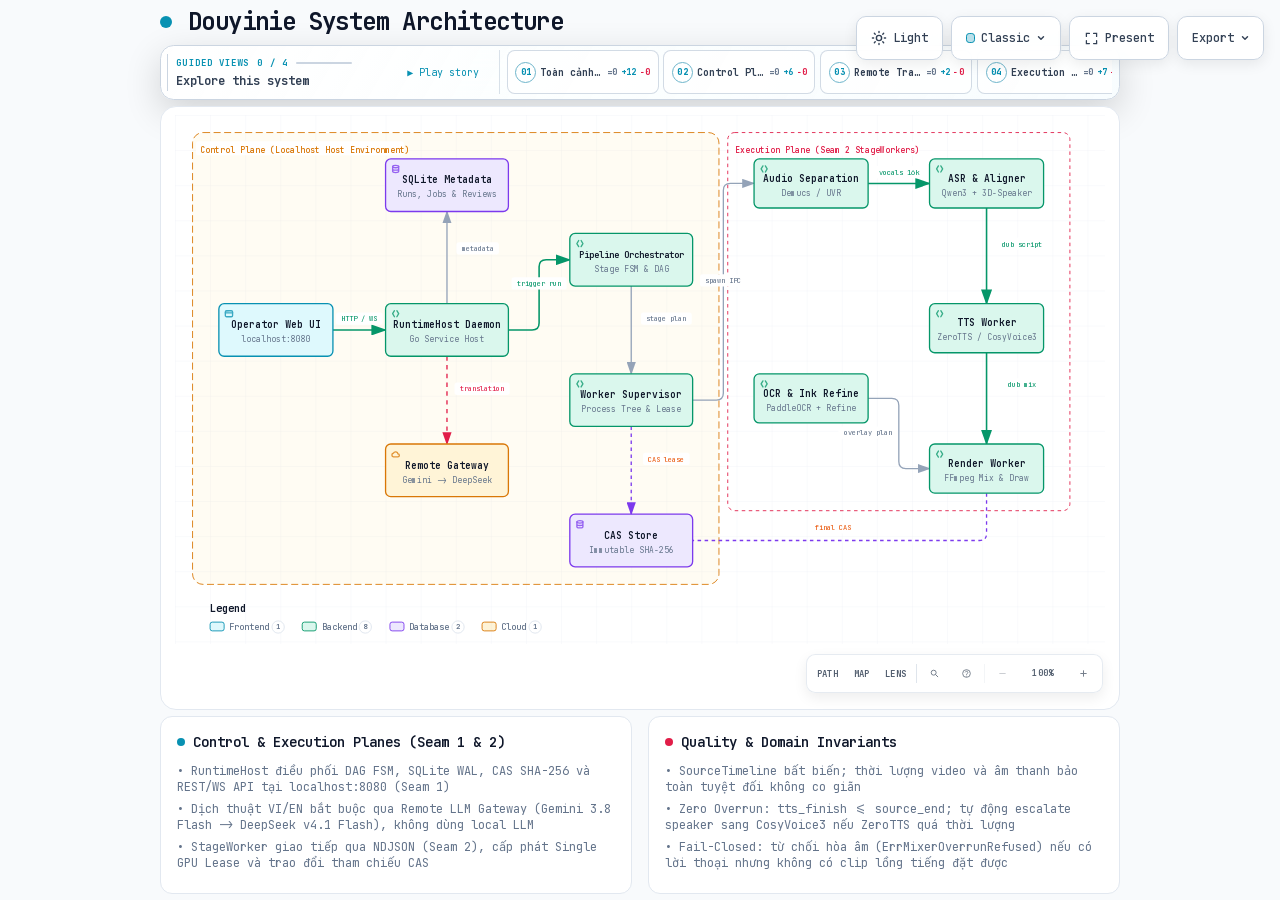
==== commit d9fd7f55: "docs: sync system diagrams and docs with live codebase architecture" ====
--- a/docs/diagrams/douyinie-architecture.html
+++ b/docs/diagrams/douyinie-architecture.html
@@ -5085,7 +5085,7 @@
       </div>
     </div>
 
-    <script id="archify-guided-views-data" type="application/json">[{"id":"full-topology","label":"Toàn cảnh hệ thống","focus":["web_ui","runtime_host","orchestrator","worker_supervisor","sqlite_db","cas_store","remote_gateway","separation_worker","asr_worker","ocr_worker","tts_worker","render_worker"],"note":"Ranh giới giữa Control Plane (RuntimeHost daemon) và Execution Plane (Seam 2 StageWorkers)."},{"id":"control-plane","label":"Control Plane","focus":["web_ui","runtime_host","orchestrator","worker_supervisor","sqlite_db","cas_store"],"note":"Quản lý FSM state, metadata SQLite, CAS artifact và điều phối tiến trình worker."},{"id":"translation-gateway","label":"Remote Translation Gateway","focus":["runtime_host","remote_gateway"],"note":"Dịch thuật ngữ nghĩa bắt buộc qua Remote LLM Gateway (Gemini 3.8 Flash -\u003e DeepSeek v4.1 Flash)."},{"id":"media-pipeline","label":"Execution Pipeline","focus":["worker_supervisor","separation_worker","asr_worker","ocr_worker","tts_worker","render_worker","cas_store"],"note":"Chuỗi pipeline xử lý tách âm thanh, nhận dạng, dịch văn bản hình ảnh, lồng tiếng và render hoàn thiện."}]</script>
+    <script id="archify-guided-views-data" type="application/json">[{"id":"full-topology","label":"Toàn cảnh kiến trúc hệ thống","focus":["web_ui","runtime_host","orchestrator","worker_supervisor","sqlite_db","cas_store","remote_gateway","separation_worker","asr_worker","ocr_worker","tts_worker","render_worker"],"note":"Ranh giới giữa Control Plane (RuntimeHost daemon - Seam 1) và Execution Plane (StageWorkers - Seam 2)."},{"id":"control-plane","label":"Control Plane (Seam 1)","focus":["web_ui","runtime_host","orchestrator","worker_supervisor","sqlite_db","cas_store"],"note":"Điều phối FSM state, metadata SQLite WAL, artifact CAS và cấp phát Single GPU Lease."},{"id":"translation-gateway","label":"Remote Translation Gateway","focus":["runtime_host","remote_gateway"],"note":"Dịch thuật ngữ nghĩa bắt buộc qua Remote LLM Gateway (Gemini 3.8 Flash -\u003e DeepSeek v4.1 Flash), fail-closed."},{"id":"media-pipeline","label":"Execution Plane (Seam 2)","focus":["worker_supervisor","separation_worker","asr_worker","ocr_worker","tts_worker","render_worker","cas_store"],"note":"Chuỗi worker chuyên biệt: tách âm Demucs/UVR, Qwen3-ASR, PaddleOCR, ZeroTTS/CosyVoice3 và FFmpeg render."}]</script>
 
     <script id="archify-i18n-data" type="application/json">{"locale":"en","messages":{"viewer.kind.frontend":"Frontend","viewer.kind.backend":"Backend","viewer.kind.database":"Database","viewer.kind.cloud":"Cloud","viewer.kind.security":"Security","viewer.kind.messagebus":"Message bus","viewer.kind.external":"External","viewer.kind.neutral":"Neutral","viewer.kind.node":"Node","viewer.kind.start":"Start","viewer.kind.active":"Active","viewer.kind.waiting":"Waiting","viewer.kind.decision":"Decision","viewer.kind.success":"Success","viewer.kind.failure":"Failure","viewer.toolbar.actions":"Diagram actions","viewer.theme.toggle.title":"Toggle theme (T)","viewer.theme.toggle":"Toggle color theme","viewer.theme.dark":"Dark","viewer.theme.light":"Light","viewer.preset.choose.title":"Choose visual style (S cycles)","viewer.preset.choose":"Choose visual style","viewer.preset.style":"Style","viewer.preset.menu":"Visual style","viewer.preset.identity":"Visual identity","viewer.preset.cycles":"S cycles","viewer.preset.classic":"Classic","viewer.preset.classic.short":"Classic","viewer.preset.classic.hint":"Stable technical default","viewer.preset.flow":"Signal Flow","viewer.preset.flow.short":"Flow","viewer.preset.flow.hint":"Motion-forward presentation","viewer.preset.blueprint":"Blueprint","viewer.preset.blueprint.hint":"Engineering review","viewer.preset.editorial":"Editorial","viewer.preset.editorial.hint":"Publication and launch notes","viewer.preset.badge.signalFlow":"SIGNAL FLOW","viewer.preset.badge.blueprint":"BLUEPRINT / REV 01","viewer.preset.badge.editorial":"EDITORIAL / FIELD NOTE","viewer.preset.badge.editorialPlate":"ARCHIFY / PLATE 04","viewer.preset.current":"Visual style: {style}. Choose visual style","viewer.motion.live":"Live","viewer.motion.still":"Still","viewer.motion.pause":"Pause motion","viewer.motion.resume":"Resume motion","viewer.motion.reduced":"Motion paused by reduced-motion preference","viewer.motion.hidden":"Motion paused while this page is hidden","viewer.motion.yielding":"Pause motion; currently yielding to {owner}","viewer.motion.yielding.title":"Live preview enabled · yielding to {owner}","viewer.owner.story":"the guided story","viewer.owner.chapter":"the active chapter","viewer.owner.chapterPreview":"the chapter delta preview","viewer.owner.handoff":"the chapter handoff","viewer.owner.route":"Route Probe","viewer.owner.lens":"Semantic Lens","viewer.owner.relationship":"Relationship Preview","viewer.owner.intent":"Intent Trace","viewer.owner.focus":"semantic focus","viewer.owner.legend":"legend preview","viewer.owner.reader":"reader interaction","viewer.present.enter":"Enter presentation stage","viewer.present.enter.title":"Presentation stage (F)","viewer.present.exit":"Exit presentation stage","viewer.present.exit.title":"Exit presentation stage (F or Escape)","viewer.present.present":"Present","viewer.present.exit.label":"Exit","viewer.export.button":"Export","viewer.export.button.title":"Export diagram (E)","viewer.export.diagram":"Export diagram","viewer.export.menu":"Export","viewer.export.subtitle":"Portable, clean outputs","viewer.export.share":"Share","viewer.export.shareCard":"Share Card","viewer.export.routeShareCard":"Route Share Card","viewer.export.reachShareCard":"Reach Share Card","viewer.export.copyShareCard":"Copy Share Card","viewer.export.copyDiagram":"Copy diagram","viewer.export.clipboardPng":"PNG to clipboard","viewer.export.raster":"Raster images","viewer.export.image":"Image","viewer.export.lossless":"Lossless image","viewer.export.compact":"Compact image","viewer.export.modern":"Modern image","viewer.export.vectorMotion":"Vector and motion","viewer.export.vectorMotion.heading":"Vector \u0026 motion","viewer.export.editable":"Editable vector","viewer.export.motion6s":"6s motion","viewer.export.unsupported":"Not supported by this browser","viewer.export.clipboardUnsupported":"Clipboard image write not supported by this browser","viewer.export.clipboardUnsupported.period":"Clipboard image write not supported by this browser.","viewer.export.clipboardUnsupported.short":"Clipboard image write not supported in this browser.","viewer.export.motionUnavailable":"Motion capture unavailable in this browser","viewer.export.webmUnavailable":"WebM unavailable in this browser","viewer.export.failed":"Export failed: {message}","viewer.export.unknownVariant":"Unknown Share Card variant: {variant}","viewer.export.routeRequired":"Trace a route before exporting a Route Share Card","viewer.export.reachRequired":"Trace authored reach before exporting a Reach Share Card","viewer.export.unknown":"unknown","viewer.export.routeFailed":"Route Share Card export failed: {message}","viewer.export.reachFailed":"Reach Share Card export failed: {message}","viewer.export.copyFailed":"Copy failed: {message}","viewer.export.copiedPng":"Copied PNG to clipboard","viewer.export.copiedShare":"Copied Share Card","viewer.export.downloadedShare":"Downloaded Share Card","viewer.export.downloadedRoute":"Downloaded Route Share Card","viewer.export.downloadedReach":"Downloaded Reach Share Card","viewer.export.downloadedWebm":"Downloaded WebM","viewer.export.recording":"Recording 6 seconds of motion…","viewer.export.card.routeSummary.one":"Route: {source} → {target} · {count} directed hop","viewer.export.card.routeSummary.other":"Route: {source} → {target} · {count} directed hops","viewer.export.card.reachSummary":"Authored {direction} from {origin} · {nodes} · {links} · max {hops}","viewer.export.card.node.one":"{count} node","viewer.export.card.node.other":"{count} nodes","viewer.export.card.link.one":"{count} link","viewer.export.card.link.other":"{count} links","viewer.export.card.hop.one":"{count} hop","viewer.export.card.hop.other":"{count} hops","viewer.export.card.routeBadge":"ARCHIFY · ROUTE · {hops}","viewer.export.card.reachBadge":"ARCHIFY · {direction} REACH","viewer.export.card.defaultBadge":"ARCHIFY · {preset} · {theme}","viewer.export.direction.upstream":"Upstream","viewer.export.direction.downstream":"Downstream","viewer.export.error.canvasUnavailable":"Canvas unavailable for {label}","viewer.export.error.contextUnavailable":"2D canvas context unavailable for {label}","viewer.export.error.toBlobUnavailable":"canvas.toBlob unavailable for {label}","viewer.export.error.toBlobNull":"canvas.toBlob returned no data for {label}","viewer.export.error.variantsCombined":"Share Card variants cannot be combined","viewer.export.error.viewerState":"Share Card export could not remove temporary viewer state","viewer.export.error.routeState":"Route Card export could not preserve the resolved route safely","viewer.export.error.reachState":"Reach Card export could not preserve authored reach safely","viewer.export.error.webmRequirements":"WebM motion export requires a trace animation and browser MediaRecorder support","viewer.export.error.mediaRecorder":"MediaRecorder failed","viewer.export.error.emptyWebm":"MediaRecorder produced an empty WebM","viewer.export.error.webmBackground":"SVG background could not be loaded for WebM export","viewer.guided.region":"Guided diagram views","viewer.guided.previous":"Previous guided view","viewer.guided.previous.title":"Previous guided view ([)","viewer.guided.next":"Next guided view","viewer.guided.next.title":"Next guided view (])","viewer.guided.views":"Guided views","viewer.guided.explore":"Explore this system","viewer.guided.intro":"Step through curated paths without changing the source diagram.","viewer.guided.trail":"Story trail","viewer.guided.beat":"Beat","viewer.guided.nextBeat":"Next","viewer.guided.play":"Play guided story","viewer.guided.play.title":"Play guided story (P)","viewer.guided.pause":"Pause guided story","viewer.guided.pause.title":"Pause guided story (P)","viewer.guided.replay":"Replay guided story","viewer.guided.replay.title":"Replay guided story (P)","viewer.guided.playStory":"Play story","viewer.guided.pauseStory":"Pause","viewer.guided.replayStory":"Replay story","viewer.guided.motionUnavailable":"Story playback unavailable while motion is Still","viewer.guided.enableMotion":"Switch motion to Live to play the guided story","viewer.guided.selectBeatLink":"Select a Story Beat to copy its exact link","viewer.guided.copyMoment":"Copy moment","viewer.guided.momentCopied":"Moment link copied","viewer.guided.momentCopyFailed":"Could not copy story moment link","viewer.guided.copied":"Copied","viewer.guided.copyFailed":"Copy failed","viewer.guided.showAll":"Show all","viewer.guided.showAll.aria":"Show entire diagram","viewer.guided.chapters":"Story chapters","viewer.guided.storyTrail":"Story trail for {label}: {count} beats","viewer.guided.chapter.open":"Open chapter {index} of {total}: {label}, {count} stops","viewer.guided.chapter.current":"Current chapter {index} of {total}: {label}, {count} stops","viewer.guided.chapter.selectedNodes":"{count} selected nodes","viewer.guided.chapter.stops":"{count} stops","viewer.guided.chapter.stop.one":"{count} stop","viewer.guided.chapter.stop.other":"{count} stops","viewer.guided.chapter.current.title":"{label} — current chapter, {count} stops","viewer.guided.chapter.delta.expanded":"{stay} stay, {enter} enter, {leave} leave","viewer.guided.chapter.delta.aria":"Open chapter {index} of {total}: {label}. Chapter focus delta: {delta}","viewer.guided.chapter.delta.title":"{label} — {delta} chapter focus","viewer.guided.handoff":"{from} → {to} · via {label}","viewer.guided.share.chapter":"Chapter {index} / {total}","viewer.guided.share.initial":"Chapter 01 / 01","viewer.guided.share.default":"Guided chapter","viewer.guided.state.ready":"Ready","viewer.guided.state.playing":"Playing","viewer.guided.state.settled":"Settled","viewer.guided.state.paused":"Paused","viewer.guided.state.pinned":"Pinned","viewer.guided.state.still":"Still","viewer.guided.share.step":"Step {index} / {total} · {label}","viewer.guided.share.staticMoment":"{step} · Static moment","viewer.guided.share.complete":"{count} steps complete · {note}","viewer.guided.share.settled":"Path settled for reading.","viewer.guided.share.staticPath":"{count} steps · Static path","viewer.guided.share.ready":"{count} steps · Ready","viewer.guided.share.aria":"{state} chapter {index} of {total}: {label}. {beat}. {route}","viewer.guided.beat.start":"Beat {index} / {total} · {label} · starting point","viewer.guided.beat.forward":"Beat {index} / {total} · {from} → {to}","viewer.guided.beat.reverse":"Beat {index} / {total} · {from} → {to} · reverse authored link","viewer.guided.beat.multiple":"Beat {index} / {total} · {from} ⇄ {to} · {count} authored links","viewer.guided.beat.group":"Beat {index} / {total} · {from} · {to} · grouped · no direct link","viewer.guided.beat.aria.prefix":"Story beat {index} of {total}: {label}. ","viewer.guided.beat.aria.start":"Starting point.","viewer.guided.beat.aria.forward":"From {from} through one authored forward relationship.","viewer.guided.beat.aria.reverse":"From {from}; the authored relationship points from {to} to {from}.","viewer.guided.beat.aria.multiple":"From {from} through {count} authored relationships; shown without arbitrary motion.","viewer.guided.beat.aria.group":"Grouped from {from} with no direct authored relationship.","viewer.guided.caption.start":"Starting point","viewer.guided.caption.grouped":"Grouped transition · no direct authored link","viewer.guided.caption.more":" +{count} more","viewer.guided.caption.reverse":"Reverse authored relationship","viewer.guided.caption.relationships":"{count} authored relationships","viewer.guided.caption.relationship":"Authored relationship","viewer.guided.caption.direction":"authored direction: {from} → {to}","viewer.guided.caption.starting":"Authored starting point","viewer.guided.beatLink":"Copy link to current story moment: Beat {index} of {total}: {label}","viewer.guided.noStory":"This diagram has no authored guided story.","viewer.guide.eyebrow":"Diagram guide","viewer.guide.close":"Close diagram guide","viewer.guide.inspecting":"Inspecting compiled semantics","viewer.guide.actions":"Diagram exploration actions","viewer.guide.find":"Find any node","viewer.guide.find.hint":"Search labels, responsibilities, kinds, and stable IDs.","viewer.guide.route":"Trace a route","viewer.guide.route.aria":"Trace a directed route","viewer.guide.route.hint":"Ask how two semantic nodes connect in authored direction.","viewer.guide.map":"See the whole system","viewer.guide.map.hint":"Open Semantic Radar with a live viewport and stable nodes.","viewer.guide.lens":"Compare semantic kinds","viewer.guide.lens.hint":"Count roles, reveal their traffic, and compare direct authored links.","viewer.guide.story":"Play the guided story","viewer.guide.story.hint":"Walk the authored chapters and real relationships.","viewer.guide.present":"Enter Presentation Stage","viewer.guide.present.hint":"Give the live diagram the viewport without changing export.","viewer.guide.shortcuts":"Additional keyboard shortcuts","viewer.guide.shortcut.export":"Export","viewer.guide.shortcut.theme":"Theme","viewer.guide.shortcut.style":"Style","viewer.guide.shortcut.reset":"Reset","viewer.guide.shortcut.zoomIn":"Zoom in","viewer.guide.shortcut.zoomOut":"Zoom out","viewer.guide.shortcut.close":"Close","viewer.guide.facts":"{nodes} · {relationships} · {views}","viewer.guide.fact.node.one":"{count} semantic node","viewer.guide.fact.node.other":"{count} semantic nodes","viewer.guide.fact.relationship.one":"{count} relationship","viewer.guide.fact.relationship.other":"{count} relationships","viewer.guide.fact.view.one":"{count} guided view","viewer.guide.fact.view.other":"{count} guided views","viewer.guide.story.available.one":"Walk {count} authored chapter and its real relationships.","viewer.guide.story.available.other":"Walk {count} authored chapters and their real relationships.","viewer.guide.story.unavailable":"No authored guided story in this diagram.","viewer.guide.open":"Open diagram guide","viewer.guide.noStory":"This diagram has no authored guided story.","viewer.finder.title":"Find a node","viewer.finder.close":"Close node finder","viewer.finder.placeholder":"Search labels or IDs","viewer.finder.search":"Search diagram nodes","viewer.finder.results":"Diagram nodes","viewer.finder.empty":"No matching nodes","viewer.finder.result.focus":"Focus {label}","viewer.finder.result.routeStart":"Choose {label} as route start","viewer.finder.result.routeTarget":"Choose {label} as route destination, {links}","viewer.finder.status.empty":"No matching nodes","viewer.finder.status.count.one":"{count} matching node","viewer.finder.status.count.other":"{count} matching nodes","viewer.finder.noun.nodes":"nodes","viewer.finder.link.one":"{count} link","viewer.finder.link.other":"{count} links","viewer.finder.result.focus.one":"Focus {label}, {count} related connection","viewer.finder.result.focus.other":"Focus {label}, {count} related connections","viewer.finder.status.filtered":"{visible} of {available} {noun}","viewer.finder.status.all":"{available} {noun}","viewer.passport.eyebrow":"Semantic passport","viewer.passport.metadata":"Node metadata","viewer.passport.evidence":"Verified source evidence","viewer.passport.verified":"Verified source","viewer.passport.verificationScope":"Verified against local Git at the pinned revision. Remote access has not been checked.","viewer.passport.reach":"Authored reach","viewer.passport.reach.trace":"Trace authored reachability","viewer.passport.upstream":"Upstream","viewer.passport.downstream":"Downstream","viewer.passport.upstream.trace":"Trace upstream authored reachability","viewer.passport.downstream.trace":"Trace downstream authored reachability","viewer.passport.close":"Close semantic passport","viewer.passport.copy":"Copy link","viewer.passport.copy.focus":"Copy link to focused node","viewer.passport.relations":"Relations","viewer.passport.relations.show":"Show connected relationships","viewer.passport.relations.hide":"Hide connected relationships","viewer.passport.relations.list":"Connected relationships","viewer.passport.copyRelation":"Copy relation","viewer.passport.copyNode":"Copy node","viewer.passport.copyPinned":"Copy link to pinned relationship","viewer.passport.copySource":"Copy link to source node","viewer.passport.copy.focused.success":"Focused node link copied","viewer.passport.copy.pinned.success":"Pinned relationship link copied","viewer.passport.copy.focused.failed":"Could not copy focused node link","viewer.passport.copy.pinned.failed":"Could not copy pinned relationship link","viewer.passport.relationship.none":"No connected relationships","viewer.passport.relationship.count.one":"{count} relation","viewer.passport.relationship.count.other":"{count} relations","viewer.passport.relationship.show.one":"Show {count} connected relationship","viewer.passport.relationship.show.other":"Show {count} connected relationships","viewer.passport.relationship.summary":"{out} outgoing · {in} incoming{loops}","viewer.passport.relationship.loops":" · {count} loop","viewer.passport.relationship.explorer":"Direct relationship explorer","viewer.passport.relationship.help":"Use arrow keys to explore relationships. Press Enter or Space to pin details; Escape clears.","viewer.passport.relationship.loopsBack":"loops back","viewer.passport.relationship.connectsTo":"connects to","viewer.passport.relationship.connectsFrom":"connects from","viewer.passport.relationship.pinned":"Pinned relationship · {from} → {to} · {label}","viewer.passport.relationship.inspect":"Inspect relationship {index} of {total}: {from} to {to}, {label}. Press Enter for details.","viewer.passport.relationship.group.out":"Outgoing","viewer.passport.relationship.group.in":"Incoming","viewer.passport.relationship.group.loop":"Self loops","viewer.passport.relationship.row":"{group}: {relationship}, {neighbor}","viewer.passport.relationship.direction.out":"OUT →","viewer.passport.relationship.direction.in":"← IN","viewer.passport.relationship.direction.loop":"LOOP","viewer.passport.sourceCount.one":"{count} verified source reference","viewer.passport.sourceCount.other":"{count} verified source references","viewer.passport.sourceMarker":"SRC","viewer.passport.beacon.one":"{count} verified source; focus this node to inspect","viewer.passport.beacon.other":"{count} verified sources; focus this node to inspect","viewer.passport.repository.open":"Open verified repository revision {revision}","viewer.passport.source.open":"Open verified source {path} at revision {revision}","viewer.passport.source.openLink":"Open ↗","viewer.passport.reach.upstream.one":"Trace {count} upstream authored node","viewer.passport.reach.upstream.other":"Trace {count} upstream authored nodes","viewer.passport.reach.downstream.one":"Trace {count} downstream authored node","viewer.passport.reach.downstream.other":"Trace {count} downstream authored nodes","viewer.passport.reach.noUpstream":"No upstream authored nodes","viewer.passport.reach.noDownstream":"No downstream authored nodes","viewer.passport.reach.status":"{direction} · {nodes} nodes · {links} links · max {hops} hops","viewer.route.eyebrow":"Route probe","viewer.route.start":"Choose a start node","viewer.route.start.find":"Find start","viewer.route.start.find.aria":"Find a route start","viewer.route.copy":"Copy link","viewer.route.copy.aria":"Copy link to traced route","viewer.route.clear":"Clear","viewer.route.clear.aria":"Clear route probe","viewer.route.traced":"Traced route","viewer.route.pickTwo":"Pick two semantic nodes on the diagram","viewer.route.pickOne":"Pick a semantic node on the diagram","viewer.route.controls":"Route journey controls","viewer.route.previous":"Previous route position","viewer.route.play":"Play route journey","viewer.route.pause":"Pause route journey","viewer.route.replay":"Replay route journey","viewer.route.next":"Next route position","viewer.route.journey":"Journey","viewer.route.pause.label":"Pause","viewer.route.replay.label":"Replay","viewer.route.overview":"Overview","viewer.route.overview.aria":"Show complete route overview","viewer.route.instructions":"Choose the source, then the destination. Direction matters.","viewer.route.destination":"Choose a destination from {label}","viewer.route.destination.find":"Find target","viewer.route.destination.find.aria":"Find a reachable route destination","viewer.route.differentDestination":"Choose a different destination","viewer.route.distinct":"A route needs two distinct semantic nodes.","viewer.route.unreachable":"No directed route to {label}","viewer.route.unreachable.detail":"{target} is not reachable from {source}. Pick a highlighted destination.","viewer.route.start.instructions":"Select the source. The next step will reveal only directed destinations.","viewer.route.copy.success":"Traced route link copied","viewer.route.copy.failed":"Could not copy traced route link","viewer.route.position":"Route position {index} of {total}: {label}","viewer.route.step":"Step {index} of {total} · {phase} · {label}","viewer.route.motionRequired":"Automatic journey requires Live motion","viewer.route.trigger.clear":"Clear traced route","viewer.route.overview.status":"{nodes} · {hops} · shortest authored route","viewer.route.overview.node.one":"{count} node","viewer.route.overview.node.other":"{count} nodes","viewer.route.overview.hop.one":"{count} directed hop","viewer.route.overview.hop.other":"{count} directed hops","viewer.route.phase.playing":"Playing","viewer.route.phase.complete":"Complete","viewer.route.phase.inspecting":"Inspecting","viewer.route.destination.count.one":"{count} directed destination available. Pick a highlighted node.","viewer.route.destination.count.other":"{count} directed destinations available. Pick a highlighted node.","viewer.route.noOutgoing":"No outgoing route starts here. Clear and choose another source.","viewer.route.result.title":"{source} to {target}","viewer.route.finder.source.title":"Choose route start","viewer.route.finder.source.placeholder":"Search route sources","viewer.route.finder.source.empty":"No matching route sources","viewer.route.finder.source.results":"Nodes that can start a route","viewer.route.finder.source.noun":"route sources","viewer.route.finder.source.badge":"start","viewer.route.finder.target.title":"Destination from {label}","viewer.route.finder.target.placeholder":"Search reachable destinations","viewer.route.finder.target.empty":"No matching reachable destinations","viewer.route.finder.target.results":"Reachable route destinations","viewer.route.finder.target.noun":"reachable destinations","viewer.route.hop.one":"{count} hop","viewer.route.hop.other":"{count} hops","viewer.lens.eyebrow":"Semantic lens","viewer.lens.title":"Compare system roles","viewer.lens.close":"Close semantic lens","viewer.lens.instruction":"Choose up to two semantic kinds. One reveals its real traffic; two compare only direct authored relationships.","viewer.lens.kinds":"Semantic kinds","viewer.lens.choose":"Choose a kind to inspect its nodes and touching relationships.","viewer.lens.copy":"Copy link to semantic lens","viewer.lens.clear":"Clear semantic lens","viewer.lens.open":"Open semantic lens","viewer.lens.openActive":"Open active semantic lens","viewer.lens.legend":"Semantic legend","viewer.lens.legend.inspect.one":"Inspect {label}, {count} node","viewer.lens.legend.inspect.other":"Inspect {label}, {count} nodes","viewer.lens.kind.count.one":"{label}, {count} node","viewer.lens.kind.count.other":"{label}, {count} nodes","viewer.lens.compare.one":"{first} → {second}: {forward} · {second} → {first}: {reverse} · {count} direct relationship","viewer.lens.compare.other":"{first} → {second}: {forward} · {second} → {first}: {reverse} · {count} direct relationships","viewer.lens.single":"{nodes} · {relationships} · connected peers remain visible","viewer.lens.node.one":"{count} {label} node","viewer.lens.node.other":"{count} {label} nodes","viewer.lens.relationship.one":"{count} touching relationship","viewer.lens.relationship.other":"{count} touching relationships","viewer.radar.title":"Semantic radar","viewer.radar.building":"Building overview","viewer.radar.openFull":"Open full semantic radar","viewer.radar.open":"Open radar","viewer.radar.close":"Close semantic radar","viewer.radar.surface":"Diagram overview. Click a node to focus it, or use arrow keys to pan.","viewer.radar.click":"Click node","viewer.radar.drag":"Drag to pan","viewer.radar.space":"Semantic radar needs more MAP space.","viewer.radar.nodes":"Semantic diagram radar nodes","viewer.radar.focus":"Focus {label} from Semantic Radar","viewer.radar.status":"{count} nodes · {viewport}","viewer.radar.fullMap":"{count} nodes · full map","viewer.radar.compacted":"Radar compacted to avoid covering the Semantic Passport or MAP controls.","viewer.radar.cancelWaiting":"Cancel semantic radar waiting for more MAP space","viewer.radar.needsSpace":"Semantic radar needs more visible MAP space","viewer.radar.viewport.full":"full map","viewer.radar.viewport.width":"{percent}% width","viewer.radar.viewport.scale":"{percent}% viewport","viewer.nav.controls":"Diagram view controls","viewer.nav.route":"Trace a directed route","viewer.nav.route.title":"Trace route (R)","viewer.nav.route.short":"PATH","viewer.nav.radar":"Open semantic radar","viewer.nav.radar.title":"Semantic radar (M)","viewer.nav.radar.short":"MAP","viewer.nav.lens":"Open semantic lens","viewer.nav.lens.title":"Semantic lens (L)","viewer.nav.lens.short":"LENS","viewer.nav.find":"Find a node","viewer.nav.find.title":"Find a node (/)","viewer.nav.guide":"Open diagram guide","viewer.nav.guide.title":"Diagram guide (?)","viewer.nav.zoomOut":"Zoom out","viewer.nav.zoomOut.title":"Zoom out (-)","viewer.nav.reset":"Reset diagram view","viewer.nav.reset.title":"Reset view (0)","viewer.nav.read":"READ","viewer.nav.zoomIn":"Zoom in","viewer.nav.zoomIn.title":"Zoom in (+)","viewer.nav.camera":"{hint}. Reset diagram view","viewer.nav.camera.title":"{semantic}{hint} · reset view (0)","viewer.nav.camera.semantic":"Semantic camera active · ","viewer.nav.level.map":"MAP","viewer.nav.level.read":"READ","viewer.nav.level.full":"FULL","viewer.nav.level.auto":"AUTO","viewer.nav.detail.map":"Zoom in to reveal relationship labels and node context","viewer.nav.detail.read":"Zoom in again to reveal tags and annotations","viewer.nav.detail.full":"Full diagram detail","viewer.intent.summary":"{label}. {out} outgoing, {in} incoming{loops}. {total} connections. Press Enter for details.","viewer.intent.loops":", {count} self loop","viewer.common.copied":"Copied","viewer.common.copyFailed":"Copy failed","viewer.common.copyLink":"Copy link","viewer.common.clear":"Clear","viewer.common.close":"Close"}}</script>
     <div class="guided-views no-print" id="guided-views" hidden aria-label="Guided diagram views">
@@ -5130,7 +5130,7 @@
     <!-- Main Diagram -->
     <div class="diagram-container" data-detail-level="read"
          data-preset-badge-editorial-plate="ARCHIFY / PLATE 04">
-      <svg viewBox="0 0 1060 658" role="img" lang="en" aria-labelledby="archify-diagram-title archify-diagram-description" data-preset="classic" data-quality-profile="showcase">
+      <svg viewBox="0 0 1060 603" role="img" lang="en" aria-labelledby="archify-diagram-title archify-diagram-description" data-preset="classic" data-quality-profile="showcase">
         <title id="archify-diagram-title">Douyinie System Architecture</title>
         <desc id="archify-diagram-description">An architecture diagram generated by Archify.</desc>
         <!-- Definitions -->
@@ -5156,253 +5156,253 @@
         <rect width="100%" height="100%" fill="url(#grid)" />
 
         <!-- Boundaries (behind everything) -->
-        <rect data-graph-role="structural-frame" data-composition-frame-kind="region" data-composition-frame-id="0" data-composition-frame-label="Control Plane (Localhost Host Environment)" x="20" y="30" width="600" height="560" rx="12" class="c-region" stroke-width="1"/>
-
-        <rect data-graph-role="structural-frame" data-composition-frame-kind="security-group" data-composition-frame-id="1" data-composition-frame-label="Execution Plane (Seam 2 StageWorkers)" x="630" y="30" width="390" height="466" rx="8" class="c-security-group" stroke-width="1"/>
+        <rect data-graph-role="structural-frame" data-composition-frame-kind="region" data-composition-frame-id="0" data-composition-frame-label="Control Plane (Localhost Host Environment)" x="20" y="20" width="600" height="515" rx="12" class="c-region" stroke-width="1"/>
+
+        <rect data-graph-role="structural-frame" data-composition-frame-kind="security-group" data-composition-frame-id="1" data-composition-frame-label="Execution Plane (Seam 2 StageWorkers)" x="630" y="20" width="390" height="431" rx="8" class="c-security-group" stroke-width="1"/>
 
         <!-- Connection paths (before components for correct z-order) -->
-        <path data-edge-from="web_ui" data-edge-to="runtime_host" data-edge-label="HTTP / WS" data-edge-key="0" data-edge-id="ui-to-host" data-composition-points="180,270;240,270" d="M 180 270 L 240 270" class="a-emphasis" stroke-width="1.8" marker-end="url(#arrowhead-emphasis)"/>
-        <path data-edge-from="runtime_host" data-edge-to="sqlite_db" data-edge-label="metadata" data-edge-key="1" data-edge-id="host-to-db" data-composition-points="310,240;310,120" d="M 310 240 L 310 120" class="a-default" stroke-width="1.5" marker-end="url(#arrowhead)"/>
-        <path data-edge-from="runtime_host" data-edge-to="remote_gateway" data-edge-label="translation" data-edge-key="2" data-edge-id="host-to-gateway" data-composition-points="310,300;310,420" d="M 310 300 L 310 420" class="a-security" stroke-width="1.5" marker-end="url(#arrowhead-security)"/>
-        <path data-edge-from="runtime_host" data-edge-to="orchestrator" data-edge-label="trigger run" data-edge-key="3" data-edge-id="host-to-orch" data-composition-points="380,270;415,270;415,180;450,180" d="M 380 270 L 407 270 Q 415 270 415 262 L 415 188 Q 415 180 423 180 L 450 180" class="a-emphasis" stroke-width="1.8" marker-end="url(#arrowhead-emphasis)"/>
-        <path data-edge-from="orchestrator" data-edge-to="worker_supervisor" data-edge-label="stage plan" data-edge-key="4" data-edge-id="orch-to-supervisor" data-composition-points="520,210;520,330" d="M 520 210 L 520 330" class="a-default" stroke-width="1.5" marker-end="url(#arrowhead)"/>
-        <path data-edge-from="worker_supervisor" data-edge-to="cas_store" data-edge-label="CAS lease" data-edge-key="5" data-edge-id="supervisor-to-cas" data-composition-points="520,390;520,510" d="M 520 390 L 520 510" class="a-dashed" stroke-width="1.5" marker-end="url(#arrowhead-dashed)"/>
-        <path data-edge-from="worker_supervisor" data-edge-to="separation_worker" data-edge-label="spawn IPC" data-edge-key="6" data-edge-id="supervisor-to-sep" data-composition-points="590,360;625,360;625,88;660,88" d="M 590 360 L 617 360 Q 625 360 625 352 L 625 96 Q 625 88 633 88 L 660 88" class="a-default" stroke-width="1.5" marker-end="url(#arrowhead)"/>
-        <path data-edge-from="separation_worker" data-edge-to="asr_worker" data-edge-label="vocals" data-edge-key="7" data-edge-id="sep-to-asr" data-composition-points="790,88;860,88" d="M 790 88 L 860 88" class="a-emphasis" stroke-width="1.8" marker-end="url(#arrowhead-emphasis)"/>
-        <path data-edge-from="asr_worker" data-edge-to="tts_worker" data-edge-label="dub script" data-edge-key="8" data-edge-id="asr-to-tts" data-composition-points="925,116;925,230" d="M 925 116 L 925 230" class="a-emphasis" stroke-width="1.8" marker-end="url(#arrowhead-emphasis)"/>
-        <path data-edge-from="tts_worker" data-edge-to="render_worker" data-edge-label="dub mix" data-edge-key="9" data-edge-id="tts-to-render" data-composition-points="925,286;925,420" d="M 925 286 L 925 420" class="a-emphasis" stroke-width="1.8" marker-end="url(#arrowhead-emphasis)"/>
-        <path data-edge-from="ocr_worker" data-edge-to="render_worker" data-edge-label="overlay plan" data-edge-key="10" data-edge-id="ocr-to-render" data-composition-points="790,358;825,358;825,448;860,448" d="M 790 358 L 817 358 Q 825 358 825 366 L 825 440 Q 825 448 833 448 L 860 448" class="a-default" stroke-width="1.5" marker-end="url(#arrowhead)"/>
-        <path data-edge-from="render_worker" data-edge-to="cas_store" data-edge-label="final CAS" data-edge-key="11" data-edge-id="render-to-cas" data-composition-points="925,476;925,540;590,540;590,540" d="M 925 476 L 925 532 Q 925 540 917 540 L 590 540 L 590 540" class="a-dashed" stroke-width="1.5" marker-end="url(#arrowhead-dashed)"/>
+        <path data-edge-from="web_ui" data-edge-to="runtime_host" data-edge-label="HTTP / WS" data-edge-key="0" data-edge-id="ui-to-host" data-composition-points="180,245;240,245" d="M 180 245 L 240 245" class="a-emphasis" stroke-width="1.8" marker-end="url(#arrowhead-emphasis)"/>
+        <path data-edge-from="runtime_host" data-edge-to="sqlite_db" data-edge-label="metadata" data-edge-key="1" data-edge-id="host-to-db" data-composition-points="310,215;310,110" d="M 310 215 L 310 110" class="a-default" stroke-width="1.5" marker-end="url(#arrowhead)"/>
+        <path data-edge-from="runtime_host" data-edge-to="remote_gateway" data-edge-label="translation" data-edge-key="2" data-edge-id="host-to-gateway" data-composition-points="310,275;310,375" d="M 310 275 L 310 375" class="a-security" stroke-width="1.5" marker-end="url(#arrowhead-security)"/>
+        <path data-edge-from="runtime_host" data-edge-to="orchestrator" data-edge-label="trigger run" data-edge-key="3" data-edge-id="host-to-orch" data-composition-points="380,245;415,245;415,165;450,165" d="M 380 245 L 407 245 Q 415 245 415 237 L 415 173 Q 415 165 423 165 L 450 165" class="a-emphasis" stroke-width="1.8" marker-end="url(#arrowhead-emphasis)"/>
+        <path data-edge-from="orchestrator" data-edge-to="worker_supervisor" data-edge-label="stage plan" data-edge-key="4" data-edge-id="orch-to-supervisor" data-composition-points="520,195;520,295" d="M 520 195 L 520 295" class="a-default" stroke-width="1.5" marker-end="url(#arrowhead)"/>
+        <path data-edge-from="worker_supervisor" data-edge-to="cas_store" data-edge-label="CAS lease" data-edge-key="5" data-edge-id="supervisor-to-cas" data-composition-points="520,355;520,455" d="M 520 355 L 520 455" class="a-dashed" stroke-width="1.5" marker-end="url(#arrowhead-dashed)"/>
+        <path data-edge-from="worker_supervisor" data-edge-to="separation_worker" data-edge-label="spawn IPC" data-edge-key="6" data-edge-id="supervisor-to-sep" data-composition-points="590,325;625,325;625,78;660,78" d="M 590 325 L 617 325 Q 625 325 625 317 L 625 86 Q 625 78 633 78 L 660 78" class="a-default" stroke-width="1.5" marker-end="url(#arrowhead)"/>
+        <path data-edge-from="separation_worker" data-edge-to="asr_worker" data-edge-label="vocals 16k" data-edge-key="7" data-edge-id="sep-to-asr" data-composition-points="790,78;860,78" d="M 790 78 L 860 78" class="a-emphasis" stroke-width="1.8" marker-end="url(#arrowhead-emphasis)"/>
+        <path data-edge-from="asr_worker" data-edge-to="tts_worker" data-edge-label="dub script" data-edge-key="8" data-edge-id="asr-to-tts" data-composition-points="925,106;925,215" d="M 925 106 L 925 215" class="a-emphasis" stroke-width="1.8" marker-end="url(#arrowhead-emphasis)"/>
+        <path data-edge-from="tts_worker" data-edge-to="render_worker" data-edge-label="dub mix" data-edge-key="9" data-edge-id="tts-to-render" data-composition-points="925,271;925,375" d="M 925 271 L 925 375" class="a-emphasis" stroke-width="1.8" marker-end="url(#arrowhead-emphasis)"/>
+        <path data-edge-from="ocr_worker" data-edge-to="render_worker" data-edge-label="overlay plan" data-edge-key="10" data-edge-id="ocr-to-render" data-composition-points="790,323;825,323;825,403;860,403" d="M 790 323 L 817 323 Q 825 323 825 331 L 825 395 Q 825 403 833 403 L 860 403" class="a-default" stroke-width="1.5" marker-end="url(#arrowhead)"/>
+        <path data-edge-from="render_worker" data-edge-to="cas_store" data-edge-label="final CAS" data-edge-key="11" data-edge-id="render-to-cas" data-composition-points="925,431;925,485;590,485;590,485" d="M 925 431 L 925 477 Q 925 485 917 485 L 590 485 L 590 485" class="a-dashed" stroke-width="1.5" marker-end="url(#arrowhead-dashed)"/>
 
         <!-- Components -->
-        <g id="node-web_ui" data-node-id="web_ui" data-node-label="Operator Web UI" tabindex="0" role="button" aria-label="Focus Operator Web UI, localhost:8080, Control Plane (Localhost Host Environment)" aria-pressed="false" data-node-kind="frontend" data-node-sublabel="localhost:8080" data-node-tag="Review &amp; Audit" data-node-context="Control Plane (Localhost Host Environment)">
-          <title>Operator Web UI · localhost:8080 · Control Plane (Localhost Host Environment) · Review &amp; Audit</title>
-          <rect x="50" y="240" width="130" height="60" rx="6" class="c-mask"/>
-          <rect x="50" y="240" width="130" height="60" rx="6" class="c-frontend" stroke-width="1.5"/>
-          <g aria-hidden="true" data-semantic-sigil="frontend" class="semantic-sigil s-frontend" transform="translate(56 246) scale(0.6875)">
+        <g id="node-web_ui" data-node-id="web_ui" data-node-label="Operator Web UI" tabindex="0" role="button" aria-label="Focus Operator Web UI, localhost:8080, Control Plane (Localhost Host Environment)" aria-pressed="false" data-node-kind="frontend" data-node-sublabel="localhost:8080" data-node-tag="Seam 1 Client" data-node-context="Control Plane (Localhost Host Environment)">
+          <title>Operator Web UI · localhost:8080 · Control Plane (Localhost Host Environment) · Seam 1 Client</title>
+          <rect x="50" y="215" width="130" height="60" rx="6" class="c-mask"/>
+          <rect x="50" y="215" width="130" height="60" rx="6" class="c-frontend" stroke-width="1.5"/>
+          <g aria-hidden="true" data-semantic-sigil="frontend" class="semantic-sigil s-frontend" transform="translate(56 221) scale(0.6875)">
             <rect x="2" y="3" width="12" height="10" rx="2"/>
             <path d="M2 6.5h12"/>
             <circle cx="4.1" cy="4.8" r=".7" class="sigil-fill"/>
             <circle cx="6.3" cy="4.8" r=".7" class="sigil-fill"/>
           </g>
-          <text data-node-label="" data-detail-anchor="" x="115" y="268" class="t-primary" font-size="11" font-weight="600" text-anchor="middle">Operator Web UI</text>
-        <text data-detail="context" x="115" y="284" class="t-muted" font-size="9" text-anchor="middle">localhost:8080</text>
-        <text data-detail="fine" x="115" y="292" class="t-frontend" font-size="7" text-anchor="middle">Review &amp; Audit</text>
+          <text data-node-label="" data-detail-anchor="" x="115" y="243" class="t-primary" font-size="11" font-weight="600" text-anchor="middle">Operator Web UI</text>
+        <text data-detail="context" x="115" y="259" class="t-muted" font-size="9" text-anchor="middle">localhost:8080</text>
+        <text data-detail="fine" x="115" y="267" class="t-frontend" font-size="7" text-anchor="middle">Seam 1 Client</text>
         </g>
 
         <g id="node-runtime_host" data-node-id="runtime_host" data-node-label="RuntimeHost Daemon" tabindex="0" role="button" aria-label="Focus RuntimeHost Daemon, Go Service Host, Control Plane (Localhost Host Environment)" aria-pressed="false" data-node-kind="backend" data-node-sublabel="Go Service Host" data-node-tag="Seam 1 (API)" data-node-context="Control Plane (Localhost Host Environment)">
           <title>RuntimeHost Daemon · Go Service Host · Control Plane (Localhost Host Environment) · Seam 1 (API)</title>
-          <rect x="240" y="240" width="140" height="60" rx="6" class="c-mask"/>
-          <rect x="240" y="240" width="140" height="60" rx="6" class="c-backend" stroke-width="1.5"/>
-          <g aria-hidden="true" data-semantic-sigil="backend" class="semantic-sigil s-backend" transform="translate(246 246) scale(0.6875)">
+          <rect x="240" y="215" width="140" height="60" rx="6" class="c-mask"/>
+          <rect x="240" y="215" width="140" height="60" rx="6" class="c-backend" stroke-width="1.5"/>
+          <g aria-hidden="true" data-semantic-sigil="backend" class="semantic-sigil s-backend" transform="translate(246 221) scale(0.6875)">
             <path d="M6 3 3 8l3 5M10 3l3 5-3 5"/>
           </g>
-          <text data-node-label="" data-detail-anchor="" x="310" y="268" class="t-primary" font-size="11" font-weight="600" text-anchor="middle">RuntimeHost Daemon</text>
-        <text data-detail="context" x="310" y="284" class="t-muted" font-size="9" text-anchor="middle">Go Service Host</text>
-        <text data-detail="fine" x="310" y="292" class="t-backend" font-size="7" text-anchor="middle">Seam 1 (API)</text>
+          <text data-node-label="" data-detail-anchor="" x="310" y="243" class="t-primary" font-size="11" font-weight="600" text-anchor="middle">RuntimeHost Daemon</text>
+        <text data-detail="context" x="310" y="259" class="t-muted" font-size="9" text-anchor="middle">Go Service Host</text>
+        <text data-detail="fine" x="310" y="267" class="t-backend" font-size="7" text-anchor="middle">Seam 1 (API)</text>
         </g>
 
-        <g id="node-sqlite_db" data-node-id="sqlite_db" data-node-label="SQLite Metadata" tabindex="0" role="button" aria-label="Focus SQLite Metadata, Runs &amp; Reviews, Control Plane (Localhost Host Environment)" aria-pressed="false" data-node-kind="database" data-node-sublabel="Runs &amp; Reviews" data-node-tag="WAL Mode" data-node-context="Control Plane (Localhost Host Environment)">
-          <title>SQLite Metadata · Runs &amp; Reviews · Control Plane (Localhost Host Environment) · WAL Mode</title>
-          <rect x="240" y="60" width="140" height="60" rx="6" class="c-mask"/>
-          <rect x="240" y="60" width="140" height="60" rx="6" class="c-database" stroke-width="1.5"/>
-          <g aria-hidden="true" data-semantic-sigil="database" class="semantic-sigil s-database" transform="translate(246 66) scale(0.6875)">
+        <g id="node-sqlite_db" data-node-id="sqlite_db" data-node-label="SQLite Metadata" tabindex="0" role="button" aria-label="Focus SQLite Metadata, Runs, Jobs &amp; Reviews, Control Plane (Localhost Host Environment)" aria-pressed="false" data-node-kind="database" data-node-sublabel="Runs, Jobs &amp; Reviews" data-node-tag="WAL Mode" data-node-context="Control Plane (Localhost Host Environment)">
+          <title>SQLite Metadata · Runs, Jobs &amp; Reviews · Control Plane (Localhost Host Environment) · WAL Mode</title>
+          <rect x="240" y="50" width="140" height="60" rx="6" class="c-mask"/>
+          <rect x="240" y="50" width="140" height="60" rx="6" class="c-database" stroke-width="1.5"/>
+          <g aria-hidden="true" data-semantic-sigil="database" class="semantic-sigil s-database" transform="translate(246 56) scale(0.6875)">
             <ellipse cx="8" cy="4" rx="5" ry="2"/>
             <path d="M3 4v8c0 1.1 2.2 2 5 2s5-.9 5-2V4M3 8c0 1.1 2.2 2 5 2s5-.9 5-2"/>
           </g>
-          <text data-node-label="" data-detail-anchor="" x="310" y="88" class="t-primary" font-size="11" font-weight="600" text-anchor="middle">SQLite Metadata</text>
-        <text data-detail="context" x="310" y="104" class="t-muted" font-size="9" text-anchor="middle">Runs &amp; Reviews</text>
-        <text data-detail="fine" x="310" y="112" class="t-database" font-size="7" text-anchor="middle">WAL Mode</text>
+          <text data-node-label="" data-detail-anchor="" x="310" y="78" class="t-primary" font-size="11" font-weight="600" text-anchor="middle">SQLite Metadata</text>
+        <text data-detail="context" x="310" y="94" class="t-muted" font-size="9" text-anchor="middle">Runs, Jobs &amp; Reviews</text>
+        <text data-detail="fine" x="310" y="102" class="t-database" font-size="7" text-anchor="middle">WAL Mode</text>
         </g>
 
-        <g id="node-remote_gateway" data-node-id="remote_gateway" data-node-label="Authorized LLM" tabindex="0" role="button" aria-label="Focus Authorized LLM, Gemini -&gt; DeepSeek, Control Plane (Localhost Host Environment)" aria-pressed="false" data-node-kind="cloud" data-node-sublabel="Gemini -&gt; DeepSeek" data-node-tag="VI/EN Translation" data-node-context="Control Plane (Localhost Host Environment)">
-          <title>Authorized LLM · Gemini -&gt; DeepSeek · Control Plane (Localhost Host Environment) · VI/EN Translation</title>
-          <rect x="240" y="420" width="140" height="60" rx="6" class="c-mask"/>
-          <rect x="240" y="420" width="140" height="60" rx="6" class="c-cloud" stroke-width="1.5"/>
-          <g aria-hidden="true" data-semantic-sigil="cloud" class="semantic-sigil s-cloud" transform="translate(246 426) scale(0.6875)">
+        <g id="node-remote_gateway" data-node-id="remote_gateway" data-node-label="Remote Gateway" tabindex="0" role="button" aria-label="Focus Remote Gateway, Gemini -&gt; DeepSeek, Control Plane (Localhost Host Environment)" aria-pressed="false" data-node-kind="cloud" data-node-sublabel="Gemini -&gt; DeepSeek" data-node-tag="Strictly Remote" data-node-context="Control Plane (Localhost Host Environment)">
+          <title>Remote Gateway · Gemini -&gt; DeepSeek · Control Plane (Localhost Host Environment) · Strictly Remote</title>
+          <rect x="240" y="375" width="140" height="60" rx="6" class="c-mask"/>
+          <rect x="240" y="375" width="140" height="60" rx="6" class="c-cloud" stroke-width="1.5"/>
+          <g aria-hidden="true" data-semantic-sigil="cloud" class="semantic-sigil s-cloud" transform="translate(246 381) scale(0.6875)">
             <path d="M4.3 12.5h7.3a2.4 2.4 0 0 0 .2-4.8 4 4 0 0 0-7.5-1.3A3.1 3.1 0 0 0 4.3 12.5Z"/>
           </g>
-          <text data-node-label="" data-detail-anchor="" x="310" y="448" class="t-primary" font-size="11" font-weight="600" text-anchor="middle">Authorized LLM</text>
-        <text data-detail="context" x="310" y="464" class="t-muted" font-size="9" text-anchor="middle">Gemini -&gt; DeepSeek</text>
-        <text data-detail="fine" x="310" y="472" class="t-cloud" font-size="7" text-anchor="middle">VI/EN Translation</text>
+          <text data-node-label="" data-detail-anchor="" x="310" y="403" class="t-primary" font-size="11" font-weight="600" text-anchor="middle">Remote Gateway</text>
+        <text data-detail="context" x="310" y="419" class="t-muted" font-size="9" text-anchor="middle">Gemini -&gt; DeepSeek</text>
+        <text data-detail="fine" x="310" y="427" class="t-cloud" font-size="7" text-anchor="middle">Strictly Remote</text>
         </g>
 
         <g id="node-orchestrator" data-node-id="orchestrator" data-node-label="Pipeline Orchestrator" tabindex="0" role="button" aria-label="Focus Pipeline Orchestrator, Stage FSM &amp; DAG, Control Plane (Localhost Host Environment)" aria-pressed="false" data-node-kind="backend" data-node-sublabel="Stage FSM &amp; DAG" data-node-tag="FSM Engine" data-node-context="Control Plane (Localhost Host Environment)">
           <title>Pipeline Orchestrator · Stage FSM &amp; DAG · Control Plane (Localhost Host Environment) · FSM Engine</title>
-          <rect x="450" y="150" width="140" height="60" rx="6" class="c-mask"/>
-          <rect x="450" y="150" width="140" height="60" rx="6" class="c-backend" stroke-width="1.5"/>
-          <g aria-hidden="true" data-semantic-sigil="backend" class="semantic-sigil s-backend" transform="translate(456 156) scale(0.6875)">
+          <rect x="450" y="135" width="140" height="60" rx="6" class="c-mask"/>
+          <rect x="450" y="135" width="140" height="60" rx="6" class="c-backend" stroke-width="1.5"/>
+          <g aria-hidden="true" data-semantic-sigil="backend" class="semantic-sigil s-backend" transform="translate(456 141) scale(0.6875)">
             <path d="M6 3 3 8l3 5M10 3l3 5-3 5"/>
           </g>
-          <text data-node-label="" data-detail-anchor="" x="520" y="178" class="t-primary" font-size="10.4" font-weight="600" text-anchor="middle">Pipeline Orchestrator</text>
-        <text data-detail="context" x="520" y="194" class="t-muted" font-size="9" text-anchor="middle">Stage FSM &amp; DAG</text>
-        <text data-detail="fine" x="520" y="202" class="t-backend" font-size="7" text-anchor="middle">FSM Engine</text>
+          <text data-node-label="" data-detail-anchor="" x="520" y="163" class="t-primary" font-size="10.4" font-weight="600" text-anchor="middle">Pipeline Orchestrator</text>
+        <text data-detail="context" x="520" y="179" class="t-muted" font-size="9" text-anchor="middle">Stage FSM &amp; DAG</text>
+        <text data-detail="fine" x="520" y="187" class="t-backend" font-size="7" text-anchor="middle">FSM Engine</text>
         </g>
 
         <g id="node-worker_supervisor" data-node-id="worker_supervisor" data-node-label="Worker Supervisor" tabindex="0" role="button" aria-label="Focus Worker Supervisor, Process Tree &amp; Lease, Control Plane (Localhost Host Environment)" aria-pressed="false" data-node-kind="backend" data-node-sublabel="Process Tree &amp; Lease" data-node-tag="Single GPU Lease" data-node-context="Control Plane (Localhost Host Environment)">
           <title>Worker Supervisor · Process Tree &amp; Lease · Control Plane (Localhost Host Environment) · Single GPU Lease</title>
-          <rect x="450" y="330" width="140" height="60" rx="6" class="c-mask"/>
-          <rect x="450" y="330" width="140" height="60" rx="6" class="c-backend" stroke-width="1.5"/>
-          <g aria-hidden="true" data-semantic-sigil="backend" class="semantic-sigil s-backend" transform="translate(456 336) scale(0.6875)">
+          <rect x="450" y="295" width="140" height="60" rx="6" class="c-mask"/>
+          <rect x="450" y="295" width="140" height="60" rx="6" class="c-backend" stroke-width="1.5"/>
+          <g aria-hidden="true" data-semantic-sigil="backend" class="semantic-sigil s-backend" transform="translate(456 301) scale(0.6875)">
             <path d="M6 3 3 8l3 5M10 3l3 5-3 5"/>
           </g>
-          <text data-node-label="" data-detail-anchor="" x="520" y="358" class="t-primary" font-size="11" font-weight="600" text-anchor="middle">Worker Supervisor</text>
-        <text data-detail="context" x="520" y="374" class="t-muted" font-size="9" text-anchor="middle">Process Tree &amp; Lease</text>
-        <text data-detail="fine" x="520" y="382" class="t-backend" font-size="7" text-anchor="middle">Single GPU Lease</text>
+          <text data-node-label="" data-detail-anchor="" x="520" y="323" class="t-primary" font-size="11" font-weight="600" text-anchor="middle">Worker Supervisor</text>
+        <text data-detail="context" x="520" y="339" class="t-muted" font-size="9" text-anchor="middle">Process Tree &amp; Lease</text>
+        <text data-detail="fine" x="520" y="347" class="t-backend" font-size="7" text-anchor="middle">Single GPU Lease</text>
         </g>
 
         <g id="node-cas_store" data-node-id="cas_store" data-node-label="CAS Store" tabindex="0" role="button" aria-label="Focus CAS Store, Immutable SHA-256, Control Plane (Localhost Host Environment)" aria-pressed="false" data-node-kind="database" data-node-sublabel="Immutable SHA-256" data-node-tag="Artifacts" data-node-context="Control Plane (Localhost Host Environment)">
           <title>CAS Store · Immutable SHA-256 · Control Plane (Localhost Host Environment) · Artifacts</title>
-          <rect x="450" y="510" width="140" height="60" rx="6" class="c-mask"/>
-          <rect x="450" y="510" width="140" height="60" rx="6" class="c-database" stroke-width="1.5"/>
-          <g aria-hidden="true" data-semantic-sigil="database" class="semantic-sigil s-database" transform="translate(456 516) scale(0.6875)">
+          <rect x="450" y="455" width="140" height="60" rx="6" class="c-mask"/>
+          <rect x="450" y="455" width="140" height="60" rx="6" class="c-database" stroke-width="1.5"/>
+          <g aria-hidden="true" data-semantic-sigil="database" class="semantic-sigil s-database" transform="translate(456 461) scale(0.6875)">
             <ellipse cx="8" cy="4" rx="5" ry="2"/>
             <path d="M3 4v8c0 1.1 2.2 2 5 2s5-.9 5-2V4M3 8c0 1.1 2.2 2 5 2s5-.9 5-2"/>
           </g>
-          <text data-node-label="" data-detail-anchor="" x="520" y="538" class="t-primary" font-size="11" font-weight="600" text-anchor="middle">CAS Store</text>
-        <text data-detail="context" x="520" y="554" class="t-muted" font-size="9" text-anchor="middle">Immutable SHA-256</text>
-        <text data-detail="fine" x="520" y="562" class="t-database" font-size="7" text-anchor="middle">Artifacts</text>
+          <text data-node-label="" data-detail-anchor="" x="520" y="483" class="t-primary" font-size="11" font-weight="600" text-anchor="middle">CAS Store</text>
+        <text data-detail="context" x="520" y="499" class="t-muted" font-size="9" text-anchor="middle">Immutable SHA-256</text>
+        <text data-detail="fine" x="520" y="507" class="t-database" font-size="7" text-anchor="middle">Artifacts</text>
         </g>
 
         <g id="node-separation_worker" data-node-id="separation_worker" data-node-label="Audio Separation" tabindex="0" role="button" aria-label="Focus Audio Separation, Demucs / UVR, Execution Plane (Seam 2 StageWorkers)" aria-pressed="false" data-node-kind="backend" data-node-sublabel="Demucs / UVR" data-node-tag="16kHz Mono" data-node-context="Execution Plane (Seam 2 StageWorkers)">
           <title>Audio Separation · Demucs / UVR · Execution Plane (Seam 2 StageWorkers) · 16kHz Mono</title>
-          <rect x="660" y="60" width="130" height="56" rx="6" class="c-mask"/>
-          <rect x="660" y="60" width="130" height="56" rx="6" class="c-backend" stroke-width="1.5"/>
-          <g aria-hidden="true" data-semantic-sigil="backend" class="semantic-sigil s-backend" transform="translate(666 66) scale(0.6875)">
+          <rect x="660" y="50" width="130" height="56" rx="6" class="c-mask"/>
+          <rect x="660" y="50" width="130" height="56" rx="6" class="c-backend" stroke-width="1.5"/>
+          <g aria-hidden="true" data-semantic-sigil="backend" class="semantic-sigil s-backend" transform="translate(666 56) scale(0.6875)">
             <path d="M6 3 3 8l3 5M10 3l3 5-3 5"/>
           </g>
-          <text data-node-label="" data-detail-anchor="" x="725" y="86" class="t-primary" font-size="11" font-weight="600" text-anchor="middle">Audio Separation</text>
-        <text data-detail="context" x="725" y="102" class="t-muted" font-size="9" text-anchor="middle">Demucs / UVR</text>
-        <text data-detail="fine" x="725" y="108" class="t-backend" font-size="7" text-anchor="middle">16kHz Mono</text>
+          <text data-node-label="" data-detail-anchor="" x="725" y="76" class="t-primary" font-size="11" font-weight="600" text-anchor="middle">Audio Separation</text>
+        <text data-detail="context" x="725" y="92" class="t-muted" font-size="9" text-anchor="middle">Demucs / UVR</text>
+        <text data-detail="fine" x="725" y="98" class="t-backend" font-size="7" text-anchor="middle">16kHz Mono</text>
         </g>
 
-        <g id="node-asr_worker" data-node-id="asr_worker" data-node-label="ASR Worker" tabindex="0" role="button" aria-label="Focus ASR Worker, Qwen3-ASR &amp; Align, Execution Plane (Seam 2 StageWorkers)" aria-pressed="false" data-node-kind="backend" data-node-sublabel="Qwen3-ASR &amp; Align" data-node-tag="Speech Blocks" data-node-context="Execution Plane (Seam 2 StageWorkers)">
-          <title>ASR Worker · Qwen3-ASR &amp; Align · Execution Plane (Seam 2 StageWorkers) · Speech Blocks</title>
-          <rect x="860" y="60" width="130" height="56" rx="6" class="c-mask"/>
-          <rect x="860" y="60" width="130" height="56" rx="6" class="c-backend" stroke-width="1.5"/>
-          <g aria-hidden="true" data-semantic-sigil="backend" class="semantic-sigil s-backend" transform="translate(866 66) scale(0.6875)">
+        <g id="node-asr_worker" data-node-id="asr_worker" data-node-label="ASR &amp; Aligner" tabindex="0" role="button" aria-label="Focus ASR &amp; Aligner, Qwen3 + 3D-Speaker, Execution Plane (Seam 2 StageWorkers)" aria-pressed="false" data-node-kind="backend" data-node-sublabel="Qwen3 + 3D-Speaker" data-node-tag="Speech Blocks" data-node-context="Execution Plane (Seam 2 StageWorkers)">
+          <title>ASR &amp; Aligner · Qwen3 + 3D-Speaker · Execution Plane (Seam 2 StageWorkers) · Speech Blocks</title>
+          <rect x="860" y="50" width="130" height="56" rx="6" class="c-mask"/>
+          <rect x="860" y="50" width="130" height="56" rx="6" class="c-backend" stroke-width="1.5"/>
+          <g aria-hidden="true" data-semantic-sigil="backend" class="semantic-sigil s-backend" transform="translate(866 56) scale(0.6875)">
             <path d="M6 3 3 8l3 5M10 3l3 5-3 5"/>
           </g>
-          <text data-node-label="" data-detail-anchor="" x="925" y="86" class="t-primary" font-size="11" font-weight="600" text-anchor="middle">ASR Worker</text>
-        <text data-detail="context" x="925" y="102" class="t-muted" font-size="9" text-anchor="middle">Qwen3-ASR &amp; Align</text>
-        <text data-detail="fine" x="925" y="108" class="t-backend" font-size="7" text-anchor="middle">Speech Blocks</text>
+          <text data-node-label="" data-detail-anchor="" x="925" y="76" class="t-primary" font-size="11" font-weight="600" text-anchor="middle">ASR &amp; Aligner</text>
+        <text data-detail="context" x="925" y="92" class="t-muted" font-size="9" text-anchor="middle">Qwen3 + 3D-Speaker</text>
+        <text data-detail="fine" x="925" y="98" class="t-backend" font-size="7" text-anchor="middle">Speech Blocks</text>
         </g>
 
-        <g id="node-ocr_worker" data-node-id="ocr_worker" data-node-label="OCR Worker" tabindex="0" role="button" aria-label="Focus OCR Worker, PaddleOCR + Refine, Execution Plane (Seam 2 StageWorkers)" aria-pressed="false" data-node-kind="backend" data-node-sublabel="PaddleOCR + Refine" data-node-tag="Ink Refine" data-node-context="Execution Plane (Seam 2 StageWorkers)">
-          <title>OCR Worker · PaddleOCR + Refine · Execution Plane (Seam 2 StageWorkers) · Ink Refine</title>
-          <rect x="660" y="330" width="130" height="56" rx="6" class="c-mask"/>
-          <rect x="660" y="330" width="130" height="56" rx="6" class="c-backend" stroke-width="1.5"/>
-          <g aria-hidden="true" data-semantic-sigil="backend" class="semantic-sigil s-backend" transform="translate(666 336) scale(0.6875)">
+        <g id="node-ocr_worker" data-node-id="ocr_worker" data-node-label="OCR &amp; Ink Refine" tabindex="0" role="button" aria-label="Focus OCR &amp; Ink Refine, PaddleOCR + Refine, Execution Plane (Seam 2 StageWorkers)" aria-pressed="false" data-node-kind="backend" data-node-sublabel="PaddleOCR + Refine" data-node-tag="Ink Refine" data-node-context="Execution Plane (Seam 2 StageWorkers)">
+          <title>OCR &amp; Ink Refine · PaddleOCR + Refine · Execution Plane (Seam 2 StageWorkers) · Ink Refine</title>
+          <rect x="660" y="295" width="130" height="56" rx="6" class="c-mask"/>
+          <rect x="660" y="295" width="130" height="56" rx="6" class="c-backend" stroke-width="1.5"/>
+          <g aria-hidden="true" data-semantic-sigil="backend" class="semantic-sigil s-backend" transform="translate(666 301) scale(0.6875)">
             <path d="M6 3 3 8l3 5M10 3l3 5-3 5"/>
           </g>
-          <text data-node-label="" data-detail-anchor="" x="725" y="356" class="t-primary" font-size="11" font-weight="600" text-anchor="middle">OCR Worker</text>
-        <text data-detail="context" x="725" y="372" class="t-muted" font-size="9" text-anchor="middle">PaddleOCR + Refine</text>
-        <text data-detail="fine" x="725" y="378" class="t-backend" font-size="7" text-anchor="middle">Ink Refine</text>
+          <text data-node-label="" data-detail-anchor="" x="725" y="321" class="t-primary" font-size="11" font-weight="600" text-anchor="middle">OCR &amp; Ink Refine</text>
+        <text data-detail="context" x="725" y="337" class="t-muted" font-size="9" text-anchor="middle">PaddleOCR + Refine</text>
+        <text data-detail="fine" x="725" y="343" class="t-backend" font-size="7" text-anchor="middle">Ink Refine</text>
         </g>
 
-        <g id="node-tts_worker" data-node-id="tts_worker" data-node-label="TTS Worker" tabindex="0" role="button" aria-label="Focus TTS Worker, ZeroTTS / CosyVoice, Execution Plane (Seam 2 StageWorkers)" aria-pressed="false" data-node-kind="backend" data-node-sublabel="ZeroTTS / CosyVoice" data-node-tag="Zero Overrun" data-node-context="Execution Plane (Seam 2 StageWorkers)">
-          <title>TTS Worker · ZeroTTS / CosyVoice · Execution Plane (Seam 2 StageWorkers) · Zero Overrun</title>
-          <rect x="860" y="230" width="130" height="56" rx="6" class="c-mask"/>
-          <rect x="860" y="230" width="130" height="56" rx="6" class="c-backend" stroke-width="1.5"/>
-          <g aria-hidden="true" data-semantic-sigil="backend" class="semantic-sigil s-backend" transform="translate(866 236) scale(0.6875)">
+        <g id="node-tts_worker" data-node-id="tts_worker" data-node-label="TTS Worker" tabindex="0" role="button" aria-label="Focus TTS Worker, ZeroTTS / CosyVoice3, Execution Plane (Seam 2 StageWorkers)" aria-pressed="false" data-node-kind="backend" data-node-sublabel="ZeroTTS / CosyVoice3" data-node-tag="Zero Overrun" data-node-context="Execution Plane (Seam 2 StageWorkers)">
+          <title>TTS Worker · ZeroTTS / CosyVoice3 · Execution Plane (Seam 2 StageWorkers) · Zero Overrun</title>
+          <rect x="860" y="215" width="130" height="56" rx="6" class="c-mask"/>
+          <rect x="860" y="215" width="130" height="56" rx="6" class="c-backend" stroke-width="1.5"/>
+          <g aria-hidden="true" data-semantic-sigil="backend" class="semantic-sigil s-backend" transform="translate(866 221) scale(0.6875)">
             <path d="M6 3 3 8l3 5M10 3l3 5-3 5"/>
           </g>
-          <text data-node-label="" data-detail-anchor="" x="925" y="256" class="t-primary" font-size="11" font-weight="600" text-anchor="middle">TTS Worker</text>
-        <text data-detail="context" x="925" y="272" class="t-muted" font-size="9" text-anchor="middle">ZeroTTS / CosyVoice</text>
-        <text data-detail="fine" x="925" y="278" class="t-backend" font-size="7" text-anchor="middle">Zero Overrun</text>
+          <text data-node-label="" data-detail-anchor="" x="925" y="241" class="t-primary" font-size="11" font-weight="600" text-anchor="middle">TTS Worker</text>
+        <text data-detail="context" x="925" y="257" class="t-muted" font-size="9" text-anchor="middle">ZeroTTS / CosyVoice3</text>
+        <text data-detail="fine" x="925" y="263" class="t-backend" font-size="7" text-anchor="middle">Zero Overrun</text>
         </g>
 
         <g id="node-render_worker" data-node-id="render_worker" data-node-label="Render Worker" tabindex="0" role="button" aria-label="Focus Render Worker, FFmpeg Mix &amp; Draw, Execution Plane (Seam 2 StageWorkers)" aria-pressed="false" data-node-kind="backend" data-node-sublabel="FFmpeg Mix &amp; Draw" data-node-tag="Final Media" data-node-context="Execution Plane (Seam 2 StageWorkers)">
           <title>Render Worker · FFmpeg Mix &amp; Draw · Execution Plane (Seam 2 StageWorkers) · Final Media</title>
-          <rect x="860" y="420" width="130" height="56" rx="6" class="c-mask"/>
-          <rect x="860" y="420" width="130" height="56" rx="6" class="c-backend" stroke-width="1.5"/>
-          <g aria-hidden="true" data-semantic-sigil="backend" class="semantic-sigil s-backend" transform="translate(866 426) scale(0.6875)">
+          <rect x="860" y="375" width="130" height="56" rx="6" class="c-mask"/>
+          <rect x="860" y="375" width="130" height="56" rx="6" class="c-backend" stroke-width="1.5"/>
+          <g aria-hidden="true" data-semantic-sigil="backend" class="semantic-sigil s-backend" transform="translate(866 381) scale(0.6875)">
             <path d="M6 3 3 8l3 5M10 3l3 5-3 5"/>
           </g>
-          <text data-node-label="" data-detail-anchor="" x="925" y="446" class="t-primary" font-size="11" font-weight="600" text-anchor="middle">Render Worker</text>
-        <text data-detail="context" x="925" y="462" class="t-muted" font-size="9" text-anchor="middle">FFmpeg Mix &amp; Draw</text>
-        <text data-detail="fine" x="925" y="468" class="t-backend" font-size="7" text-anchor="middle">Final Media</text>
+          <text data-node-label="" data-detail-anchor="" x="925" y="401" class="t-primary" font-size="11" font-weight="600" text-anchor="middle">Render Worker</text>
+        <text data-detail="context" x="925" y="417" class="t-muted" font-size="9" text-anchor="middle">FFmpeg Mix &amp; Draw</text>
+        <text data-detail="fine" x="925" y="423" class="t-backend" font-size="7" text-anchor="middle">Final Media</text>
         </g>
 
         <!-- Connection labels -->
         <g data-detail="context" data-edge-from="web_ui" data-edge-to="runtime_host" data-edge-label="HTTP / WS" data-edge-key="0" data-edge-id="ui-to-host">
-          <rect x="183.4" y="250" width="53.199999999999996" height="14" rx="3" class="c-mask"/>
-          <text x="210" y="260" class="t-backend" font-size="8" text-anchor="middle">HTTP / WS</text>
+          <rect x="183.4" y="225" width="53.199999999999996" height="14" rx="3" class="c-mask"/>
+          <text x="210" y="235" class="t-backend" font-size="8" text-anchor="middle">HTTP / WS</text>
         </g>
         <g data-detail="context" data-edge-from="runtime_host" data-edge-to="sqlite_db" data-edge-label="metadata" data-edge-key="1" data-edge-id="host-to-db">
-          <rect x="320.8" y="165" width="48.4" height="14" rx="3" class="c-mask"/>
-          <text x="345" y="175" class="t-muted" font-size="8" text-anchor="middle">metadata</text>
+          <rect x="320.8" y="145" width="48.4" height="14" rx="3" class="c-mask"/>
+          <text x="345" y="155" class="t-muted" font-size="8" text-anchor="middle">metadata</text>
         </g>
         <g data-detail="context" data-edge-from="runtime_host" data-edge-to="remote_gateway" data-edge-label="translation" data-edge-key="2" data-edge-id="host-to-gateway">
-          <rect x="318.6" y="345" width="62.8" height="14" rx="3" class="c-mask"/>
-          <text x="350" y="355" class="t-security" font-size="8" text-anchor="middle">translation</text>
+          <rect x="318.6" y="305" width="62.8" height="14" rx="3" class="c-mask"/>
+          <text x="350" y="315" class="t-security" font-size="8" text-anchor="middle">translation</text>
         </g>
         <g data-detail="context" data-edge-from="runtime_host" data-edge-to="orchestrator" data-edge-label="trigger run" data-edge-key="3" data-edge-id="host-to-orch">
-          <rect x="383.6" y="205" width="62.8" height="14" rx="3" class="c-mask"/>
-          <text x="415" y="215" class="t-backend" font-size="8" text-anchor="middle">trigger run</text>
+          <rect x="383.6" y="185" width="62.8" height="14" rx="3" class="c-mask"/>
+          <text x="415" y="195" class="t-backend" font-size="8" text-anchor="middle">trigger run</text>
         </g>
         <g data-detail="context" data-edge-from="orchestrator" data-edge-to="worker_supervisor" data-edge-label="stage plan" data-edge-key="4" data-edge-id="orch-to-supervisor">
-          <rect x="531" y="255" width="58" height="14" rx="3" class="c-mask"/>
-          <text x="560" y="265" class="t-muted" font-size="8" text-anchor="middle">stage plan</text>
+          <rect x="531" y="225" width="58" height="14" rx="3" class="c-mask"/>
+          <text x="560" y="235" class="t-muted" font-size="8" text-anchor="middle">stage plan</text>
         </g>
         <g data-detail="context" data-edge-from="worker_supervisor" data-edge-to="cas_store" data-edge-label="CAS lease" data-edge-key="5" data-edge-id="supervisor-to-cas">
-          <rect x="533.4" y="435" width="53.199999999999996" height="14" rx="3" class="c-mask"/>
-          <text x="560" y="445" class="t-messagebus" font-size="8" text-anchor="middle">CAS lease</text>
+          <rect x="533.4" y="385" width="53.199999999999996" height="14" rx="3" class="c-mask"/>
+          <text x="560" y="395" class="t-messagebus" font-size="8" text-anchor="middle">CAS lease</text>
         </g>
         <g data-detail="context" data-edge-from="worker_supervisor" data-edge-to="separation_worker" data-edge-label="spawn IPC" data-edge-key="6" data-edge-id="supervisor-to-sep">
-          <rect x="598.4" y="204" width="53.199999999999996" height="14" rx="3" class="c-mask"/>
-          <text x="625" y="214" class="t-muted" font-size="8" text-anchor="middle">spawn IPC</text>
+          <rect x="598.4" y="181.5" width="53.199999999999996" height="14" rx="3" class="c-mask"/>
+          <text x="625" y="191.5" class="t-muted" font-size="8" text-anchor="middle">spawn IPC</text>
         </g>
-        <g data-detail="context" data-edge-from="separation_worker" data-edge-to="asr_worker" data-edge-label="vocals" data-edge-key="7" data-edge-id="sep-to-asr">
-          <rect x="805.6" y="68" width="38.8" height="14" rx="3" class="c-mask"/>
-          <text x="825" y="78" class="t-backend" font-size="8" text-anchor="middle">vocals</text>
+        <g data-detail="context" data-edge-from="separation_worker" data-edge-to="asr_worker" data-edge-label="vocals 16k" data-edge-key="7" data-edge-id="sep-to-asr">
+          <rect x="796" y="58" width="58" height="14" rx="3" class="c-mask"/>
+          <text x="825" y="68" class="t-backend" font-size="8" text-anchor="middle">vocals 16k</text>
         </g>
         <g data-detail="context" data-edge-from="asr_worker" data-edge-to="tts_worker" data-edge-label="dub script" data-edge-key="8" data-edge-id="asr-to-tts">
-          <rect x="936" y="160" width="58" height="14" rx="3" class="c-mask"/>
-          <text x="965" y="170" class="t-backend" font-size="8" text-anchor="middle">dub script</text>
+          <rect x="936" y="140" width="58" height="14" rx="3" class="c-mask"/>
+          <text x="965" y="150" class="t-backend" font-size="8" text-anchor="middle">dub script</text>
         </g>
         <g data-detail="context" data-edge-from="tts_worker" data-edge-to="render_worker" data-edge-label="dub mix" data-edge-key="9" data-edge-id="tts-to-render">
-          <rect x="943.2" y="340" width="43.6" height="14" rx="3" class="c-mask"/>
-          <text x="965" y="350" class="t-backend" font-size="8" text-anchor="middle">dub mix</text>
+          <rect x="943.2" y="300" width="43.6" height="14" rx="3" class="c-mask"/>
+          <text x="965" y="310" class="t-backend" font-size="8" text-anchor="middle">dub mix</text>
         </g>
         <g data-detail="context" data-edge-from="ocr_worker" data-edge-to="render_worker" data-edge-label="overlay plan" data-edge-key="10" data-edge-id="ocr-to-render">
-          <rect x="756.2" y="390" width="67.6" height="14" rx="3" class="c-mask"/>
-          <text x="790" y="400" class="t-muted" font-size="8" text-anchor="middle">overlay plan</text>
+          <rect x="756.2" y="355" width="67.6" height="14" rx="3" class="c-mask"/>
+          <text x="790" y="365" class="t-muted" font-size="8" text-anchor="middle">overlay plan</text>
         </g>
         <g data-detail="context" data-edge-from="render_worker" data-edge-to="cas_store" data-edge-label="final CAS" data-edge-key="11" data-edge-id="render-to-cas">
-          <rect x="723.4" y="518" width="53.199999999999996" height="14" rx="3" class="c-mask"/>
-          <text x="750" y="528" class="t-messagebus" font-size="8" text-anchor="middle">final CAS</text>
+          <rect x="723.4" y="463" width="53.199999999999996" height="14" rx="3" class="c-mask"/>
+          <text x="750" y="473" class="t-messagebus" font-size="8" text-anchor="middle">final CAS</text>
         </g>
 
         <!-- Boundary labels (foreground masks keep routes out of titles) -->
         <g data-graph-role="structural-frame-label" data-composition-frame-id="0" data-composition-frame-kind="region" data-composition-frame-label="Control Plane (Localhost Host Environment)">
-          <rect data-graph-role="structural-frame-label-mask" x="24" y="40" width="236.79999999999998" height="16" rx="3" class="c-mask"/>
-          <text data-boundary-label="" x="28" y="53" class="t-cloud" font-size="9" font-weight="600">Control Plane (Localhost Host Environment)</text>
+          <rect data-graph-role="structural-frame-label-mask" x="24" y="30" width="236.79999999999998" height="16" rx="3" class="c-mask"/>
+          <text data-boundary-label="" x="28" y="43" class="t-cloud" font-size="9" font-weight="600">Control Plane (Localhost Host Environment)</text>
         </g>
 
         <g data-graph-role="structural-frame-label" data-composition-frame-id="1" data-composition-frame-kind="security-group" data-composition-frame-label="Execution Plane (Seam 2 StageWorkers)">
-          <rect data-graph-role="structural-frame-label-mask" x="634" y="40" width="209.79999999999998" height="16" rx="3" class="c-mask"/>
-          <text data-boundary-label="" x="638" y="53" class="t-security" font-size="9" font-weight="600">Execution Plane (Seam 2 StageWorkers)</text>
+          <rect data-graph-role="structural-frame-label-mask" x="634" y="30" width="209.79999999999998" height="16" rx="3" class="c-mask"/>
+          <text data-boundary-label="" x="638" y="43" class="t-security" font-size="9" font-weight="600">Execution Plane (Seam 2 StageWorkers)</text>
         </g>
 
         <!-- Legend -->
         <g data-legend="" data-legend-bridge="">
-          <text x="40" y="622" class="t-primary" font-size="12" font-weight="650">Legend</text>
-          <g data-legend-semantic-kind="frontend" data-legend-kind="frontend" data-legend-label="Frontend" data-legend-x="40" data-legend-baseline="642" data-legend-width="83">
-            <rect x="40" y="633" width="16" height="10" rx="2.5" class="c-frontend" stroke-width="1"/>
-            <text x="62" y="642" class="t-muted" font-size="10" font-weight="500">Frontend</text>
+          <text x="40" y="567" class="t-primary" font-size="12" font-weight="650">Legend</text>
+          <g data-legend-semantic-kind="frontend" data-legend-kind="frontend" data-legend-label="Frontend" data-legend-x="40" data-legend-baseline="587" data-legend-width="83">
+            <rect x="40" y="578" width="16" height="10" rx="2.5" class="c-frontend" stroke-width="1"/>
+            <text x="62" y="587" class="t-muted" font-size="10" font-weight="500">Frontend</text>
           </g>
-          <g data-legend-semantic-kind="backend" data-legend-kind="backend" data-legend-label="Backend" data-legend-x="145" data-legend-baseline="642" data-legend-width="78">
-            <rect x="145" y="633" width="16" height="10" rx="2.5" class="c-backend" stroke-width="1"/>
-            <text x="167" y="642" class="t-muted" font-size="10" font-weight="500">Backend</text>
+          <g data-legend-semantic-kind="backend" data-legend-kind="backend" data-legend-label="Backend" data-legend-x="145" data-legend-baseline="587" data-legend-width="78">
+            <rect x="145" y="578" width="16" height="10" rx="2.5" class="c-backend" stroke-width="1"/>
+            <text x="167" y="587" class="t-muted" font-size="10" font-weight="500">Backend</text>
           </g>
-          <g data-legend-semantic-kind="database" data-legend-kind="database" data-legend-label="Database" data-legend-x="245" data-legend-baseline="642" data-legend-width="83">
-            <rect x="245" y="633" width="16" height="10" rx="2.5" class="c-database" stroke-width="1"/>
-            <text x="267" y="642" class="t-muted" font-size="10" font-weight="500">Database</text>
+          <g data-legend-semantic-kind="database" data-legend-kind="database" data-legend-label="Database" data-legend-x="245" data-legend-baseline="587" data-legend-width="83">
+            <rect x="245" y="578" width="16" height="10" rx="2.5" class="c-database" stroke-width="1"/>
+            <text x="267" y="587" class="t-muted" font-size="10" font-weight="500">Database</text>
           </g>
-          <g data-legend-semantic-kind="cloud" data-legend-kind="cloud" data-legend-label="Cloud" data-legend-x="350" data-legend-baseline="642" data-legend-width="68">
-            <rect x="350" y="633" width="16" height="10" rx="2.5" class="c-cloud" stroke-width="1"/>
-            <text x="372" y="642" class="t-muted" font-size="10" font-weight="500">Cloud</text>
+          <g data-legend-semantic-kind="cloud" data-legend-kind="cloud" data-legend-label="Cloud" data-legend-x="350" data-legend-baseline="587" data-legend-width="68">
+            <rect x="350" y="578" width="16" height="10" rx="2.5" class="c-cloud" stroke-width="1"/>
+            <text x="372" y="587" class="t-muted" font-size="10" font-weight="500">Cloud</text>
           </g>
         </g>
       </svg>
@@ -5594,36 +5594,24 @@
       <div class="card">
         <div class="card-header">
           <div class="card-dot cyan"></div>
-          <h3>Control Plane</h3>
+          <h3>Control &amp; Execution Planes (Seam 1 &amp; 2)</h3>
         </div>
         <ul>
-          <li>&bull; RuntimeHost quản lý DAG FSM và điều phối tác vụ</li>
-          <li>&bull; SQLite lưu metadata run/job/review, CAS lưu trữ artifact bất biến</li>
-          <li>&bull; Dịch thuật ngữ nghĩa bắt buộc qua Remote LLM Gateway (Gemini 3.8 Flash -&gt; DeepSeek v4.1 Flash)</li>
-        </ul>
-      </div>
-
-      <div class="card">
-        <div class="card-header">
-          <div class="card-dot emerald"></div>
-          <h3>Execution Plane (Seam 2)</h3>
-        </div>
-        <ul>
-          <li>&bull; StageWorker giao tiếp qua NDJSON trên stdin/stdout</li>
-          <li>&bull; Single GPU Lease quản lý chuyển giao tài nguyên giữa các worker</li>
-          <li>&bull; StageWorker chỉ trao đổi reference đường dẫn CAS, không gửi raw binary</li>
+          <li>&bull; RuntimeHost điều phối DAG FSM, SQLite WAL, CAS SHA-256 và REST/WS API tại localhost:8080 (Seam 1)</li>
+          <li>&bull; Dịch thuật VI/EN bắt buộc qua Remote LLM Gateway (Gemini 3.8 Flash -&gt; DeepSeek v4.1 Flash), không dùng local LLM</li>
+          <li>&bull; StageWorker giao tiếp qua NDJSON (Seam 2), cấp phát Single GPU Lease và trao đổi tham chiếu CAS</li>
         </ul>
       </div>
 
       <div class="card">
         <div class="card-header">
           <div class="card-dot rose"></div>
-          <h3>Quality Invariants</h3>
+          <h3>Quality &amp; Domain Invariants</h3>
         </div>
         <ul>
-          <li>&bull; Mốc thời gian video gốc (source timing) là bất biến</li>
-          <li>&bull; TTS không được overrun lời thoại kế tiếp (tts_finish &lt;= source_end)</li>
-          <li>&bull; Dữ liệu audio chuẩn hóa 16kHz mono fail-closed</li>
+          <li>&bull; SourceTimeline bất biến; thời lượng video và âm thanh bảo toàn tuyệt đối không co giãn</li>
+          <li>&bull; Zero Overrun: tts_finish &lt;= source_end; tự động escalate speaker sang CosyVoice3 nếu ZeroTTS quá thời lượng</li>
+          <li>&bull; Fail-Closed: từ chối hòa âm (ErrMixerOverrunRefused) nếu có lời thoại nhưng không có clip lồng tiếng đặt được</li>
         </ul>
       </div>
     </div>
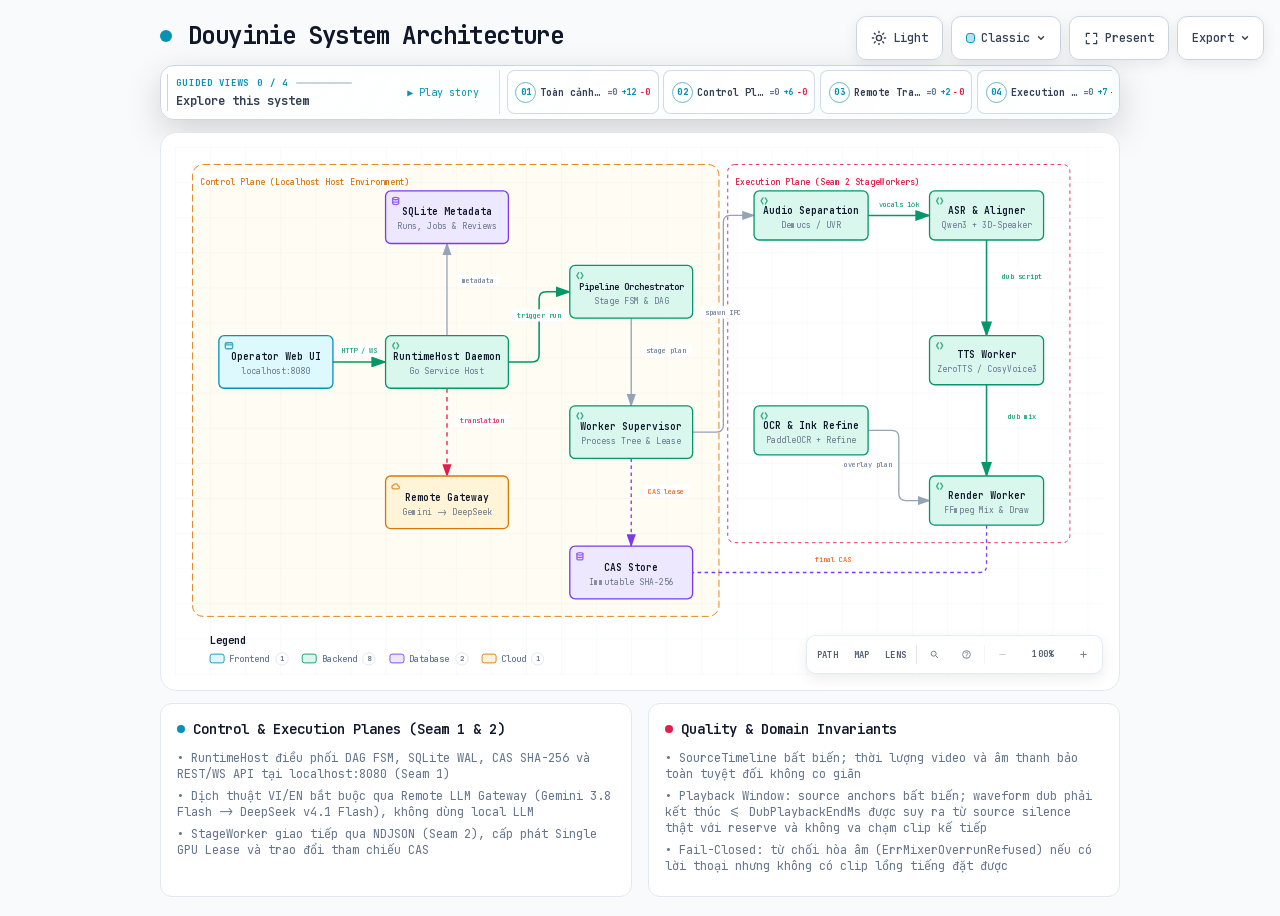
==== commit 4b8affb9: "fix(localization): close remaining PR 158 review gaps" ====
--- a/docs/diagrams/douyinie-architecture.html
+++ b/docs/diagrams/douyinie-architecture.html
@@ -5300,8 +5300,8 @@
         <text data-detail="fine" x="725" y="343" class="t-backend" font-size="7" text-anchor="middle">Ink Refine</text>
         </g>
 
-        <g id="node-tts_worker" data-node-id="tts_worker" data-node-label="TTS Worker" tabindex="0" role="button" aria-label="Focus TTS Worker, ZeroTTS / CosyVoice3, Execution Plane (Seam 2 StageWorkers)" aria-pressed="false" data-node-kind="backend" data-node-sublabel="ZeroTTS / CosyVoice3" data-node-tag="Zero Overrun" data-node-context="Execution Plane (Seam 2 StageWorkers)">
-          <title>TTS Worker · ZeroTTS / CosyVoice3 · Execution Plane (Seam 2 StageWorkers) · Zero Overrun</title>
+        <g id="node-tts_worker" data-node-id="tts_worker" data-node-label="TTS Worker" tabindex="0" role="button" aria-label="Focus TTS Worker, ZeroTTS / CosyVoice3, Execution Plane (Seam 2 StageWorkers)" aria-pressed="false" data-node-kind="backend" data-node-sublabel="ZeroTTS / CosyVoice3" data-node-tag="Playback Window" data-node-context="Execution Plane (Seam 2 StageWorkers)">
+          <title>TTS Worker · ZeroTTS / CosyVoice3 · Execution Plane (Seam 2 StageWorkers) · Playback Window</title>
           <rect x="860" y="215" width="130" height="56" rx="6" class="c-mask"/>
           <rect x="860" y="215" width="130" height="56" rx="6" class="c-backend" stroke-width="1.5"/>
           <g aria-hidden="true" data-semantic-sigil="backend" class="semantic-sigil s-backend" transform="translate(866 221) scale(0.6875)">
@@ -5309,7 +5309,7 @@
           </g>
           <text data-node-label="" data-detail-anchor="" x="925" y="241" class="t-primary" font-size="11" font-weight="600" text-anchor="middle">TTS Worker</text>
         <text data-detail="context" x="925" y="257" class="t-muted" font-size="9" text-anchor="middle">ZeroTTS / CosyVoice3</text>
-        <text data-detail="fine" x="925" y="263" class="t-backend" font-size="7" text-anchor="middle">Zero Overrun</text>
+        <text data-detail="fine" x="925" y="263" class="t-backend" font-size="7" text-anchor="middle">Playback Window</text>
         </g>
 
         <g id="node-render_worker" data-node-id="render_worker" data-node-label="Render Worker" tabindex="0" role="button" aria-label="Focus Render Worker, FFmpeg Mix &amp; Draw, Execution Plane (Seam 2 StageWorkers)" aria-pressed="false" data-node-kind="backend" data-node-sublabel="FFmpeg Mix &amp; Draw" data-node-tag="Final Media" data-node-context="Execution Plane (Seam 2 StageWorkers)">
@@ -5610,7 +5610,7 @@
         </div>
         <ul>
           <li>&bull; SourceTimeline bất biến; thời lượng video và âm thanh bảo toàn tuyệt đối không co giãn</li>
-          <li>&bull; Zero Overrun: tts_finish &lt;= source_end; tự động escalate speaker sang CosyVoice3 nếu ZeroTTS quá thời lượng</li>
+          <li>&bull; Playback Window: source anchors bất biến; waveform dub phải kết thúc &lt;= DubPlaybackEndMs được suy ra từ source silence thật với reserve và không va chạm clip kế tiếp</li>
           <li>&bull; Fail-Closed: từ chối hòa âm (ErrMixerOverrunRefused) nếu có lời thoại nhưng không có clip lồng tiếng đặt được</li>
         </ul>
       </div>
